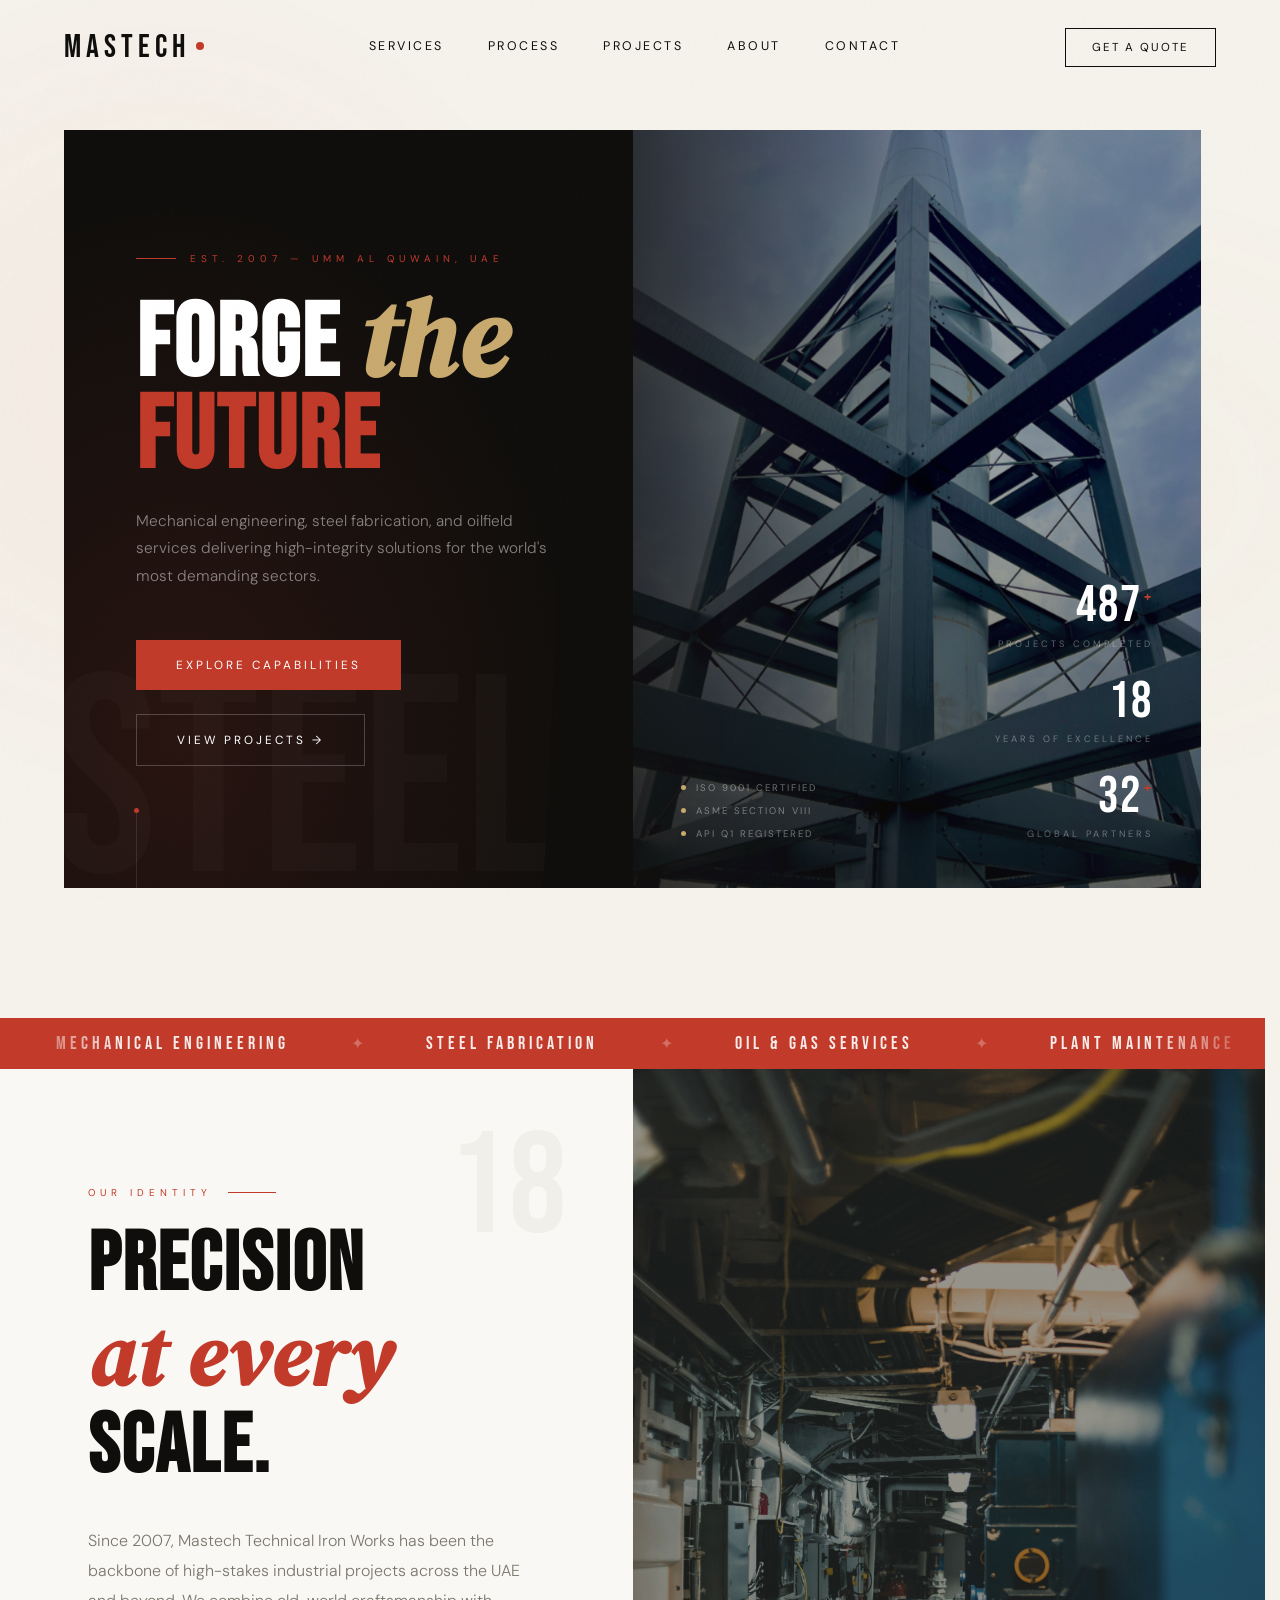
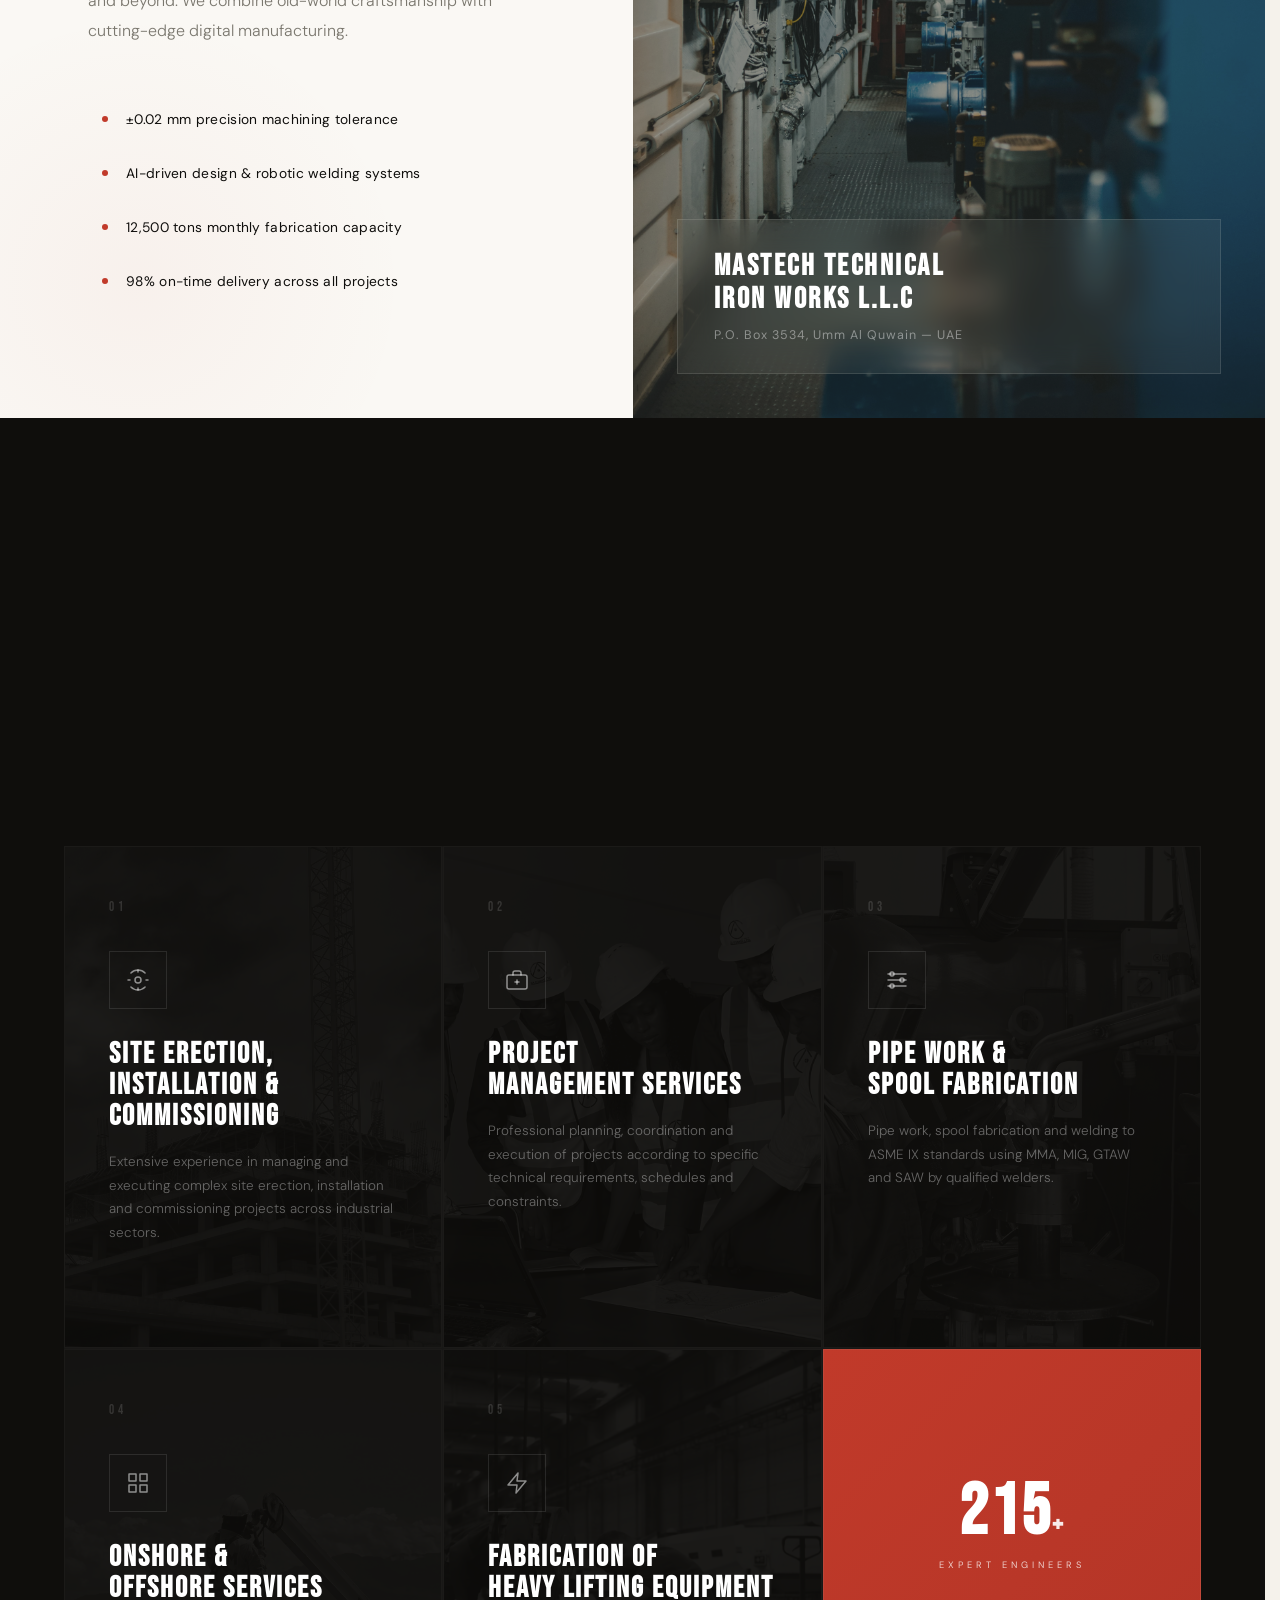
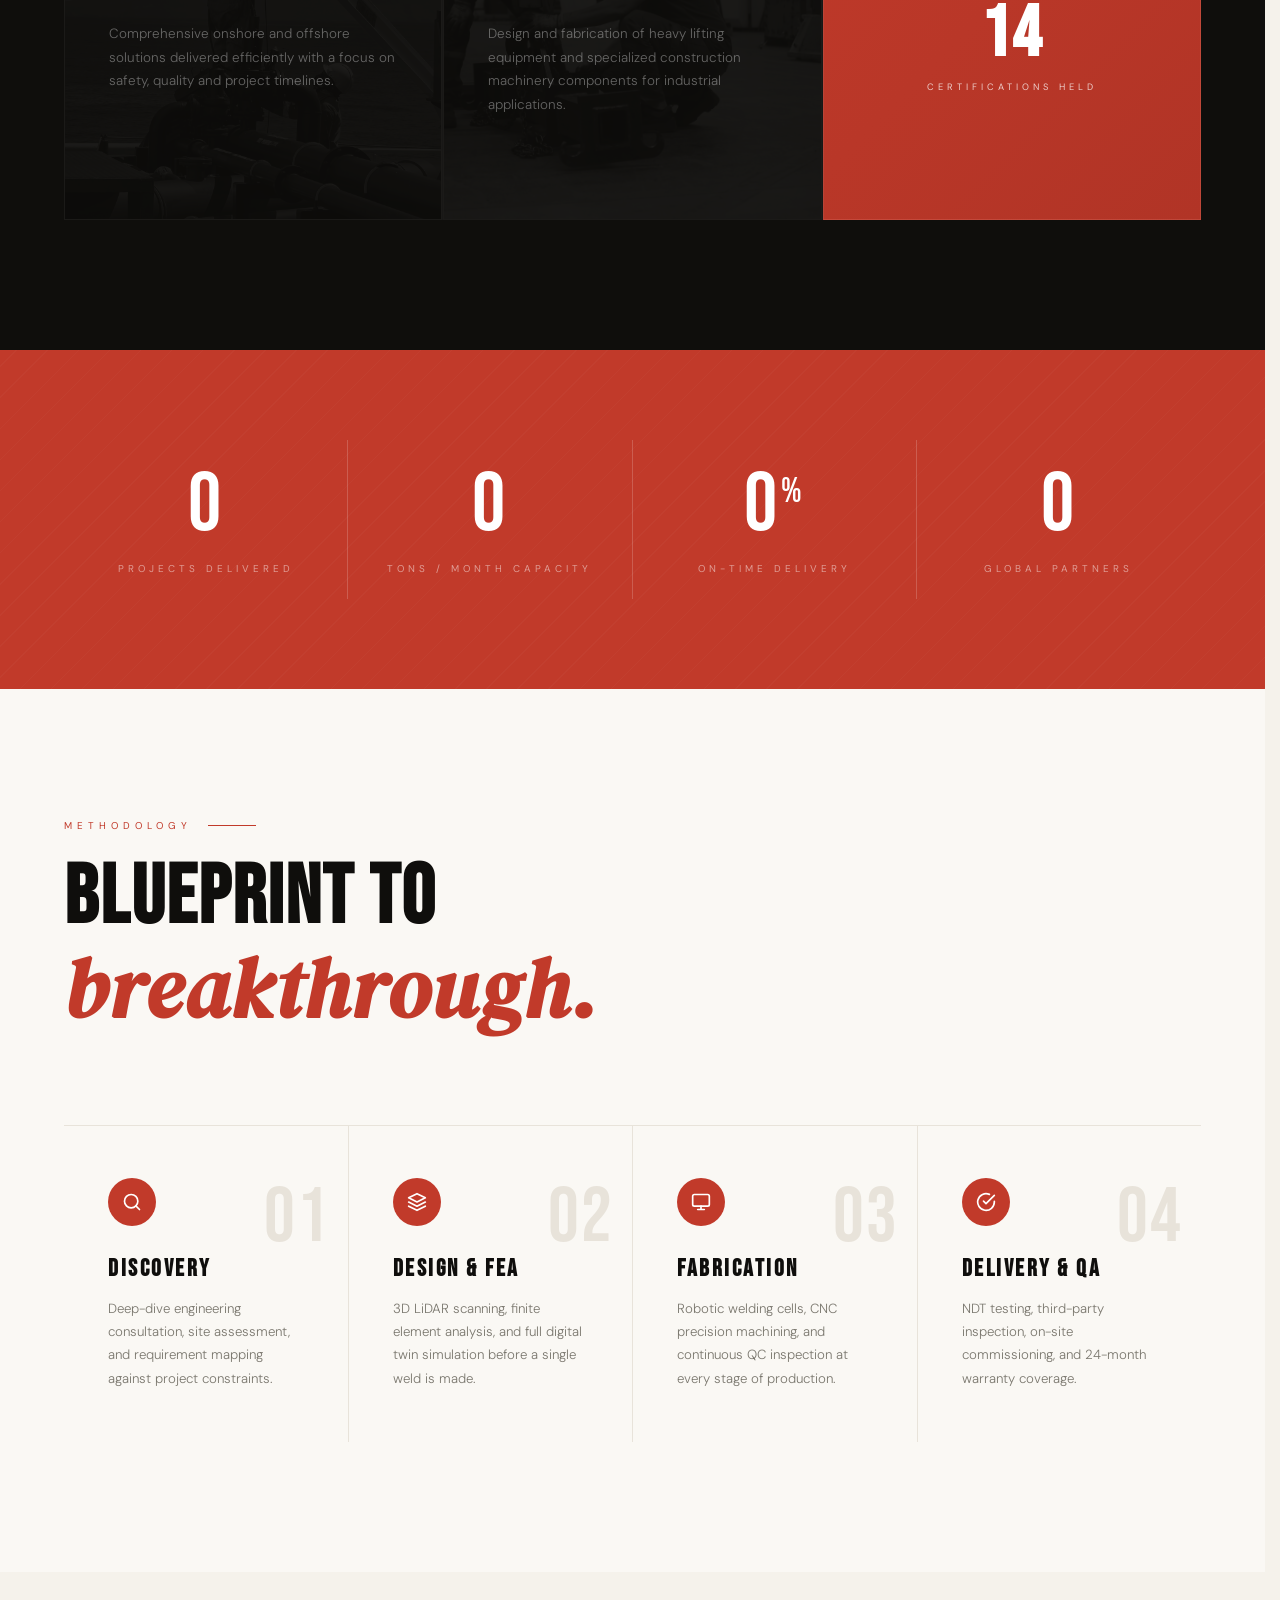
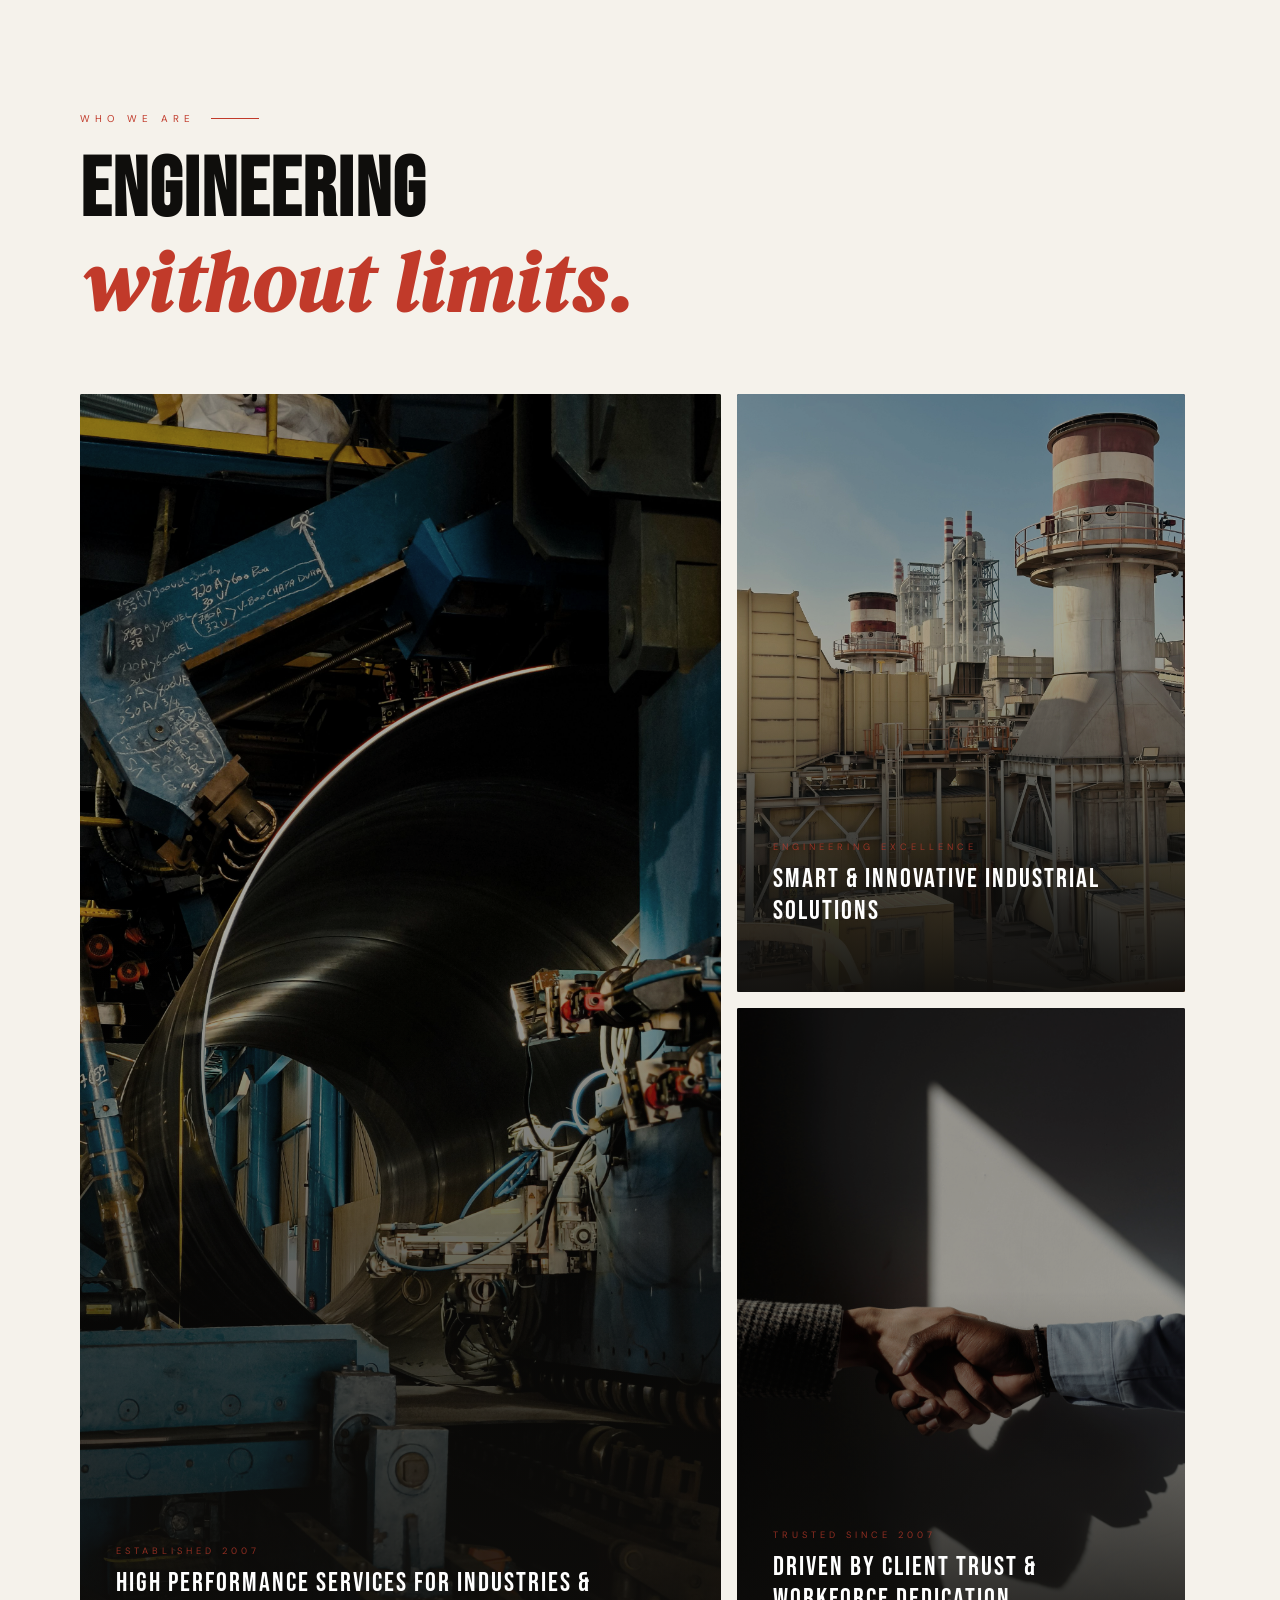
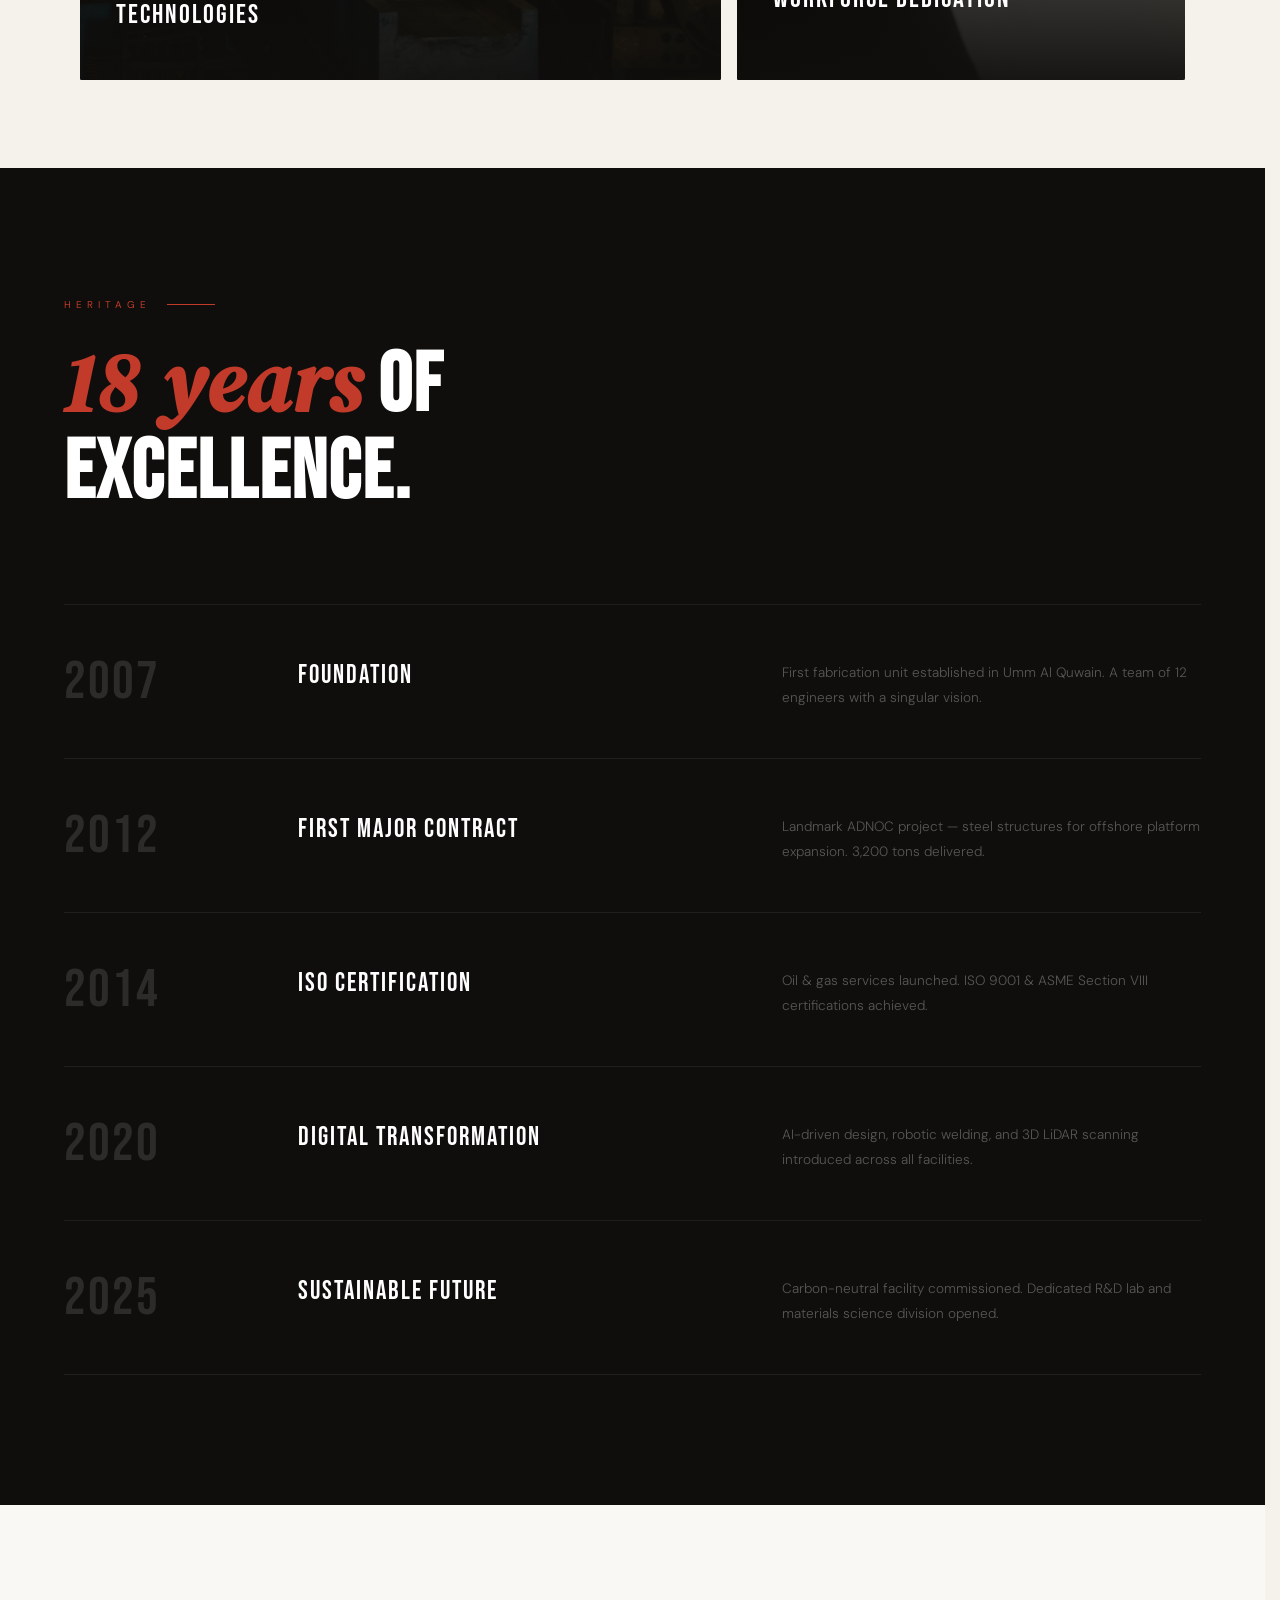
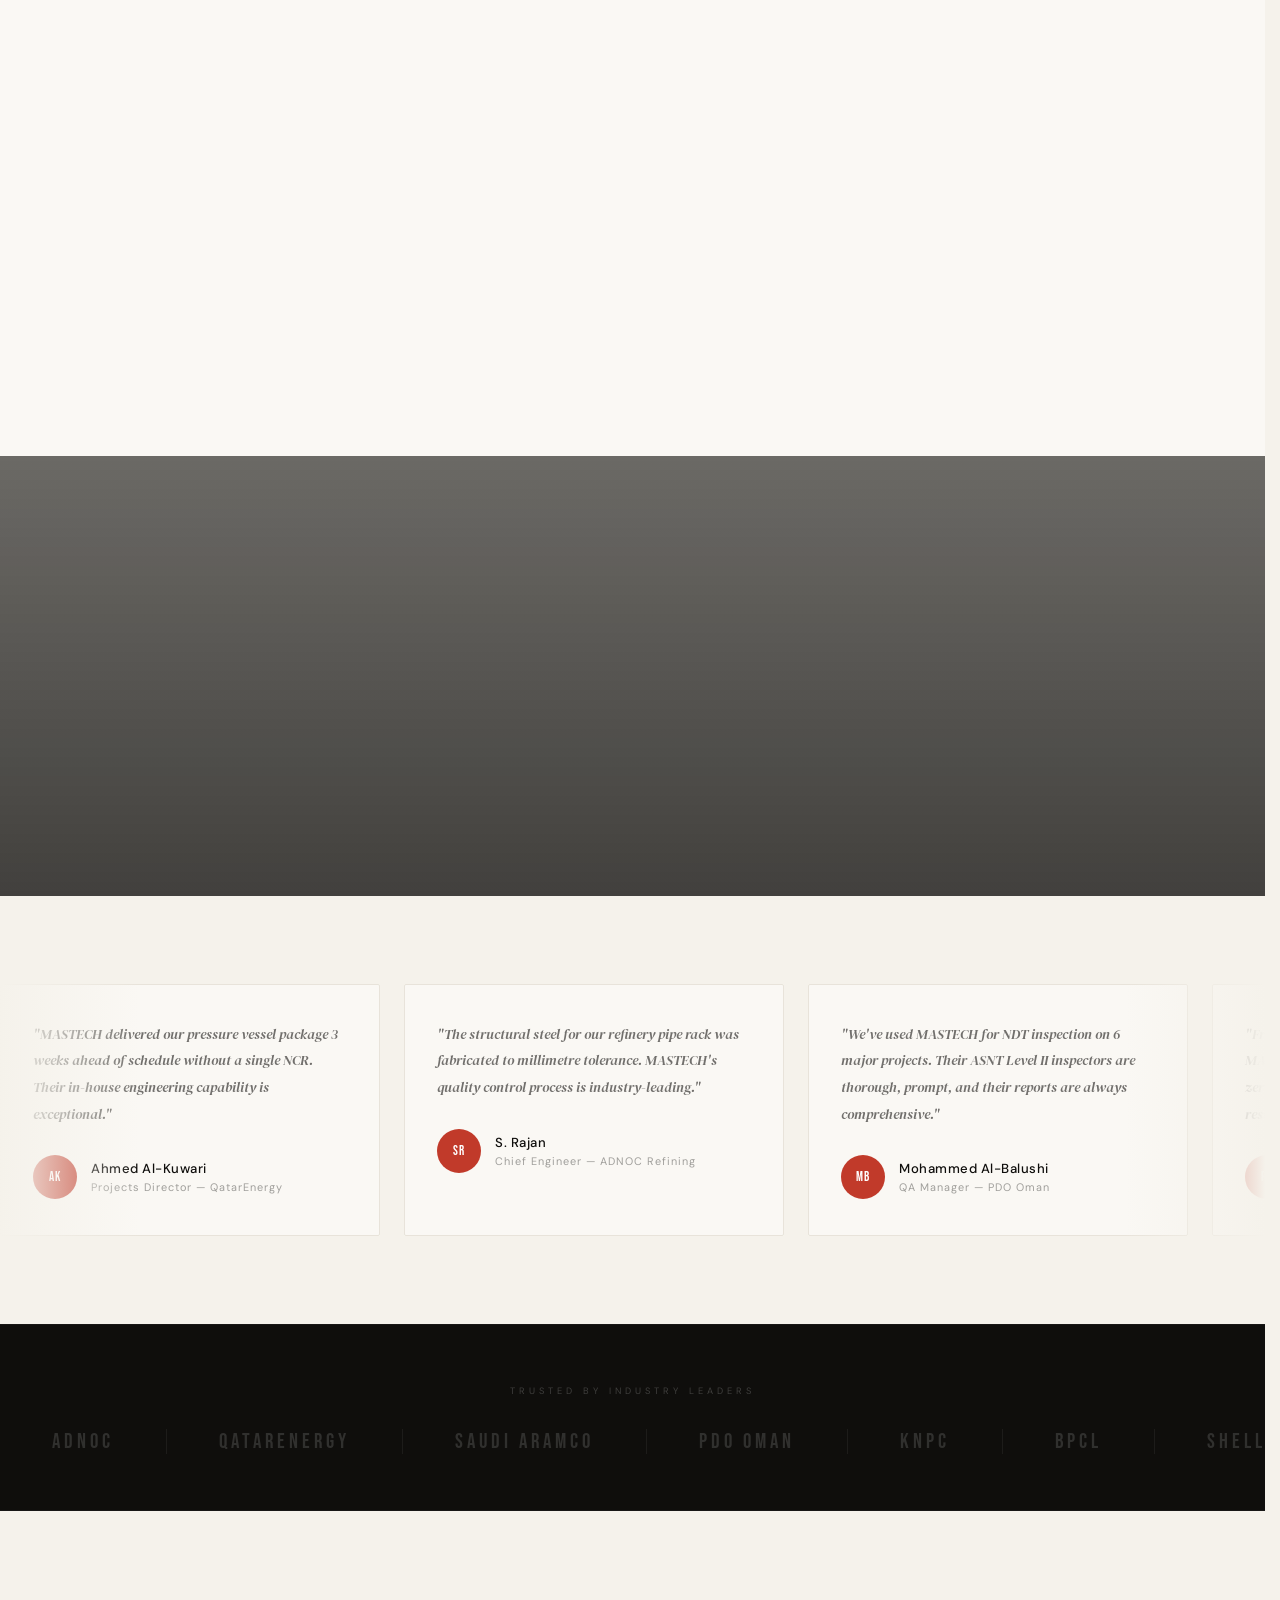
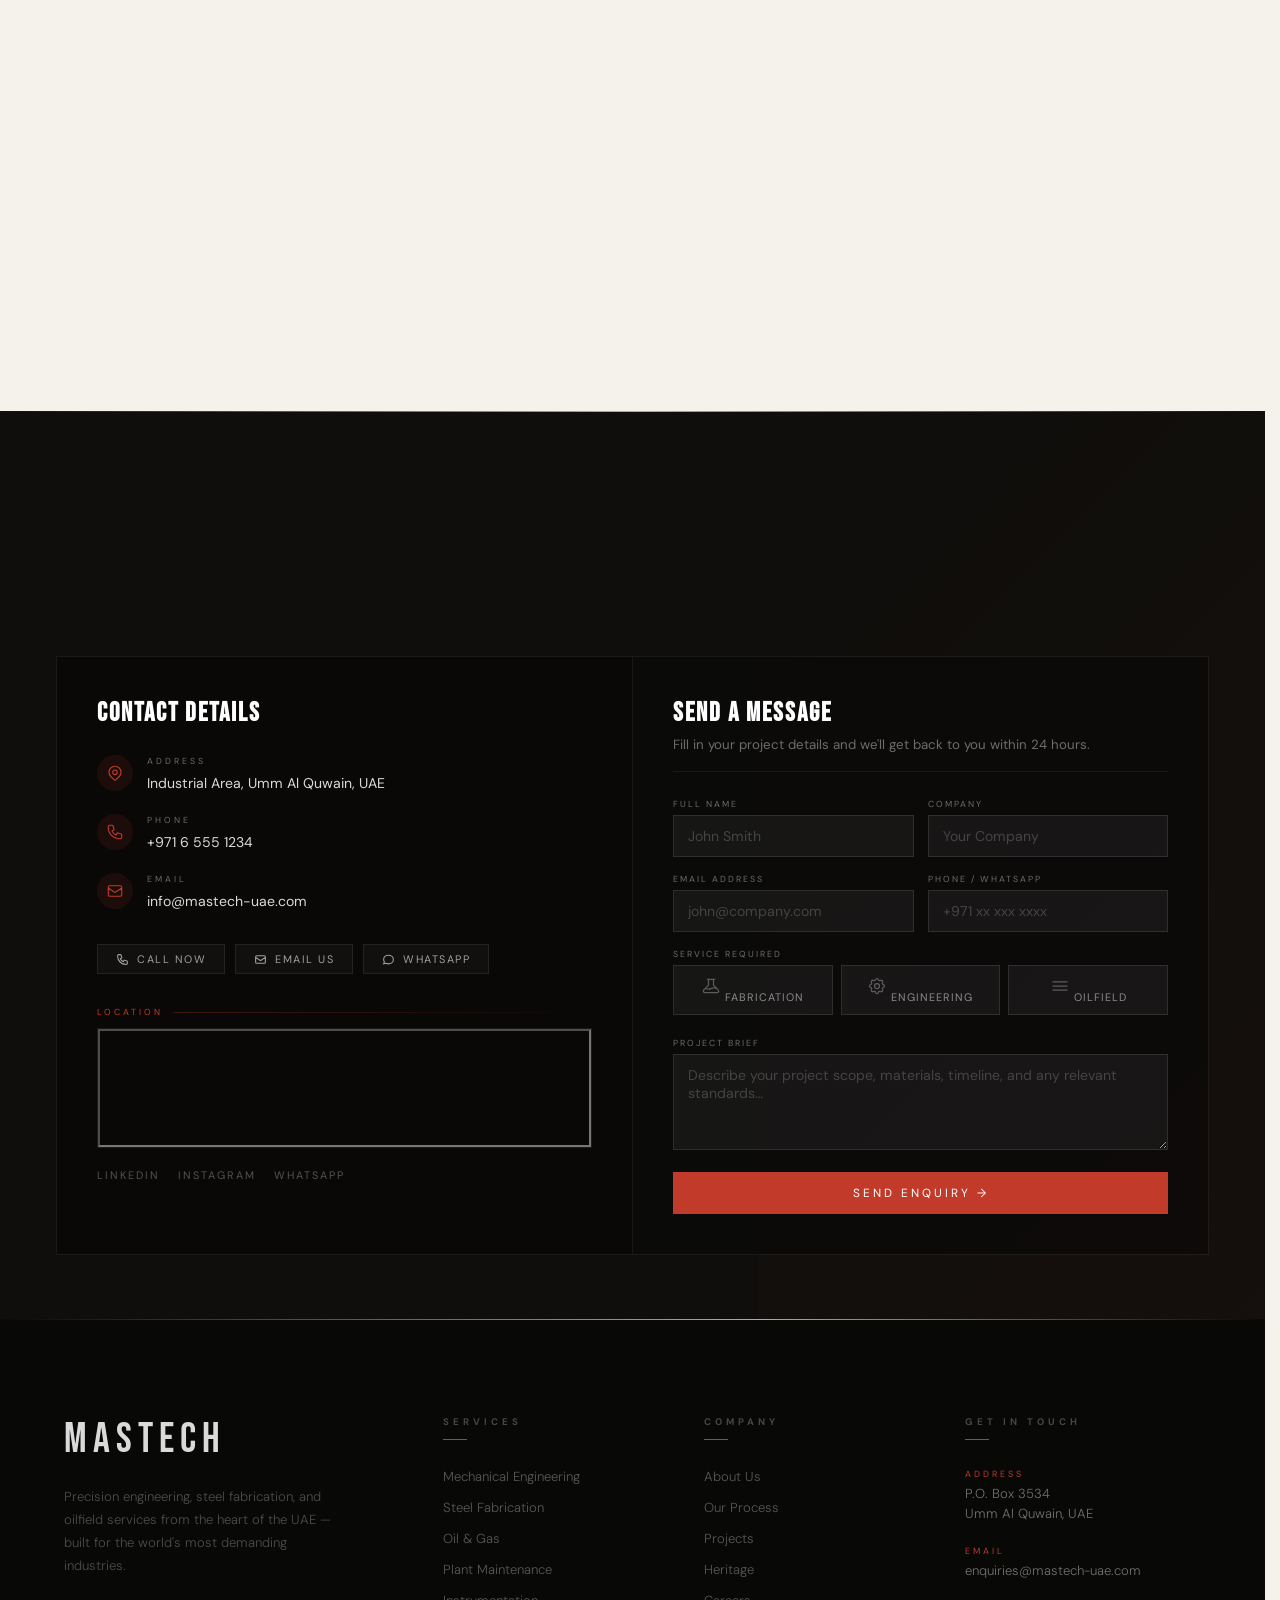
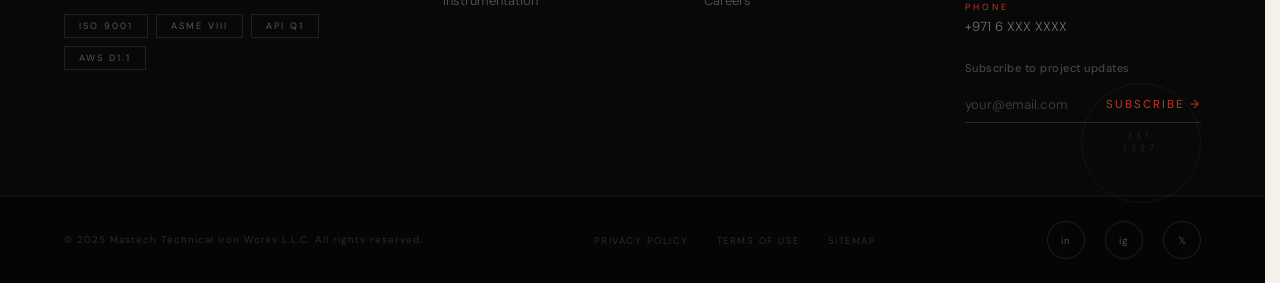
==== index.html @ 558fd42e "Home page redone after conflict" ====
<!DOCTYPE html>
<html lang="en">

<head>
  <meta charset="UTF-8">
  <meta name="viewport" content="width=device-width, initial-scale=1.0">
  <title>MASTECH — Precision Engineering &amp; Steel Fabrication</title>

  <meta name="description"
    content="Mechanical engineering, steel fabrication, and oilfield services delivering high-integrity solutions for the world's most demanding sectors.">

  <link rel="preconnect" href="https://fonts.googleapis.com">

  <link
    href="https://fonts.googleapis.com/css2?family=Bebas+Neue&family=DM+Sans:ital,opsz,wght@0,9..40,300;0,9..40,400;0,9..40,500;1,9..40,300&family=DM+Serif+Display:ital@0;1&display=swap"
    rel="stylesheet">

  <link rel="stylesheet" href="assets/css/main.css">

  <link rel="stylesheet" href="assets/css/home.css">

</head>



<body>



  <!-- Progress bar -->

  <div class="progress-bar" id="progressBar"></div>



  <!-- Ambient shapes -->

  <div class="ambient-shapes">

    <div class="ambient-blob ambient-1"></div>

    <div class="ambient-blob ambient-2"></div>

    <div class="ambient-blob ambient-3"></div>

  </div>



  <!-- Mobile Menu Overlay -->

  <div class="mobile-menu" id="mobileMenu" role="dialog" aria-label="Navigation">

    <a href="#services" onclick="document.getElementById('mobileMenu').classList.remove('open')">Services</a>

    <a href="#process" onclick="document.getElementById('mobileMenu').classList.remove('open')">Process</a>

    <a href="#projects" onclick="document.getElementById('mobileMenu').classList.remove('open')">Projects</a>

    <a href="#timeline" onclick="document.getElementById('mobileMenu').classList.remove('open')">About</a>

    <a href="#contact" onclick="document.getElementById('mobileMenu').classList.remove('open')">Contact</a>

    <button class="mobile-cta"
      onclick="document.getElementById('contact').scrollIntoView({behavior:'smooth'}); document.getElementById('mobileMenu').classList.remove('open');">Get

      a Quote</button>

  </div>



  <!-- ============================================================

     NAV

  ============================================================ -->

  <nav id="mainNav">

    <a href="#" class="logo">MASTECH<div class="logo-dot"></div></a>

    <div class="nav-links">

      <a href="#services">Services</a>

      <a href="#process">Process</a>

      <a href="#projects">Projects</a>

      <a href="#timeline">About</a>

      <a href="#contact">Contact</a>

    </div>

    <button class="nav-cta" onclick="document.getElementById('contact').scrollIntoView({behavior:'smooth'})">Get a

      quote</button>

    <div class="nav-hamburger" id="navHamburger" aria-label="Menu" aria-expanded="false">

      <span></span><span></span><span></span>

    </div>

  </nav>



  <!-- ============================================================

     HERO

  ============================================================ -->

  <section class="hero" id="hero">

    <div class="hero-left">

      <div class="hero-left-glow"></div>

      <div class="hero-grid-lines"></div>

      <div class="hero-bg-text">STEEL</div>



      <div class="hero-badge">

        <span class="hero-badge-line"></span>

        Est. 2007 — Umm Al Quwain, UAE

      </div>



      <h1 class="hero-title ">

        FORGE <span class="italic">the</span> <span class="accent">FUTURE</span>

      </h1>



      <p class="hero-desc split-words">

        Mechanical engineering, steel fabrication, and oilfield services delivering

        high-integrity solutions for the world's most demanding sectors.

      </p>



      <div class="hero-actions">

        <button class="btn-main" onclick="document.getElementById('services').scrollIntoView({behavior:'smooth'})">

          Explore capabilities

        </button>

        <button class="btn-ghost" onclick="document.getElementById('projects').scrollIntoView({behavior:'smooth'})">

          View projects →

        </button>

      </div>



      <div class="hero-scroll-line">

        <div class="scroll-indicator"></div>

      </div>

    </div>



    <div class="hero-right">

      <div class="hero-img-wrapper">

        <img src="assets/img/gallery/home-hero.jpg" class="hero-img" alt="Mastech fabrication facility" loading="eager">

      </div>

      <div class="hero-right-overlay"></div>



      <div class="hero-stats">

        <div class="hero-stat">

          <div class="hero-stat-num">487<sup>+</sup></div>

          <div class="hero-stat-label">Projects completed</div>

        </div>

        <div class="hero-stat">

          <div class="hero-stat-num">18</div>

          <div class="hero-stat-label">Years of excellence</div>

        </div>

        <div class="hero-stat">

          <div class="hero-stat-num">32<sup>+</sup></div>

          <div class="hero-stat-label">Global partners</div>

        </div>

      </div>



      <div class="hero-trust">

        <div class="hero-trust-item">

          <div class="hero-trust-dot"></div>ISO 9001 Certified

        </div>

        <div class="hero-trust-item">

          <div class="hero-trust-dot"></div>ASME Section VIII

        </div>

        <div class="hero-trust-item">

          <div class="hero-trust-dot"></div>API Q1 Registered

        </div>

      </div>

    </div>

  </section>



  <!-- Floating particles -->

  <div class="floating-particles" id="particles"></div>



  <!-- ============================================================

     TICKER

  ============================================================ -->

  <div class="ticker">

    <div class="ticker-inner">

      <span class="ticker-item">Mechanical Engineering</span><span class="ticker-sep">✦</span>

      <span class="ticker-item">Steel Fabrication</span><span class="ticker-sep">✦</span>

      <span class="ticker-item">Oil &amp; Gas Services</span><span class="ticker-sep">✦</span>

      <span class="ticker-item">Plant Maintenance</span><span class="ticker-sep">✦</span>

      <span class="ticker-item">Instrumentation &amp; SCADA</span><span class="ticker-sep">✦</span>

      <span class="ticker-item">ISO 9001 Certified</span><span class="ticker-sep">✦</span>

      <span class="ticker-item">ASME Section VIII</span><span class="ticker-sep">✦</span>

      <span class="ticker-item">API Q1 Registered</span><span class="ticker-sep">✦</span>

      <!-- Duplicate for seamless loop -->

      <span class="ticker-item">Mechanical Engineering</span><span class="ticker-sep">✦</span>

      <span class="ticker-item">Steel Fabrication</span><span class="ticker-sep">✦</span>

      <span class="ticker-item">Oil &amp; Gas Services</span><span class="ticker-sep">✦</span>

      <span class="ticker-item">Plant Maintenance</span><span class="ticker-sep">✦</span>

      <span class="ticker-item">Instrumentation &amp; SCADA</span><span class="ticker-sep">✦</span>

      <span class="ticker-item">ISO 9001 Certified</span><span class="ticker-sep">✦</span>

      <span class="ticker-item">ASME Section VIII</span><span class="ticker-sep">✦</span>

      <span class="ticker-item">API Q1 Registered</span><span class="ticker-sep">✦</span>

    </div>

  </div>



  <!-- ============================================================

     ABOUT

  ============================================================ -->

  <div class="about-grid" id="about">

    <div class="about-text">

      <div class="about-accent-num">18</div>

      <div class="section-label reveal">Our Identity</div>

      <h2 class="section-title reveal stagger-1 split-words">Precision<br><em>at every</em><br>scale.</h2>

      <p class="about-body reveal stagger-2 split-words">

        Since 2007, Mastech Technical Iron Works has been the backbone of

        high-stakes industrial projects across the UAE and beyond. We combine

        old-world craftsmanship with cutting-edge digital manufacturing.

      </p>

      <div class="about-checks reveal stagger-3">

        <div class="check-item">

          <div class="check-dot"></div><span>±0.02 mm precision machining tolerance</span>

        </div>

        <div class="check-item">

          <div class="check-dot"></div><span>AI-driven design &amp; robotic welding systems</span>

        </div>

        <div class="check-item">

          <div class="check-dot"></div><span>12,500 tons monthly fabrication capacity</span>

        </div>

        <div class="check-item">

          <div class="check-dot"></div><span>98% on-time delivery across all projects</span>

        </div>

      </div>

    </div>

    <div class="about-visual reveal-scale">

      <div class="about-visual-img-wrapper">

        <img src="assets/img/gallery/about.jpg" alt="Engineering facility" loading="lazy">

      </div>

      <div class="about-visual-card">

        <h4>MASTECH TECHNICAL<br>IRON WORKS L.L.C</h4>

        <p>P.O. Box 3534, Umm Al Quwain — UAE</p>

      </div>

    </div>

  </div>



  <!-- ============================================================

     SERVICES

  ============================================================ -->

  <section class="services-section" id="services">

    <div class="section-label reveal">Core Expertise</div>

    <h2 class="section-title reveal stagger-1 split-words">Engineering<br><em>that scales.</em></h2>



    <div class="services-grid">



      <!-- 01 -->

      <div class="service-tile">

        <div class="service-bg"><img src="assets/img/gallery/site_erection.jpg" alt=""></div>



        <div class="service-num">01</div>

        <div class="service-icon-wrap">

          <svg viewBox="0 0 24 24" fill="none" stroke-width="1.5" stroke-linecap="round" stroke-linejoin="round">

            <circle cx="12" cy="12" r="3" />

            <path d="M19.07 4.93a10 10 0 0 0-14.14 0M4.93 19.07a10 10 0 0 0 14.14 0" />

            <path d="M12 2v2m0 16v2M2 12h2m16 0h2" />

          </svg>

        </div>

        <h3 class="service-title split-words">Site Erection,<br>Installation & Commissioning</h3>

        <p class="service-body split-words">

          Extensive experience in managing and executing complex site erection, installation and commissioning projects

          across industrial sectors.

        </p>

        <div class="service-arrow">Read More <span class="service-arrow-icon"></span></div>

      </div>



      <!-- 02 -->

      <div class="service-tile">

        <div class="service-bg"><img src="assets/img/gallery/project-management.jpg" alt=""></div>



        <div class="service-num">02</div>

        <div class="service-icon-wrap">

          <svg viewBox="0 0 24 24" fill="none" stroke-width="1.5" stroke-linecap="round" stroke-linejoin="round">

            <rect x="2" y="7" width="20" height="14" rx="2" />

            <path d="M16 7V5a2 2 0 0 0-2-2h-4a2 2 0 0 0-2 2v2" />

            <line x1="12" y1="12" x2="12" y2="16" />

            <line x1="10" y1="14" x2="14" y2="14" />

          </svg>

        </div>

        <h3 class="service-title split-words">Project<br>Management Services</h3>

        <p class="service-body split-words">

          Professional planning, coordination and execution of projects according to specific technical requirements,

          schedules and constraints.

        </p>

        <div class="service-arrow">Read More <span class="service-arrow-icon"></span></div>

      </div>



      <!-- 03 -->

      <div class="service-tile">

        <div class="service-bg"><img src="assets/img/gallery/Pipe-Fabrication.jpg" alt=""></div>



        <div class="service-num">03</div>

        <div class="service-icon-wrap">

          <svg viewBox="0 0 24 24" fill="none" stroke-width="1.5" stroke-linecap="round" stroke-linejoin="round">

            <path d="M3 6h18M3 12h18M3 18h18" />

            <circle cx="7" cy="6" r="2" />

            <circle cx="17" cy="12" r="2" />

            <circle cx="7" cy="18" r="2" />

          </svg>

        </div>

        <h3 class="service-title split-words">Pipe Work &<br>Spool Fabrication</h3>

        <p class="service-body split-words">

          Pipe work, spool fabrication and welding to ASME IX standards using MMA, MIG, GTAW and SAW by qualified

          welders.

        </p>

        <div class="service-arrow">Read More <span class="service-arrow-icon"></span></div>

      </div>



      <!-- 04 -->

      <div class="service-tile">

        <div class="service-bg"><img src="assets/img/gallery/offshore.jpg" alt=""></div>



        <div class="service-num">04</div>

        <div class="service-icon-wrap">

          <svg viewBox="0 0 24 24" fill="none" stroke-width="1.5" stroke-linecap="round" stroke-linejoin="round">

            <rect x="3" y="3" width="7" height="7" />

            <rect x="14" y="3" width="7" height="7" />

            <rect x="14" y="14" width="7" height="7" />

            <rect x="3" y="14" width="7" height="7" />

          </svg>

        </div>

        <h3 class="service-title split-words">Onshore &<br>Offshore Services</h3>

        <p class="service-body split-words">

          Comprehensive onshore and offshore solutions delivered efficiently with a focus on safety, quality and project

          timelines.

        </p>

        <div class="service-arrow">Read More <span class="service-arrow-icon"></span></div>

      </div>



      <!-- 05 -->

      <div class="service-tile">

        <div class="service-bg"><img src="assets/img/gallery/heavy-lifting.jpg" alt=""></div>



        <div class="service-num">05</div>

        <div class="service-icon-wrap">

          <svg viewBox="0 0 24 24" fill="none" stroke-width="1.5" stroke-linecap="round" stroke-linejoin="round">

            <polygon points="13 2 3 14 12 14 11 22 21 10 12 10 13 2" />

          </svg>

        </div>

        <h3 class="service-title split-words">Fabrication of<br>Heavy Lifting Equipment</h3>

        <p class="service-body split-words">

          Design and fabrication of heavy lifting equipment and specialized construction machinery components for

          industrial applications.

        </p>

        <div class="service-arrow">Read More <span class="service-arrow-icon"></span></div>

      </div>



      <!-- 06 -->

      <div class="service-tile service-stats-tile">

        <div class="stats-compact">

          <div class="stats-number">215<span>+</span></div>

          <div class="stats-label">Expert engineers</div>

          <div class="stats-number" style="margin-top:28px">14</div>

          <div class="stats-label">Certifications held</div>

        </div>

      </div>







    </div>

  </section>



  <!-- ============================================================

     METRICS RAIL

  ============================================================ -->

  <div class="metrics-section">

    <div class="metrics-inner">

      <div class="metric-block reveal">

        <div class="metric-num" id="m1">0</div>

        <div class="metric-label">Projects delivered</div>

      </div>

      <div class="metric-block reveal stagger-2">

        <div class="metric-num" id="m2">0</div>

        <div class="metric-label">Tons / month capacity</div>

      </div>

      <div class="metric-block reveal stagger-3">

        <div class="metric-num" id="m3">0<span class="metric-unit">%</span></div>

        <div class="metric-label">On-time delivery</div>

      </div>

      <div class="metric-block reveal stagger-4">

        <div class="metric-num" id="m4">0</div>

        <div class="metric-label">Global partners</div>

      </div>

    </div>

  </div>





  <!-- ============================================================

     PROCESS

  ============================================================ -->

  <section class="process-section" id="process">

    <div class="section-label reveal">Methodology</div>

    <h2 class="section-title reveal stagger-1 split-words">Blueprint to<br><em>breakthrough.</em></h2>



    <div class="process-row">

      <div class="process-step reveal">

        <div class="process-step-num">01</div>

        <div class="process-step-icon">

          <svg viewBox="0 0 24 24" fill="none" stroke-width="2" stroke-linecap="round" stroke-linejoin="round">

            <circle cx="11" cy="11" r="8" />

            <path d="m21 21-4.35-4.35" />

          </svg>

        </div>

        <h4 class="split-words">Discovery</h4>

        <p class="split-words">Deep-dive engineering consultation, site assessment, and requirement mapping against

          project constraints.</p>

        <div class="process-connector"></div>

      </div>

      <div class="process-step reveal stagger-2">

        <div class="process-step-num">02</div>

        <div class="process-step-icon">

          <svg viewBox="0 0 24 24" fill="none" stroke-width="2" stroke-linecap="round" stroke-linejoin="round">

            <path d="M12 2L2 7l10 5 10-5-10-5zM2 17l10 5 10-5M2 12l10 5 10-5" />

          </svg>

        </div>

        <h4 class="split-words">Design &amp; FEA</h4>

        <p class="split-words">3D LiDAR scanning, finite element analysis, and full digital twin simulation before a

          single weld is made.</p>

        <div class="process-connector"></div>

      </div>

      <div class="process-step reveal stagger-3">

        <div class="process-step-num">03</div>

        <div class="process-step-icon">

          <svg viewBox="0 0 24 24" fill="none" stroke-width="2" stroke-linecap="round" stroke-linejoin="round">

            <rect x="2" y="3" width="20" height="14" rx="2" />

            <path d="M8 21h8m-4-4v4" />

          </svg>

        </div>

        <h4 class="split-words">Fabrication</h4>

        <p class="split-words">Robotic welding cells, CNC precision machining, and continuous QC inspection at every

          stage of production.</p>

        <div class="process-connector"></div>

      </div>

      <div class="process-step reveal stagger-4">

        <div class="process-step-num">04</div>

        <div class="process-step-icon">

          <svg viewBox="0 0 24 24" fill="none" stroke-width="2" stroke-linecap="round" stroke-linejoin="round">

            <path d="M22 11.08V12a10 10 0 1 1-5.93-9.14" />

            <polyline points="22 4 12 14.01 9 11.01" />

          </svg>

        </div>

        <h4 class="split-words">Delivery &amp; QA</h4>

        <p class="split-words">NDT testing, third-party inspection, on-site commissioning, and 24-month warranty

          coverage.</p>

      </div>

    </div>

  </section>



  <!-- ============================================================

     PROJECTS

  ============================================================ -->

  <section class="projects-section" id="projects">

    <div class="projects-header">

      <div>

        <div class="section-label reveal">Who We Are</div>

        <h2 class="section-title reveal stagger-1 split-words">

          Engineering<br><em>without limits.</em>

        </h2>

      </div>

    </div>



    <div class="projects-masonry">



      <!-- Main Feature -->

      <div class="project-item large reveal-scale">

        <div class="project-img-wrapper">

          <img src="assets/img/gallery/Performance.jpg" alt="Mastech Technical Iron Works" loading="lazy">

        </div>



        <div class="project-overlay">

          <div class="project-cat">Established 2007</div>

          <div class="project-name">High Performance Services For Industries & Technologies</div>

          <div class="project-loc">Umm Al Quwain, United Arab Emirates</div>

        </div>



        <div class="project-expand">↗</div>

      </div>



      <!-- Card 2 -->

      <div class="project-item reveal stagger-2">

        <div class="project-img-wrapper">

          <img src="assets/img/gallery/Smart.jpg" alt="Engineering Services" loading="lazy">

        </div>



        <div class="project-overlay">

          <div class="project-cat">Engineering Excellence</div>

          <div class="project-name">Smart & Innovative Industrial Solutions</div>

          <div class="project-loc">

            Mechanical Engineering, Steel Fabrication, Construction &

            Manufacturing Services

          </div>

        </div>



        <div class="project-expand">↗</div>

      </div>



      <!-- Card 3 -->

      <div class="project-item reveal stagger-3">

        <div class="project-img-wrapper">

          <img src="assets/img/gallery/Dedication.jpg" alt="Industrial Growth" loading="lazy">

        </div>



        <div class="project-overlay">

          <div class="project-cat">Trusted Since 2007</div>

          <div class="project-name">Driven By Client Trust & Workforce Dedication</div>

          <div class="project-loc">

            Delivering fabrication, maintenance, oilfield services,

            refurbishment and equipment manufacturing across industries.

          </div>

        </div>



        <div class="project-expand">↗</div>

      </div>



    </div>

  </section>

  <!-- ============================================================

     TIMELINE

  ============================================================ -->

  <section class="timeline-section" id="timeline">

    <div class="section-label reveal" style="color:var(--rust)">Heritage</div>

    <h2 class="section-title reveal stagger-1 split-words"><em>18 years</em> of<br>excellence.</h2>



    <div class="timeline-list">

      <div class="timeline-entry">

        <div class="tl-year">2007</div>

        <div class="tl-event split-words">Foundation</div>

        <div class="tl-desc split-words">First fabrication unit established in Umm Al Quwain. A team of 12 engineers

          with a singular vision.</div>

      </div>

      <div class="timeline-entry">

        <div class="tl-year">2012</div>

        <div class="tl-event split-words">First Major Contract</div>

        <div class="tl-desc split-words">Landmark ADNOC project — steel structures for offshore platform expansion.

          3,200 tons delivered.</div>

      </div>

      <div class="timeline-entry">

        <div class="tl-year">2014</div>

        <div class="tl-event split-words">ISO Certification</div>

        <div class="tl-desc split-words">Oil &amp; gas services launched. ISO 9001 &amp; ASME Section VIII

          certifications achieved.</div>

      </div>

      <div class="timeline-entry">

        <div class="tl-year">2020</div>

        <div class="tl-event split-words">Digital Transformation</div>

        <div class="tl-desc split-words">AI-driven design, robotic welding, and 3D LiDAR scanning introduced across all

          facilities.</div>

      </div>

      <div class="timeline-entry">

        <div class="tl-year">2025</div>

        <div class="tl-event split-words">Sustainable Future</div>

        <div class="tl-desc split-words">Carbon-neutral facility commissioned. Dedicated R&amp;D lab and materials

          science division opened.</div>

      </div>

    </div>

  </section>



  <!-- ============================================================

     CERTIFICATIONS

  ============================================================ -->

  <section class="certs-section">

    <div class="section-label reveal">Quality Assurance</div>

    <h2 class="section-title reveal stagger-1 split-words">Certified<br><em>excellence.</em></h2>

    <div class="certs-row">

      <div class="cert-pill reveal"><span>ISO 9001:2024</span></div>

      <div class="cert-pill reveal stagger-1"><span>ASME Section VIII</span></div>

      <div class="cert-pill reveal stagger-2"><span>API Q1</span></div>

      <div class="cert-pill reveal stagger-3"><span>OHSAS 45001</span></div>

      <div class="cert-pill reveal stagger-4"><span>AWS D1.1 Structural</span></div>

      <div class="cert-pill reveal stagger-5"><span>CE Marking</span></div>

    </div>

  </section>



  <!-- ============================================================

     CTA BANNER

  ============================================================ -->

  <div class="cta-banner">

    <div class="cta-banner-bg"></div>

    <div class="cta-banner-overlay"></div>

    <div class="cta-banner-content">

      <div class="section-label reveal" style="justify-content:center;color:rgba(255,255,255,.5)">

        Partner With Us

      </div>

      <h2 class="cta-banner-title split-words reveal stagger-1">

        We Are Always Ready To<br>Deliver <em>Precision</em> Work.

      </h2>

      <button class="cta-banner-btn reveal stagger-2"
        onclick="document.getElementById('contact').scrollIntoView({behavior:'smooth'})">

        Get Started

      </button>

    </div>

  </div>











  <!-- ═══════════════════════════════════════

       10. TESTIMONIALS

  ═══════════════════════════════════════ -->

  <div class="testimonial-strip">

    <div class="testimonial-track-wrap">

      <div class="testimonial-track">

        <div class="testem-card">

          <p class="testem-quote">"MASTECH delivered our pressure vessel package 3 weeks ahead of schedule without a

            single NCR. Their in-house engineering capability is exceptional."</p>

          <div class="testem-author">

            <div class="testem-avatar">AK</div>

            <div>

              <div class="testem-name">Ahmed Al-Kuwari</div>

              <div class="testem-role">Projects Director — QatarEnergy</div>

            </div>

          </div>

        </div>

        <div class="testem-card">

          <p class="testem-quote">"The structural steel for our refinery pipe rack was fabricated to millimetre

            tolerance. MASTECH's quality control process is industry-leading."</p>

          <div class="testem-author">

            <div class="testem-avatar">SR</div>

            <div>

              <div class="testem-name">S. Rajan</div>

              <div class="testem-role">Chief Engineer — ADNOC Refining</div>

            </div>

          </div>

        </div>

        <div class="testem-card">

          <p class="testem-quote">"We've used MASTECH for NDT inspection on 6 major projects. Their ASNT Level II

            inspectors are thorough, prompt, and their reports are always comprehensive."</p>

          <div class="testem-author">

            <div class="testem-avatar">MB</div>

            <div>

              <div class="testem-name">Mohammed Al-Balushi</div>

              <div class="testem-role">QA Manager — PDO Oman</div>

            </div>

          </div>

        </div>

        <div class="testem-card">

          <p class="testem-quote">"From concept engineering to final hydro-test, MASTECH handled our heat exchanger

            bundle with zero deviations. Exceptional team, exceptional result."</p>

          <div class="testem-author">

            <div class="testem-avatar">PV</div>

            <div>

              <div class="testem-name">Priya Varghese</div>

              <div class="testem-role">Procurement Head — BPCL</div>

            </div>

          </div>

        </div>

        <!-- duplicate for seamless loop -->

        <div class="testem-card">

          <p class="testem-quote">"MASTECH delivered our pressure vessel package 3 weeks ahead of schedule without a

            single NCR. Their in-house engineering capability is exceptional."</p>

          <div class="testem-author">

            <div class="testem-avatar">AK</div>

            <div>

              <div class="testem-name">Ahmed Al-Kuwari</div>

              <div class="testem-role">Projects Director — QatarEnergy</div>

            </div>

          </div>

        </div>

        <div class="testem-card">

          <p class="testem-quote">"The structural steel for our refinery pipe rack was fabricated to millimetre

            tolerance. MASTECH's quality control process is industry-leading."</p>

          <div class="testem-author">

            <div class="testem-avatar">SR</div>

            <div>

              <div class="testem-name">S. Rajan</div>

              <div class="testem-role">Chief Engineer — ADNOC Refining</div>

            </div>

          </div>

        </div>

        <div class="testem-card">

          <p class="testem-quote">"We've used MASTECH for NDT inspection on 6 major projects. Their ASNT Level II

            inspectors are thorough, prompt, and their reports are always comprehensive."</p>

          <div class="testem-author">

            <div class="testem-avatar">MB</div>

            <div>

              <div class="testem-name">Mohammed Al-Balushi</div>

              <div class="testem-role">QA Manager — PDO Oman</div>

            </div>

          </div>

        </div>

        <div class="testem-card">

          <p class="testem-quote">"From concept engineering to final hydro-test, MASTECH handled our heat exchanger

            bundle with zero deviations. Exceptional team, exceptional result."</p>

          <div class="testem-author">

            <div class="testem-avatar">PV</div>

            <div>

              <div class="testem-name">Priya Varghese</div>

              <div class="testem-role">Procurement Head — BPCL</div>

            </div>

          </div>

        </div>

      </div>

    </div>

  </div>





  <!-- ═══════════════════════════════════════

       11. PARTNER LOGOS

  ═══════════════════════════════════════ -->

  <div class="partners-strip">

    <div class="partners-label">Trusted by Industry Leaders</div>

    <div class="partners-track-wrap">

      <div class="partners-track">

        <div class="partner-item">ADNOC</div>

        <div class="partner-item">QatarEnergy</div>

        <div class="partner-item">Saudi Aramco</div>

        <div class="partner-item">PDO Oman</div>

        <div class="partner-item">KNPC</div>

        <div class="partner-item">BPCL</div>

        <div class="partner-item">Shell</div>

        <div class="partner-item">Petrofac</div>

        <div class="partner-item">ADNOC</div>

        <div class="partner-item">QatarEnergy</div>

        <div class="partner-item">Saudi Aramco</div>

        <div class="partner-item">PDO Oman</div>

        <div class="partner-item">KNPC</div>

        <div class="partner-item">BPCL</div>

        <div class="partner-item">Shell</div>

        <div class="partner-item">Petrofac</div>

      </div>

    </div>

  </div>





  <!-- ═══════════════════════════════════════

       13. CTA SPLIT

  ═══════════════════════════════════════ -->

  <div class="cta-split">

    <div class="cta-left reveal-left">

      <div class="cta-left-title">

        Start Your<br>

        <em>Project Today</em>

      </div>

      <p>Tell us what you need. Our engineering team will respond within 24 hours with a preliminary scope and timeline.

      </p>

      <a href="#contact" class="cta-left-btn"
        onclick="document.getElementById('contact').scrollIntoView({behavior:'smooth'}); return false;">

        Request a Quote

        <svg width="14" height="14" viewBox="0 0 24 24" fill="none" stroke="currentColor" stroke-width="2">

          <path d="M5 12h14M12 5l7 7-7 7" />

        </svg>

      </a>

    </div>

    <div class="cta-right reveal-right">

      <div class="cta-right-title">Reach <span>Us</span><br>Directly</div>

      <p>Prefer to talk? Our project engineers are available during UAE business hours for technical discussions.</p>

      <div class="cta-contact-row">

        <a href="tel:+97165551234" class="cta-contact-item">

          <svg viewBox="0 0 24 24" fill="none" stroke-width="2">

            <path
              d="M3 5a2 2 0 012-2h3.28a1 1 0 01.948.684l1.498 4.493a1 1 0 01-.502 1.21l-2.257 1.13a11.042 11.042 0 005.516 5.516l1.13-2.257a1 1 0 011.21-.502l4.493 1.498a1 1 0 01.684.949V19a2 2 0 01-2 2h-1C9.716 21 3 14.284 3 6V5z" />

          </svg>

          +971 6 555 1234

        </a>

        <a href="mailto:info@mastech-uae.com" class="cta-contact-item">

          <svg viewBox="0 0 24 24" fill="none" stroke-width="2">

            <path
              d="M3 8l7.89 5.26a2 2 0 002.22 0L21 8M5 19h14a2 2 0 002-2V7a2 2 0 00-2-2H5a2 2 0 00-2 2v10a2 2 0 002 2z" />

          </svg>

          info@mastech-uae.com

        </a>

        <a href="https://maps.google.com" class="cta-contact-item">

          <svg viewBox="0 0 24 24" fill="none" stroke-width="2">

            <path d="M17.657 16.657L13.414 20.9a1.998 1.998 0 01-2.827 0l-4.244-4.243a8 8 0 1111.314 0z" />

            <path d="M15 11a3 3 0 11-6 0 3 3 0 016 0z" />

          </svg>

          Umm Al Quwain, UAE

        </a>

      </div>

    </div>

  </div>





  <!-- ═══════════════════════════════════════

       14. CONTACT

  ═══════════════════════════════════════ -->

  <section class="contact-section" id="contact">

    <div class="contact-accent"></div>

    <div class="contact-container">

      <div class="contact-header">

        <div class="section-label reveal">Get in Touch</div>

        <h2 class="section-title reveal">Request a <em>Quote</em></h2>

      </div>

      <div class="contact-content-split">

        <div class="contact-info-column">

          <h3>Contact Details</h3>

          <div class="contact-details-list">

            <div class="contact-detail">

              <div class="contact-detail-icon">

                <svg viewBox="0 0 24 24" stroke-width="1.5">

                  <path d="M17.657 16.657L13.414 20.9a1.998 1.998 0 01-2.827 0l-4.244-4.243a8 8 0 1111.314 0z" />

                  <path d="M15 11a3 3 0 11-6 0 3 3 0 016 0z" />

                </svg>

              </div>

              <div class="contact-detail-content">

                <div class="contact-detail-label">Address</div>

                <div class="contact-detail-value">Industrial Area, Umm Al Quwain, UAE</div>

              </div>

            </div>

            <div class="contact-detail">

              <div class="contact-detail-icon">

                <svg viewBox="0 0 24 24" stroke-width="1.5">

                  <path
                    d="M3 5a2 2 0 012-2h3.28a1 1 0 01.948.684l1.498 4.493a1 1 0 01-.502 1.21l-2.257 1.13a11.042 11.042 0 005.516 5.516l1.13-2.257a1 1 0 011.21-.502l4.493 1.498a1 1 0 01.684.949V19a2 2 0 01-2 2h-1C9.716 21 3 14.284 3 6V5z" />

                </svg>

              </div>

              <div class="contact-detail-content">

                <div class="contact-detail-label">Phone</div>

                <a href="tel:+97165551234" class="contact-detail-value">+971 6 555 1234</a>

              </div>

            </div>

            <div class="contact-detail">

              <div class="contact-detail-icon">

                <svg viewBox="0 0 24 24" stroke-width="1.5">

                  <path
                    d="M3 8l7.89 5.26a2 2 0 002.22 0L21 8M5 19h14a2 2 0 002-2V7a2 2 0 00-2-2H5a2 2 0 00-2 2v10a2 2 0 002 2z" />

                </svg>

              </div>

              <div class="contact-detail-content">

                <div class="contact-detail-label">Email</div>

                <a href="mailto:info@mastech-uae.com" class="contact-detail-value">info@mastech-uae.com</a>

              </div>

            </div>

          </div>

          <div class="quick-actions">

            <a href="tel:+97165551234" class="quick-action-pill">

              <svg viewBox="0 0 24 24" fill="none" stroke-width="2">

                <path
                  d="M3 5a2 2 0 012-2h3.28a1 1 0 01.948.684l1.498 4.493a1 1 0 01-.502 1.21l-2.257 1.13a11.042 11.042 0 005.516 5.516l1.13-2.257a1 1 0 011.21-.502l4.493 1.498a1 1 0 01.684.949V19a2 2 0 01-2 2h-1C9.716 21 3 14.284 3 6V5z" />

              </svg>

              Call Now

            </a>

            <a href="mailto:info@mastech-uae.com" class="quick-action-pill">

              <svg viewBox="0 0 24 24" fill="none" stroke-width="2">

                <path
                  d="M3 8l7.89 5.26a2 2 0 002.22 0L21 8M5 19h14a2 2 0 002-2V7a2 2 0 00-2-2H5a2 2 0 00-2 2v10a2 2 0 002 2z" />

              </svg>

              Email Us

            </a>

            <a href="https://wa.me/97165551234" class="quick-action-pill">

              <svg viewBox="0 0 24 24" fill="none" stroke-width="2">

                <path
                  d="M8 12h.01M12 12h.01M16 12h.01M21 12c0 4.418-4.03 8-9 8a9.863 9.863 0 01-4.255-.949L3 20l1.395-3.72C3.512 15.042 3 13.574 3 12c0-4.418 4.03-8 9-8s9 3.582 9 8z" />

              </svg>

              WhatsApp

            </a>

          </div>

          <div class="mini-map">

            <div class="mini-map-title">Location</div>

            <div class="map-preview">

              <iframe
                src="https://www.google.com/maps/embed?pb=!1m18!1m12!1m3!1d3603.!2d55.755!3d25.565!2m3!1f0!2f0!3f0!3m2!1i1024!2i768!4f13.1!3m3!1m2!1s0x0%3A0x0!2zMjXCsDMzJzU0LjAiTiA1NcKwNDUnMTguMCJF!5e0!3m2!1sen!2sae!4v1"
                loading="lazy"></iframe>

            </div>

          </div>

          <div class="social-links">

            <a href="#" class="social-link">LinkedIn</a>

            <a href="#" class="social-link">Instagram</a>

            <a href="#" class="social-link">WhatsApp</a>

          </div>

        </div>



        <div class="contact-form-column">

          <h3>Send a Message</h3>

          <p class="form-subhead">Fill in your project details and we'll get back to you within 24 hours.</p>

          <form class="contact-form" id="contactForm" onsubmit="handleSubmit(event)">

            <div class="form-row-2">

              <div class="form-group">

                <label>Full Name</label>

                <input type="text" placeholder="John Smith" required>

              </div>

              <div class="form-group">

                <label>Company</label>

                <input type="text" placeholder="Your Company">

              </div>

            </div>

            <div class="form-row-2">

              <div class="form-group">

                <label>Email Address</label>

                <input type="email" placeholder="john@company.com" required>

              </div>

              <div class="form-group">

                <label>Phone / WhatsApp</label>

                <input type="tel" placeholder="+971 xx xxx xxxx">

              </div>

            </div>

            <div class="form-group">

              <label>Service Required</label>

              <div class="service-options">

                <label class="service-opt">

                  <input type="radio" name="service" value="fabrication">

                  <div class="service-opt-inner">

                    <svg viewBox="0 0 24 24" fill="none" stroke-width="1.5">

                      <path
                        d="M19.428 15.428a2 2 0 00-1.022-.547l-2.387-.477a6 6 0 00-3.86.517l-.318.158a6 6 0 01-3.86.517L6.05 15.21a2 2 0 00-1.806.547M8 4h8l-1 1v5.172a2 2 0 00.586 1.414l5 5c1.26 1.26.367 3.414-1.415 3.414H4.828c-1.782 0-2.674-2.154-1.414-3.414l5-5A2 2 0 009 10.172V5L8 4z" />

                    </svg>

                    <span>Fabrication</span>

                  </div>

                </label>

                <label class="service-opt">

                  <input type="radio" name="service" value="engineering">

                  <div class="service-opt-inner">

                    <svg viewBox="0 0 24 24" fill="none" stroke-width="1.5">

                      <path
                        d="M10.325 4.317c.426-1.756 2.924-1.756 3.35 0a1.724 1.724 0 002.573 1.066c1.543-.94 3.31.826 2.37 2.37a1.724 1.724 0 001.065 2.572c1.756.426 1.756 2.924 0 3.35a1.724 1.724 0 00-1.066 2.573c.94 1.543-.826 3.31-2.37 2.37a1.724 1.724 0 00-2.572 1.065c-.426 1.756-2.924 1.756-3.35 0a1.724 1.724 0 00-2.573-1.066c-1.543.94-3.31-.826-2.37-2.37a1.724 1.724 0 00-1.065-2.572c-1.756-.426-1.756-2.924 0-3.35a1.724 1.724 0 001.066-2.573c-.94-1.543.826-3.31 2.37-2.37.996.608 2.296.07 2.572-1.065z" />

                      <circle cx="12" cy="12" r="3" />

                    </svg>

                    <span>Engineering</span>

                  </div>

                </label>

                <label class="service-opt">

                  <input type="radio" name="service" value="oilfield">

                  <div class="service-opt-inner">

                    <svg viewBox="0 0 24 24" fill="none" stroke-width="1.5">

                      <path d="M3 7h18M3 12h18M3 17h18" />

                    </svg>

                    <span>Oilfield</span>

                  </div>

                </label>

              </div>

            </div>

            <div class="form-group">

              <label>Project Brief</label>

              <textarea placeholder="Describe your project scope, materials, timeline, and any relevant standards…"
                rows="4"></textarea>

            </div>

            <button type="submit" class="submit-btn">Send Enquiry →</button>

          </form>

          <div class="form-success-message" id="successMsg">

            <div class="success-check">✓</div>

            <h4>Message Sent</h4>

            <p>We'll respond within 24 hours with a preliminary scope and timeline.</p>

          </div>

        </div>

      </div>

    </div>

  </section>







  <!-- ============================================================

     FOOTER — Full Premium

  ============================================================ -->

  <footer>

    <!-- Decorative ring -->

    <div class="footer-ring-wrap" aria-hidden="true">

      <div class="footer-ring">

        <div class="footer-ring-inner">EST<br>2007</div>

      </div>

    </div>



    <div class="footer-main">



      <!-- Brand column -->

      <div class="footer-brand-col">

        <a href="#" class="footer-logo">MASTECH</a>

        <p class="footer-tagline-text">

          Precision engineering, steel fabrication, and oilfield services

          from the heart of the UAE — built for the world's most demanding industries.

        </p>

        <div class="footer-certs">

          <div class="footer-cert-badge">ISO 9001</div>

          <div class="footer-cert-badge">ASME VIII</div>

          <div class="footer-cert-badge">API Q1</div>

          <div class="footer-cert-badge">AWS D1.1</div>

        </div>

      </div>



      <!-- Services column -->

      <div class="footer-nav-col">

        <h5>Services</h5>

        <ul>

          <li><a href="#services">Mechanical Engineering</a></li>

          <li><a href="#services">Steel Fabrication</a></li>

          <li><a href="#services">Oil &amp; Gas</a></li>

          <li><a href="#services">Plant Maintenance</a></li>

          <li><a href="#services">Instrumentation</a></li>

        </ul>

      </div>



      <!-- Company column -->

      <div class="footer-nav-col">

        <h5>Company</h5>

        <ul>

          <li><a href="#about">About Us</a></li>

          <li><a href="#process">Our Process</a></li>

          <li><a href="#projects">Projects</a></li>

          <li><a href="#timeline">Heritage</a></li>

          <li><a href="#contact">Careers</a></li>

        </ul>

      </div>



      <!-- Contact column -->

      <div class="footer-contact-col">

        <h5>Get In Touch</h5>

        <div class="footer-contact-item">

          <div class="footer-contact-label">Address</div>

          <div class="footer-contact-val">P.O. Box 3534<br>Umm Al Quwain, UAE</div>

        </div>

        <div class="footer-contact-item">

          <div class="footer-contact-label">Email</div>

          <a href="mailto:enquiries@mastech-uae.com" class="footer-contact-val">enquiries@mastech-uae.com</a>

        </div>

        <div class="footer-contact-item">

          <div class="footer-contact-label">Phone</div>

          <a href="tel:+9716XXXXXXX" class="footer-contact-val">+971 6 XXX XXXX</a>

        </div>



        <!-- Newsletter -->

        <div class="footer-newsletter">

          <p>Subscribe to project updates</p>

          <form class="footer-nl-form" onsubmit="return false;">

            <input class="footer-nl-input" type="email" placeholder="your@email.com" aria-label="Email address">

            <button type="submit" class="footer-nl-btn">Subscribe →</button>

          </form>

        </div>

      </div>



    </div><!-- /footer-main -->



    <!-- Bottom bar -->

    <div class="footer-bottom">

      <div class="footer-copy">

        © 2025 Mastech Technical Iron Works L.L.C. All rights reserved.

      </div>

      <div class="footer-bottom-links">

        <a href="#">Privacy Policy</a>

        <a href="#">Terms of Use</a>

        <a href="#">Sitemap</a>

      </div>

      <div class="footer-socials">

        <a href="#" class="footer-social-btn" title="LinkedIn" aria-label="LinkedIn">in</a>

        <a href="#" class="footer-social-btn" title="Instagram" aria-label="Instagram">ig</a>

        <a href="#" class="footer-social-btn" title="Twitter/X" aria-label="Twitter">𝕏</a>

      </div>

    </div>

  </footer>
  <script src="assets/js/main.js"></script>

</body>

</html>
---- assets/css/main.css ----
/* ============================================================
   MASTECH TECHNICAL IRON WORKS L.L.C
   main.css  |  Global Reset · Variables · Nav · Keyframes
               Scroll-Reveal System — Premium v2
============================================================ */

*, *::before, *::after {
  margin: 0; padding: 0;
  box-sizing: border-box;
}

/* ============================================================
   DESIGN TOKENS
============================================================ */
:root {
  --ink:        #0f0e0c;
  --paper:      #f5f2eb;
  --cream:      #faf8f4;
  --steel:      #1c1c1e;
  --rust:       #c13a2a;
  --rust-muted: #8a2820;
  --rust-pale:  #f0e8e6;
  --gold:       #c8a96e;
  --gold-light: #e2c98a;
  --smoke:      #e8e3da;
  --mid:        #7a776e;

  --font-display: 'Bebas Neue', sans-serif;
  --font-serif:   'DM Serif Display', serif;
  --font-body:    'DM Sans', sans-serif;

  --ease-spring: cubic-bezier(0.2, 0.9, 0.4, 1.1);
  --ease-out:    cubic-bezier(0.2, 0.9, 0.4, 1);
  --ease-in-out: cubic-bezier(0.4, 0, 0.2, 1);
  --ease-smooth: cubic-bezier(0.25, 0.1, 0.2, 1);
}

html { scroll-behavior: smooth; }

body {
  background: var(--paper);
  color: var(--ink);
  font-family: var(--font-body);
  overflow-x: hidden;
  cursor: auto;
}

img { max-width: 100%; display: block; }

/* ============================================================
   AMBIENT SHAPES
============================================================ */
.ambient-shapes {
  position: fixed;
  inset: 0;
  pointer-events: none;
  z-index: 0;
  overflow: hidden;
}

.ambient-blob {
  position: absolute;
  border-radius: 50%;
  filter: blur(90px);
  opacity: 0.22;
  pointer-events: none;
  will-change: transform;
}

.ambient-1 {
  width: 680px; height: 680px;
  background: radial-gradient(circle, rgba(193,58,42,0.22), transparent);
  top: 5%; left: -14%;
  animation: ambientFloat1 32s ease-in-out infinite alternate;
}
.ambient-2 {
  width: 500px; height: 500px;
  background: radial-gradient(circle, rgba(200,169,110,0.14), transparent);
  bottom: 18%; right: -10%;
  animation: ambientFloat2 38s ease-in-out infinite alternate;
}
.ambient-3 {
  width: 400px; height: 400px;
  background: radial-gradient(circle, rgba(193,58,42,0.07), transparent);
  top: 52%; left: 52%;
  transform: translate(-50%,-50%);
  animation: ambientFloat3 25s ease-in-out infinite alternate;
}

@keyframes ambientFloat1 {
  0%   { transform: translate(0,0) scale(1); }
  100% { transform: translate(9%,6%) scale(1.22); }
}
@keyframes ambientFloat2 {
  0%   { transform: translate(0,0) scale(1); }
  100% { transform: translate(-6%,-9%) scale(1.18); }
}
@keyframes ambientFloat3 {
  0%   { transform: translate(-50%,-50%) scale(1); opacity:.18; }
  100% { transform: translate(-50%,-50%) scale(1.38); opacity:.32; }
}

/* ============================================================
   FLOATING PARTICLES
============================================================ */
.floating-particles {
  position: fixed;
  inset: 0;
  pointer-events: none;
  z-index: 1;
  overflow: hidden;
}
.particle {
  position: absolute;
  background: rgba(193,58,42,0.4);
  border-radius: 50%;
  pointer-events: none;
  filter: blur(2px);
  animation: particleFloat linear infinite;
}

/* ============================================================
   FILM GRAIN OVERLAY
============================================================ */
body::before {
  content: '';
  position: fixed;
  inset: 0;
  background-image: url("data:image/svg+xml,%3Csvg viewBox='0 0 256 256' xmlns='http://www.w3.org/2000/svg'%3E%3Cfilter id='noise'%3E%3CfeTurbulence type='fractalNoise' baseFrequency='0.9' numOctaves='4' stitchTiles='stitch'/%3E%3C/filter%3E%3Crect width='100%25' height='100%25' filter='url(%23noise)' opacity='.04'/%3E%3C/svg%3E");
  pointer-events: none;
  z-index: 9998;
  opacity: 0.28;
}

/* ============================================================
   SCROLL PROGRESS BAR
============================================================ */
.progress-bar {
  position: fixed;
  top: 0; left: 0;
  height: 2px;
  background: linear-gradient(90deg, var(--rust), var(--gold), var(--rust));
  background-size: 200% 100%;
  z-index: 9999;
  width: 0%;
  transition: width 0.08s linear;
  animation: shimmerProgress 3s linear infinite;
}
@keyframes shimmerProgress {
  0%   { background-position: 0% center; }
  100% { background-position: 200% center; }
}

/* ============================================================
   NAVIGATION
============================================================ */
nav {
  position: fixed;
  top: 0; left: 0; right: 0;
  z-index: 500;
  display: flex;
  align-items: center;
  justify-content: space-between;
  padding: 28px 64px;
  transition: background .45s, padding .35s, backdrop-filter .45s, box-shadow .45s;
  animation: navSlideDown .7s var(--ease-out) both;
}
nav.scrolled {
  background: rgba(245,242,235,0.96);
  backdrop-filter: blur(28px) saturate(1.4);
  -webkit-backdrop-filter: blur(28px) saturate(1.4);
  padding: 14px 64px;
  border-bottom: 1px solid rgba(232,227,218,0.7);
  box-shadow: 0 4px 40px rgba(0,0,0,0.07);
}

/* Logo */
.logo {
  font-family: var(--font-display);
  font-size: 2rem;
  letter-spacing: 5px;
  color: var(--ink);
  text-decoration: none;
  display: flex;
  align-items: center;
  gap: 6px;
  transition: letter-spacing .4s var(--ease-out), opacity .3s;
  position: relative;
  z-index: 2;
}
.logo:hover { letter-spacing: 9px; opacity: .75; }

.logo-dot {
  width: 8px; height: 8px;
  background: var(--rust);
  border-radius: 50%;
  margin-bottom: 4px;
  animation: pulse 2s ease-in-out infinite;
}

/* Nav Links */
.nav-links {
  display: flex;
  gap: 44px;
  align-items: center;
}
.nav-links a {
  font-size: 0.78rem;
  letter-spacing: 2.5px;
  text-transform: uppercase;
  color: var(--ink);
  text-decoration: none;
  font-weight: 400;
  position: relative;
  padding-bottom: 3px;
  animation: navLinkFade .5s var(--ease-out) both;
}
.nav-links a:nth-child(1) { animation-delay: .1s; }
.nav-links a:nth-child(2) { animation-delay: .18s; }
.nav-links a:nth-child(3) { animation-delay: .26s; }
.nav-links a:nth-child(4) { animation-delay: .34s; }
.nav-links a:nth-child(5) { animation-delay: .42s; }

.nav-links a::after {
  content: '';
  position: absolute;
  bottom: 0; left: 0;
  width: 0; height: 1px;
  background: var(--rust);
  transition: width .35s var(--ease-out);
}
.nav-links a:hover::after { width: 100%; }

/* Nav CTA */
.nav-cta {
  font-size: 0.72rem;
  letter-spacing: 2px;
  text-transform: uppercase;
  border: 1.5px solid var(--ink);
  padding: 11px 26px;
  background: transparent;
  color: var(--ink);
  cursor: pointer;
  font-family: var(--font-body);
  transition: background .3s, border-color .3s, color .3s, transform .25s var(--ease-spring), box-shadow .3s;
  animation: navLinkFade .5s .5s var(--ease-out) both;
}
.nav-cta:hover {
  background: var(--rust);
  border-color: var(--rust);
  color: #fff;
  transform: translateY(-2px);
  box-shadow: 0 8px 24px rgba(193,58,42,0.28);
}

/* Hamburger */
.nav-hamburger {
  display: none;
  flex-direction: column;
  gap: 5px;
  cursor: pointer;
  padding: 4px;
  z-index: 600;
}
.nav-hamburger span {
  display: block;
  width: 26px; height: 2px;
  background: var(--ink);
  transition: all .3s var(--ease-out);
  transform-origin: center;
}
.nav-hamburger.open span:nth-child(1) { transform: translateY(7px) rotate(45deg); }
.nav-hamburger.open span:nth-child(2) { opacity: 0; transform: scaleX(0); }
.nav-hamburger.open span:nth-child(3) { transform: translateY(-7px) rotate(-45deg); }

/* Mobile Menu Overlay */
.mobile-menu {
  display: none;
  position: fixed;
  inset: 0;
  background: var(--ink);
  z-index: 450;
  flex-direction: column;
  align-items: center;
  justify-content: center;
  gap: 36px;
  opacity: 0;
  pointer-events: none;
  transition: opacity .4s var(--ease-out);
}
.mobile-menu.open {
  opacity: 1;
  pointer-events: all;
}
@media (max-width: 900px) {
  .mobile-menu { display: flex; }
}
.mobile-menu a {
  font-family: var(--font-display);
  font-size: clamp(2.5rem, 8vw, 5rem);
  letter-spacing: 4px;
  color: rgba(255,255,255,0.85);
  text-decoration: none;
  transition: color .3s, letter-spacing .4s var(--ease-out);
}
.mobile-menu a:hover { color: var(--rust); letter-spacing: 8px; }
.mobile-menu .mobile-cta {
  margin-top: 20px;
  background: var(--rust);
  color: #fff;
  border: none;
  padding: 16px 48px;
  font-size: .8rem;
  letter-spacing: 3px;
  text-transform: uppercase;
  font-family: var(--font-body);
  cursor: pointer;
}

/* ============================================================
   SHARED SECTION BASE
============================================================ */
section { padding: 130px 64px; }

.section-label {
  font-size: 0.62rem;
  letter-spacing: 5px;
  text-transform: uppercase;
  color: var(--rust);
  display: flex;
  align-items: center;
  gap: 16px;
  margin-bottom: 24px;
  overflow: visible;
}
.section-label::after {
  content: '';
  flex: none;
  width: 48px;
  height: 1px;
  background: var(--rust);
  transform: scaleX(0);
  transform-origin: left;
  transition: transform .65s .3s var(--ease-out);
}
.section-label.visible::after { transform: scaleX(1); }

.section-title {
  font-family: var(--font-display);
  font-size: clamp(52px, 6.5vw, 96px);
  letter-spacing: 2px;
  line-height: 1.03;
  color: var(--ink);
}
.section-title em {
  font-family: var(--font-serif);
  font-style: italic;
  color: var(--rust);
  line-height: 1.15;
  display: inline-block;
}

/* ============================================================
   KEYFRAMES
============================================================ */
@keyframes fadeUp {
  from { opacity: 0; transform: translateY(36px); }
  to   { opacity: 1; transform: translateY(0); }
}
@keyframes navSlideDown {
  from { opacity: 0; transform: translateY(-24px); }
  to   { opacity: 1; transform: translateY(0); }
}
@keyframes navLinkFade {
  from { opacity: 0; transform: translateY(-8px); }
  to   { opacity: 1; transform: translateY(0); }
}
@keyframes pulse {
  0%,100% { transform: scale(1); opacity: 1; }
  50%      { transform: scale(1.6); opacity: .6; }
}
@keyframes ticker {
  from { transform: translateX(0); }
  to   { transform: translateX(-50%); }
}
@keyframes lineGrow {
  to { height: 80px; }
}
@keyframes lineGrowH {
  from { transform: scaleX(0); }
  to   { transform: scaleX(1); }
}
@keyframes dotTravel {
  0%  { top: 0; opacity: 1; }
  80% { top: 80px; opacity: 1; }
  100%{ top: 80px; opacity: 0; }
}
@keyframes heroGlow {
  0%   { opacity: .35; transform: scale(1); }
  100% { opacity: 1; transform: scale(1.22) translate(5%,-5%); }
}
@keyframes goldShimmer {
  from { text-shadow: none; }
  to   { text-shadow: 0 0 90px rgba(200,169,110,.28); }
}
@keyframes particleFloat {
  0%   { transform: translateY(100vh) scale(0); opacity: 0; }
  10%  { opacity: 1; }
  90%  { opacity: .5; }
  100% { transform: translateY(-20vh) scale(1.2); opacity: 0; }
}
@keyframes fadeInScale {
  from { opacity: 0; transform: scale(.92); }
  to   { opacity: 1; transform: scale(1); }
}
@keyframes gridDrift {
  0%   { transform: translate(0,0); }
  100% { transform: translate(60px,60px); }
}
@keyframes rotateLoop {
  from { transform: rotate(0deg); }
  to   { transform: rotate(360deg); }
}
@keyframes scanLine {
  0%   { top: -4px; }
  100% { top: 100%; }
}
@keyframes borderPulse {
  0%,100% { box-shadow: 0 0 0 0 rgba(193,58,42,0); }
  50%      { box-shadow: 0 0 0 6px rgba(193,58,42,0.18); }
}
@keyframes metricShimmer {
  0%   { left: -100%; }
  100% { left: 110%; }
}

/* ============================================================
   SCROLL REVEAL — Enhanced
============================================================ */
.reveal {
  opacity: 0;
  transform: translateY(48px);
  transition: opacity .9s var(--ease-out), transform .9s var(--ease-out);
}
.reveal.visible { opacity: 1; transform: translateY(0); }

.reveal-left {
  opacity: 0;
  transform: translateX(-48px);
  transition: opacity .9s var(--ease-out), transform .9s var(--ease-out);
}
.reveal-left.visible { opacity: 1; transform: translateX(0); }

.reveal-right {
  opacity: 0;
  transform: translateX(48px);
  transition: opacity .9s var(--ease-out), transform .9s var(--ease-out);
}
.reveal-right.visible { opacity: 1; transform: translateX(0); }

.reveal-scale {
  opacity: 0;
  transform: scale(.94);
  transition: opacity .9s var(--ease-out), transform .9s var(--ease-out);
}
.reveal-scale.visible { opacity: 1; transform: scale(1); }

.reveal-clip {
  clip-path: inset(0 100% 0 0);
  transition: clip-path 1.1s var(--ease-out);
}
.reveal-clip.visible { clip-path: inset(0 0 0 0); }

.reveal-blur {
  opacity: 0;
  filter: blur(12px);
  transition: opacity 1s var(--ease-out), filter 1s var(--ease-out);
}
.reveal-blur.visible { opacity: 1; filter: blur(0); }

/* Stagger delays */
.stagger-1 { transition-delay: .10s; }
.stagger-2 { transition-delay: .20s; }
.stagger-3 { transition-delay: .30s; }
.stagger-4 { transition-delay: .40s; }
.stagger-5 { transition-delay: .50s; }

/* ============================================================
   LETTER / WORD SPLIT ANIMATIONS
============================================================ */
.split-letters { overflow: visible; }
.split-letters .char {
  display: inline-block;
  opacity: 0;
  transform: translateY(65%) rotateX(-45deg);
  transform-origin: bottom center;
  transition: opacity .55s var(--ease-spring), transform .55s var(--ease-spring);
  transition-delay: calc(var(--i,0) * 0.04s);
}
.split-letters.visible .char { opacity: 1; transform: translateY(0) rotateX(0deg); }

.split-words .word {
  display: inline-block;
  overflow: hidden;
  vertical-align: bottom;
}
.split-words .word span {
  display: inline-block;
  transform: translateY(110%);
  opacity: 0;
  transition: transform .78s var(--ease-spring), opacity .62s var(--ease-out);
}
.split-words.visible .word:nth-child(1) span { transition-delay: 0.00s; }
.split-words.visible .word:nth-child(2) span { transition-delay: 0.08s; }
.split-words.visible .word:nth-child(3) span { transition-delay: 0.16s; }
.split-words.visible .word:nth-child(4) span { transition-delay: 0.24s; }
.split-words.visible .word:nth-child(5) span { transition-delay: 0.32s; }
.split-words.visible .word:nth-child(6) span { transition-delay: 0.40s; }
.split-words.visible .word:nth-child(7) span { transition-delay: 0.48s; }
.split-words.visible .word:nth-child(8) span { transition-delay: 0.56s; }
.split-words.visible .word span { transform: translateY(0); opacity: 1; }

/* ============================================================
   FOOTER  — Full Premium
============================================================ */
footer {
  background: #080807;
  position: relative;
  overflow: hidden;
  z-index: 10;
}

/* Top accent line */
footer::before {
  content: '';
  position: absolute;
  top: 0; left: 0; right: 0;
  height: 1px;
  background: linear-gradient(90deg, transparent, var(--rust) 30%, var(--gold) 60%, transparent);
}

/* Animated scan line */
footer::after {
  content: '';
  position: absolute;
  left: 0; right: 0;
  height: 2px;
  background: linear-gradient(90deg, transparent, rgba(193,58,42,.15), transparent);
  animation: scanLine 8s linear infinite;
  pointer-events: none;
}

.footer-main {
  display: grid;
  grid-template-columns: 1.6fr 1fr 1fr 1.2fr;
  gap: 64px;
  padding: 96px 64px 72px;
  border-bottom: 1px solid rgba(255,255,255,.04);
}

/* Brand column */
.footer-brand-col {}

.footer-logo {
  font-family: var(--font-display);
  font-size: 2.6rem;
  letter-spacing: 6px;
  color: rgba(255,255,255,0.85);
  text-decoration: none;
  display: inline-block;
  margin-bottom: 22px;
  transition: color .4s, letter-spacing .4s var(--ease-out);
  position: relative;
}
.footer-logo::after {
  content: '';
  position: absolute;
  bottom: -4px; left: 0;
  width: 0; height: 1px;
  background: var(--rust);
  transition: width .5s var(--ease-out);
}
.footer-logo:hover { color: #fff; letter-spacing: 9px; }
.footer-logo:hover::after { width: 100%; }

.footer-tagline-text {
  font-size: .82rem;
  color: rgba(255,255,255,.28);
  line-height: 1.75;
  font-weight: 300;
  max-width: 280px;
  margin-bottom: 36px;
}

.footer-certs {
  display: flex;
  flex-wrap: wrap;
  gap: 8px;
}
.footer-cert-badge {
  padding: 5px 14px;
  border: 1px solid rgba(255,255,255,.1);
  font-size: .58rem;
  letter-spacing: 2px;
  text-transform: uppercase;
  color: rgba(255,255,255,.32);
  transition: border-color .3s, color .3s;
}
.footer-cert-badge:hover { border-color: var(--rust); color: rgba(255,255,255,.65); }

/* Nav columns */
.footer-nav-col h5 {
  font-size: .6rem;
  letter-spacing: 4px;
  text-transform: uppercase;
  color: rgba(255,255,255,.25);
  margin-bottom: 28px;
  position: relative;
  padding-bottom: 12px;
}
.footer-nav-col h5::after {
  content: '';
  position: absolute;
  bottom: 0; left: 0;
  width: 24px; height: 1px;
  background: var(--rust);
}

.footer-nav-col ul { list-style: none; display: flex; flex-direction: column; gap: 14px; }
.footer-nav-col ul li a {
  font-size: .82rem;
  color: rgba(255,255,255,.32);
  text-decoration: none;
  font-weight: 300;
  transition: color .3s, padding-left .3s var(--ease-spring);
  display: block;
}
.footer-nav-col ul li a:hover { color: rgba(255,255,255,.78); padding-left: 8px; }

/* Contact column */
.footer-contact-col h5 {
  font-size: .6rem;
  letter-spacing: 4px;
  text-transform: uppercase;
  color: rgba(255,255,255,.25);
  margin-bottom: 28px;
  position: relative;
  padding-bottom: 12px;
}
.footer-contact-col h5::after {
  content: '';
  position: absolute;
  bottom: 0; left: 0;
  width: 24px; height: 1px;
  background: var(--rust);
}

.footer-contact-item {
  display: flex;
  flex-direction: column;
  gap: 4px;
  margin-bottom: 20px;
}
.footer-contact-label {
  font-size: .56rem;
  letter-spacing: 3px;
  text-transform: uppercase;
  color: var(--rust);
}
.footer-contact-val {
  font-size: .82rem;
  color: rgba(255,255,255,.42);
  font-weight: 300;
  line-height: 1.55;
  text-decoration: none;
  transition: color .3s;
}
a.footer-contact-val:hover { color: rgba(255,255,255,.8); }

/* Newsletter strip */
.footer-newsletter {
  margin-top: 24px;
}
.footer-newsletter p {
  font-size: .7rem;
  color: rgba(255,255,255,.28);
  margin-bottom: 12px;
  letter-spacing: .5px;
}
.footer-nl-form {
  display: flex;
  border-bottom: 1px solid rgba(255,255,255,.14);
}
.footer-nl-input {
  background: transparent;
  border: none;
  outline: none;
  color: rgba(255,255,255,.65);
  font-family: var(--font-body);
  font-size: .82rem;
  padding: 9px 0;
  flex: 1;
  width: 100%;
}
.footer-nl-input::placeholder { color: rgba(255,255,255,.2); }
.footer-nl-btn {
  background: transparent;
  border: none;
  color: var(--rust);
  font-size: .72rem;
  letter-spacing: 2px;
  text-transform: uppercase;
  font-family: var(--font-body);
  cursor: pointer;
  padding: 9px 0;
  transition: color .3s, transform .25s var(--ease-spring);
}
.footer-nl-btn:hover { color: var(--gold); transform: translateX(4px); }

/* Bottom bar */
.footer-bottom {
  display: flex;
  align-items: center;
  justify-content: space-between;
  padding: 24px 64px;
  border-top: 1px solid rgba(255,255,255,.03);
  background: #050504;
}

.footer-copy {
  font-size: .62rem;
  color: rgba(255,255,255,.15);
  letter-spacing: 1px;
  line-height: 1.7;
}

.footer-bottom-links {
  display: flex;
  gap: 28px;
}
.footer-bottom-links a {
  font-size: .6rem;
  letter-spacing: 1.5px;
  text-transform: uppercase;
  color: rgba(255,255,255,.15);
  text-decoration: none;
  transition: color .3s;
}
.footer-bottom-links a:hover { color: rgba(255,255,255,.5); }

.footer-socials {
  display: flex;
  gap: 20px;
  align-items: center;
}
.footer-social-btn {
  width: 38px; height: 38px;
  border: 1px solid rgba(255,255,255,.1);
  border-radius: 50%;
  display: flex;
  align-items: center;
  justify-content: center;
  color: rgba(255,255,255,.28);
  text-decoration: none;
  font-size: .62rem;
  letter-spacing: 1px;
  transition: all .35s var(--ease-spring);
}
.footer-social-btn:hover {
  border-color: var(--rust);
  color: #fff;
  background: rgba(193,58,42,.18);
  transform: translateY(-4px);
}

/* Rotating tagline ring */
.footer-ring-wrap {
  position: absolute;
  bottom: 80px; right: 64px;
  width: 120px; height: 120px;
  opacity: .08;
  pointer-events: none;
}
.footer-ring {
  width: 100%; height: 100%;
  border: 1px solid rgba(255,255,255,.6);
  border-radius: 50%;
  animation: rotateLoop 30s linear infinite;
  display: flex;
  align-items: center;
  justify-content: center;
}
.footer-ring-inner {
  font-family: var(--font-display);
  font-size: .55rem;
  letter-spacing: 5px;
  text-transform: uppercase;
  color: rgba(255,255,255,.8);
  text-align: center;
  line-height: 1.4;
}

/* ============================================================
   RESPONSIVE — MOBILE ≤ 900px
============================================================ */
@media (max-width: 900px) {
  nav { padding: 20px 24px; }
  nav.scrolled { padding: 14px 24px; }
  .nav-links, .nav-cta { display: none; }
  .nav-hamburger { display: flex; }

  section { padding: 80px 24px; }

  .footer-main {
    grid-template-columns: 1fr;
    gap: 48px;
    padding: 64px 24px 48px;
  }
  .footer-bottom {
    flex-direction: column;
    gap: 16px;
    text-align: center;
    padding: 20px 24px;
  }
  .footer-ring-wrap { display: none; }
  .footer-socials { justify-content: center; }
  .ambient-blob { opacity: .1; }
}
---- assets/css/home.css ----
/* ============================================================
   MASTECH TECHNICAL IRON WORKS L.L.C
   home.css  |  Premium Homepage — Full Rework v2
============================================================ */
/* ============================================================
   GLOBAL RESET - NO SIDE SPACING
============================================================ */
html {
  overflow-y: scroll;
  scrollbar-gutter: stable;
}

* {
  margin: 0;
  padding: 0;
  box-sizing: border-box;
}

body {
  margin: 0;
  padding: 0;
  width: 100%;
  overflow-x: hidden;
}
/* ============================================================
   HERO
============================================================ */
.hero {
  min-height: 100vh;
  display: grid;
  grid-template-columns: 1fr 1fr;
  position: relative;
  overflow: hidden;
}
.hero-content {
  max-width: 620px;
  width: 100%;
  position: relative;
  z-index: 4;
}
/* ── Hero Left ── */
.hero-left {
  display: flex;
  flex-direction: column;
  justify-content: center;        /* ← was flex-end, centers vertically */
  padding: 100px 72px;            /* ← equal top/bottom padding */
  background: var(--ink);
  position: relative;
  overflow: hidden;
  z-index: 2;
  align-items: flex-start;        /* ← ensures children left-align */
}

/* Diagonal split edge */
.hero-left::after {
  content: '';
  position: absolute;
  top: 0; right: -60px; bottom: 0;
  width: 130px;
  background: var(--ink);
  transform: skewX(-3deg);
  z-index: 3;
}

.hero-left-glow {
  position: absolute;
  inset: 0;
  background: radial-gradient(ellipse at 20% 80%, rgba(193,58,42,.14) 0%, transparent 65%);
  pointer-events: none;
  animation: heroGlow 11s ease-in-out infinite alternate;
}

/* Grid lines texture
.hero-grid-lines {
  position: absolute;
  inset: 0;
  pointer-events: none;
  overflow: hidden;
  opacity: .045;
}
.hero-grid-lines::before {
  content: '';
  position: absolute;
  inset: -50%;
  background-image:
    linear-gradient(rgba(255,255,255,.6) 1px, transparent 1px),
    linear-gradient(90deg, rgba(255,255,255,.6) 1px, transparent 1px);
  background-size: 60px 60px;
  animation: gridDrift 44s linear infinite;
} */

.hero-bg-text {
  position: absolute;
  bottom: -40px;
  left: -12px;
  font-family: var(--font-display);
  font-size: clamp(180px, 22vw, 320px);
  color: rgba(255,255,255,.022);
  line-height: 1;
  user-select: none;
  pointer-events: none;
  white-space: nowrap;
  will-change: transform;
  z-index: 1;
}

/* Badge */
.hero-badge {
  font-size: .62rem;
  letter-spacing: 5px;
  text-transform: uppercase;
  color: var(--rust);
  margin-bottom: 24px;
  display: flex;
  align-items: center;
  gap: 14px;
  opacity: 0;
  transform: translateY(20px);
  animation: fadeUp .8s .25s var(--ease-out) forwards;
  position: relative;
  z-index: 4;
}
.hero-badge-line {
  width: 40px; height: 1px;
  background: var(--rust);
  animation: lineGrowH .65s .55s var(--ease-out) both;
  transform-origin: left;
}

/* Title */
.hero-title {
  font-family: var(--font-display);
  font-size: clamp(64px, 8vw, 120px);   /* ← slightly reduced from 155px max */
  line-height: .9;
  letter-spacing: 2px;
  color: #fff;
  opacity: 0;
  transform: translateY(44px);
  animation: fadeUp 1s .4s var(--ease-spring) forwards;
  position: relative;
  z-index: 4;
}
.hero-title .accent { color: var(--rust); }
.hero-title .italic {
  font-family: var(--font-serif);
  font-style: italic;
  font-size: clamp(66px, 8.5vw, 128px);
  color: var(--gold);
  animation: goldShimmer 5s 2s ease-in-out infinite alternate;
}

/* Desc */
.hero-desc {
  margin-top: 24px;
  max-width: 430px;
  font-size: .96rem;
  line-height: 1.78;
  color: rgba(255,255,255,.48);
  font-weight: 300;
  opacity: 0;
  transform: translateY(20px);
  animation: fadeUp .85s .78s var(--ease-out) forwards;
  position: relative;
  z-index: 4;
}

/* Actions */
.hero-actions {
  display: flex;
  align-items: center;
  gap: 24px;
  margin-top: 50px;
  opacity: 0;
  transform: translateY(20px);
  animation: fadeUp .8s .98s var(--ease-out) forwards;
  position: relative;
  z-index: 4;
  flex-wrap: wrap;
}

/* Scroll line */
.hero-scroll-line {
  position: absolute;
  bottom: 0; left: 72px;
  width: 1px; height: 0;
  background: rgba(255,255,255,.1);
  animation: lineGrow 1.3s 1.6s ease-out forwards;
  z-index: 4;
}
.scroll-indicator {
  position: absolute;
  top: 0; left: -2px;
  width: 5px; height: 5px;
  background: var(--rust);
  border-radius: 50%;
  animation: dotTravel 2.4s 2.9s ease-in-out infinite;
}

/* ── Buttons ── */
.btn-main, .btn-ghost, .btn-submit {
  font-size: .74rem;
  letter-spacing: 3px;
  text-transform: uppercase;
  padding: 17px 40px;
  cursor: pointer;
  font-family: var(--font-body);
  transition: all .35s var(--ease-spring);
  position: relative;
  overflow: hidden;
  border: none;
  display: inline-flex;
  align-items: center;
  gap: 10px;
  white-space: nowrap;
}
.btn-main {
  background: var(--rust);
  color: #fff;
}
.btn-main::before {
  content: '';
  position: absolute;
  inset: 0;
  background: linear-gradient(135deg, rgba(255,255,255,.2) 0%, transparent 60%);
  transform: translateX(-110%) skewX(-15deg);
  transition: transform .55s var(--ease-out);
}
.btn-main:hover::before { transform: translateX(110%) skewX(-15deg); }
.btn-main:hover {
  transform: translateY(-3px);
  box-shadow: 0 14px 36px rgba(193,58,42,.42);
}
.btn-ghost {
  background: transparent;
  color: #fff;
  border: 1.5px solid rgba(255,255,255,.22);
}
.btn-ghost:hover {
  border-color: rgba(255,255,255,.7);
  background: rgba(255,255,255,.06);
  transform: translateY(-3px);
}
.btn-submit {
  background: var(--rust);
  color: #fff;
  padding: 18px 52px;
}
.btn-submit::before {
  content: '';
  position: absolute;
  inset: 0;
  background: linear-gradient(135deg, rgba(255,255,255,.2) 0%, transparent 60%);
  transform: translateX(-110%) skewX(-15deg);
  transition: transform .55s var(--ease-out);
}
.btn-submit:hover::before { transform: translateX(110%) skewX(-15deg); }
.btn-submit:hover {
  transform: translateY(-3px);
  box-shadow: 0 14px 36px rgba(193,58,42,.42);
}

/* ── Hero Right ── */
.hero-right {
  position: relative;
  overflow: hidden;
  background: #14120f;
  z-index: 1;
  height: 100%;
}
.hero-img-wrapper { width: 100%; height: 100%; overflow: hidden; }
.hero-img {
  width: 100%; height: 100%;
  object-fit: cover;
  filter: sepia(.2) brightness(.65);
  transform: scale(1.08);
  animation: heroImgIn 1.8s .3s cubic-bezier(.2,.8,.4,1) forwards;
  opacity: 0;
  will-change: transform;
}
@keyframes heroImgIn {
  from { transform: scale(1.15); opacity: 0; }
  to   { transform: scale(1.08); opacity: 1; }
}
.hero-right-overlay {
  position: absolute;
  inset: 0;
  background:
    linear-gradient(to right, rgba(20,18,15,.7) 0%, transparent 55%),
    linear-gradient(to top, rgba(20,18,15,.45) 0%, transparent 55%);
  pointer-events: none;
}

/* Stats */
.hero-stats {
  position: absolute;
  bottom: 48px; right: 48px;
  display: flex;
  flex-direction: column;
  gap: 26px;
  opacity: 0;
  animation: fadeUp .9s 1.2s var(--ease-out) forwards;
  z-index: 5;
}
.hero-stat { text-align: right; }
.hero-stat-num {
  font-family: var(--font-display);
  font-size: 3.2rem;
  letter-spacing: 2px;
  color: #fff;
  line-height: 1;
  transition: color .3s;
}
.hero-stat:hover .hero-stat-num { color: var(--gold); }
.hero-stat-num sup { font-size: 1.1rem; color: var(--rust); margin-left: 2px; }
.hero-stat-label {
  font-size: .58rem;
  letter-spacing: 3px;
  text-transform: uppercase;
  color: rgba(255,255,255,.36);
  margin-top: 6px;
}

/* Trust */
.hero-trust {
  position: absolute;
  bottom: 48px; left: 48px;
  display: flex;
  flex-direction: column;
  gap: 10px;
  opacity: 0;
  animation: fadeUp .9s 1.3s var(--ease-out) forwards;
  z-index: 5;
}
.hero-trust-item {
  display: flex;
  align-items: center;
  gap: 10px;
  font-size: .6rem;
  letter-spacing: 2px;
  text-transform: uppercase;
  color: rgba(255,255,255,.4);
}
.hero-trust-dot {
  width: 5px; height: 5px;
  background: var(--gold);
  border-radius: 50%;
  flex-shrink: 0;
  animation: pulse 3s ease-in-out infinite;
}

/* ============================================================
   TICKER
============================================================ */
.ticker {
  background: var(--rust);
  overflow: hidden;
  white-space: nowrap;
  padding: 15px 0;
  position: relative;
}
.ticker::before, .ticker::after {
  content: '';
  position: absolute;
  top: 0;
  width: 120px;
  height: 100%;
  z-index: 2;
  pointer-events: none;
}
.ticker::before { left: 0; background: linear-gradient(to right, var(--rust), transparent); }
.ticker::after  { right: 0; background: linear-gradient(to left, var(--rust), transparent); }

.ticker-inner {
  display: inline-flex;
  animation: ticker 26s linear infinite;
}
.ticker:hover .ticker-inner { animation-play-state: paused; }

.ticker-item {
  font-family: var(--font-display);
  font-size: 1.1rem;
  letter-spacing: 4px;
  color: rgba(255,255,255,.9);
  padding: 0 56px;
}
.ticker-sep { color: rgba(255,255,255,.28); padding: 0 6px; }

/* ============================================================
   MARQUEE REVERSE (second ticker — optional reverse loop)
============================================================ */
.ticker-reverse .ticker-inner {
  animation-direction: reverse;
  animation-duration: 32s;
}

/* ============================================================
   ABOUT SECTION
============================================================ */
.about-grid {
  display: grid;
  grid-template-columns: 1fr 1fr;
  min-height: 680px;
  position: relative;
}
.about-text {
  background: var(--cream);
  padding: 108px 88px;
  display: flex;
  flex-direction: column;
  justify-content: center;
  position: relative;
  overflow: hidden;
}
.about-text::before {
  content: '';
  position: absolute;
  top: 0; left: 0;
  width: 3px;
  height: 0;
  background: linear-gradient(to bottom, var(--rust), transparent);
  transition: height .9s .2s var(--ease-out);
}
.about-text:hover::before { height: 100%; }
.about-text::after {
  content: '';
  position: absolute;
  width: 550px; height: 550px;
  border-radius: 50%;
  background: radial-gradient(circle, rgba(193,58,42,.04) 0%, transparent 70%);
  bottom: -140px; left: -140px;
  pointer-events: none;
  transition: transform .9s var(--ease-out);
}
.about-text:hover::after { transform: scale(1.38) translate(14px,-14px); }

.about-body {
  margin-top: 36px;
  font-size: 1rem;
  line-height: 1.88;
  color: var(--mid);
  font-weight: 300;
  max-width: 500px;
  position: relative;
  z-index: 1;
}
.about-checks {
  margin-top: 52px;
  display: flex;
  flex-direction: column;
  gap: 14px;
  position: relative;
  z-index: 1;
}
.check-item {
  display: flex;
  align-items: center;
  gap: 18px;
  font-size: .86rem;
  letter-spacing: .3px;
  padding: 11px 14px;
  border-radius: 2px;
  transition: background .3s, transform .35s var(--ease-spring);
  cursor: default;
}
.check-item:hover { background: var(--smoke); transform: translateX(12px); }
.check-dot {
  width: 6px; height: 6px;
  background: var(--rust);
  border-radius: 50%;
  flex-shrink: 0;
  transition: transform .35s var(--ease-spring);
}
.check-item:hover .check-dot {
  transform: scale(1.9);
  box-shadow: 0 0 0 4px rgba(193,58,42,.16);
}

.about-visual {
  position: relative;
  overflow: hidden;
  background: var(--steel);
}
.about-visual-img-wrapper { width: 100%; height: 100%; overflow: hidden; }
.about-visual img {
  width: 100%; height: 100%;
  object-fit: cover;
  opacity: .55;
  filter: sepia(.28);
  transition: transform .9s var(--ease-out), filter .5s, opacity .5s;
}
.about-visual:hover img { transform: scale(1.06); filter: sepia(.1); opacity: .72; }

.about-visual-card {
  position: absolute;
  bottom: 44px; left: 44px; right: 44px;
  background: rgba(245,242,235,.06);
  backdrop-filter: blur(16px);
  -webkit-backdrop-filter: blur(16px);
  border: 1px solid rgba(245,242,235,.12);
  padding: 30px 36px;
  transition: transform .45s var(--ease-out);
}
.about-visual:hover .about-visual-card { transform: translateY(-6px); }
.about-visual-card h4 {
  font-family: var(--font-display);
  font-size: 1.9rem;
  letter-spacing: 2.5px;
  color: #fff;
  line-height: 1.1;
}
.about-visual-card p {
  font-size: .78rem;
  color: rgba(255,255,255,.42);
  margin-top: 10px;
  letter-spacing: 1px;
}

.about-accent-num {
  position: absolute;
  top: 48px; right: 64px;
  font-family: var(--font-display);
  font-size: 9rem;
  color: rgba(15,14,12,.04);
  line-height: 1;
  user-select: none;
  pointer-events: none;
  letter-spacing: 2px;
}

/* ============================================================
   SERVICES SECTION
============================================================ */
.services-section { background: var(--ink); }
.services-section .section-label { color: var(--rust); }
.services-section .section-title { color: #fff; }

.services-grid {
  display: grid;
  grid-template-columns: repeat(3, 1fr);
  gap: 1px;
  margin-top: 80px;
  background: rgba(255,255,255,.04);
}

.service-tile {
  background: var(--ink);
  padding: 52px 44px;
  border: 1px solid rgba(255,255,255,.05);
  transition: all .4s var(--ease-spring);
  position: relative;
  overflow: hidden;
  cursor: default;
}

/* ===============================
   CARD BACKGROUND IMAGE
================================ */
.service-bg {
  position: absolute;
  inset: 0;
  z-index: 0;
  pointer-events: none;
}

.service-bg img {
  width: 100%;
  height: 100%;
  object-fit: cover;
  display: block;
  opacity: .18;
  filter: grayscale(100%) brightness(.35);
  transition: transform .8s ease, opacity .4s ease, filter .4s ease;
}

.service-tile:hover .service-bg img {
  transform: scale(1.08);
  opacity: 1;
  filter: grayscale(0%) brightness(1);
}


.service-tile:hover .service-bg img {
  transform: scale(1.08);
  opacity: .28;
}

/* keep content above image */
.service-tile > *:not(.service-bg) {
  position: relative;
  z-index: 2;
}

.service-tile::before {
  content: '';
  position: absolute;
  top: 0; left: 0; right: 0;
  height: 2px;
  background: linear-gradient(90deg, var(--rust), var(--gold));
  transform: scaleX(0);
  transform-origin: left;
  transition: transform .48s var(--ease-spring);
  z-index: 3;
}

.service-tile:hover::before { transform: scaleX(1); }

.service-tile::after {
  content: '';
  position: absolute;
  bottom: 0; right: 0;
  width: 140px; height: 140px;
  background: radial-gradient(circle at 100% 100%, rgba(193,58,42,.12), transparent);
  opacity: 0;
  transition: opacity .4s;
  z-index: 1;
}

.service-tile:hover::after { opacity: 1; }

.service-tile:hover {
  background: rgba(193,58,42,.055);
  border-color: rgba(193,58,42,.22);
  transform: translateY(-10px);
  box-shadow: 0 28px 56px rgba(0,0,0,.35);
}

.service-num {
  font-family: var(--font-display);
  font-size: .82rem;
  letter-spacing: 4px;
  color: rgba(255,255,255,.14);
  margin-bottom: 36px;
  transition: color .3s;
}

.service-tile:hover .service-num {
  color: rgba(193,58,42,.5);
}

.service-icon-wrap {
  width: 58px;
  height: 58px;
  border: 1px solid rgba(255,255,255,.1);
  display: flex;
  align-items: center;
  justify-content: center;
  margin-bottom: 30px;
  transition: all .4s var(--ease-spring);
}

.service-tile:hover .service-icon-wrap {
  border-color: var(--rust);
  background: rgba(193,58,42,.14);
  transform: rotate(-6deg) scale(1.08);
}

.service-icon-wrap svg {
  width: 24px;
  height: 24px;
  stroke: rgba(255,255,255,.52);
  transition: stroke .3s;
}

.service-tile:hover .service-icon-wrap svg {
  stroke: var(--rust);
}

.service-title {
  font-family: var(--font-display);
  font-size: 1.85rem;
  letter-spacing: 2px;
  color: #fff;
  margin-bottom: 18px;
  line-height: 1.05;
}

.service-body {
  font-size: .84rem;
  line-height: 1.75;
  color: rgba(255,255,255,.36);
  font-weight: 300;
  transition: color .3s;
}

.service-tile:hover .service-body {
  color: rgba(255,255,255,.62);
}

.service-arrow {
  margin-top: 36px;
  color: var(--rust);
  font-size: .72rem;
  letter-spacing: 2px;
  text-transform: uppercase;
  display: flex;
  align-items: center;
  gap: 10px;
  opacity: 0;
  transform: translateX(-16px);
  transition: opacity .35s, transform .35s var(--ease-spring);
}

.service-tile:hover .service-arrow {
  opacity: 1;
  transform: translateX(0);
}

.service-arrow-icon {
  width: 28px;
  height: 1px;
  background: var(--rust);
  position: relative;
  transition: width .4s var(--ease-spring);
}

.service-arrow-icon::after {
  content: '';
  position: absolute;
  right: 0;
  top: -3px;
  border: solid var(--rust);
  border-width: 0 1px 1px 0;
  display: inline-block;
  padding: 3px;
  transform: rotate(-45deg);
}

.service-tile:hover .service-arrow-icon {
  width: 42px;
}

.service-stats-tile {
  display: flex;
  flex-direction: column;
  justify-content: center;
  align-items: center;

  background: linear-gradient(
    135deg,
    #c13a2a 0%,
    #b13426 100%
  );

  border-color: rgba(255,255,255,.08);
}

.stats-compact {
  text-align: center;
}

.stats-number {
  font-family: var(--font-display);
  font-size: 4.5rem;
  letter-spacing: 2px;
  color: #fff; /* changed */
  line-height: 1;
  font-weight: 700;
}

.stats-number span {
  font-size: 1.7rem;
  color: rgba(255,255,255,.9);
}

.stats-label {
  font-size: .58rem;
  letter-spacing: 4px;
  text-transform: uppercase;
  color: rgba(255,255,255,.75); /* changed */
  margin-top: 10px;
}

.service-stats-tile .stats-number:last-of-type {
  margin-top: 42px !important;
}

/* ============================================================
   METRICS / STATS RAIL
============================================================ */
.metrics-section {
  background: var(--rust);
  padding: 90px 64px;
  position: relative;
  overflow: hidden;
}
.metrics-section::before {
  content: '';
  position: absolute;
  inset: 0;
  background-image: repeating-linear-gradient(-45deg, rgba(255,255,255,.025) 0px, rgba(255,255,255,.025) 1px, transparent 1px, transparent 22px);
  pointer-events: none;
}
.metrics-section::after {
  content: '';
  position: absolute;
  top: 50%; left: -100%;
  width: 100px; height: 200%;
  background: linear-gradient(90deg, transparent, rgba(255,255,255,.07), transparent);
  transform: translateY(-50%) skewX(-20deg);
  animation: metricShimmer 9s 2s ease-in-out infinite;
}
.metrics-inner {
  max-width: 1200px;
  margin: 0 auto;
  display: grid;
  grid-template-columns: repeat(4, 1fr);
  text-align: center;
  position: relative;
  z-index: 1;
}
.metric-block {
  padding: 24px 32px;
  border-right: 1px solid rgba(255,255,255,.18);
  transition: transform .4s var(--ease-spring), background .3s;
}
.metric-block:last-child { border-right: none; }
.metric-block:hover { transform: translateY(-12px); background: rgba(255,255,255,.05); }
.metric-num {
  font-family: var(--font-display);
  font-size: clamp(58px, 6.5vw, 96px);
  letter-spacing: 2px;
  color: #fff;
  line-height: 1;
}
.metric-unit { font-size: 2.2rem; vertical-align: super; margin-left: 2px; }
.metric-label {
  font-size: .62rem;
  letter-spacing: 4px;
  text-transform: uppercase;
  color: rgba(255,255,255,.5);
  margin-top: 14px;
  transition: color .3s;
}
.metric-block:hover .metric-label { color: rgba(255,255,255,.88); }


/* ============================================================
   PROCESS SECTION
============================================================ */
.process-section { background: var(--cream); }

.process-row {
  display: flex;
  gap: 0;
  margin-top: 88px;
  border-top: 1px solid var(--smoke);
}
.process-step {
  flex: 1;
  padding: 52px 44px 52px 44px;
  border-right: 1px solid var(--smoke);
  position: relative;
  transition: all .4s var(--ease-out);
  overflow: hidden;
}
.process-step:last-child { border-right: none; }
.process-step:hover { background: rgba(193,58,42,.025); padding-left: 20px; }
.process-step::before {
  content: '';
  position: absolute;
  left: 0; top: 0;
  width: 2px; height: 0;
  background: linear-gradient(to bottom, var(--rust), transparent);
  transition: height .55s var(--ease-out);
}
.process-step:hover::before { height: 100%; }

.process-step-num {
  font-family: var(--font-display);
  font-size: 4.8rem;
  color: var(--smoke);
  letter-spacing: 2px;
  position: absolute;
  top: 46px; right: 18px;
  transition: all .45s var(--ease-spring);
  user-select: none;
}
.process-step:hover .process-step-num {
  color: rgba(193,58,42,.1);
  transform: scale(1.18) translateY(-6px);
}

.process-step-icon {
  width: 48px; height: 48px;
  border-radius: 50%;
  background: var(--rust);
  display: flex;
  align-items: center;
  justify-content: center;
  margin-bottom: 28px;
  transition: transform .48s var(--ease-spring), box-shadow .4s;
}
.process-step:hover .process-step-icon {
  transform: scale(1.14) rotate(-8deg);
  box-shadow: 0 12px 28px rgba(193,58,42,.38);
}
.process-step-icon svg { width: 20px; height: 20px; stroke: #fff; }

.process-step h4 {
  font-family: var(--font-display);
  font-size: 1.5rem;
  letter-spacing: 2.5px;
  color: var(--ink);
  margin-bottom: 14px;
}
.process-step p {
  font-size: .83rem;
  line-height: 1.75;
  color: var(--mid);
  font-weight: 300;
  transition: color .3s;
}
.process-step:hover p { color: var(--ink); }

.process-connector {
  position: absolute;
  bottom: 0; right: -1px;
  width: 8px; height: 8px;
  background: var(--rust);
  border-radius: 50%;
  transform: translateX(50%);
  opacity: 0;
  transition: opacity .4s .2s;
}
.process-step:hover .process-connector { opacity: 1; }

/* ============================================================
   PROJECTS SECTION
============================================================ */
.projects-section {
  padding: 130px 64px;
  background: var(--paper);
}
.projects-header {
  display: flex;
  align-items: flex-end;
  justify-content: space-between;
  margin-bottom: 64px;
}
.view-all-link {
  font-size: .72rem;
  letter-spacing: 2.5px;
  text-transform: uppercase;
  color: var(--rust);
  text-decoration: none;
  display: flex;
  align-items: center;
  gap: 10px;
  transition: gap .3s var(--ease-spring);
  padding-bottom: 4px;
  border-bottom: 1px solid rgba(193,58,42,.3);
}
.view-all-link:hover { gap: 20px; }

.projects-masonry {
  display: grid;
  grid-template-columns: 58% 1fr;
  grid-template-rows: auto auto;
  gap: 16px;
}
.project-item {
  position: relative;
  overflow: hidden;
  background: var(--steel);
  cursor: pointer;
  border-radius: 2px;
}
.project-item.large { grid-row: span 2; }
.project-img-wrapper { width: 100%; height: 100%; overflow: hidden; }
.project-item img {
  width: 100%;
  height: 100%;
  min-height: 300px;
  object-fit: cover;
  filter: sepia(.22) brightness(.65);
  display: block;
  transition: transform .88s var(--ease-out), filter .6s;
}
.project-item:hover img { transform: scale(1.09); filter: sepia(.06) brightness(.5); }

.project-overlay {
  position: absolute;
  inset: 0;
  background: linear-gradient(to top, rgba(15,14,12,.94) 0%, transparent 58%);
  display: flex;
  flex-direction: column;
  justify-content: flex-end;
  padding: 36px;
  transition: background .5s;
}
.project-item:hover .project-overlay {
  background: linear-gradient(to top, rgba(15,14,12,.97) 18%, rgba(15,14,12,.22) 65%);
}

.project-cat {
  font-size: .58rem;
  letter-spacing: 4px;
  text-transform: uppercase;
  color: var(--rust);
  margin-bottom: 8px;
  transform: translateY(8px);
  opacity: .72;
  transition: all .44s var(--ease-out);
}
.project-item:hover .project-cat { opacity: 1; transform: translateY(0); }
.project-name {
  font-family: var(--font-display);
  font-size: 1.7rem;
  letter-spacing: 2px;
  color: #fff;
  transform: translateY(10px);
  transition: transform .44s .05s var(--ease-out);
}
.project-item:hover .project-name { transform: translateY(0); }
.project-loc {
  font-size: .74rem;
  color: rgba(255,255,255,.4);
  margin-top: 7px;
  font-weight: 300;
  transform: translateY(10px);
  opacity: 0;
  transition: all .44s .1s var(--ease-out);
}
.project-item:hover .project-loc { opacity: 1; transform: translateY(0); }

.project-expand {
  position: absolute;
  top: 26px; right: 26px;
  width: 46px; height: 46px;
  border: 1px solid rgba(255,255,255,.2);
  display: flex;
  align-items: center;
  justify-content: center;
  opacity: 0;
  transform: translateY(-12px) rotate(-45deg);
  transition: all .4s var(--ease-spring);
  color: #fff;
  font-size: 1.1rem;
  border-radius: 50%;
  background: rgba(255,255,255,.07);
  backdrop-filter: blur(4px);
}
.project-item:hover .project-expand { opacity: 1; transform: translateY(0) rotate(0); }

/* ============================================================
   TIMELINE / HERITAGE
============================================================ */
.timeline-section {
  background: var(--ink);
  padding: 130px 64px;
}
.timeline-section .section-title { color: #fff; }
.timeline-list {
  margin-top: 88px;
  border-top: 1px solid rgba(255,255,255,.07);
}
.timeline-entry {
  display: grid;
  grid-template-columns: 170px 1fr 1fr;
  align-items: start;
  gap: 64px;
  border-bottom: 1px solid rgba(255,255,255,.07);
  padding: 44px 0;
  position: relative;
  transition: all .4s var(--ease-out);
  cursor: default;
}
.timeline-entry:hover { padding-left: 20px; padding-right: 20px; background: rgba(193,58,42,.04); }
.timeline-entry::before {
  content: '';
  position: absolute;
  left: 0; top: 0;
  width: 2px; height: 0;
  background: var(--rust);
  transition: height .5s var(--ease-out);
}
.timeline-entry:hover::before { height: 100%; }
.tl-year {
  font-family: var(--font-display);
  font-size: 3.4rem;
  letter-spacing: 2px;
  color: rgba(255,255,255,.12);
  transition: all .48s var(--ease-spring);
}
.timeline-entry:hover .tl-year { color: var(--rust); transform: scale(1.06); }
.tl-event {
  font-family: var(--font-display);
  font-size: 1.65rem;
  letter-spacing: 2px;
  color: #fff;
  padding-top: 10px;
}
.tl-desc {
  font-size: .85rem;
  color: rgba(255,255,255,.3);
  line-height: 1.78;
  font-weight: 300;
  padding-top: 12px;
  transition: color .3s;
}
.timeline-entry:hover .tl-desc { color: rgba(255,255,255,.62); }

/* ============================================================
   CERTIFICATIONS
============================================================ */
.certs-section {
  background: var(--cream);
  padding: 90px 64px;
}
.certs-row {
  display: flex;
  gap: 14px;
  flex-wrap: wrap;
  margin-top: 52px;
  align-items: center;
}
.cert-pill {
  border: 1.5px solid var(--smoke);
  padding: 13px 30px;
  font-size: .72rem;
  letter-spacing: 3px;
  text-transform: uppercase;
  color: var(--mid);
  background: var(--cream);
  transition: all .38s var(--ease-spring);
  cursor: default;
  position: relative;
  overflow: hidden;
}
.cert-pill::before {
  content: '';
  position: absolute;
  inset: 0;
  background: var(--rust-pale);
  transform: scaleX(0);
  transform-origin: left;
  transition: transform .38s var(--ease-out);
}
.cert-pill:hover::before { transform: scaleX(1); }
.cert-pill span { position: relative; z-index: 1; }
.cert-pill:hover {
  border-color: var(--rust);
  color: var(--rust);
  transform: translateY(-5px);
  box-shadow: 0 10px 26px rgba(193,58,42,.14);
}

/* ============================================================
   CTA BANNER
============================================================ */
.cta-banner {
  position: relative;
  min-height: 440px;
  display: flex;
  align-items: center;
  justify-content: center;
  overflow: hidden;
  text-align: center;
}
.cta-banner-bg {
  position: absolute;
  inset: 0;
  background: url('https://placehold.co/1600x500/111110/222?text=') center/cover no-repeat;
  filter: brightness(.35) sepia(.22);
  transform: scale(1.05);
  transition: transform 10s ease;
}
.cta-banner:hover .cta-banner-bg { transform: scale(1.09); }
.cta-banner-overlay {
  position: absolute;
  inset: 0;
  background: linear-gradient(to bottom, rgba(15,14,12,.6), rgba(15,14,12,.78));
}
.cta-banner-content {
  position: relative;
  z-index: 2;
  padding: 80px 40px;
  max-width: 780px;
}
.cta-banner-title {
  font-family: var(--font-display);
  font-size: clamp(40px, 5.5vw, 80px);
  letter-spacing: 2px;
  color: #fff;
  line-height: 1;
  margin: 16px 0 44px;
}
.cta-banner-title em {
  font-family: var(--font-serif);
  font-style: italic;
  color: var(--gold);
}
.cta-banner-btn {
  background: rgba(255,255,255,.1);
  color: #fff;
  border: 1.5px solid rgba(255,255,255,.55);
  padding: 16px 48px;
  font-size: .76rem;
  letter-spacing: 3px;
  text-transform: uppercase;
  font-family: var(--font-body);
  cursor: pointer;
  backdrop-filter: blur(8px);
  transition: all .4s var(--ease-spring);
}
.cta-banner-btn:hover {
  background: var(--rust);
  border-color: var(--rust);
  transform: translateY(-3px);
  box-shadow: 0 14px 36px rgba(193,58,42,.42);
}

/* ============================================================
   CONTACT SECTION
============================================================ */
.contact-section {
  background: var(--ink);
  padding: 0;
  position: relative;
  overflow: hidden;
}
.contact-bg-word {
  position: absolute;
  bottom: -80px; right: -30px;
  font-family: var(--font-display);
  font-size: clamp(130px, 18vw, 250px);
  color: rgba(255,255,255,.016);
  user-select: none;
  pointer-events: none;
  will-change: transform;
  z-index: 0;
}
.contact-wrapper {
  display: grid;
  grid-template-columns: 42% 58%;
  min-height: 100vh;
  position: relative;
  z-index: 1;
}

/* Left panel */
.contact-left-panel {
  background: #0a0a09;
  padding: 100px 72px;
  display: flex;
  flex-direction: column;
  justify-content: space-between;
  position: relative;
  overflow: hidden;
  border-right: 1px solid rgba(255,255,255,.04);
}
.contact-left-panel::before {
  content: '';
  position: absolute;
  top: 0; right: 0;
  width: 1px; height: 0;
  background: linear-gradient(to bottom, transparent, var(--rust), transparent);
  transition: height 1.3s var(--ease-out);
}
.contact-left-panel:hover::before { height: 100%; }
.contact-left-panel .section-title { color: #fff; }

.contact-info {
  margin-top: 52px;
  display: flex;
  flex-direction: column;
  gap: 0;
}
.contact-info-item {
  display: flex;
  flex-direction: column;
  gap: 7px;
  padding: 28px 0;
  border-bottom: 1px solid rgba(255,255,255,.06);
  transition: padding-left .3s var(--ease-out);
  cursor: default;
}
.contact-info-item:first-child { border-top: 1px solid rgba(255,255,255,.06); }
.contact-info-item:hover { padding-left: 10px; }
.contact-info-label {
  font-size: .58rem;
  letter-spacing: 4px;
  text-transform: uppercase;
  color: var(--rust);
}
.contact-info-val {
  color: rgba(255,255,255,.62);
  font-size: .92rem;
  font-weight: 300;
  line-height: 1.62;
  transition: color .3s;
  text-decoration: none;
}
.contact-info-item:hover .contact-info-val { color: rgba(255,255,255,.88); }

/* Contact icon row */
.contact-icon-row {
  display: flex;
  gap: 10px;
  margin-top: 36px;
  flex-wrap: wrap;
}
.contact-icon-btn {
  display: flex;
  flex-direction: column;
  align-items: center;
  gap: 8px;
  padding: 18px 18px;
  border: 1px solid rgba(255,255,255,.1);
  color: rgba(255,255,255,.45);
  text-decoration: none;
  font-size: .56rem;
  letter-spacing: 2px;
  text-transform: uppercase;
  transition: all .38s var(--ease-spring);
  flex: 1;
  min-width: 64px;
}
.contact-icon-btn svg {
  width: 20px; height: 20px;
  stroke: rgba(255,255,255,.38);
  transition: stroke .3s;
}
.contact-icon-btn:hover {
  border-color: var(--rust);
  color: #fff;
  background: rgba(193,58,42,.1);
  transform: translateY(-5px);
}
.contact-icon-btn:hover svg { stroke: var(--rust); }

/* Map */
.contact-map { margin-top: 40px; }
.contact-map-label {
  font-size: .56rem;
  letter-spacing: 4px;
  text-transform: uppercase;
  color: var(--rust);
  margin-bottom: 14px;
}
.contact-map-frame {
  width: 100%;
  height: 230px;
  overflow: hidden;
  border: 1px solid rgba(255,255,255,.08);
  position: relative;
}
.contact-map-frame iframe {
  width: 100%;
  height: 100%;
  filter: grayscale(1) invert(1) brightness(.72) contrast(.88);
  transition: filter .5s;
}
.contact-map-frame:hover iframe {
  filter: grayscale(.3) invert(1) brightness(.85) contrast(.9);
}

.contact-socials {
  display: flex;
  gap: 22px;
  margin-top: 52px;
}
.contact-social-link {
  font-size: .65rem;
  letter-spacing: 2px;
  text-transform: uppercase;
  color: rgba(255,255,255,.22);
  text-decoration: none;
  transition: color .3s, transform .3s var(--ease-spring);
  padding-bottom: 3px;
  border-bottom: 1px solid rgba(255,255,255,.08);
}
.contact-social-link:hover { color: var(--rust); transform: translateY(-2px); }

/* Right panel — form */
.contact-right-panel {
  padding: 100px 80px;
  display: flex;
  flex-direction: column;
  justify-content: center;
  position: relative;
}

/* Step indicator */
.form-step-indicator {
  display: flex;
  align-items: center;
  gap: 0;
  margin-bottom: 42px;
}
.form-step {
  display: flex;
  align-items: center;
  gap: 10px;
  opacity: .3;
  transition: opacity .45s;
}
.form-step.active { opacity: 1; }
.form-step.done { opacity: .65; }
.step-num {
  font-family: var(--font-display);
  font-size: 1.1rem;
  letter-spacing: 2px;
  color: var(--rust);
  line-height: 1;
}
.step-label {
  font-size: .58rem;
  letter-spacing: 3px;
  text-transform: uppercase;
  color: rgba(255,255,255,.48);
}
.form-step-line {
  flex: 1;
  height: 1px;
  background: rgba(255,255,255,.1);
  margin: 0 16px;
  position: relative;
  overflow: hidden;
}
.form-step-line::after {
  content: '';
  position: absolute;
  inset: 0;
  background: var(--rust);
  transform: scaleX(0);
  transform-origin: left;
  transition: transform .55s var(--ease-out);
}
.form-step-line.done::after { transform: scaleX(1); }

/* Form header */
.form-header { margin-bottom: 52px; }
.form-header h3 {
  font-family: var(--font-display);
  font-size: clamp(34px, 3.5vw, 56px);
  letter-spacing: 2px;
  color: #fff;
  line-height: 1;
}
.form-header p {
  font-size: .88rem;
  color: rgba(255,255,255,.35);
  font-weight: 300;
  margin-top: 14px;
  line-height: 1.62;
}

/* Form pages */
.form-page { animation: fadeInStep .48s var(--ease-out) both; }
.form-page.hidden { display: none; }
@keyframes fadeInStep {
  from { opacity: 0; transform: translateX(28px); }
  to   { opacity: 1; transform: translateX(0); }
}

/* Service selector */
.service-selector-grid {
  display: grid;
  grid-template-columns: repeat(3, 1fr);
  gap: 10px;
  margin-bottom: 36px;
}
.service-card input { display: none; }
.service-card-inner {
  border: 1px solid rgba(255,255,255,.1);
  padding: 22px 16px;
  display: flex;
  flex-direction: column;
  align-items: center;
  gap: 12px;
  cursor: pointer;
  transition: all .32s var(--ease-spring);
  text-align: center;
  position: relative;
}
.service-card-inner svg {
  width: 22px; height: 22px;
  stroke: rgba(255,255,255,.32);
  transition: stroke .3s;
}
.service-card-inner span {
  font-size: .64rem;
  letter-spacing: 1.5px;
  text-transform: uppercase;
  color: rgba(255,255,255,.35);
  transition: color .3s;
  line-height: 1.4;
}
.service-card:hover .service-card-inner {
  border-color: rgba(193,58,42,.45);
  transform: translateY(-3px);
}
.service-card input:checked + .service-card-inner {
  border-color: var(--rust);
  background: rgba(193,58,42,.1);
}
.service-card input:checked + .service-card-inner svg { stroke: var(--rust); }
.service-card input:checked + .service-card-inner span { color: #fff; }
.service-card input:checked + .service-card-inner::after {
  content: '✓';
  position: absolute;
  top: 7px; right: 9px;
  font-size: .6rem;
  color: var(--rust);
}

/* Form fields */
.contact-form { display: flex; flex-direction: column; gap: 0; }
.form-row-double {
  display: grid;
  grid-template-columns: 1fr 1fr;
  gap: 0;
}
.form-row {
  border-bottom: 1px solid rgba(255,255,255,.1);
  padding: 10px 0;
  display: flex;
  flex-direction: column;
  gap: 6px;
  transition: border-color .38s;
  position: relative;
}
.form-row::after {
  content: '';
  position: absolute;
  bottom: -1px; left: 0;
  width: 0; height: 2px;
  background: linear-gradient(90deg, var(--rust), var(--gold));
  transition: width .48s var(--ease-out);
}
.form-row:focus-within::after { width: 100%; }
.form-row:focus-within { border-color: transparent; }

.form-label {
  font-size: .58rem;
  letter-spacing: 3px;
  text-transform: uppercase;
  color: rgba(255,255,255,.26);
  transition: color .3s;
}
.form-row:focus-within .form-label { color: var(--rust); }

.form-input {
  background: transparent;
  border: none;
  outline: none;
  color: #fff;
  font-family: var(--font-body);
  font-size: 1rem;
  font-weight: 300;
  padding: 9px 0;
  width: 100%;
}
.form-input::placeholder { color: rgba(255,255,255,.18); }
textarea.form-input { resize: none; height: 88px; }

.form-select-wrap { position: relative; }
.form-select-wrap::after {
  content: '↓';
  position: absolute;
  right: 0; top: 50%;
  transform: translateY(-50%);
  color: rgba(255,255,255,.28);
  font-size: .8rem;
  pointer-events: none;
}
.form-select {
  background: transparent;
  border: none;
  outline: none;
  color: #fff;
  font-family: var(--font-body);
  font-size: .95rem;
  font-weight: 300;
  padding: 9px 0;
  width: 100%;
  cursor: pointer;
  appearance: none;
  -webkit-appearance: none;
}
.form-select option { background: #1c1c1e; color: #fff; }

/* Nav buttons */
.form-nav {
  display: flex;
  align-items: center;
  justify-content: space-between;
  margin-top: 8px;
}
.form-submit {
  display: flex;
  align-items: center;
  justify-content: space-between;
  margin-top: 8px;
  gap: 16px;
}
.btn-next {
  background: var(--rust);
  color: #fff;
  border: none;
  padding: 14px 38px;
  font-size: .72rem;
  letter-spacing: 2.5px;
  text-transform: uppercase;
  font-family: var(--font-body);
  cursor: pointer;
  display: flex;
  align-items: center;
  gap: 10px;
  transition: all .38s var(--ease-spring);
  position: relative;
  overflow: hidden;
}
.btn-next::before {
  content: '';
  position: absolute;
  inset: 0;
  background: linear-gradient(135deg, rgba(255,255,255,.2) 0%, transparent 60%);
  transform: translateX(-110%) skewX(-15deg);
  transition: transform .5s var(--ease-out);
}
.btn-next:hover::before { transform: translateX(110%) skewX(-15deg); }
.btn-next:hover { transform: translateY(-2px); box-shadow: 0 10px 28px rgba(193,58,42,.38); }
.btn-arrow { transition: transform .3s var(--ease-spring); }
.btn-next:hover .btn-arrow { transform: translateX(4px); }

.btn-back {
  background: transparent;
  border: none;
  color: rgba(255,255,255,.28);
  font-size: .68rem;
  letter-spacing: 2px;
  text-transform: uppercase;
  font-family: var(--font-body);
  cursor: pointer;
  padding: 8px 0;
  transition: color .3s;
}
.btn-back:hover { color: rgba(255,255,255,.68); }

/* Form success */
.form-success {
  display: none;
  flex-direction: column;
  align-items: center;
  text-align: center;
  padding: 60px 0;
  gap: 18px;
}
.form-success.show { display: flex; animation: fadeInScale .6s var(--ease-spring) both; }
.success-icon {
  width: 64px; height: 64px;
  border-radius: 50%;
  background: rgba(193,58,42,.12);
  border: 2px solid var(--rust);
  display: flex;
  align-items: center;
  justify-content: center;
  font-size: 1.8rem;
  color: var(--rust);
  animation: borderPulse 2s ease-in-out infinite;
}
.form-success h4 {
  font-family: var(--font-display);
  font-size: 2.2rem;
  letter-spacing: 3px;
  color: #fff;
}
.form-success p {
  font-size: .88rem;
  color: rgba(255,255,255,.38);
  font-weight: 300;
  max-width: 320px;
  line-height: 1.65;
}

/* ============================================================
   RESPONSIVE ≤ 900px
============================================================ */
@media (max-width: 900px) {
  section { padding: 80px 24px; }

  .hero { grid-template-columns: 1fr; min-height: auto; }
  .hero-left { padding: 130px 28px 68px; }
  .hero-left::after { display: none; }
  .hero-right { height: 56vh; }

  .about-grid { grid-template-columns: 1fr; }
  .about-text { padding: 72px 28px; }

  .services-grid { grid-template-columns: 1fr 1fr; }

  .metrics-section { padding: 64px 24px; }
  .metrics-inner { grid-template-columns: repeat(2, 1fr); }
  .metric-block { border-right: none; border-bottom: 1px solid rgba(255,255,255,.18); }

  .capabilities-strip { padding: 48px 24px; flex-direction: column; align-items: flex-start; gap: 28px; }
  .cap-label { writing-mode: horizontal-tb; transform: none; margin-right: 0; }
  .cap-items { width: 100%; }

  .process-row { flex-direction: column; }
  .process-step { border-right: none; border-bottom: 1px solid var(--smoke); padding-right: 0; }
  
  /* Fix for process step numbers overlapping on mobile */
  .process-step-num {
    position: relative;
    top: auto;
    right: auto;
    margin-bottom: 16px;
    text-align: right;
    font-size: 2.8rem;
  }
  .process-step-icon {
    margin-bottom: 20px;
  }

  .projects-masonry { grid-template-columns: 1fr; }
  .project-item.large { grid-row: auto; }
  .projects-header { flex-direction: column; align-items: flex-start; gap: 20px; }

  .timeline-section { padding: 80px 24px; }
  .timeline-entry { grid-template-columns: 80px 1fr; gap: 24px; }
  .tl-desc { display: none; }

  .contact-wrapper { grid-template-columns: 1fr; }
  .contact-left-panel { padding: 72px 28px; }
  .contact-right-panel { padding: 64px 28px; }
  .form-row-double { grid-template-columns: 1fr; }
  .service-selector-grid { grid-template-columns: repeat(2, 1fr); }
  .form-submit { flex-direction: column; align-items: flex-start; }

  .certs-section { padding: 64px 24px; }
  .hero-trust { display: none; }
  .cta-banner { min-height: 300px; }
}

@media (max-width: 600px) {
  .services-grid { grid-template-columns: 1fr; }
  .hero-stats { bottom: 24px; right: 24px; }
  .hero-scroll-line { left: 24px; }
  .step-label { display: none; }
}



/* ============================================================
/* ============================================================
/* ============================================================
/* ============================================================
   10. TESTIMONIALS STRIP
============================================================ */
.testimonial-strip {
  background: var(--paper);
  padding: 88px 0;
  overflow: hidden;
  position: relative;
}
.testimonial-strip::before,
.testimonial-strip::after {
  content: '';
  position: absolute;
  top: 0; bottom: 0;
  width: 140px;
  z-index: 2;
  pointer-events: none;
}
.testimonial-strip::before {
  left: 0;
  background: linear-gradient(to right, var(--paper), transparent);
}
.testimonial-strip::after {
  right: 0;
  background: linear-gradient(to left, var(--paper), transparent);
}

.testimonial-track-wrap { overflow: hidden; }
.testimonial-track {
  display: flex;
  gap: 24px;
  animation: ticker 36s linear infinite;
  width: max-content;
}
.testimonial-track:hover { animation-play-state: paused; }

.testem-card {
  width: 380px;
  flex-shrink: 0;
  background: var(--cream);
  border: 1px solid var(--smoke);
  padding: 36px 32px;
  border-radius: 2px;
  transition: border-color .35s, box-shadow .35s, transform .35s var(--ease-spring);
}
.testem-card:hover {
  border-color: rgba(193,58,42,.25);
  box-shadow: 0 18px 48px rgba(0,0,0,.1);
  transform: translateY(-4px);
}
.testem-quote {
  font-size: 0.9rem;
  line-height: 1.85;
  color: rgba(13,12,10,.58);
  font-weight: 300;
  font-style: italic;
  margin-bottom: 28px;
  font-family: var(--font-serif);
}
.testem-author { display: flex; align-items: center; gap: 14px; }
.testem-avatar {
  width: 44px; height: 44px;
  background: var(--rust);
  color: #fff;
  border-radius: 50%;
  display: flex;
  align-items: center;
  justify-content: center;
  font-family: var(--font-display);
  font-size: 0.8rem;
  letter-spacing: 1px;
  flex-shrink: 0;
}
.testem-name { font-size: 0.82rem; font-weight: 500; color: var(--ink); letter-spacing: .5px; }
.testem-role { font-size: 0.68rem; color: rgba(13,12,10,.38); margin-top: 3px; letter-spacing: 1px; }


/* ============================================================
   11. PARTNERS STRIP
============================================================ */
.partners-strip {
  background: var(--ink);
  padding: 60px 0 56px;
  overflow: hidden;
  border-top: 1px solid rgba(255,255,255,.04);
  border-bottom: 1px solid rgba(255,255,255,.04);
}
.partners-label {
  text-align: center;
  font-size: 0.58rem;
  letter-spacing: 4px;
  text-transform: uppercase;
  color: rgba(255,255,255,.2);
  margin-bottom: 32px;
}
.partners-track-wrap { overflow: hidden; }
.partners-track {
  display: flex;
  gap: 0;
  animation: ticker 22s linear infinite;
  width: max-content;
}
.partner-item {
  padding: 0 52px;
  font-family: var(--font-display);
  font-size: 1.3rem;
  letter-spacing: 4px;
  color: rgba(255,255,255,.14);
  white-space: nowrap;
  border-right: 1px solid rgba(255,255,255,.06);
  transition: color .35s;
  cursor: default;
}
.partner-item:hover { color: rgba(255,255,255,.45); }


/* ============================================================
   12. PROJECTS SECTION
============================================================ */
.projects-section {
  padding: 140px 80px 88px;
  background: var(--paper);
  overflow: hidden;
}

/* Filter tabs */
.projects-filter-row {
  display: flex;
  align-items: center;
  gap: 8px;
  margin-top: 40px;
  margin-bottom: 48px;
  flex-wrap: wrap;
}
.filter-tab {
  padding: 8px 20px;
  border-radius: 100px;
  border: 1px solid var(--smoke);
  background: transparent;
  font-family: var(--font-body);
  font-size: 0.62rem;
  letter-spacing: 2px;
  text-transform: uppercase;
  color: rgba(13,12,10,.42);
  cursor: pointer;
  transition: all .28s var(--ease-expo);
  white-space: nowrap;
}
.filter-tab:hover { border-color: var(--rust); color: var(--rust); }
.filter-tab.active {
  background: var(--rust);
  border-color: var(--rust);
  color: #fff;
  box-shadow: 0 4px 14px rgba(193,58,42,.24);
}

/* Carousel wrapper */
.proj-carousel-wrap { position: relative; }
.proj-carousel-track {
  display: flex;
  gap: 20px;
  overflow-x: auto;
  scroll-snap-type: x mandatory;
  scrollbar-width: none;
  cursor: grab;
  -webkit-overflow-scrolling: touch;
  padding-bottom: 8px;
}
.proj-carousel-track::-webkit-scrollbar { display: none; }
.proj-carousel-track:active { cursor: grabbing; }

/* Project card */
.proj-card {
  min-width: 360px;
  scroll-snap-align: start;
  flex-shrink: 0;
  background: var(--cream);
  border: 1px solid var(--smoke);
  overflow: hidden;
  opacity: 0;
  transform: translateY(24px);
  transition:
    opacity   .6s var(--ease-out),
    transform .6s var(--ease-out),
    box-shadow .35s,
    border-color .35s;
}
.proj-card.visible { opacity: 1; transform: translateY(0); }
.proj-card:hover {
  border-color: rgba(193,58,42,.2);
  box-shadow: 0 24px 60px rgba(0,0,0,.12);
}

.proj-card-img {
  width: 100%;
  height: 240px;
  overflow: hidden;
  position: relative;
}
.proj-card-img img {
  width: 100%;
  height: 100%;
  object-fit: cover;
  filter: brightness(.88);
  transition: transform .65s var(--ease-out);
  display: block;
}
.proj-card:hover .proj-card-img img { transform: scale(1.06); }

.proj-card-body { padding: 28px 28px 32px; }
.proj-card-cat {
  font-size: 0.58rem;
  letter-spacing: 3px;
  text-transform: uppercase;
  color: var(--rust);
  margin-bottom: 10px;
}
.proj-card-title {
  font-family: var(--font-display);
  font-size: 1.38rem;
  letter-spacing: 1.5px;
  color: var(--ink);
  margin-bottom: 10px;
  line-height: 1.1;
}
.proj-card-desc {
  font-size: 0.78rem;
  line-height: 1.72;
  color: rgba(13,12,10,.44);
  font-weight: 300;
  margin-bottom: 20px;
}
.proj-card-meta { display: flex; gap: 8px; flex-wrap: wrap; }
.proj-card-tag {
  font-size: 0.58rem;
  letter-spacing: 2px;
  text-transform: uppercase;
  color: rgba(13,12,10,.35);
  border: 1px solid var(--smoke);
  padding: 4px 12px;
  border-radius: 100px;
  transition: border-color .25s, color .25s;
}
.proj-card:hover .proj-card-tag { border-color: rgba(193,58,42,.18); color: var(--rust); }

/* Carousel nav bar */
.proj-carousel-nav {
  display: flex;
  align-items: center;
  gap: 12px;
  margin-top: 40px;
  justify-content: flex-end;
}
.carousel-btn {
  width: 44px; height: 44px;
  background: transparent;
  border: 1px solid var(--smoke);
  display: flex;
  align-items: center;
  justify-content: center;
  cursor: pointer;
  transition: all .3s var(--ease-spring);
  border-radius: 50%;
  flex-shrink: 0;
}
.carousel-btn svg { width: 16px; height: 16px; stroke: var(--ink); transition: stroke .3s; }
.carousel-btn:hover { background: var(--rust); border-color: var(--rust); transform: scale(1.1); }
.carousel-btn:hover svg { stroke: #fff; }

.nav-dots { display: flex; gap: 7px; align-items: center; }
.nav-dot {
  width: 6px; height: 6px;
  background: var(--smoke);
  border-radius: 50%;
  cursor: pointer;
  transition: background .3s, transform .3s var(--ease-spring);
  border: none;
  padding: 0;
}
.nav-dot.active { background: var(--rust); transform: scale(1.35); }

@media (max-width: 768px) {
  .projects-section { padding: 88px 24px 64px; }
  .proj-card { min-width: 300px; }
}
@media (max-width: 480px) {
  .proj-card { min-width: 260px; }
  .proj-card-img { height: 180px; }
}


/* ============================================================
   13. CTA SPLIT
============================================================ */
.cta-split {
  display: grid;
  grid-template-columns: 1fr 1fr;
  min-height: 500px;
}

.cta-left {
  background: var(--rust);
  padding: 88px 80px;
  display: flex;
  flex-direction: column;
  justify-content: center;
  position: relative;
  overflow: hidden;
}
.cta-left::before {
  content: '';
  position: absolute;
  inset: 0;
  background: linear-gradient(135deg, rgba(0,0,0,.15) 0%, transparent 60%);
  pointer-events: none;
}
.cta-left-title {
  font-family: var(--font-display);
  font-size: clamp(2.4rem, 4.5vw, 4.4rem);
  letter-spacing: 2px;
  color: #fff;
  line-height: .9;
  margin-bottom: 24px;
  position: relative;
  z-index: 1;
}
.cta-left-title em {
  font-family: var(--font-serif);
  font-style: italic;
  display: block;
  color: rgba(255,255,255,.75);
  font-size: .82em;
}
.cta-left p {
  font-size: 0.9rem;
  line-height: 1.78;
  color: rgba(255,255,255,.65);
  font-weight: 300;
  max-width: 380px;
  margin-bottom: 40px;
  position: relative;
  z-index: 1;
}
.cta-left-btn {
  display: inline-flex;
  align-items: center;
  gap: 10px;
  padding: 14px 32px;
  background: #fff;
  color: var(--rust);
  border: none;
  font-family: var(--font-body);
  font-size: 0.65rem;
  letter-spacing: 2.5px;
  text-transform: uppercase;
  font-weight: 500;
  cursor: pointer;
  border-radius: 3px;
  text-decoration: none;
  align-self: flex-start;
  position: relative;
  z-index: 1;
  transition: transform .3s var(--ease-spring), box-shadow .3s;
}
.cta-left-btn:hover { transform: translateY(-3px); box-shadow: 0 12px 36px rgba(0,0,0,.2); }

.cta-right {
  background: var(--ink);
  padding: 88px 80px;
  display: flex;
  flex-direction: column;
  justify-content: center;
  position: relative;
  overflow: hidden;
}
.cta-right::before {
  content: '';
  position: absolute;
  inset: 0;
  background: radial-gradient(ellipse at 80% 20%, rgba(200,169,110,.06) 0%, transparent 55%);
  pointer-events: none;
}
.cta-right-title {
  font-family: var(--font-display);
  font-size: clamp(2.4rem, 4.5vw, 4.4rem);
  letter-spacing: 2px;
  color: rgba(255,255,255,.75);
  line-height: .9;
  margin-bottom: 24px;
  position: relative;
  z-index: 1;
}
.cta-right-title span { color: var(--gold); }
.cta-right p {
  font-size: 0.9rem;
  line-height: 1.78;
  color: rgba(255,255,255,.35);
  font-weight: 300;
  max-width: 380px;
  margin-bottom: 40px;
  position: relative;
  z-index: 1;
}

.cta-contact-row {
  display: flex;
  flex-direction: column;
  gap: 14px;
  position: relative;
  z-index: 1;
}
.cta-contact-item {
  display: flex;
  align-items: center;
  gap: 14px;
  font-size: 0.86rem;
  color: rgba(255,255,255,.45);
  text-decoration: none;
  transition: color .3s;
  font-weight: 300;
}
.cta-contact-item svg { width: 16px; height: 16px; stroke: var(--rust); flex-shrink: 0; }
.cta-contact-item:hover { color: rgba(255,255,255,.88); }

@media (max-width: 900px) {
  .cta-split { grid-template-columns: 1fr; }
  .cta-left,
  .cta-right { padding: 72px 32px; }
}

/* ============================================================
   CONTACT SECTION
============================================================ */
.contact-section {
  background: var(--ink);
  position: relative;
  overflow: hidden;
}

.contact-section::before {
  content: '';
  position: absolute;
  top: 0;
  left: 0;
  right: 0;
  height: 1px;
  background: linear-gradient(90deg, transparent, var(--rust), var(--gold), var(--rust), transparent);
}

.contact-accent {
  position: absolute;
  top: 0;
  right: 0;
  width: 40%;
  height: 100%;
  background: linear-gradient(135deg, transparent, rgba(193, 58, 42, .03));
  pointer-events: none;
}

.contact-container {
  max-width: 1400px;
  margin: 0 auto;
  padding: 64px 56px;
  position: relative;
  z-index: 2;
}

.contact-header {
  text-align: center;
  margin-bottom: 48px;
}

.contact-header .section-label {
  justify-content: center;
  color: var(--rust);
}

.contact-header .section-title {
  color: #fff;
  max-width: 800px;
  margin: 0 auto;
}

.contact-content-split {
  display: flex;
  background: rgba(10, 10, 9, .4);
  border: 1px solid rgba(255, 255, 255, .06);
  overflow: hidden;
}

.contact-info-column {
  flex: 1;
  padding: 40px;
  background: rgba(0, 0, 0, .3);
  border-right: 1px solid rgba(255, 255, 255, .06);
}

.contact-info-column h3 {
  font-family: var(--font-display);
  font-size: 1.65rem;
  letter-spacing: 2px;
  color: #fff;
  margin-bottom: 26px;
}

.contact-details-list {
  display: flex;
  flex-direction: column;
  gap: 20px;
  margin-bottom: 32px;
}

.contact-detail {
  display: flex;
  align-items: flex-start;
  gap: 14px;
}

.contact-detail-icon {
  width: 36px;
  height: 36px;
  background: rgba(193, 58, 42, .1);
  border-radius: 50%;
  display: flex;
  align-items: center;
  justify-content: center;
  transition: all .3s;
}

.contact-detail:hover .contact-detail-icon {
  background: var(--rust);
  transform: scale(1.05);
}

.contact-detail-icon svg {
  width: 18px;
  height: 18px;
  stroke: var(--rust);
  fill: none;
}

.contact-detail-content {
  flex: 1;
}

.contact-detail-label {
  font-size: 0.55rem;
  letter-spacing: 3px;
  text-transform: uppercase;
  color: rgba(255, 255, 255, .4);
  margin-bottom: 5px;
}

.contact-detail-value {
  color: rgba(255, 255, 255, .85);
  font-size: 0.88rem;
  font-weight: 400;
  line-height: 1.5;
  text-decoration: none;
  display: inline-block;
  transition: color .3s;
}

.contact-detail-value:hover {
  color: var(--rust);
}

.quick-actions {
  display: flex;
  gap: 10px;
  flex-wrap: wrap;
  margin-bottom: 32px;
}

.quick-action-pill {
  display: flex;
  align-items: center;
  gap: 8px;
  padding: 7px 18px;
  background: rgba(255, 255, 255, .03);
  border: 1px solid rgba(255, 255, 255, .08);
  color: rgba(255, 255, 255, .6);
  text-decoration: none;
  font-size: 0.68rem;
  letter-spacing: 1.5px;
  text-transform: uppercase;
  transition: all .3s;
}

.quick-action-pill svg {
  width: 13px;
  height: 13px;
  stroke: currentColor;
}

.quick-action-pill:hover {
  border-color: var(--rust);
  background: rgba(193, 58, 42, .1);
  color: #fff;
  transform: translateY(-2px);
}

.mini-map {
  margin-top: auto;
}

.mini-map-title {
  font-size: 0.55rem;
  letter-spacing: 3px;
  text-transform: uppercase;
  color: var(--rust);
  margin-bottom: 10px;
  display: flex;
  align-items: center;
  gap: 10px;
}

.mini-map-title::after {
  content: '';
  flex: 1;
  height: 1px;
  background: linear-gradient(90deg, rgba(193, 58, 42, .3), transparent);
}

.map-preview {
  width: 100%;
  height: 120px;
  overflow: hidden;
  border: 1px solid rgba(255, 255, 255, .08);
  transition: border-color .3s;
}

.map-preview:hover {
  border-color: rgba(193, 58, 42, .4);
}

.map-preview iframe {
  width: 100%;
  height: 100%;
  filter: grayscale(.8) brightness(.5);
  transition: filter .4s;
}

.map-preview:hover iframe {
  filter: grayscale(.2) brightness(.7);
}

.social-links {
  display: flex;
  gap: 18px;
  margin-top: 20px;
}

.social-link {
  color: rgba(255, 255, 255, .3);
  text-decoration: none;
  font-size: 0.68rem;
  letter-spacing: 2px;
  text-transform: uppercase;
  transition: color .3s;
}

.social-link:hover {
  color: var(--rust);
}

.contact-form-column {
  flex: 1;
  padding: 40px;
  background: rgba(0, 0, 0, .2);
}

.contact-form-column h3 {
  font-family: var(--font-display);
  font-size: 1.65rem;
  letter-spacing: 2px;
  color: #fff;
  margin-bottom: 7px;
}

.form-subhead {
  color: rgba(255, 255, 255, .4);
  font-size: 0.83rem;
  margin-bottom: 26px;
  padding-bottom: 18px;
  border-bottom: 1px solid rgba(255, 255, 255, .06);
}

.contact-form {
  display: flex;
  flex-direction: column;
  gap: 16px;
}

.form-group {
  display: flex;
  flex-direction: column;
  gap: 5px;
}

.form-group label {
  font-size: 0.55rem;
  letter-spacing: 2px;
  text-transform: uppercase;
  color: rgba(255, 255, 255, .4);
}

.form-group input,
.form-group select,
.form-group textarea {
  background: rgba(255, 255, 255, .05);
  border: 1px solid rgba(255, 255, 255, .1);
  padding: 11px 14px;
  color: #fff;
  font-family: var(--font-body);
  font-size: 0.88rem;
  transition: border-color .3s, background .3s;
  width: 100%;
}

.form-group input:focus,
.form-group select:focus,
.form-group textarea:focus {
  outline: none;
  border-color: var(--rust);
  background: rgba(255, 255, 255, .08);
}

.form-group input::placeholder,
.form-group textarea::placeholder {
  color: rgba(255, 255, 255, .2);
}

.form-group textarea {
  resize: vertical;
  min-height: 72px;
}

.form-row-2 {
  display: grid;
  grid-template-columns: 1fr 1fr;
  gap: 14px;
}

.service-options {
  display: grid;
  grid-template-columns: repeat(3, 1fr);
  gap: 8px;
  margin-bottom: 6px;
}

.service-opt {
  cursor: pointer;
}

.service-opt input {
  display: none;
}

.service-opt-inner {
  background: rgba(255, 255, 255, .05);
  border: 1px solid rgba(255, 255, 255, .1);
  padding: 10px 6px;
  text-align: center;
  transition: all .3s;
}

.service-opt-inner span {
  font-size: 0.68rem;
  letter-spacing: 1px;
  text-transform: uppercase;
  color: rgba(255, 255, 255, .5);
}

.service-opt-inner svg {
  width: 20px;
  height: 20px;
  stroke: rgba(255, 255, 255, .3);
  margin-bottom: 5px;
}

.service-opt:hover .service-opt-inner {
  border-color: rgba(193, 58, 42, .4);
  background: rgba(193, 58, 42, .05);
}

.service-opt input:checked+.service-opt-inner {
  border-color: var(--rust);
  background: rgba(193, 58, 42, .12);
}

.service-opt input:checked+.service-opt-inner span {
  color: #fff;
}

.service-opt input:checked+.service-opt-inner svg {
  stroke: var(--rust);
}

.submit-btn {
  background: var(--rust);
  color: #fff;
  border: none;
  padding: 13px 28px;
  font-size: 0.74rem;
  letter-spacing: 3px;
  text-transform: uppercase;
  font-family: var(--font-body);
  cursor: pointer;
  transition: transform .3s, box-shadow .3s;
  margin-top: 6px;
  width: 100%;
}

.submit-btn:hover {
  transform: translateY(-2px);
  box-shadow: 0 6px 20px rgba(193, 58, 42, .4);
}

.form-success-message {
  display: none;
  text-align: center;
  padding: 36px 20px;
}

.form-success-message.show {
  display: block;
  animation: fadeInScale .4s ease;
}

.success-check {
  width: 54px;
  height: 54px;
  background: rgba(193, 58, 42, .1);
  border: 2px solid var(--rust);
  border-radius: 50%;
  display: flex;
  align-items: center;
  justify-content: center;
  margin: 0 auto 16px;
  font-size: 1.6rem;
  color: var(--rust);
}

.form-success-message h4 {
  font-family: var(--font-display);
  font-size: 1.5rem;
  color: #fff;
  margin-bottom: 6px;
}

.form-success-message p {
  color: rgba(255, 255, 255, .4);
  font-size: 0.83rem;
}

@media (max-width: 1000px) {
  .contact-content-split {
    flex-direction: column;
  }
  .contact-info-column {
    border-right: none;
    border-bottom: 1px solid rgba(255, 255, 255, .06);
  }
}

@media (max-width: 768px) {
  .contact-container {
    padding: 40px 20px;
  }
  .contact-info-column,
  .contact-form-column {
    padding: 28px 20px;
  }
  .form-row-2 {
    grid-template-columns: 1fr;
  }
  .service-options {
    grid-template-columns: repeat(2, 1fr);
  }
}

@media (max-width: 480px) {
  .contact-container {
    padding: 32px 14px;
  }
  .service-options {
    grid-template-columns: 1fr;
  }
  .contact-header .section-title {
    font-size: 36px;
  }
}

/* ============================================================
   BACK TO TOP & FLOATING PARTICLES
============================================================ */
.back-top {
  position: fixed;
  bottom: 36px;
  right: 36px;
  width: 46px;
  height: 46px;
  background: var(--rust);
  display: flex;
  align-items: center;
  justify-content: center;
  z-index: 900;
  opacity: 0;
  transform: translateY(16px);
  transition: opacity .4s, transform .4s var(--ease-spring);
  cursor: pointer;
  border: none;
}

.back-top.visible {
  opacity: 1;
  transform: translateY(0);
}

.back-top:hover {
  transform: translateY(-4px);
  box-shadow: 0 12px 28px rgba(193, 58, 42, .4);
}

.back-top svg {
  width: 18px;
  height: 18px;
  stroke: #fff;
}

.floating-particles {
  position: fixed;
  top: 0;
  left: 0;
  width: 100%;
  height: 100%;
  pointer-events: none;
  z-index: 999;
  overflow: hidden;
}

.particle {
  position: absolute;
  background: rgba(193, 58, 42, .4);
  border-radius: 50%;
  filter: blur(2px);
  animation: particleFloat linear infinite;
}
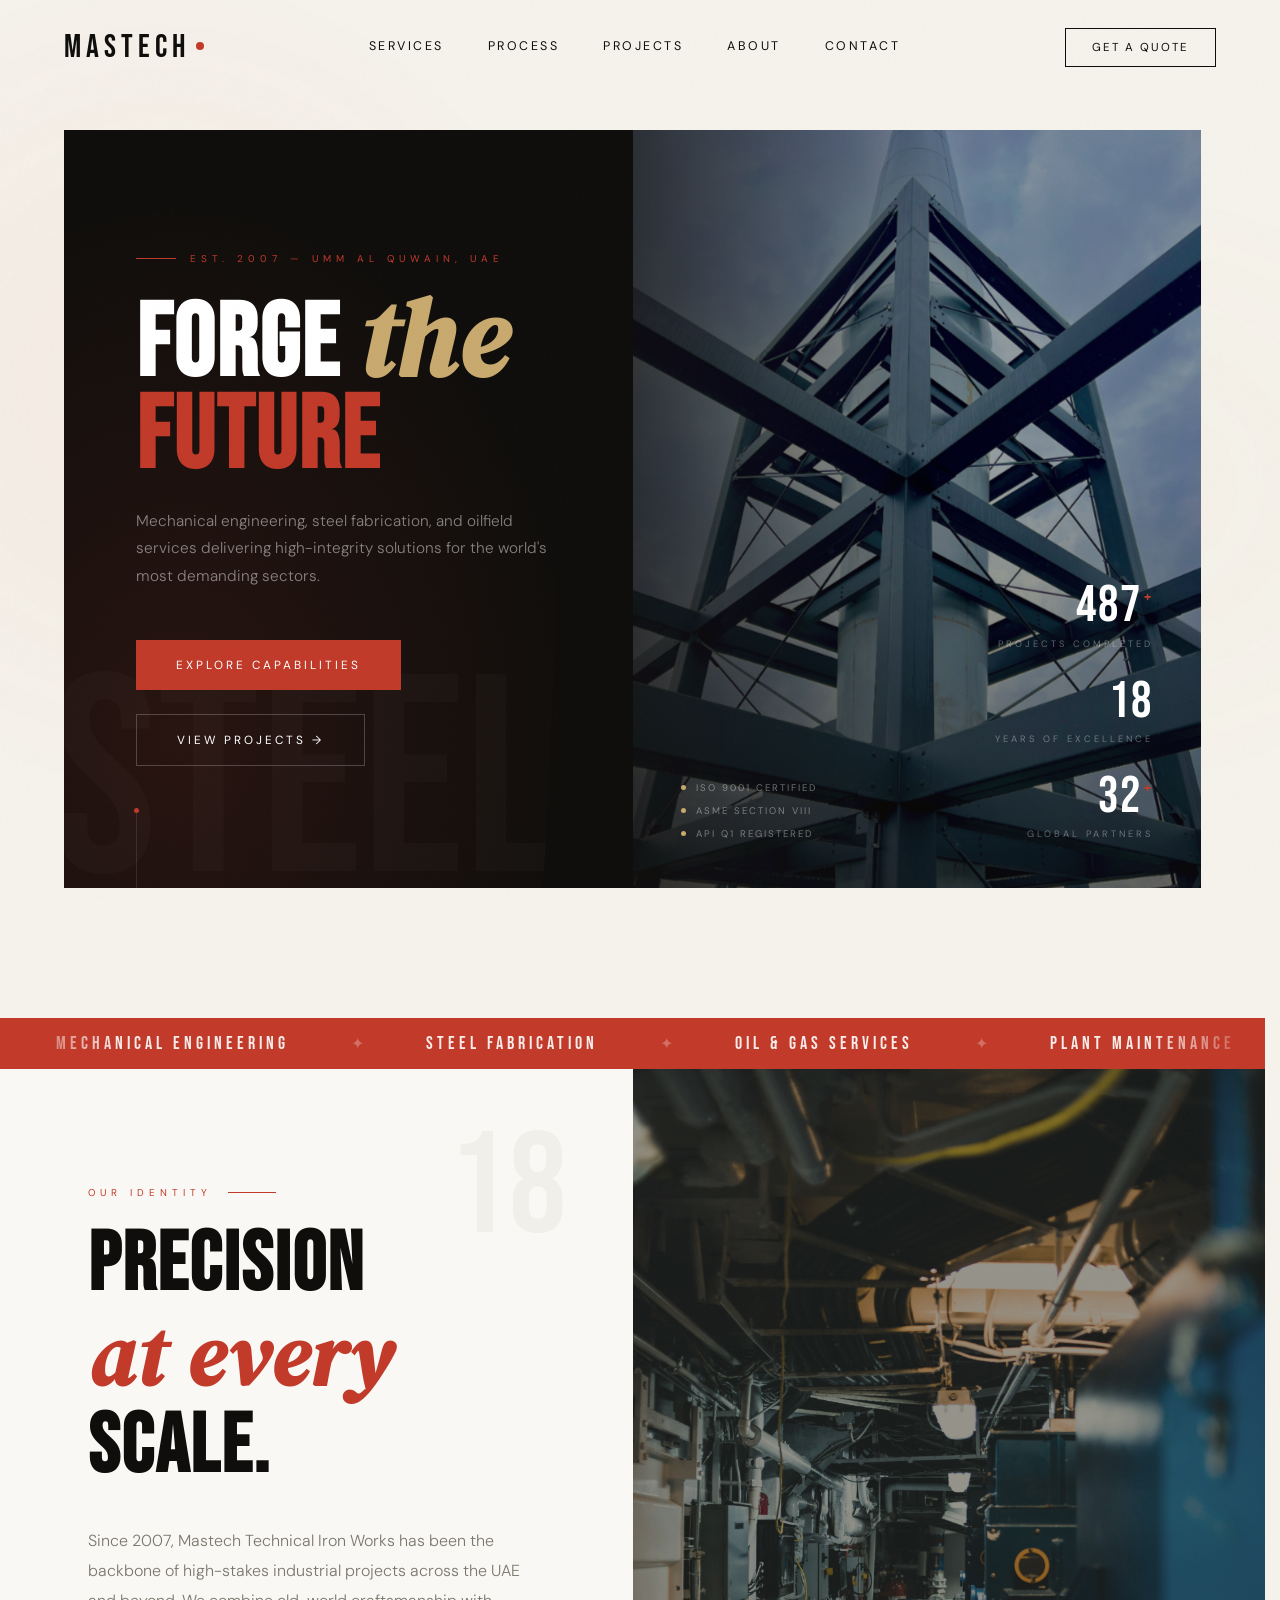
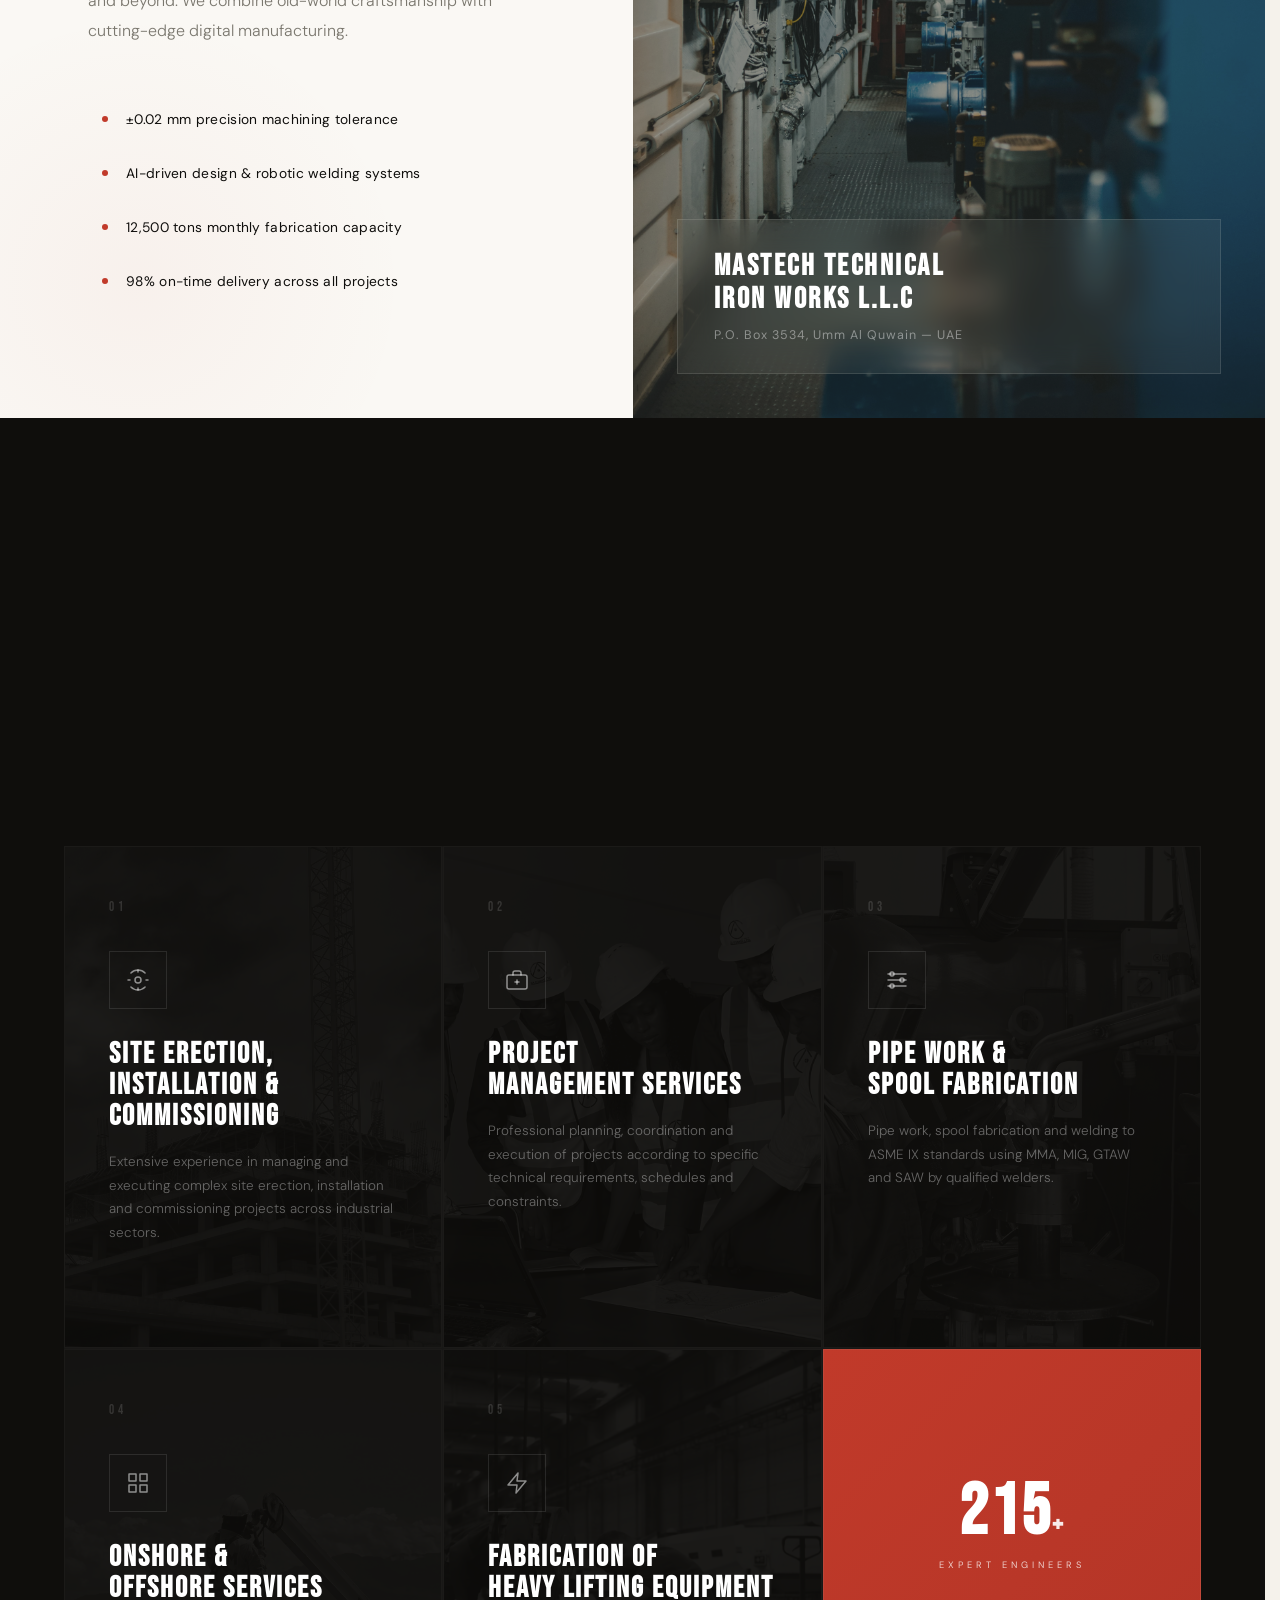
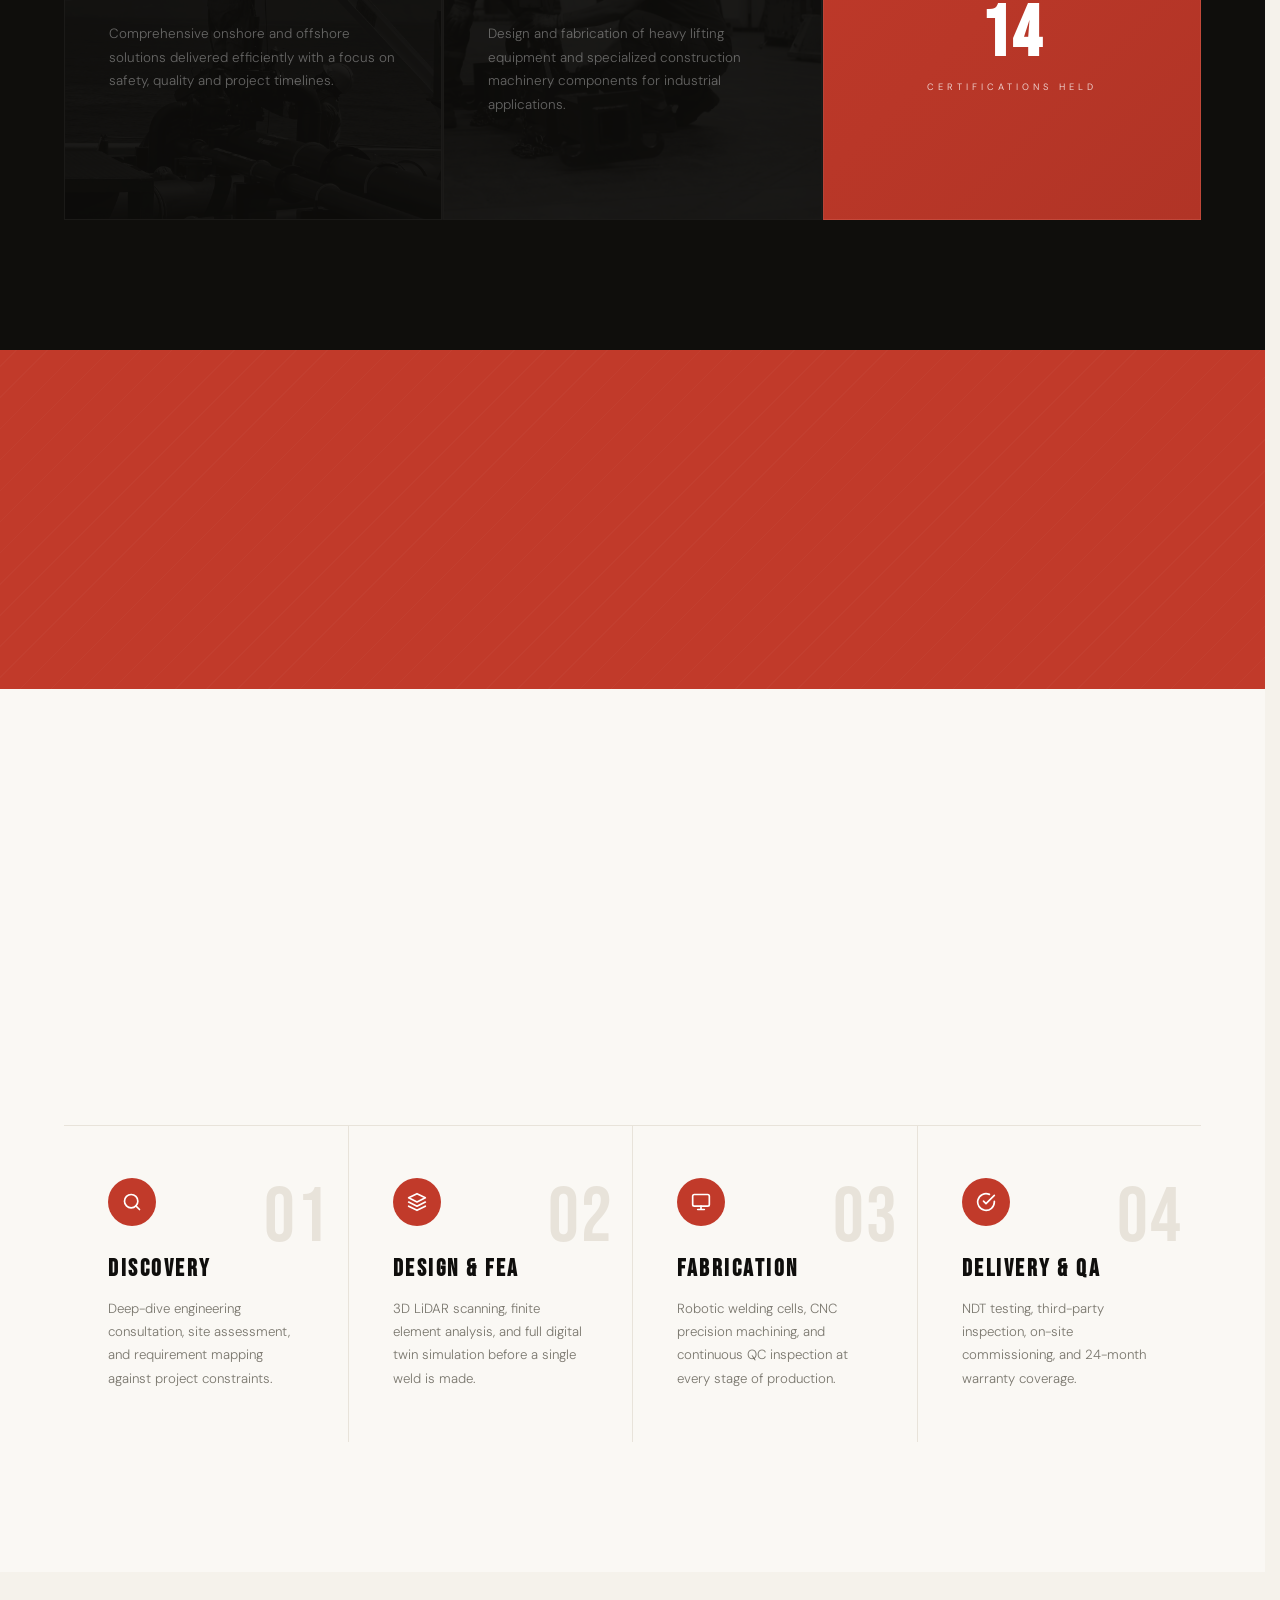
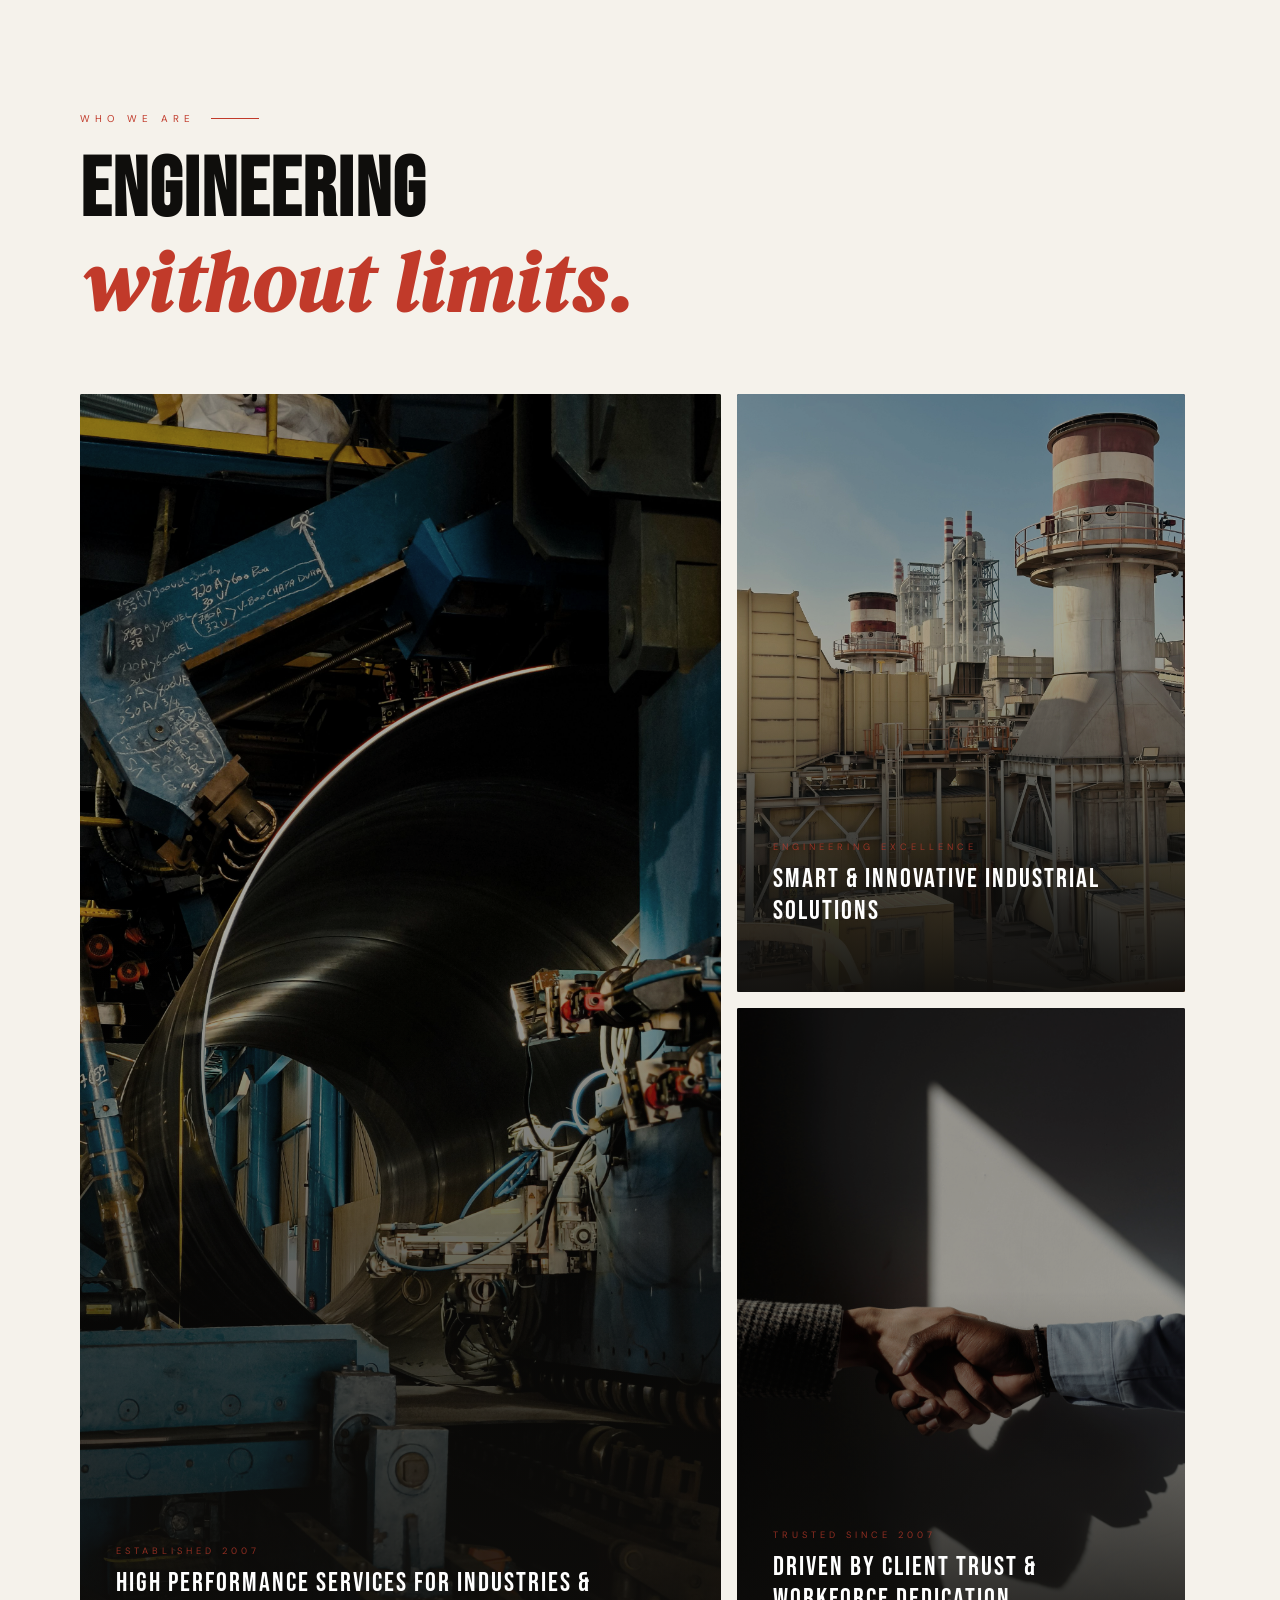
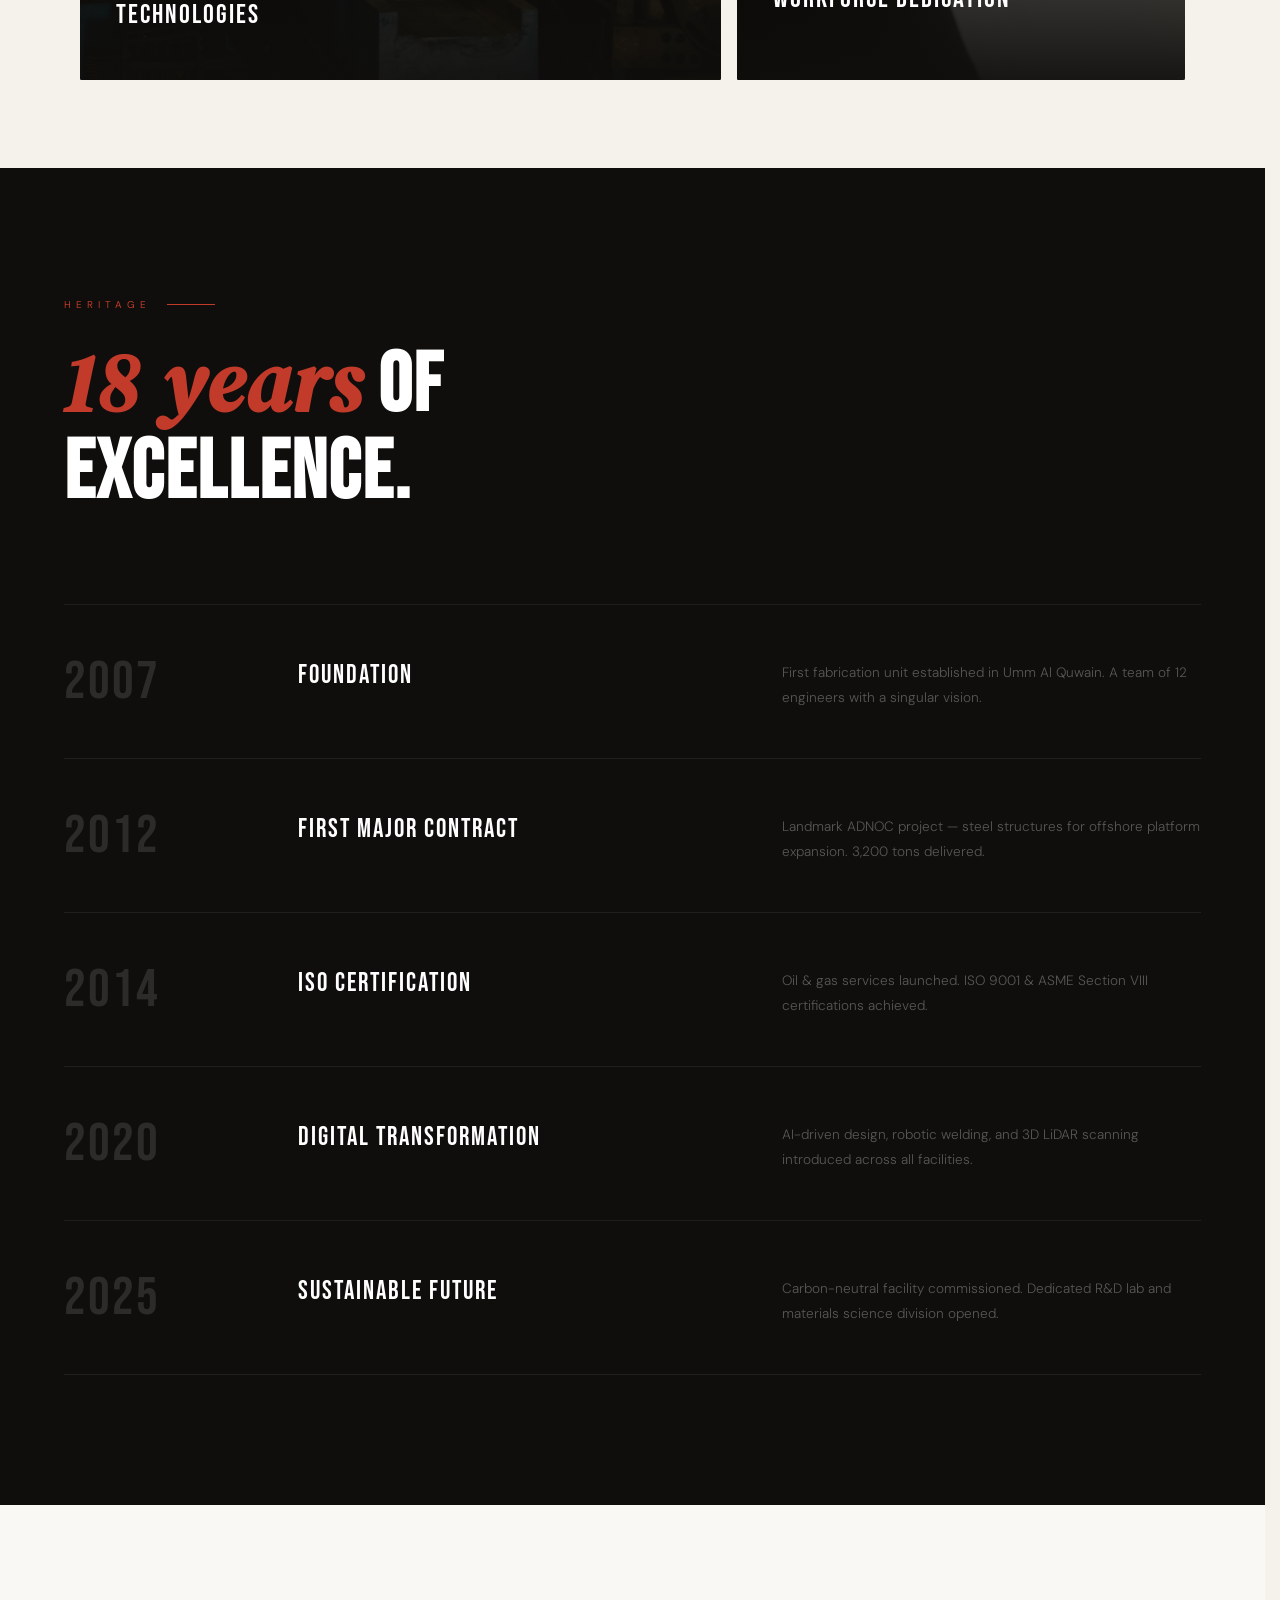
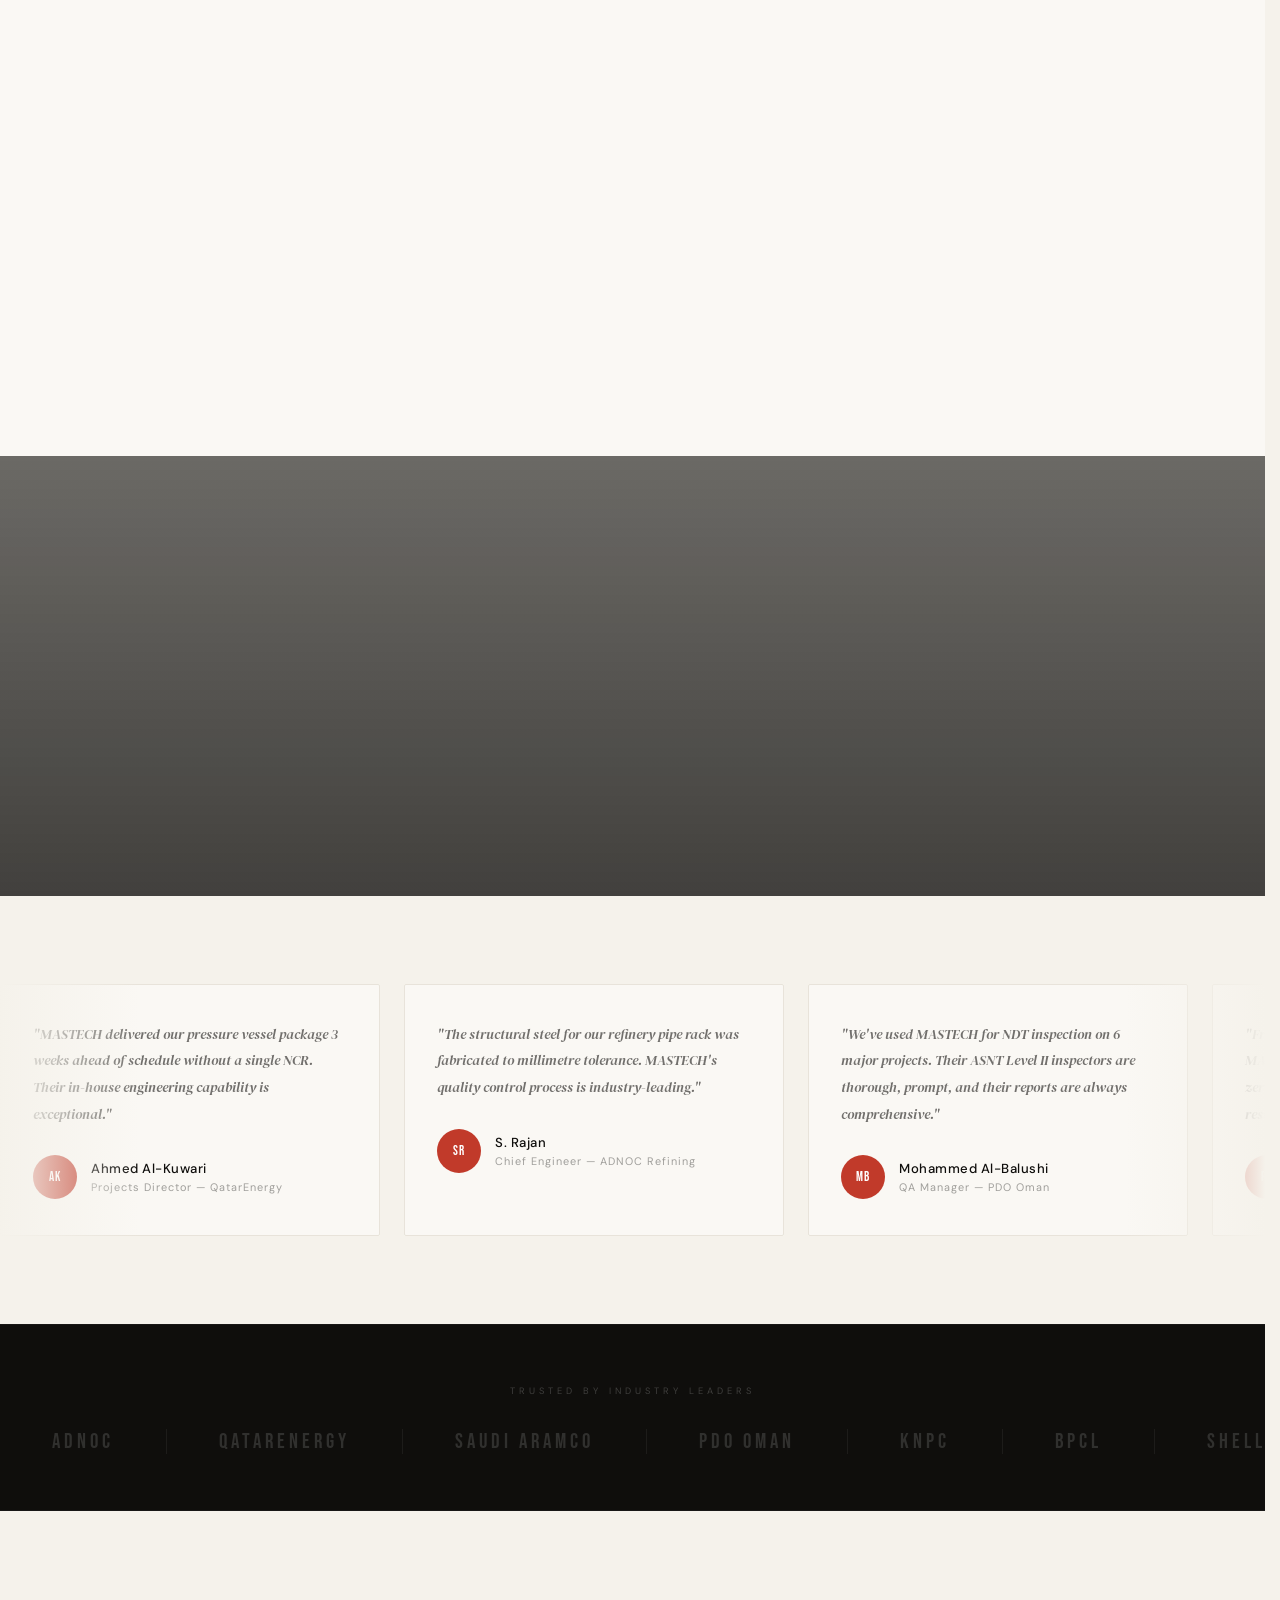
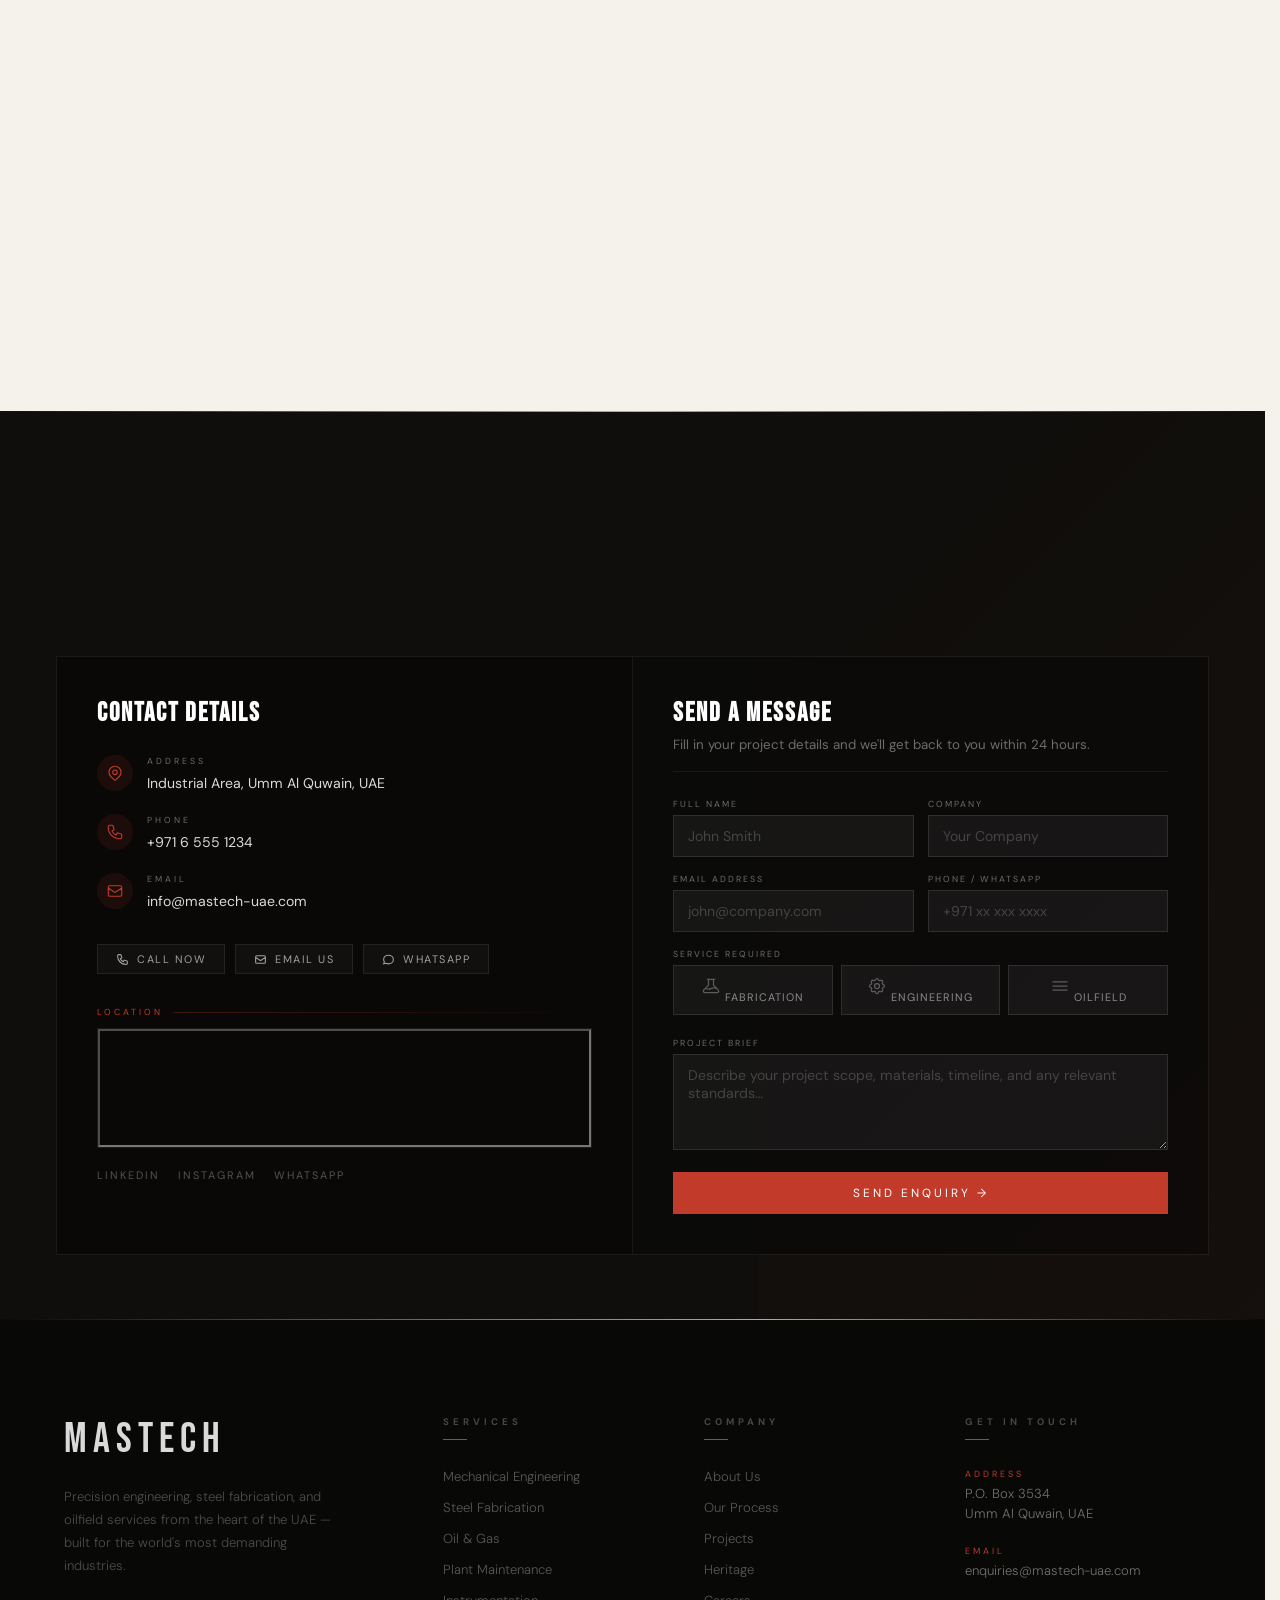
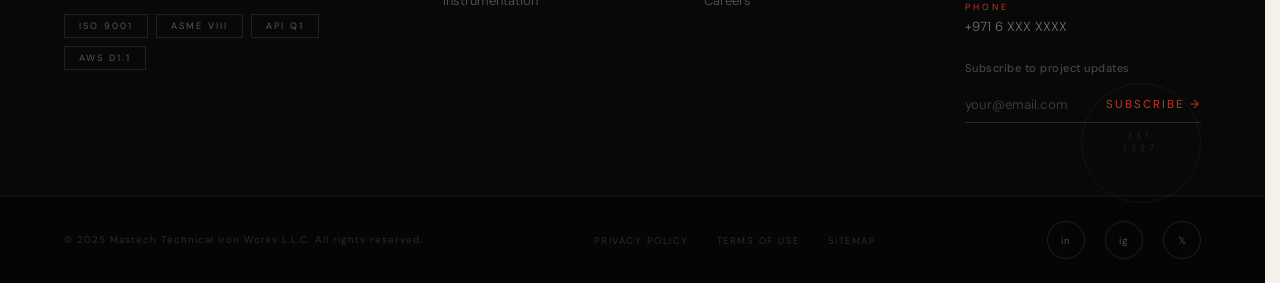
==== commit 2bceb1ca: "Update services page layout and styling" ====
--- a/index.html
+++ b/index.html
@@ -53,7 +53,7 @@
 
   <div class="mobile-menu" id="mobileMenu" role="dialog" aria-label="Navigation">
 
-    <a href="#services" onclick="document.getElementById('mobileMenu').classList.remove('open')">Services</a>
+    <a href="services.html" onclick="document.getElementById('mobileMenu').classList.remove('open')">Services</a>
 
     <a href="#process" onclick="document.getElementById('mobileMenu').classList.remove('open')">Process</a>
 
@@ -84,7 +84,7 @@
 
     <div class="nav-links">
 
-      <a href="#services">Services</a>
+      <a href="services.html">Services</a>
 
       <a href="#process">Process</a>
 
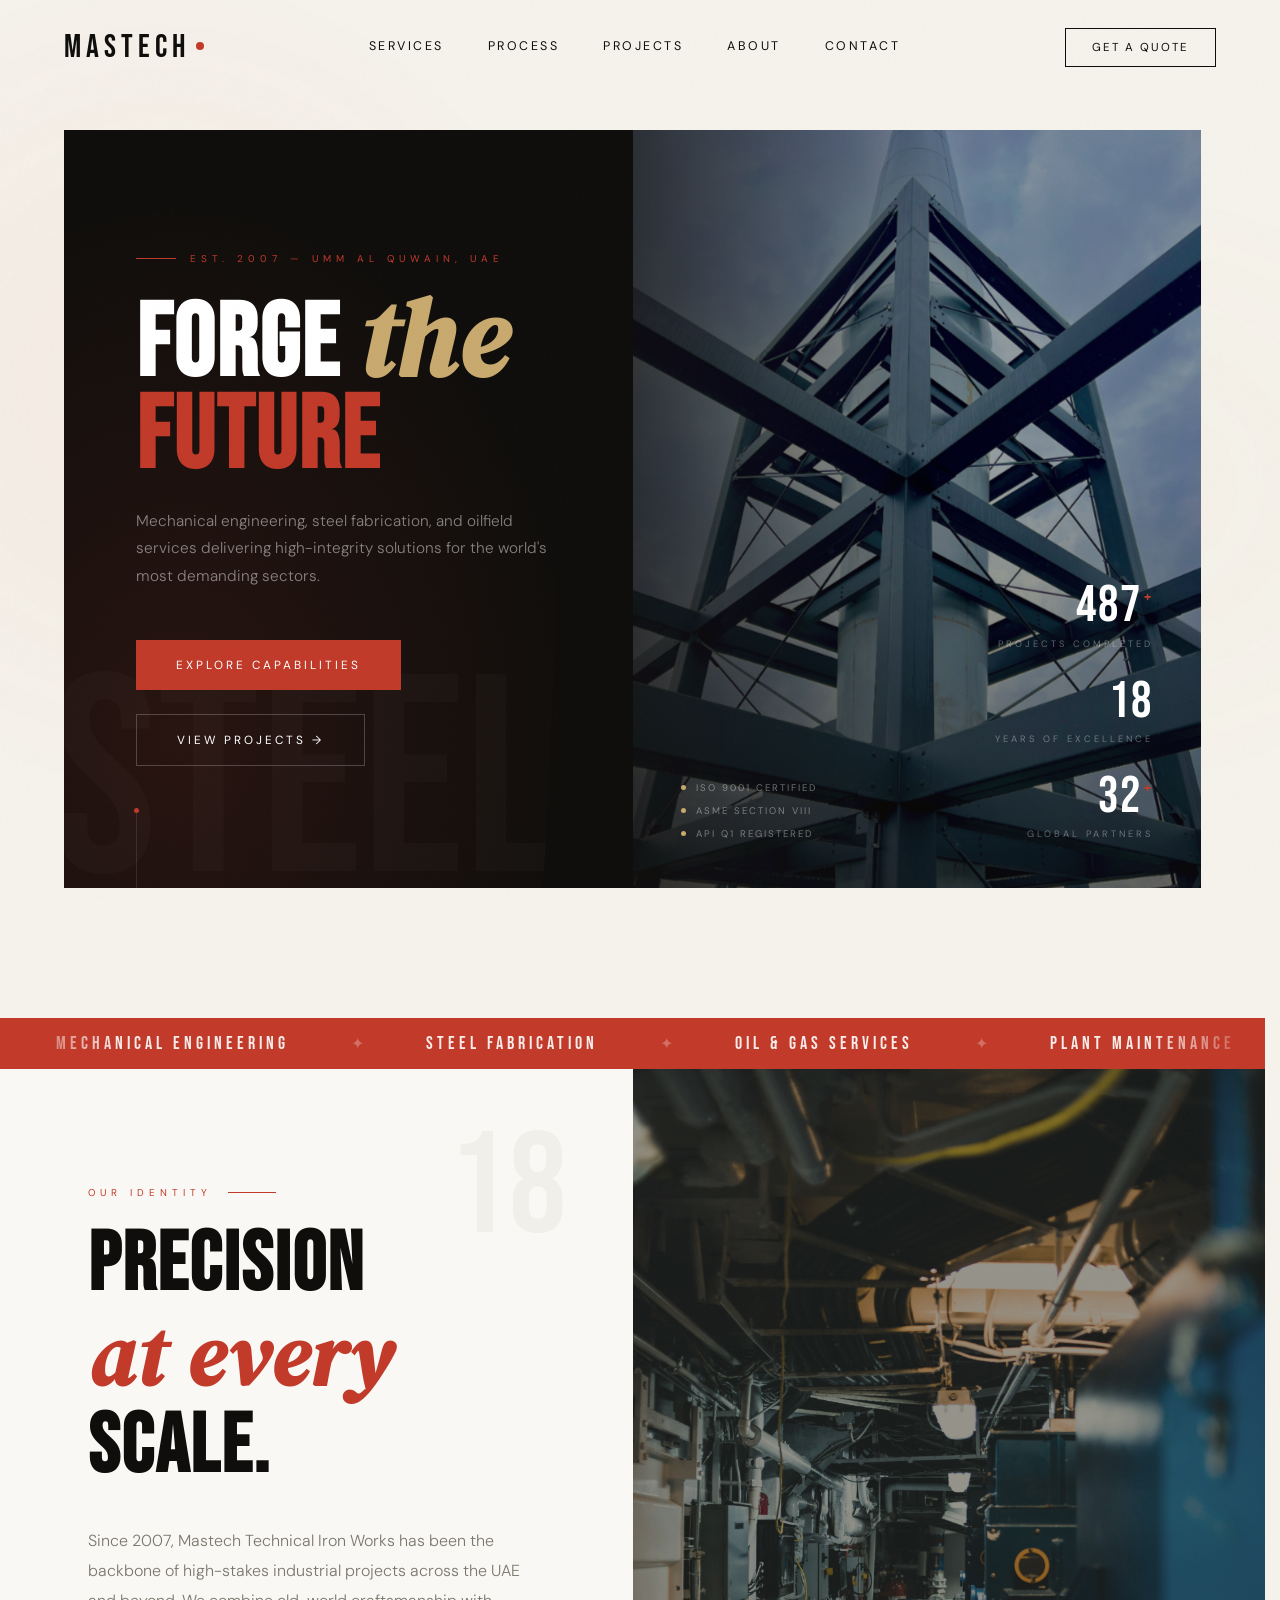
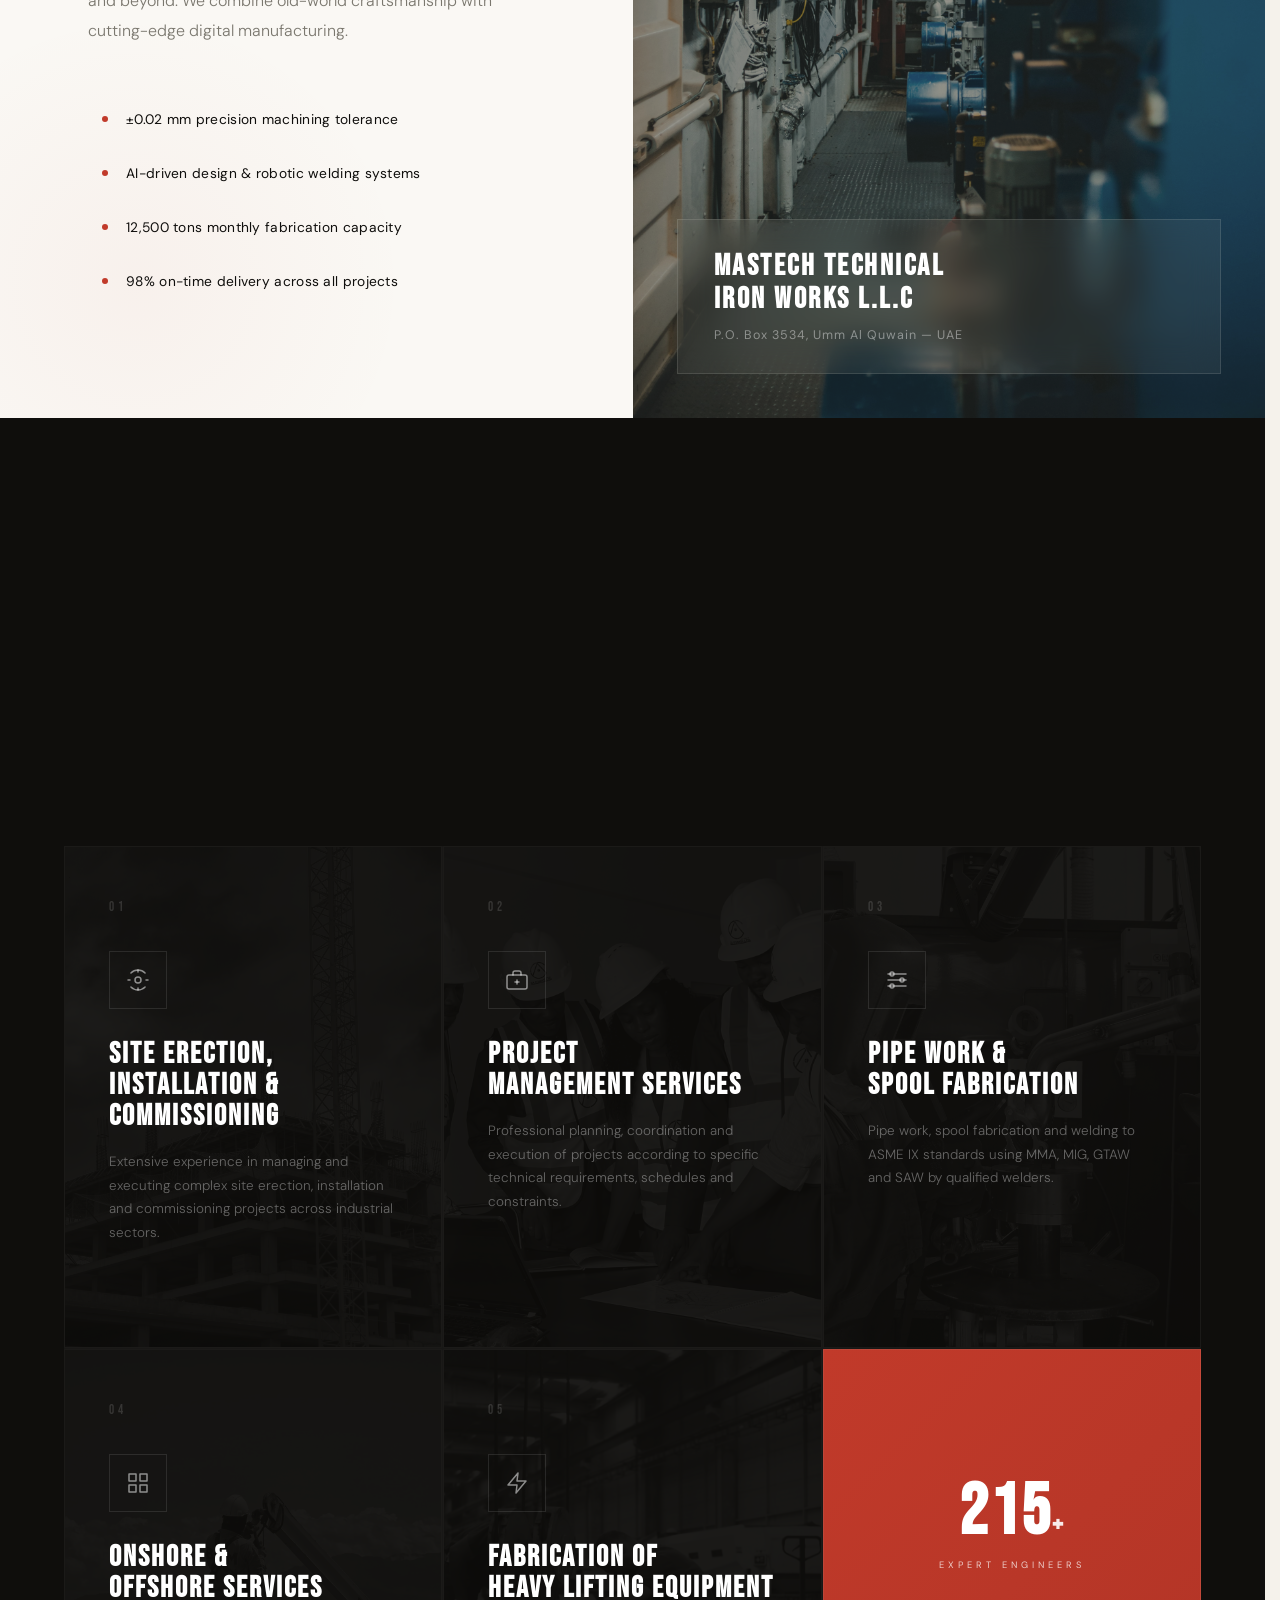
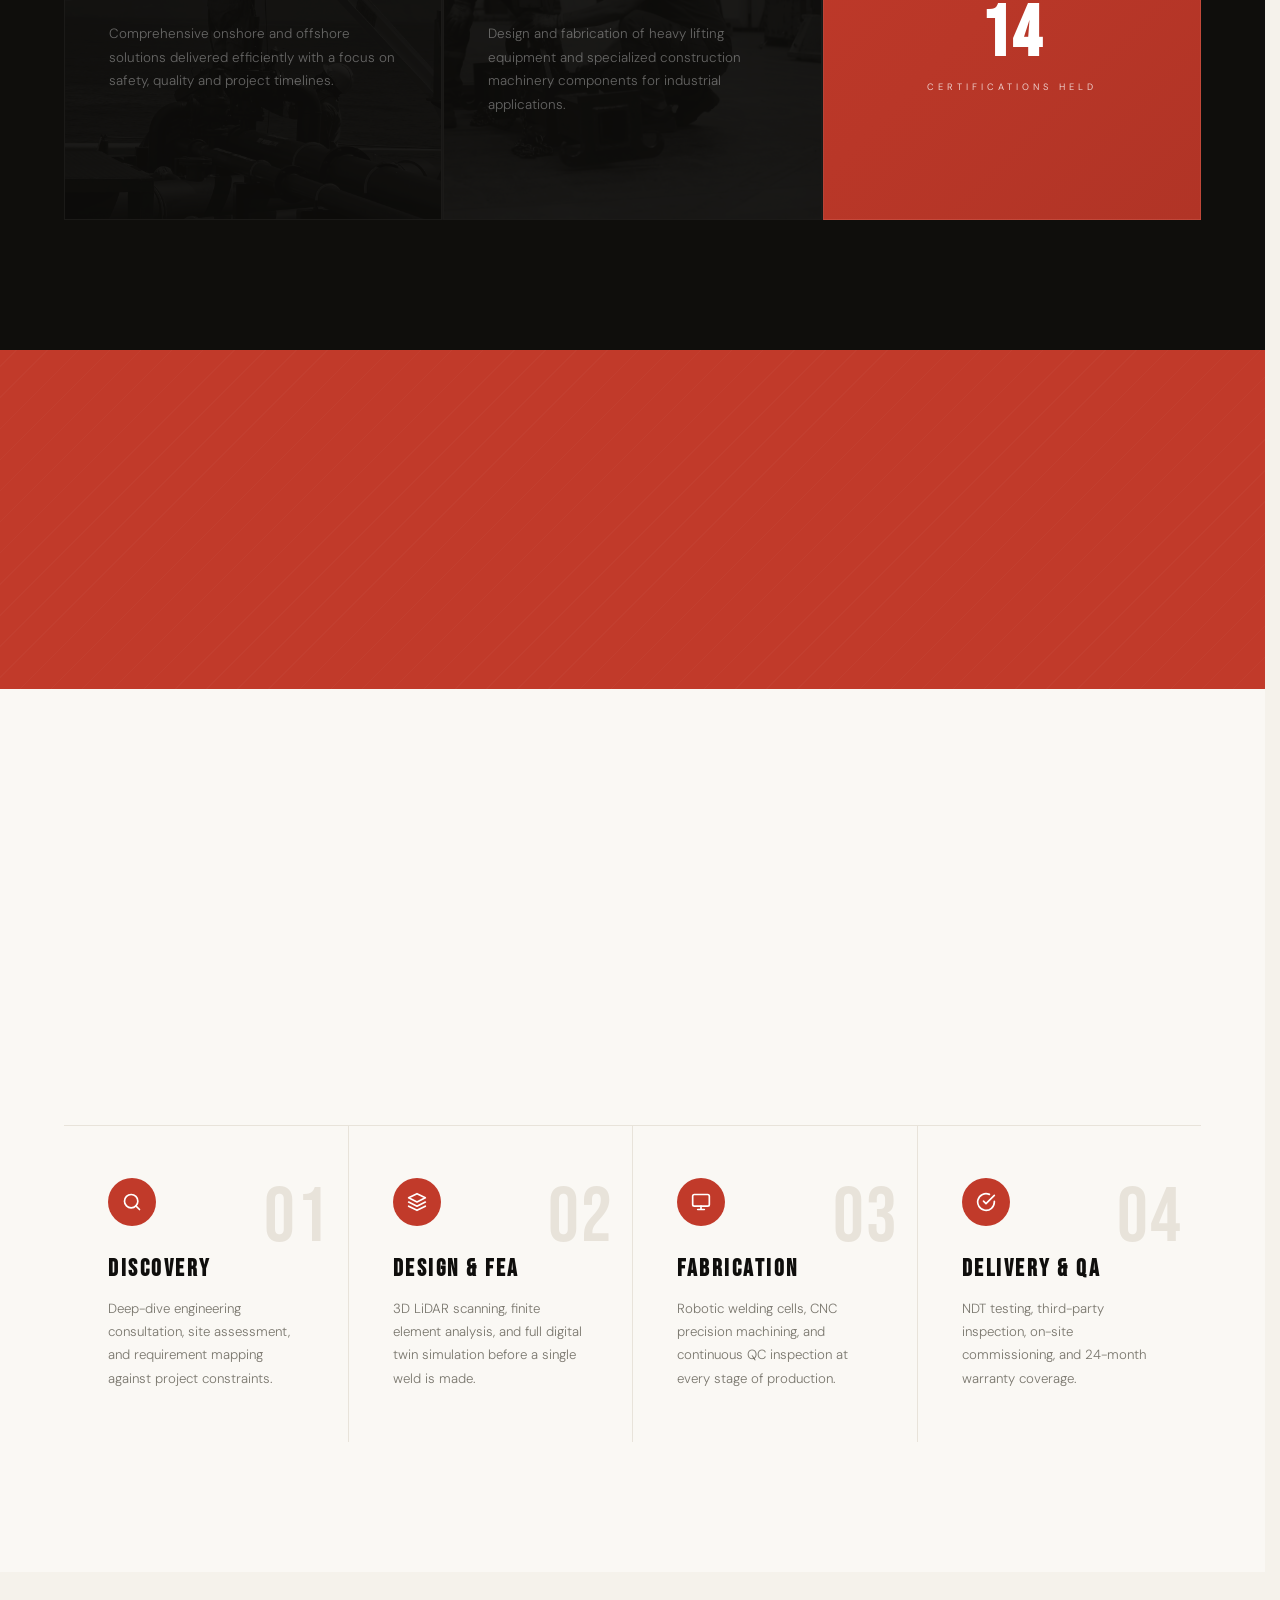
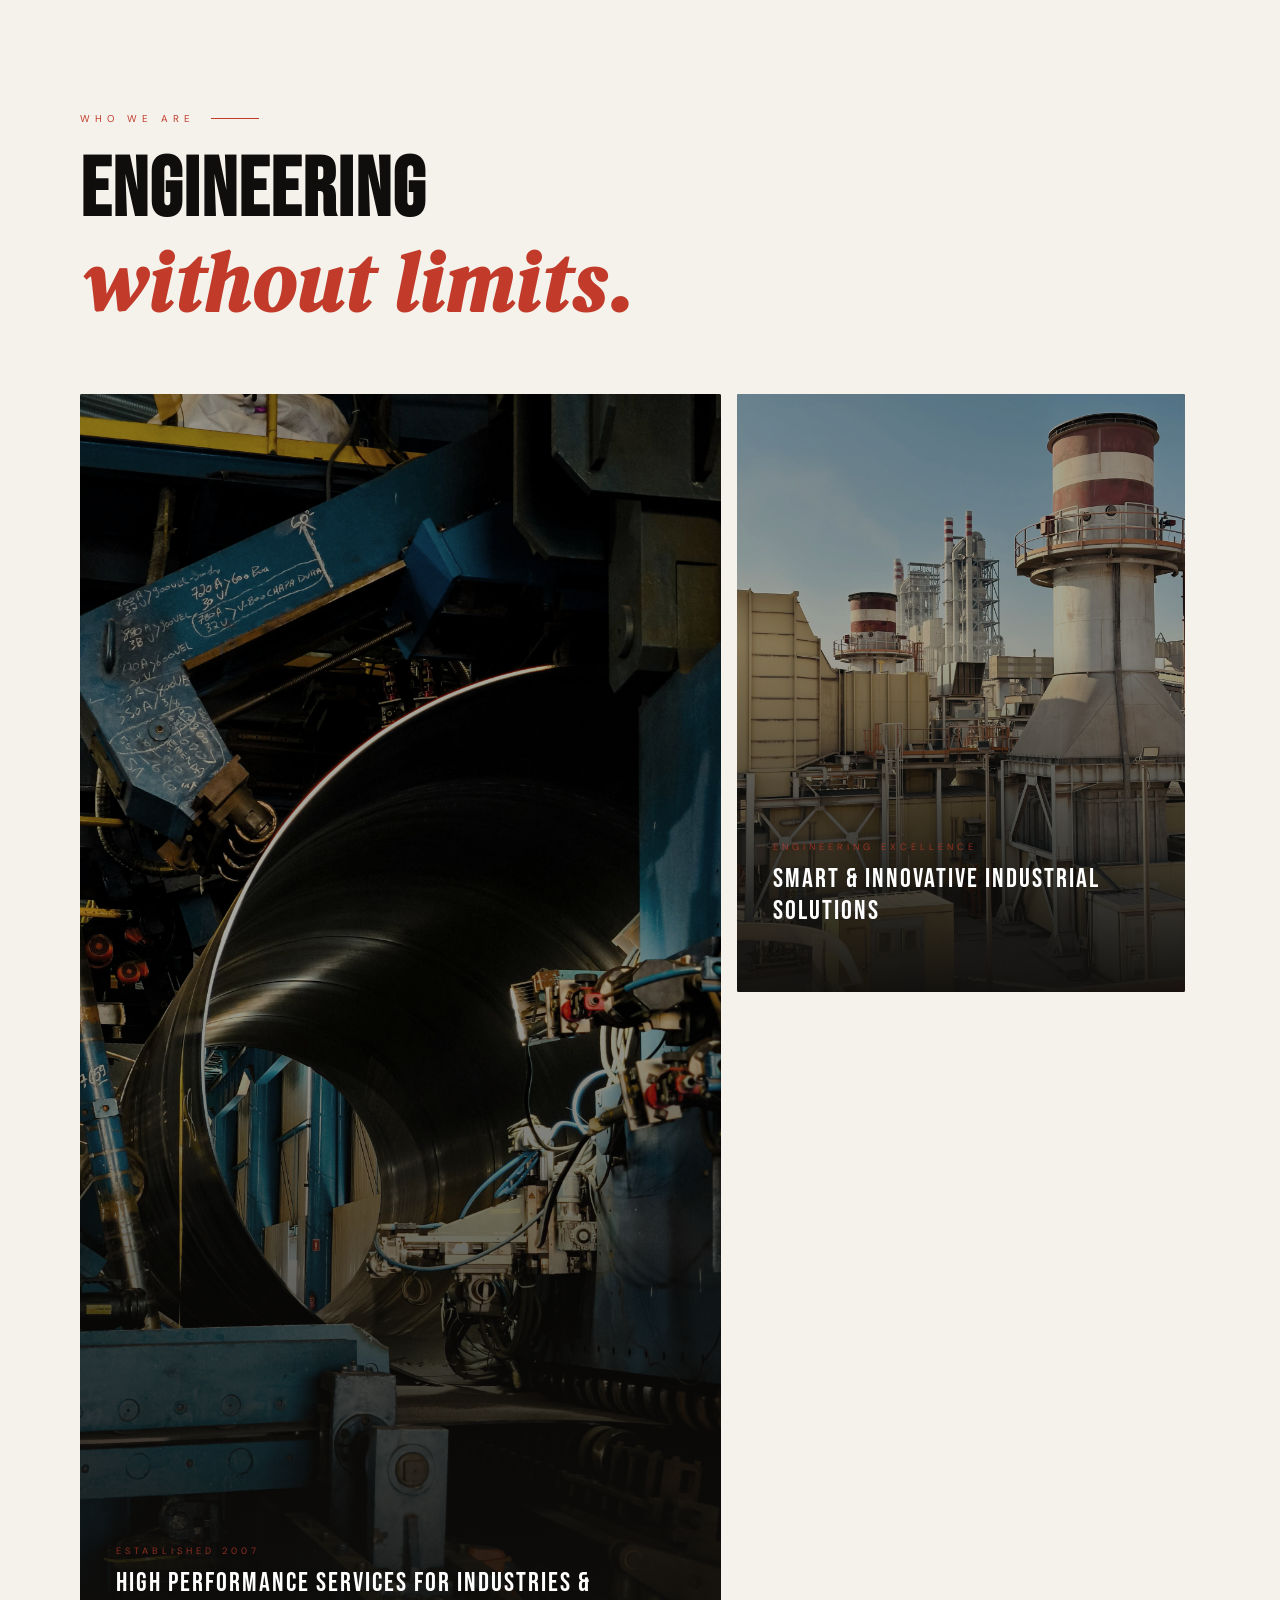
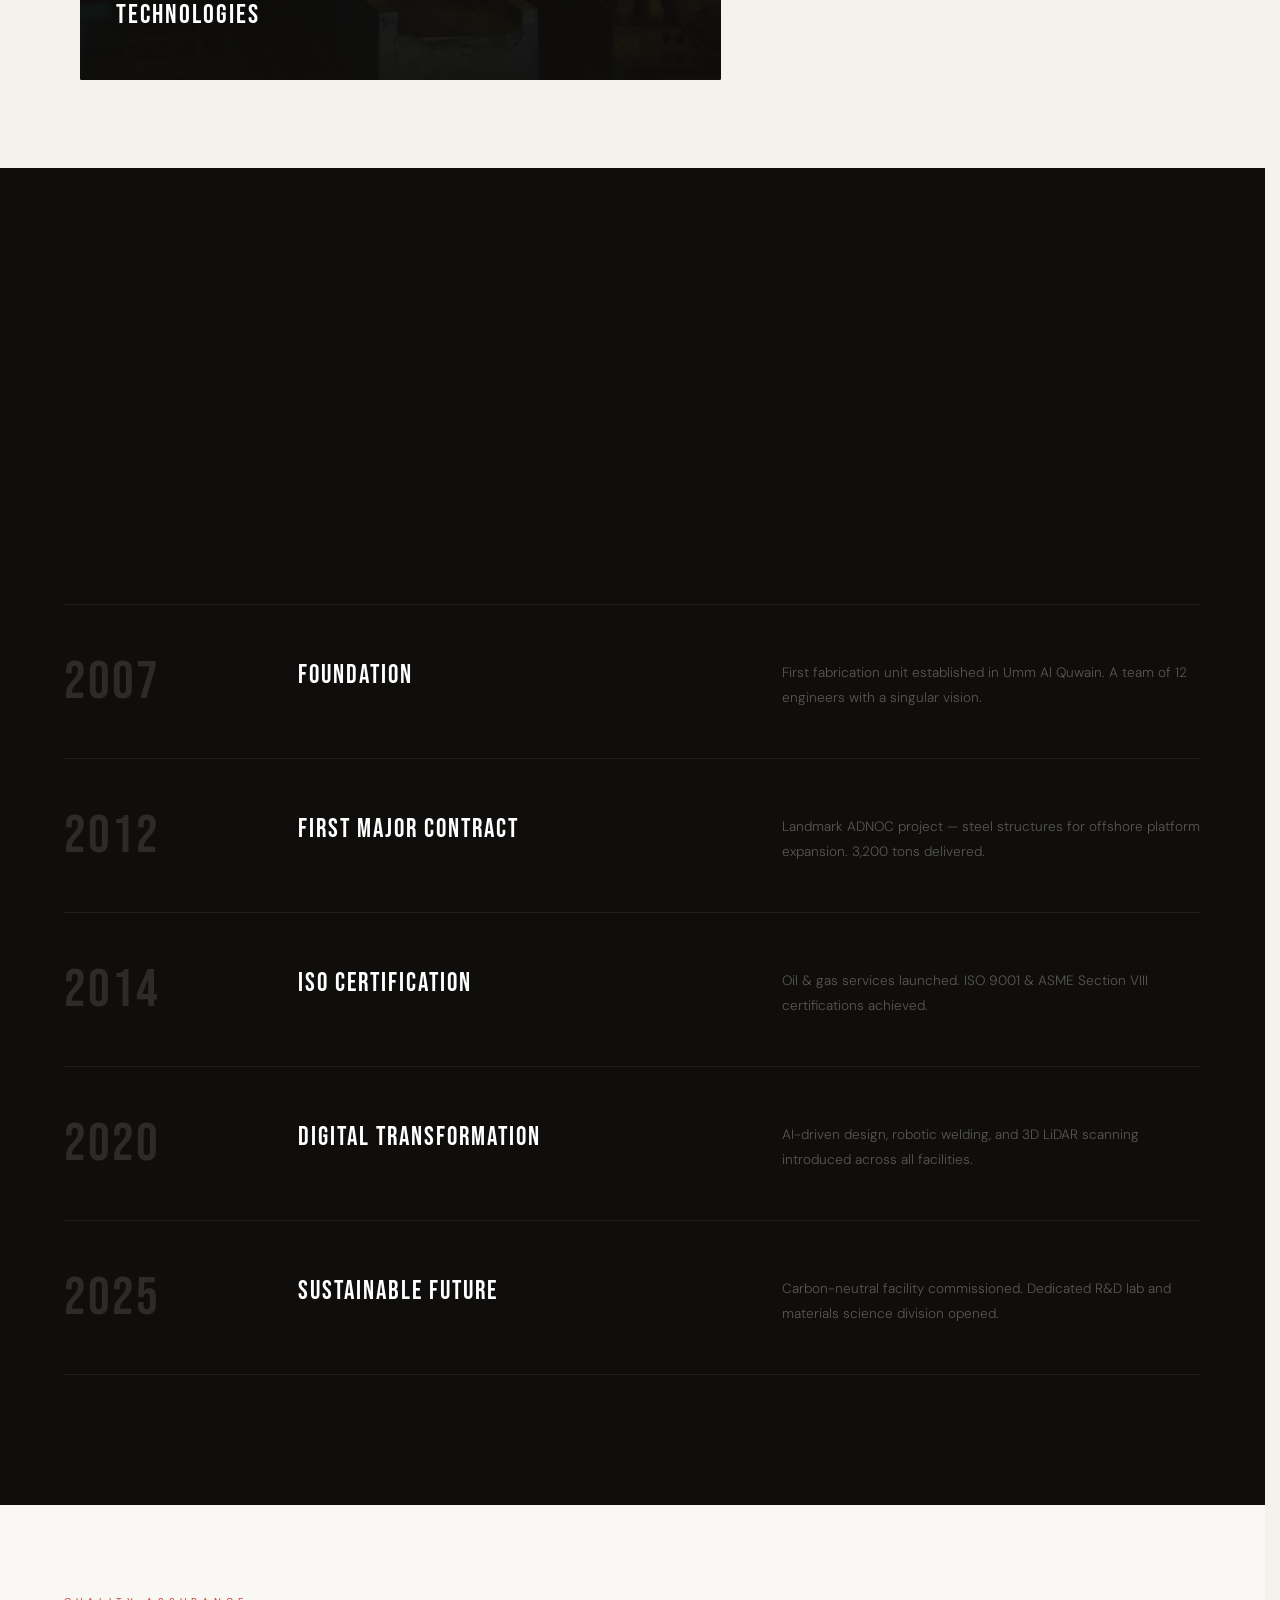
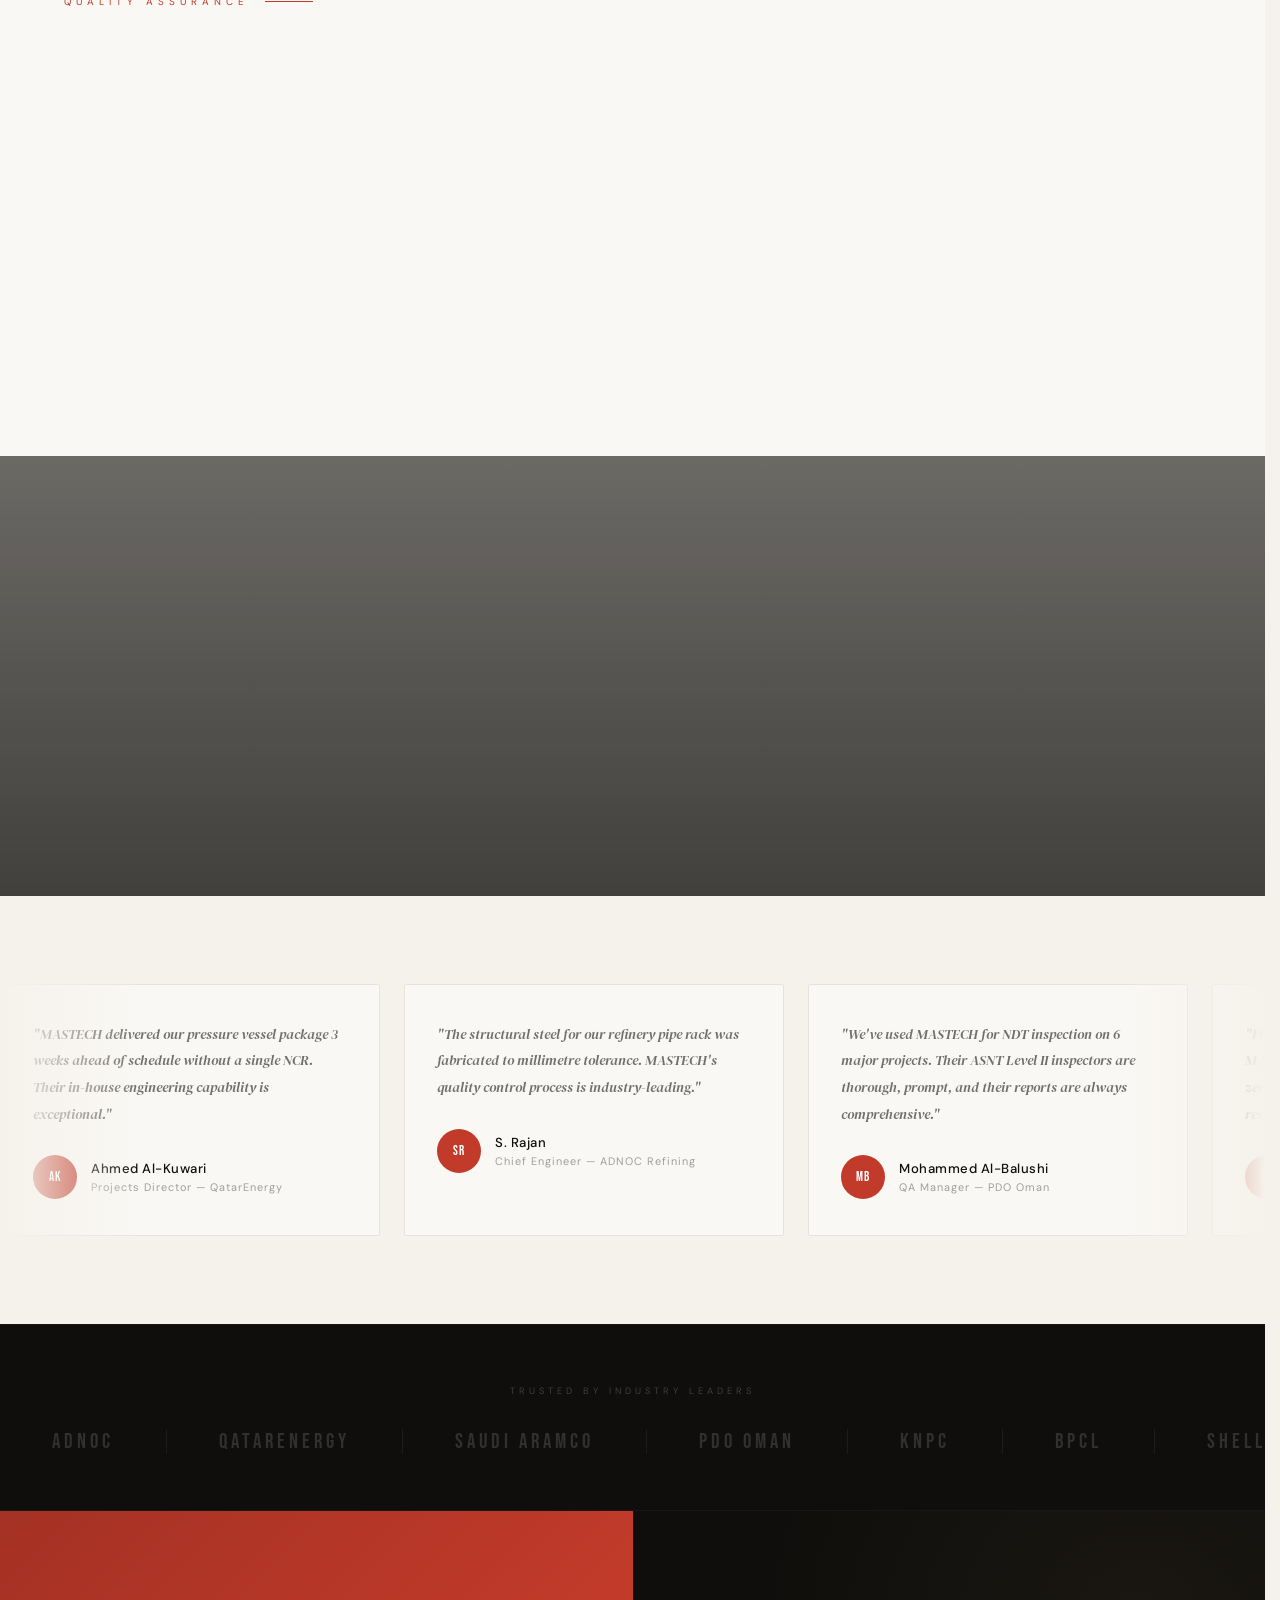
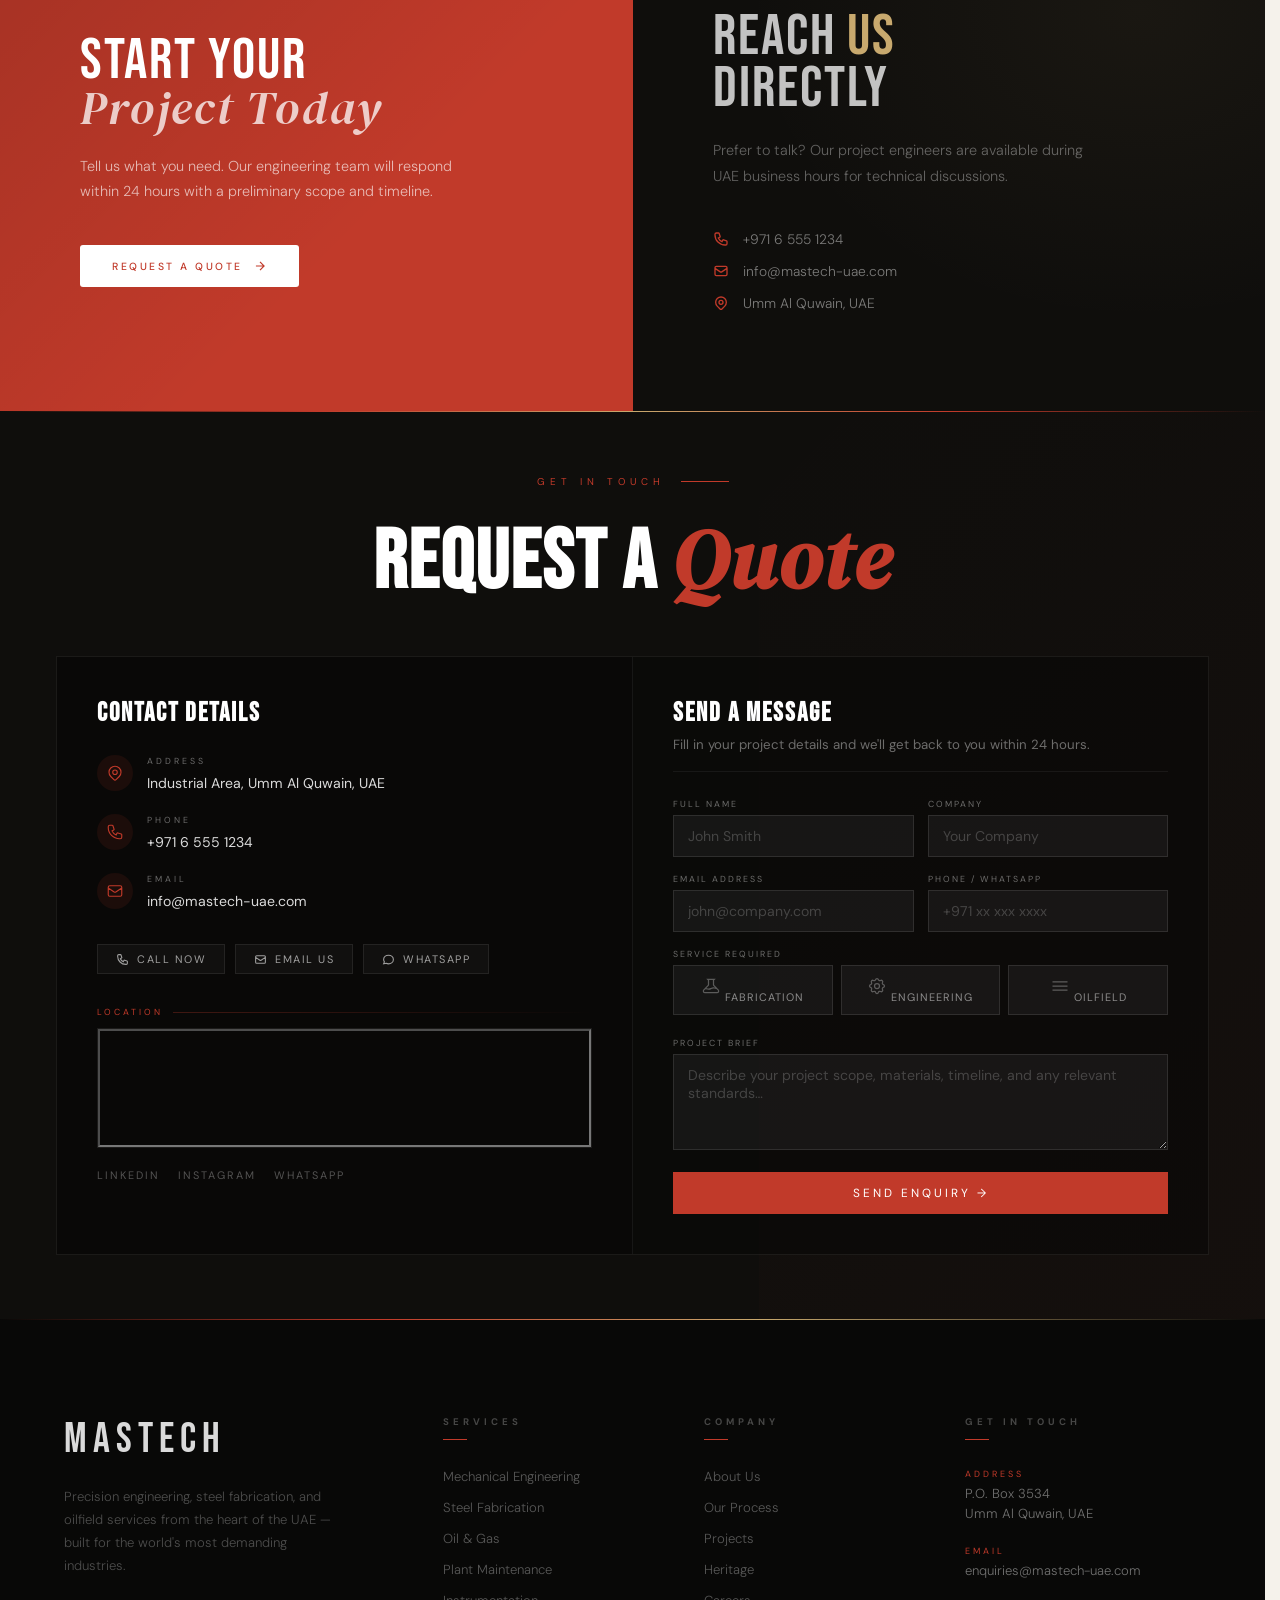
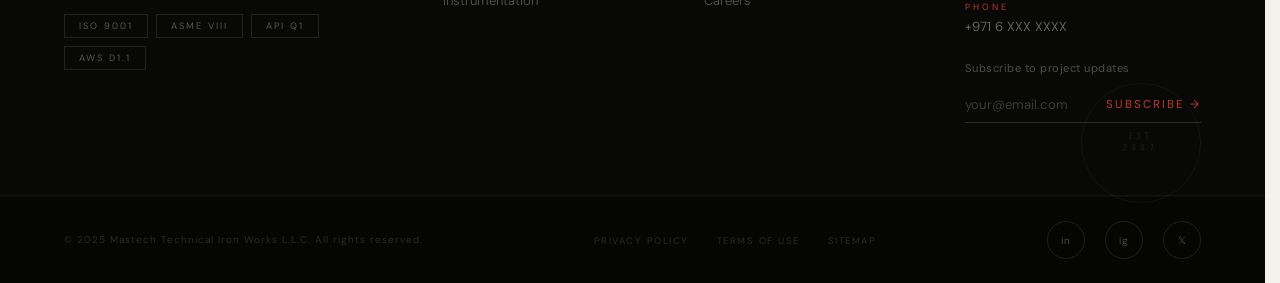
==== commit 2c6df4b7: "Update contact page layout and styling" ====
--- a/index.html
+++ b/index.html
@@ -61,7 +61,7 @@
 
     <a href="#timeline" onclick="document.getElementById('mobileMenu').classList.remove('open')">About</a>
 
-    <a href="#contact" onclick="document.getElementById('mobileMenu').classList.remove('open')">Contact</a>
+    <a href="#contact.html" onclick="document.getElementById('mobileMenu').classList.remove('open')">Contact</a>
 
     <button class="mobile-cta"
       onclick="document.getElementById('contact').scrollIntoView({behavior:'smooth'}); document.getElementById('mobileMenu').classList.remove('open');">Get
@@ -92,7 +92,7 @@
 
       <a href="#timeline">About</a>
 
-      <a href="#contact">Contact</a>
+      <a href="contact.html">Contact</a>
 
     </div>
 
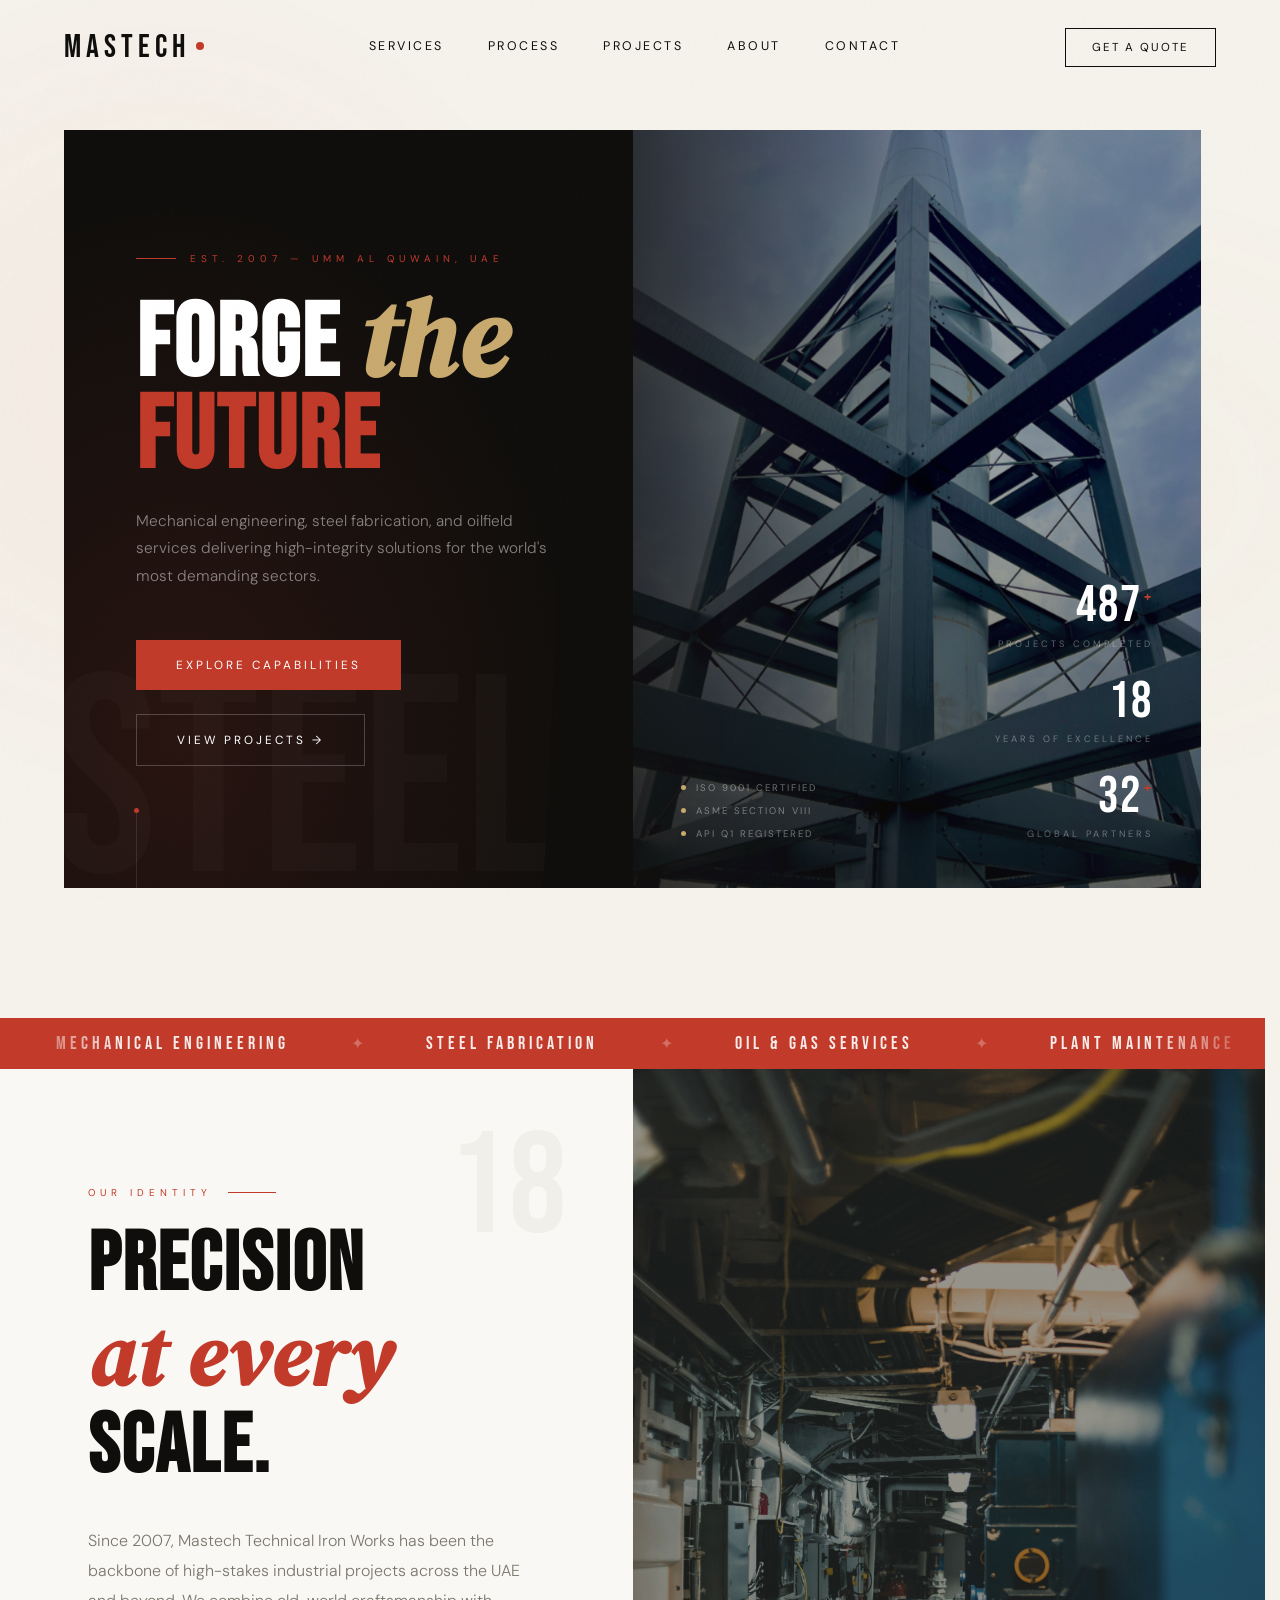
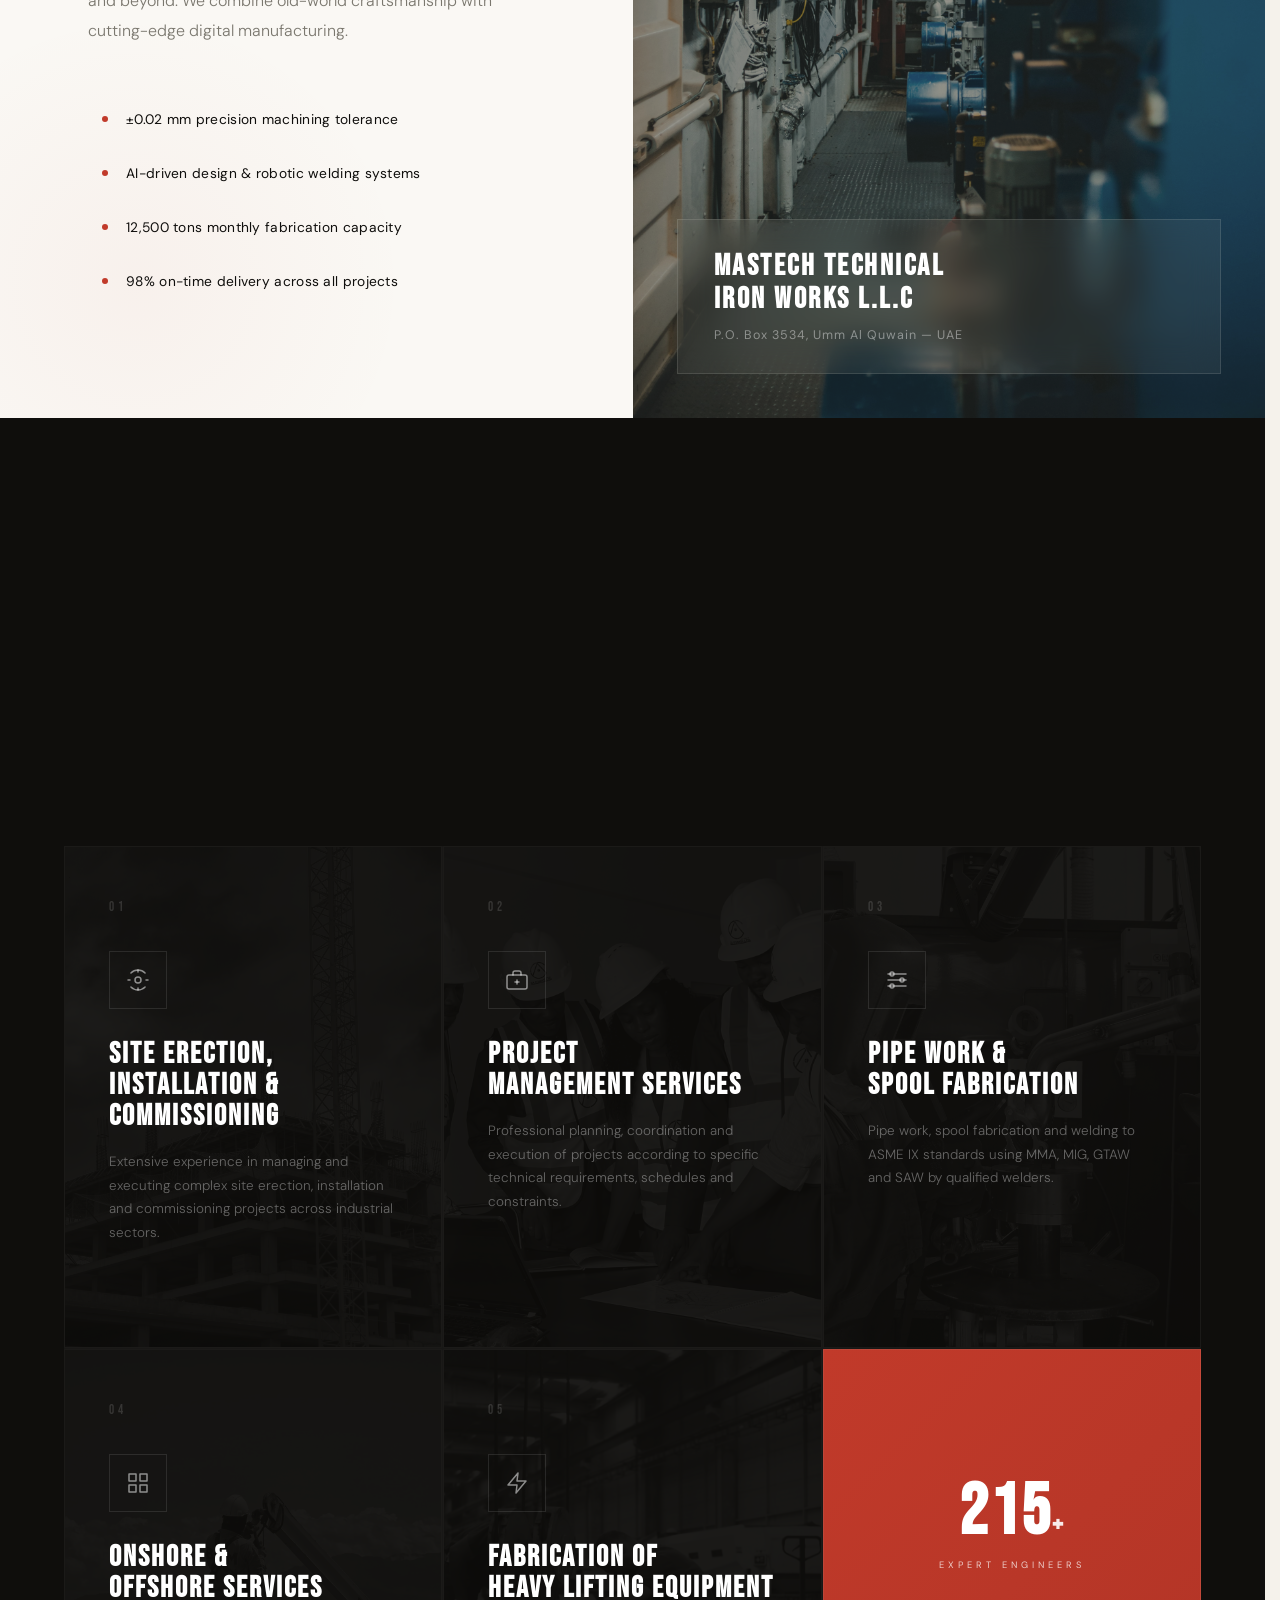
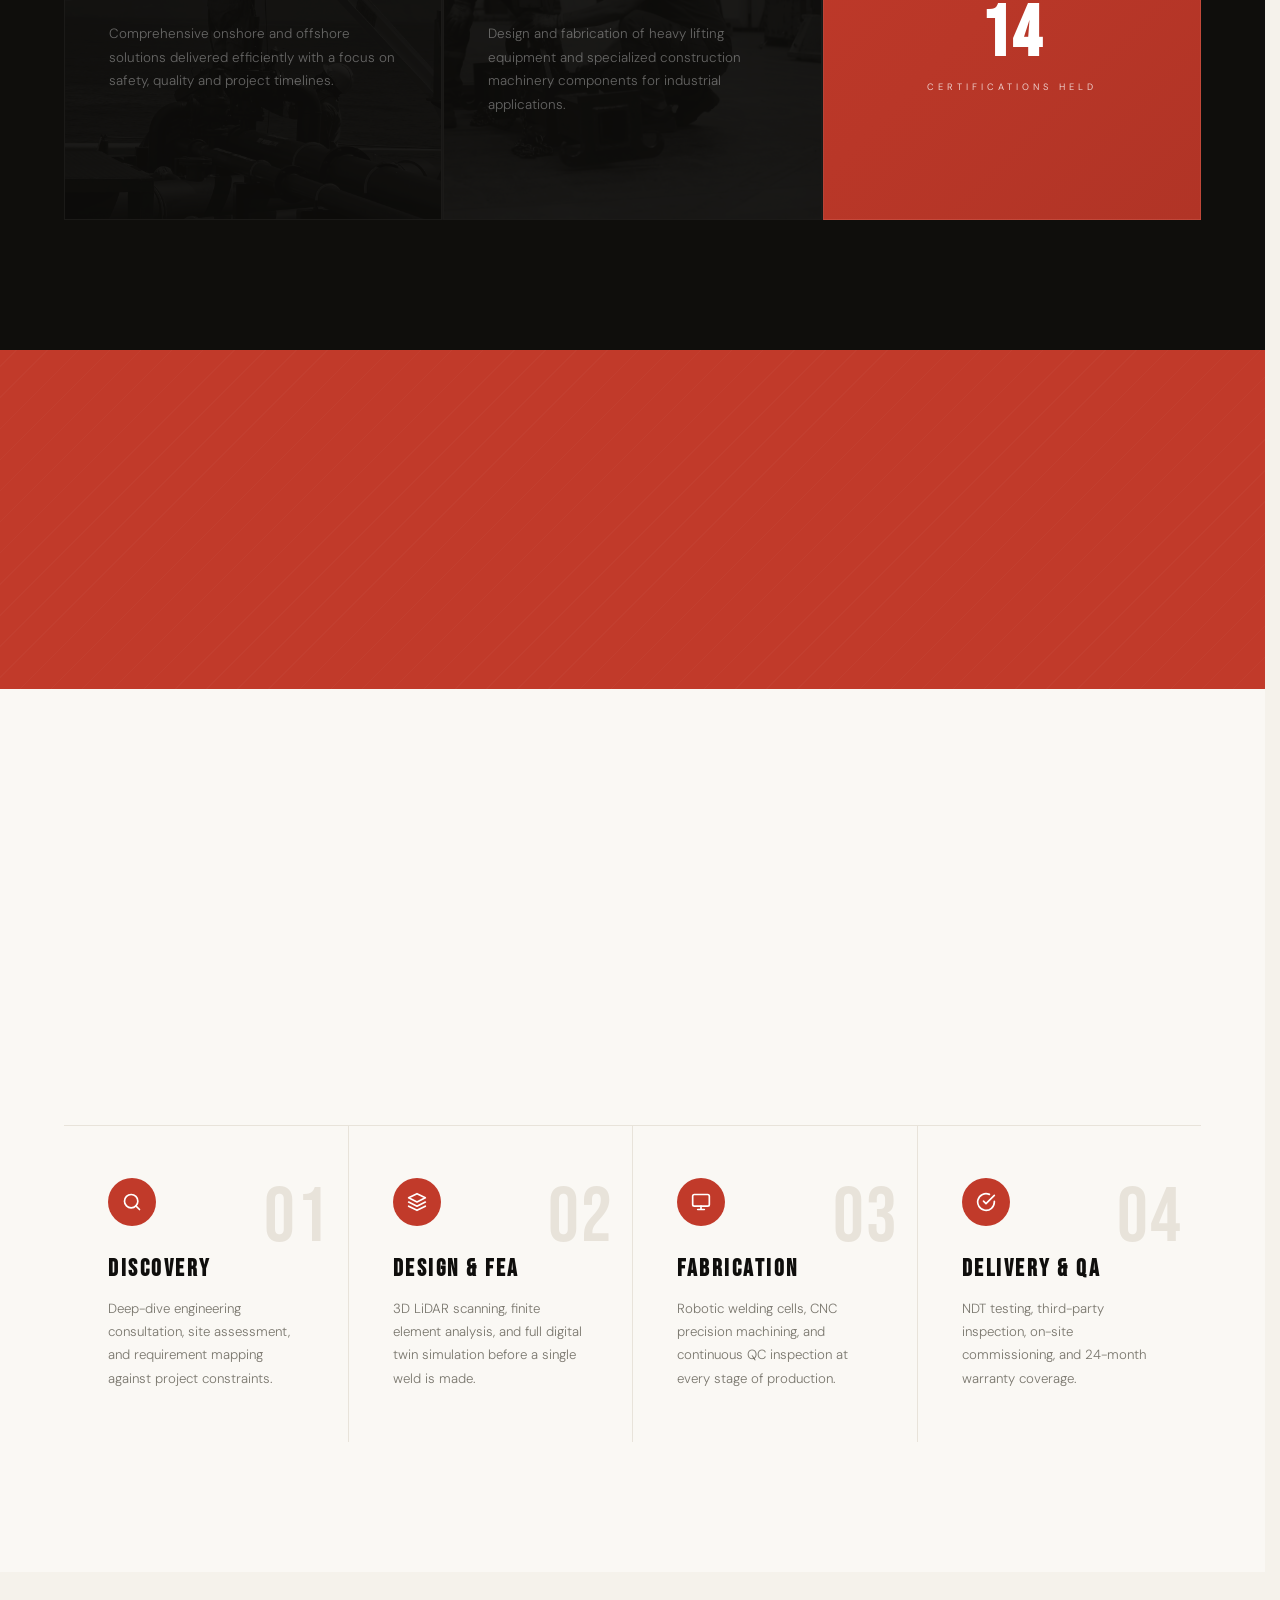
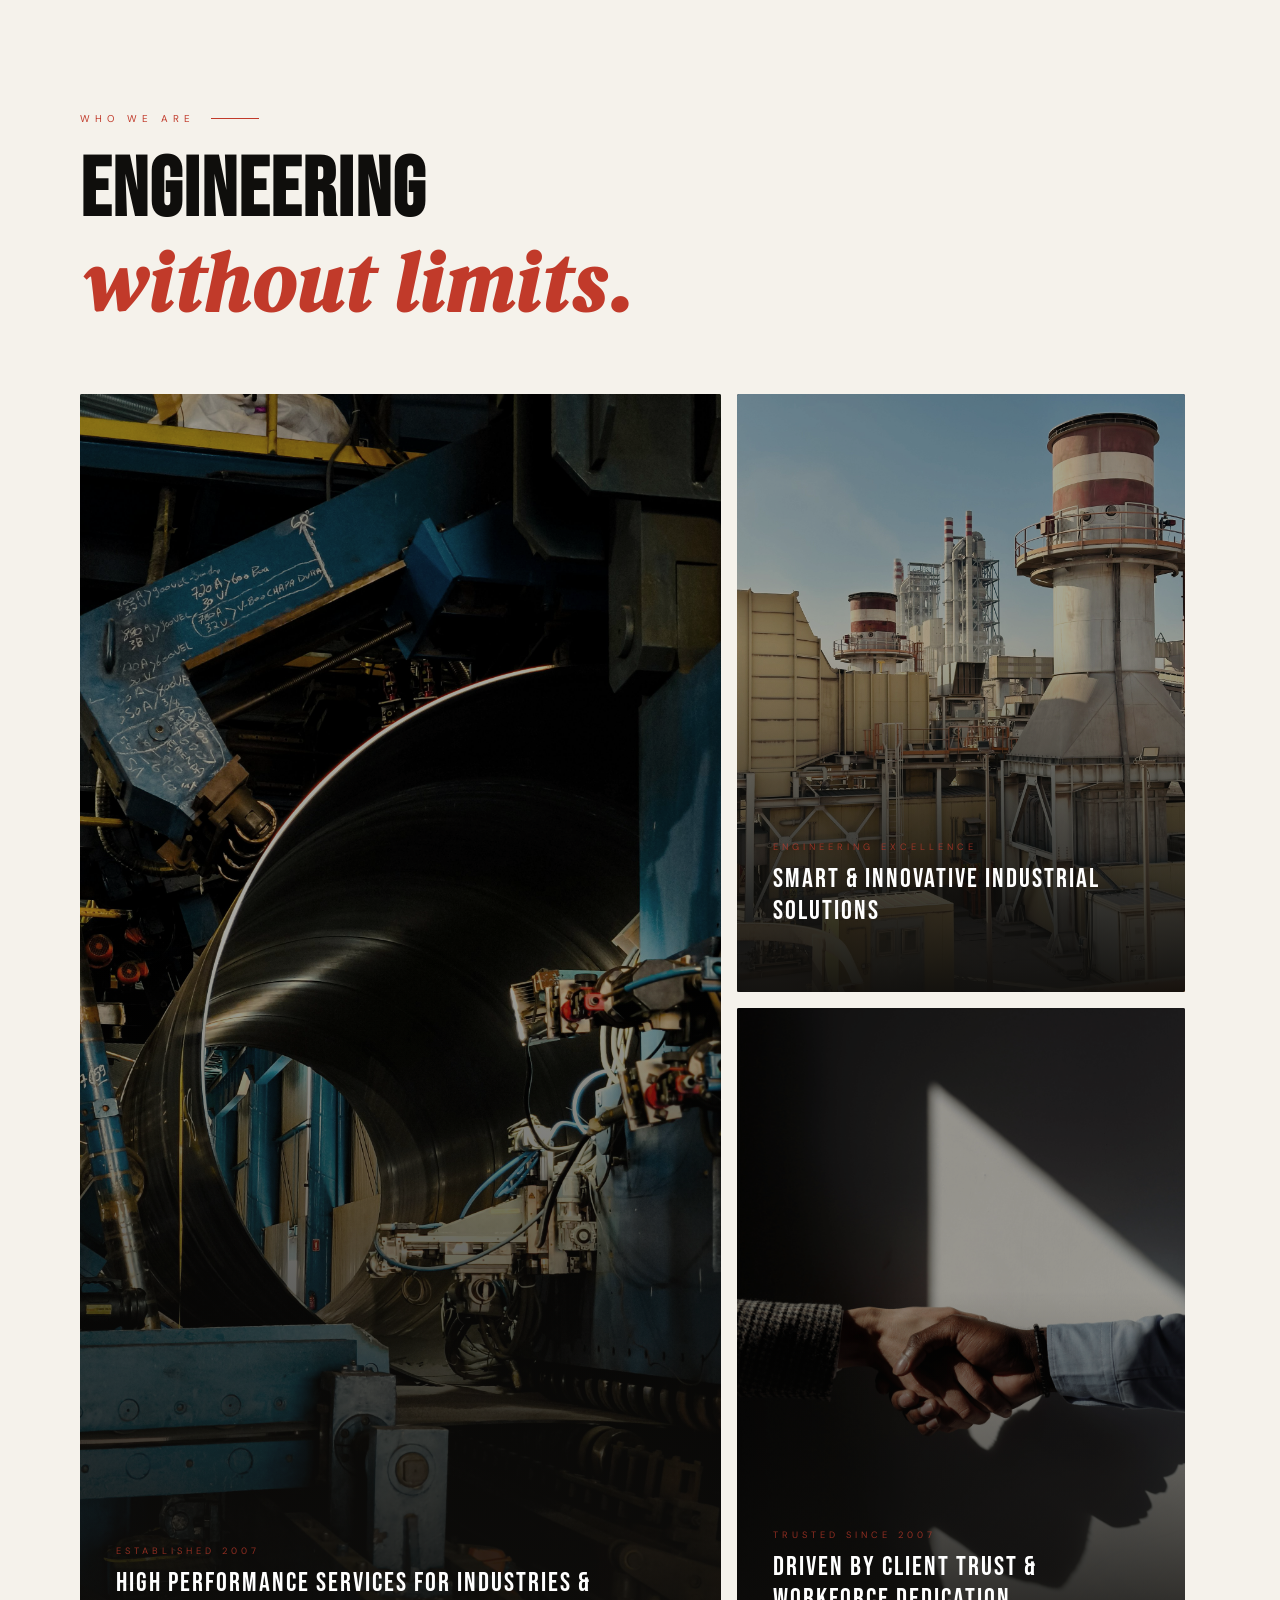
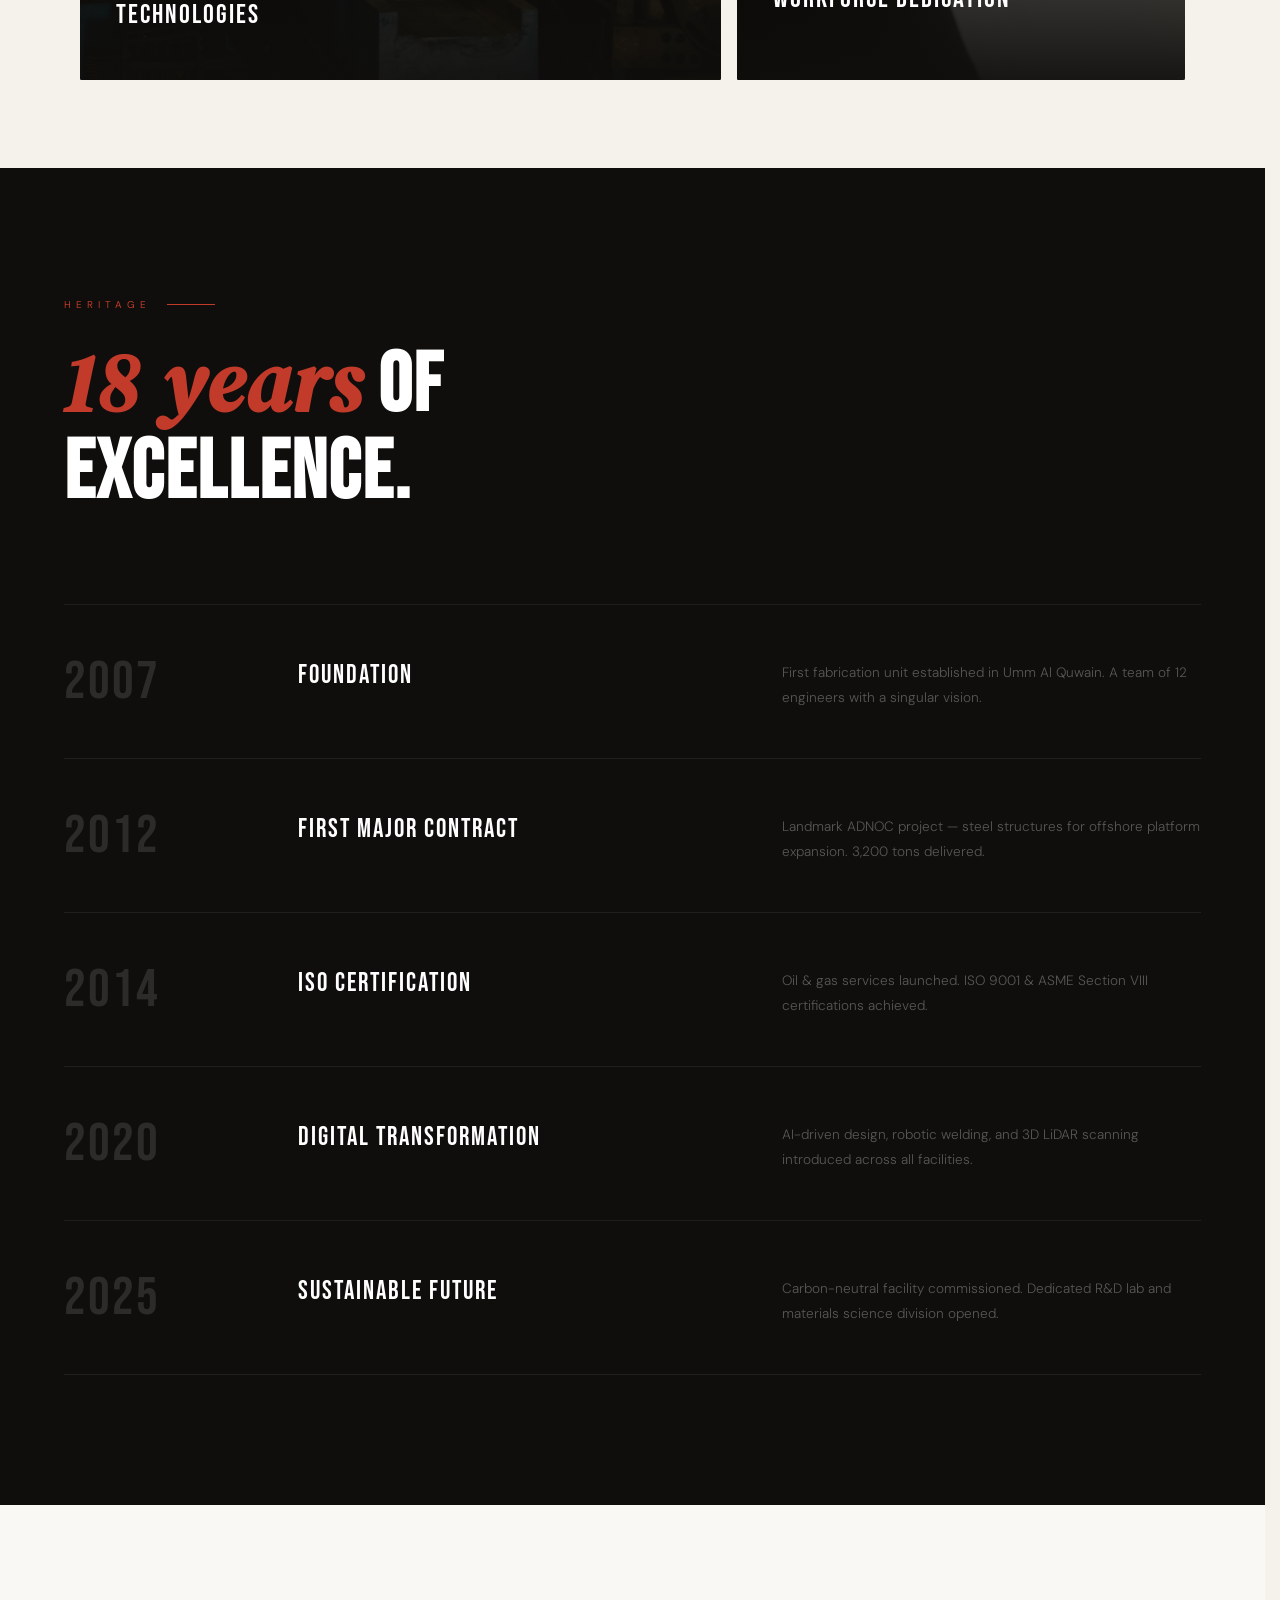
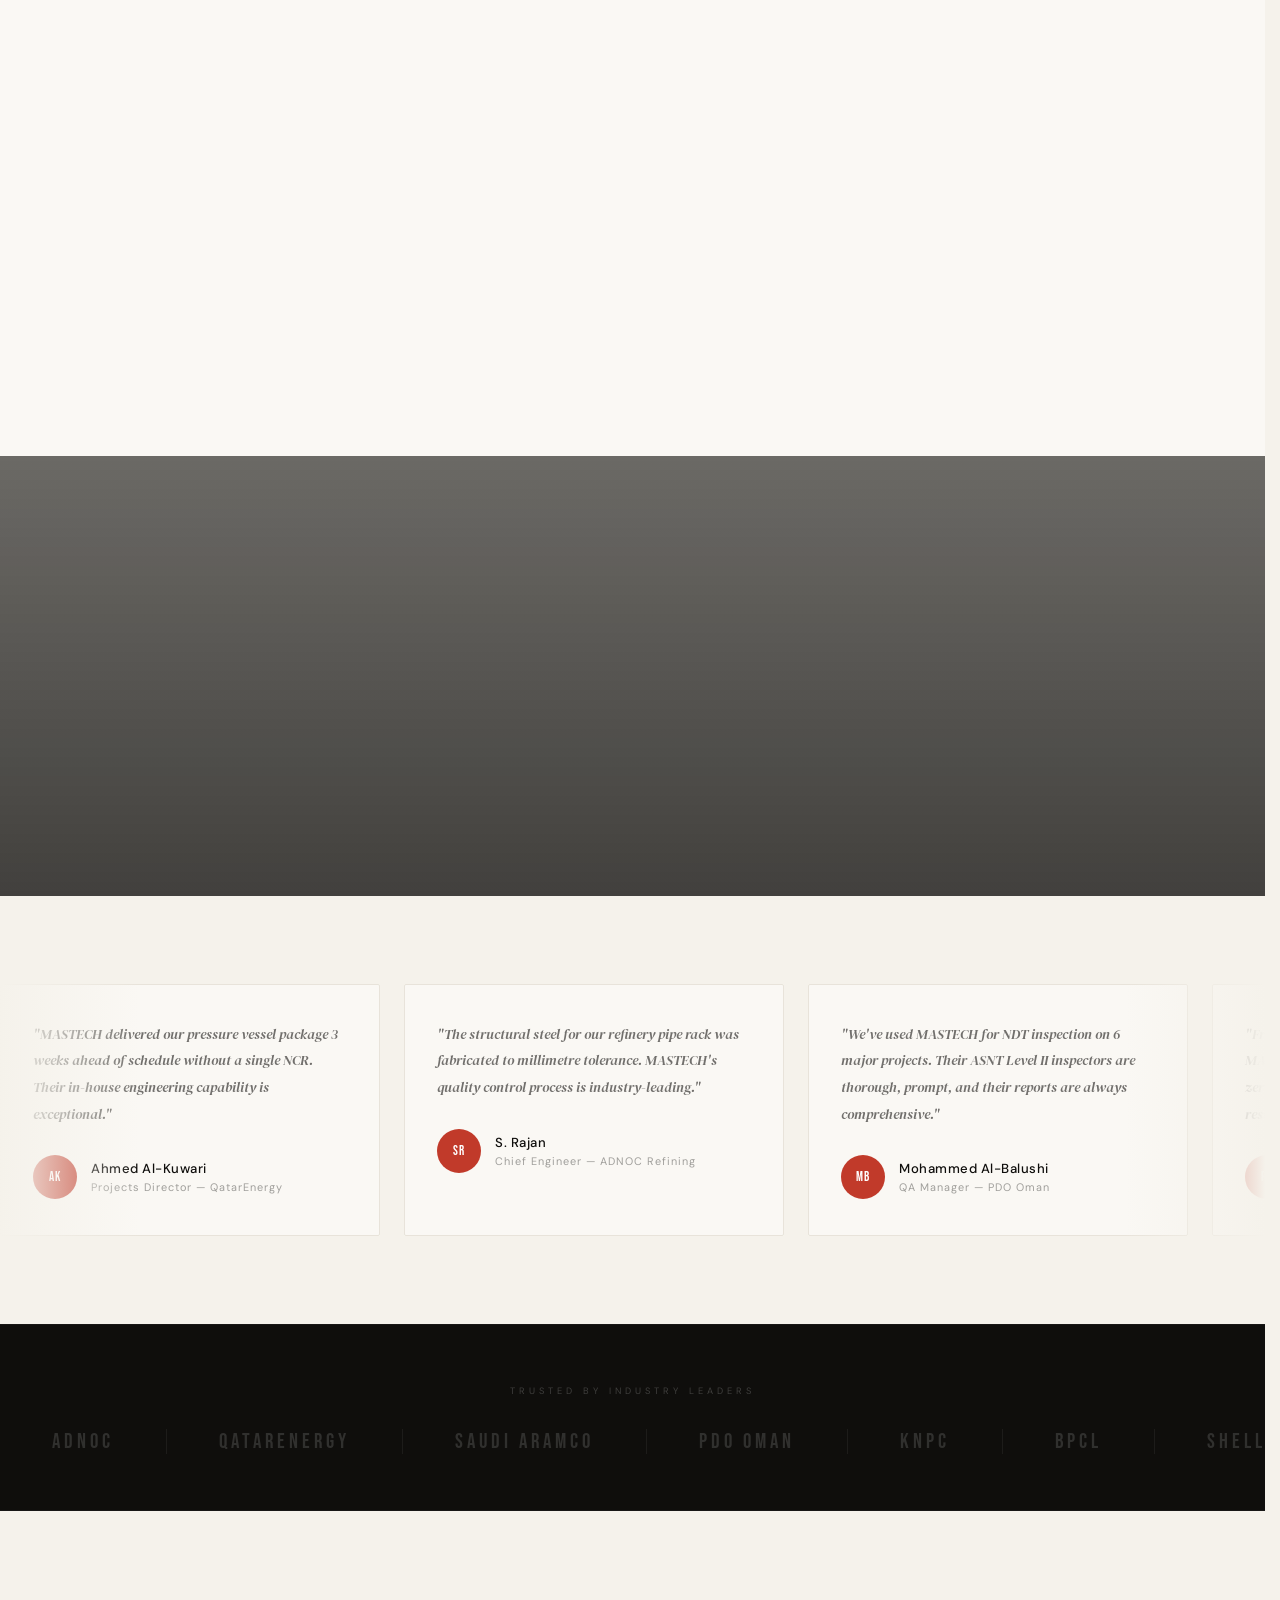
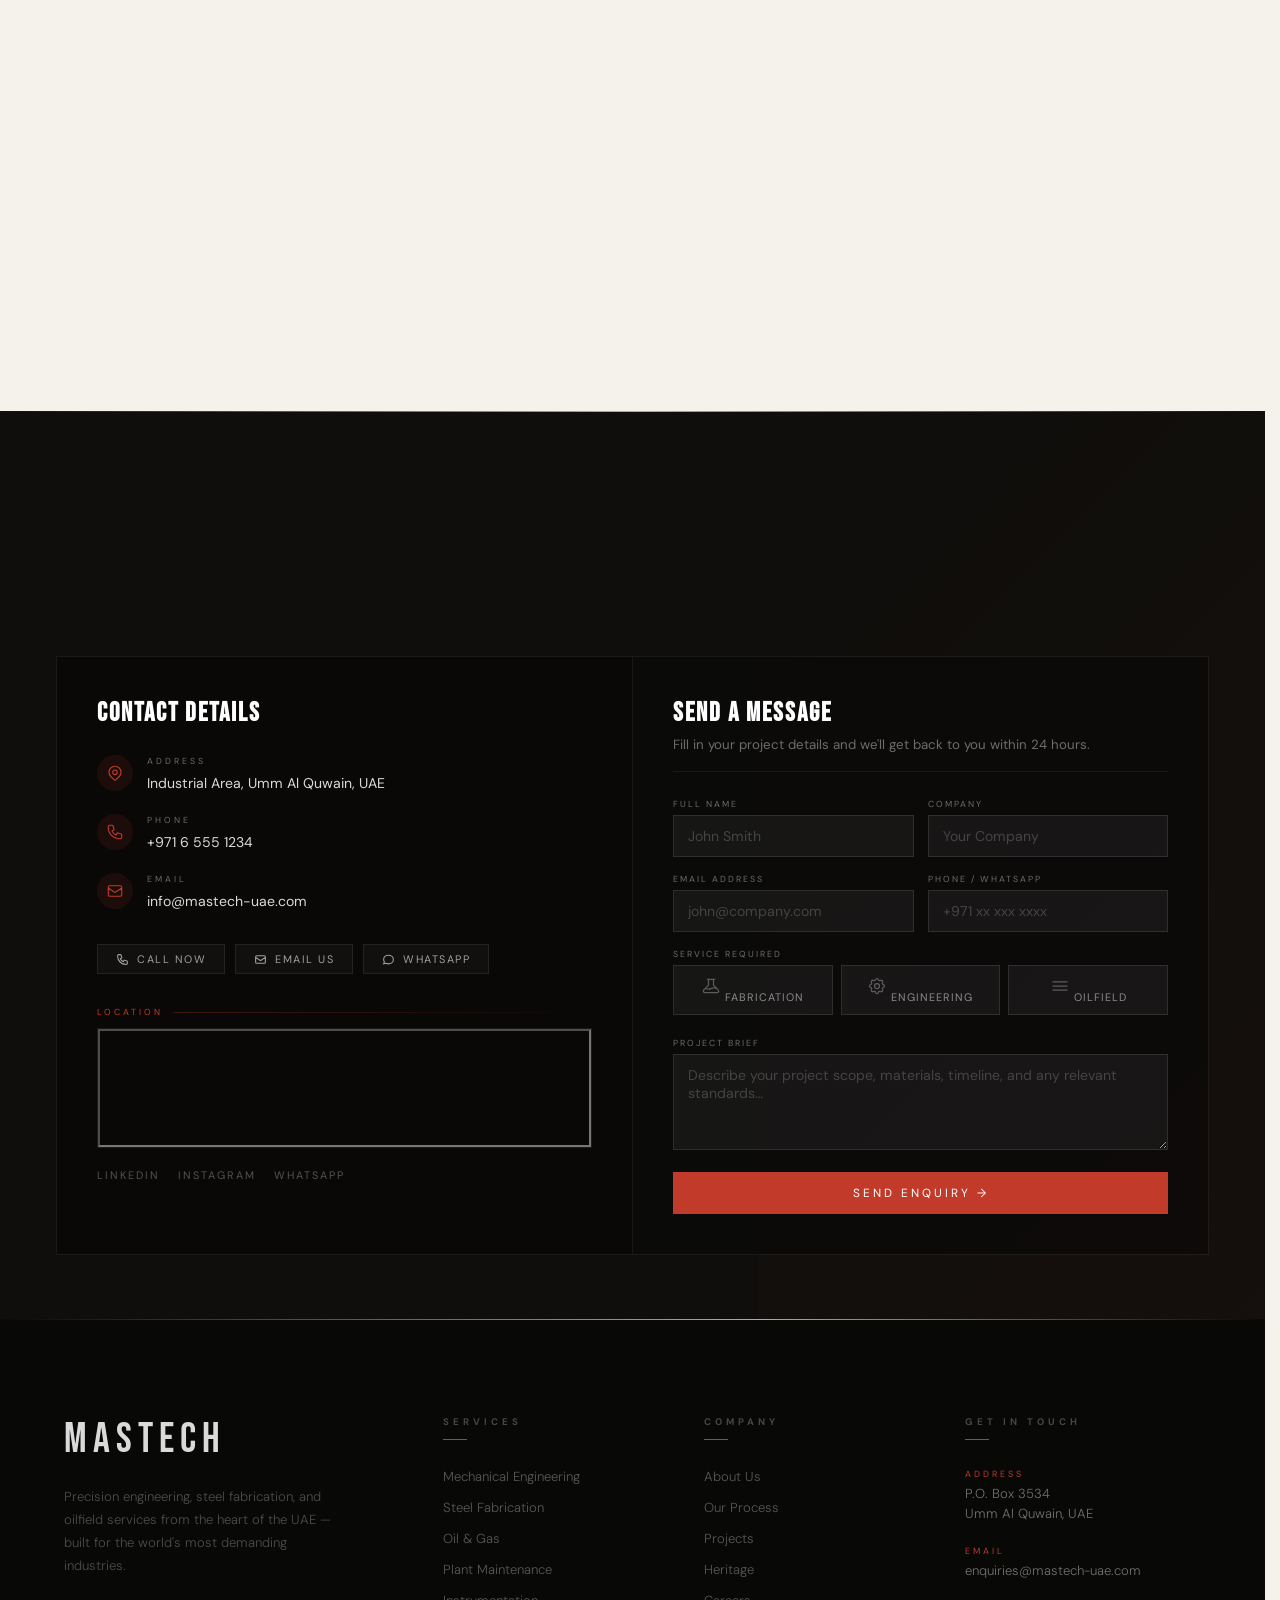
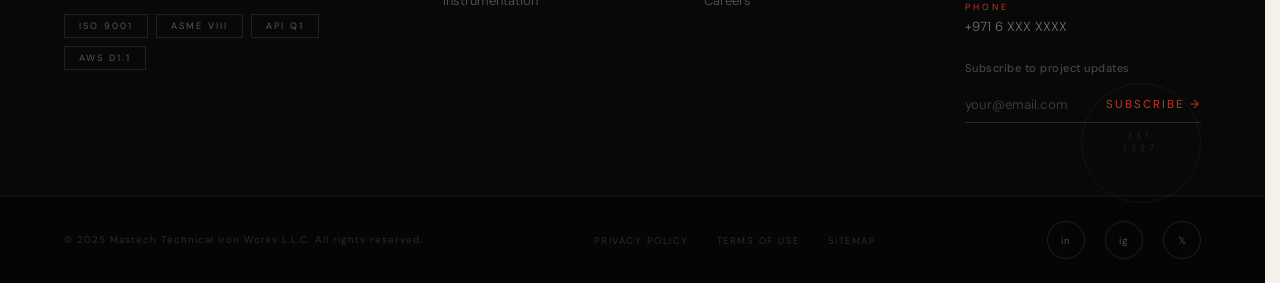
==== commit d0672e30: "projects updates" ====
--- a/index.html
+++ b/index.html
@@ -57,11 +57,11 @@
 
     <a href="#process" onclick="document.getElementById('mobileMenu').classList.remove('open')">Process</a>
 
-    <a href="#projects" onclick="document.getElementById('mobileMenu').classList.remove('open')">Projects</a>
+    <a href="projects.html" onclick="document.getElementById('mobileMenu').classList.remove('open')">Projects</a>
 
     <a href="#timeline" onclick="document.getElementById('mobileMenu').classList.remove('open')">About</a>
 
-    <a href="#contact.html" onclick="document.getElementById('mobileMenu').classList.remove('open')">Contact</a>
+    <a href="contact.html" onclick="document.getElementById('mobileMenu').classList.remove('open')">Contact</a>
 
     <button class="mobile-cta"
       onclick="document.getElementById('contact').scrollIntoView({behavior:'smooth'}); document.getElementById('mobileMenu').classList.remove('open');">Get
@@ -88,7 +88,7 @@
 
       <a href="#process">Process</a>
 
-      <a href="#projects">Projects</a>
+      <a href="projects.html">Projects</a>
 
       <a href="#timeline">About</a>
 
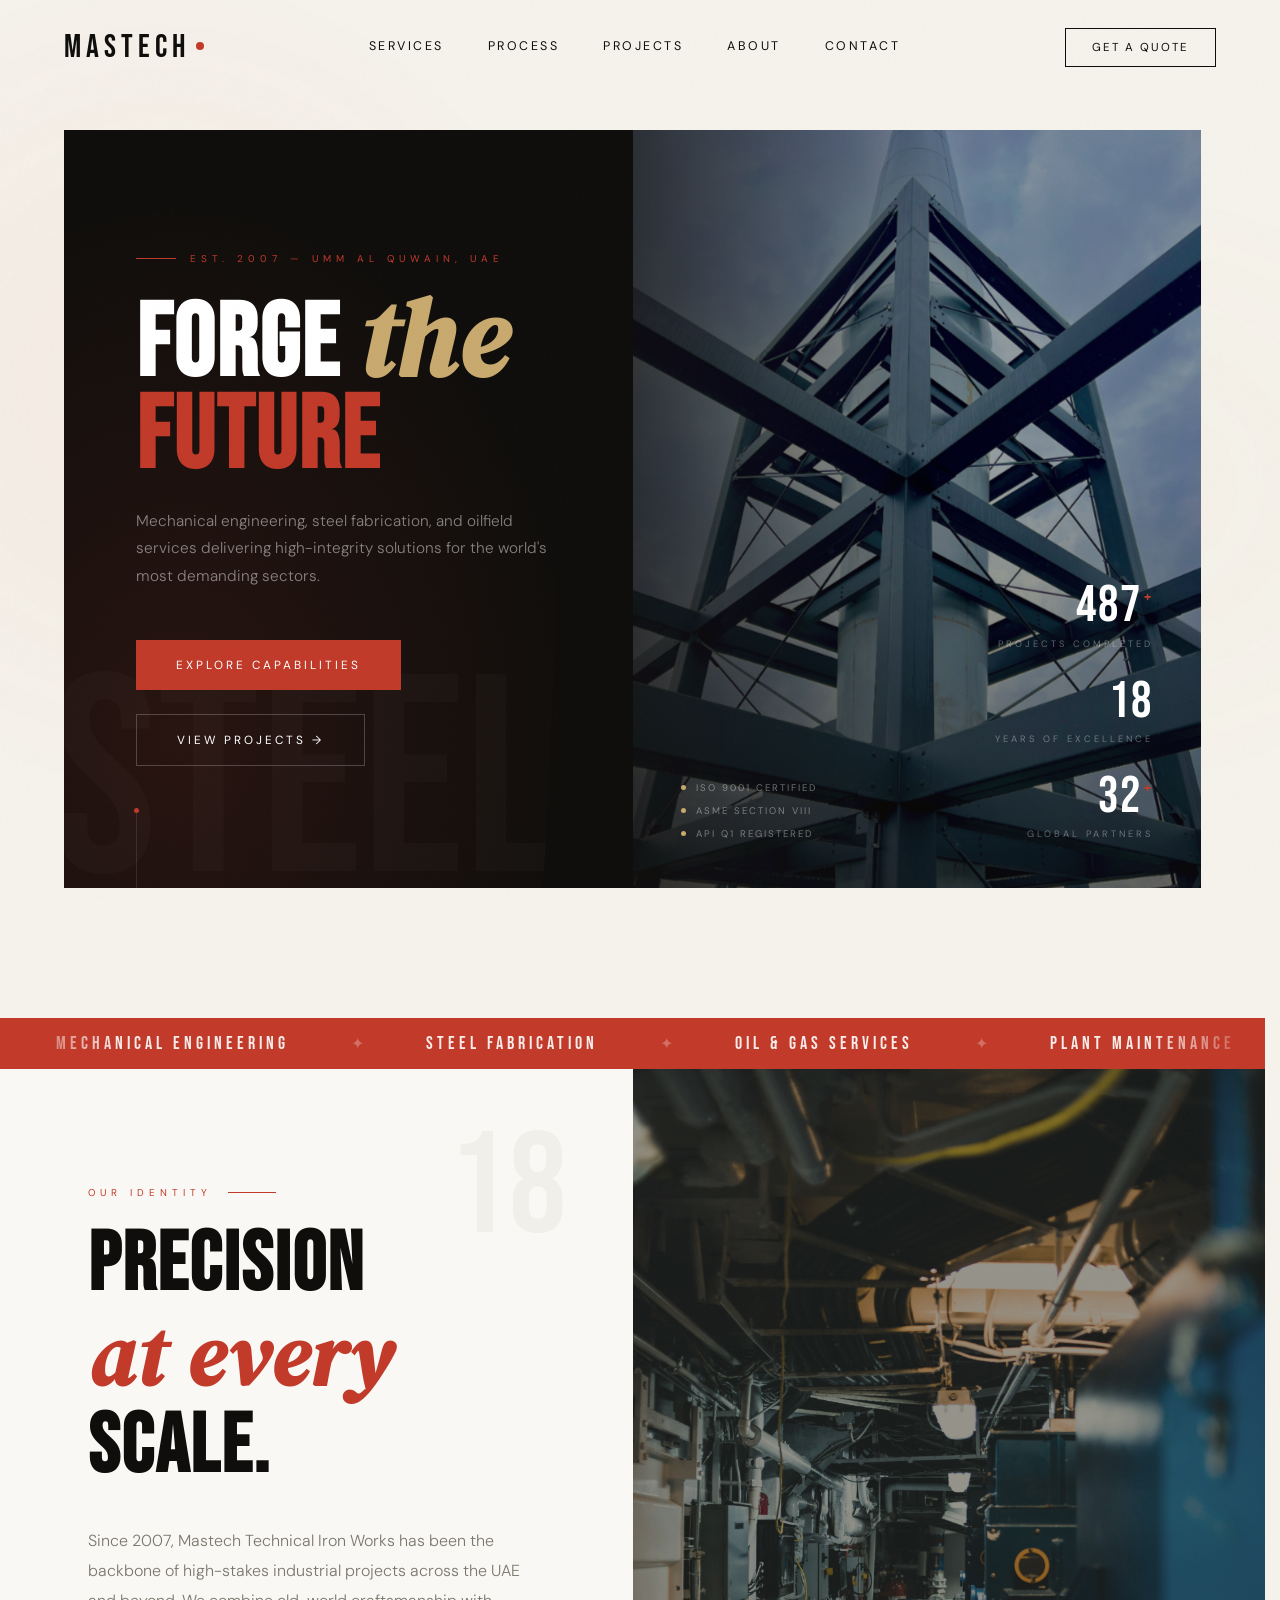
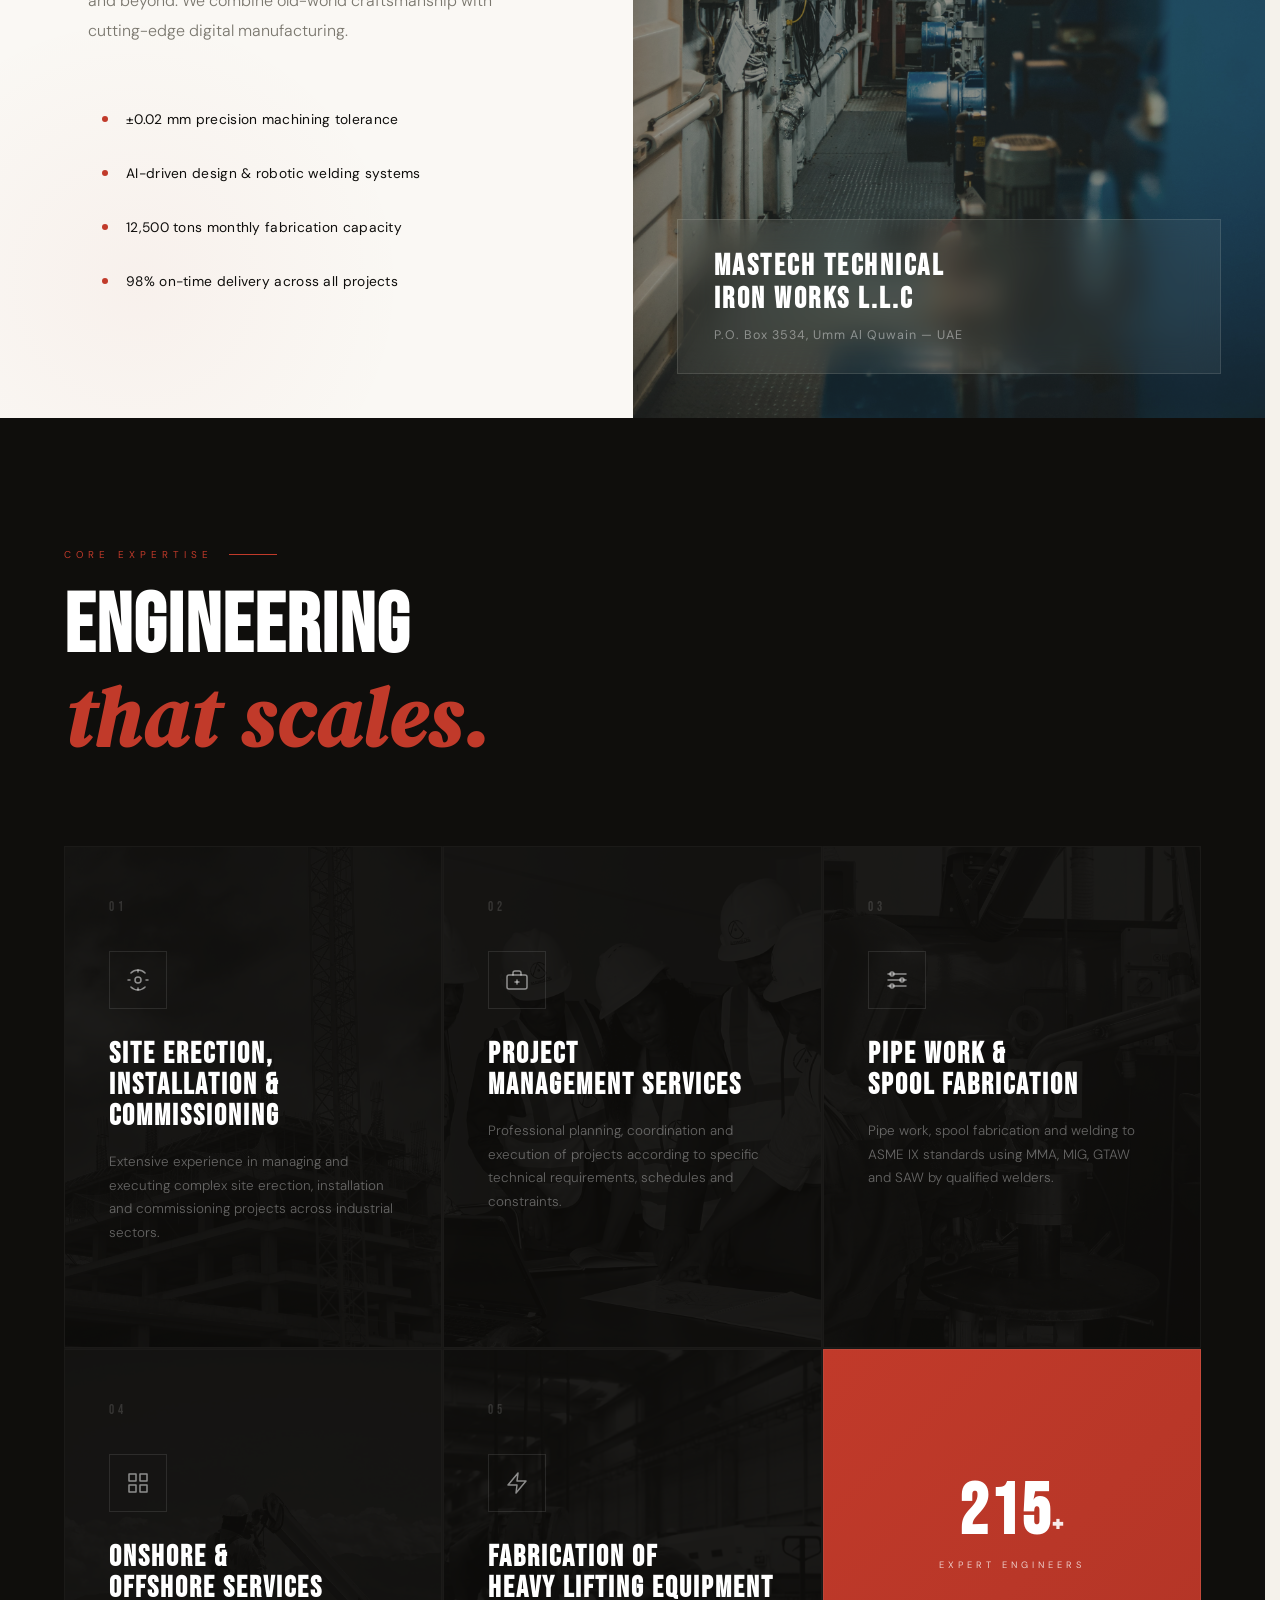
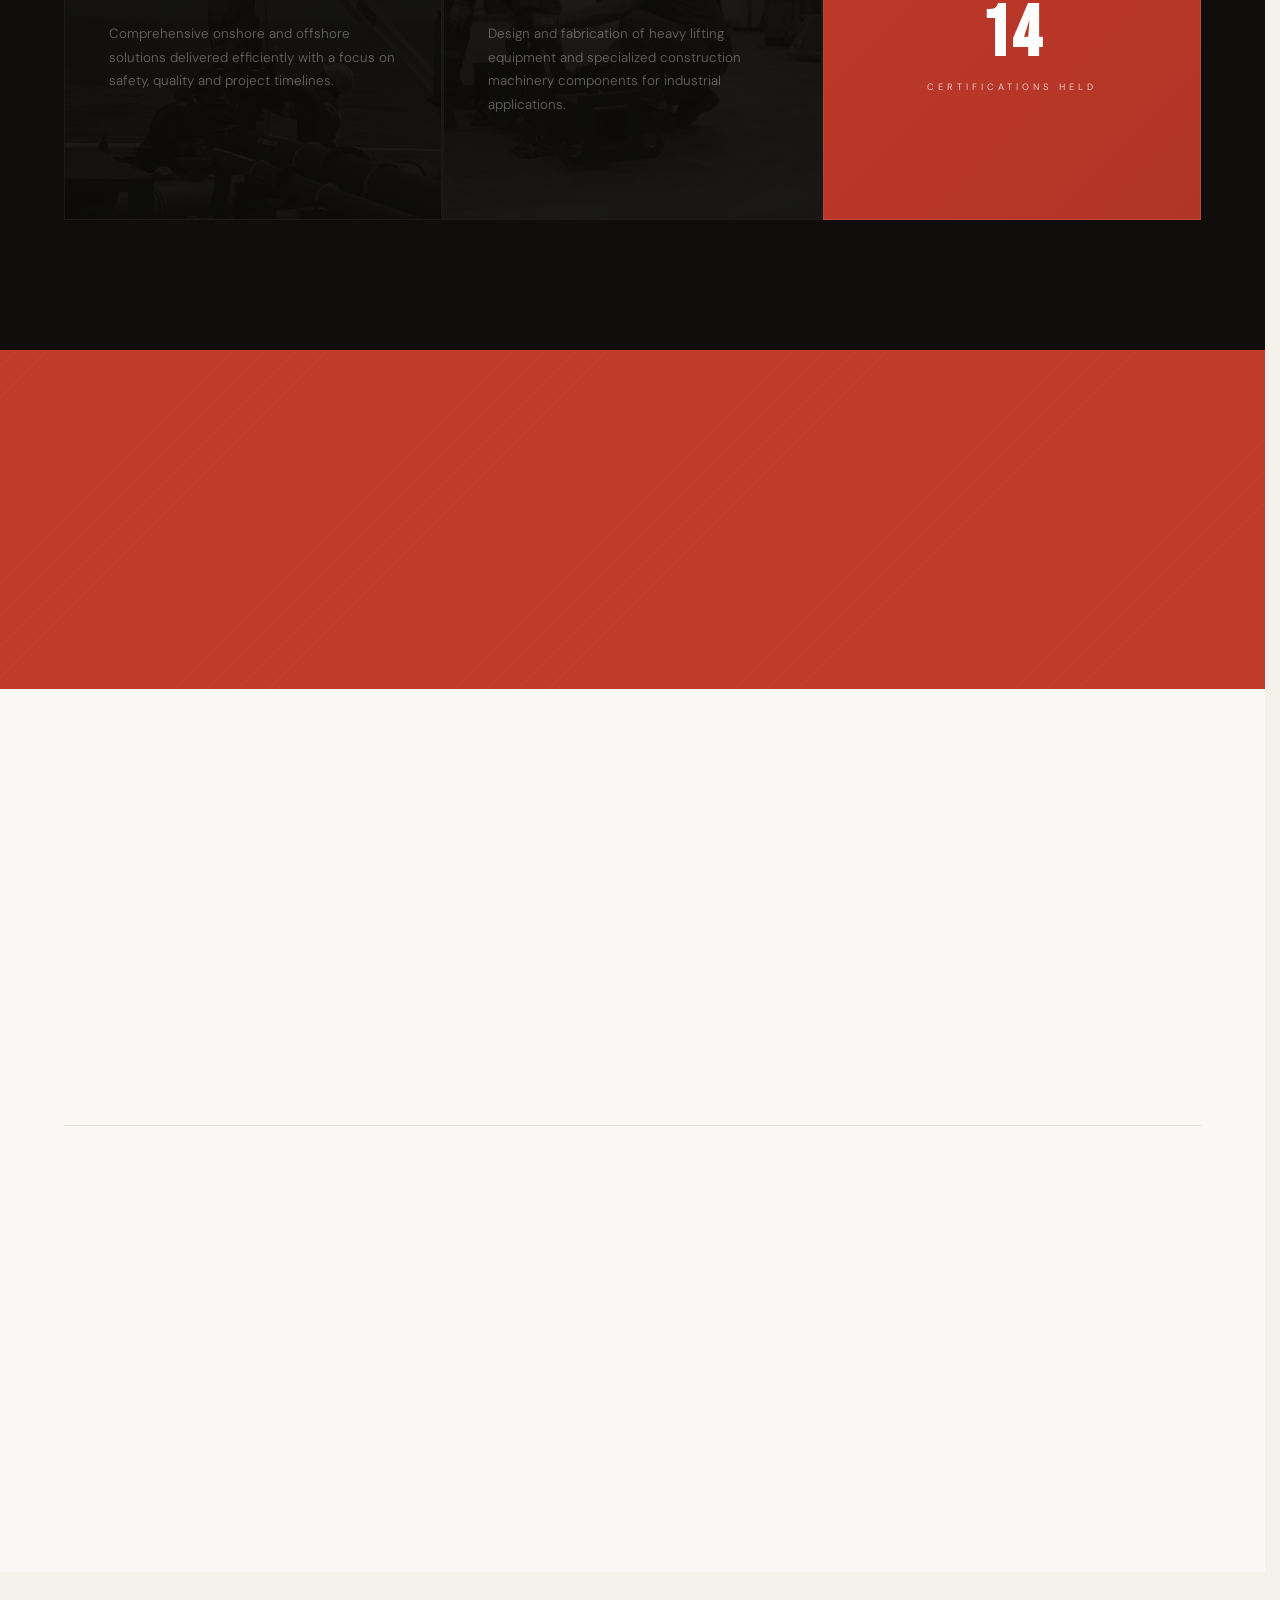
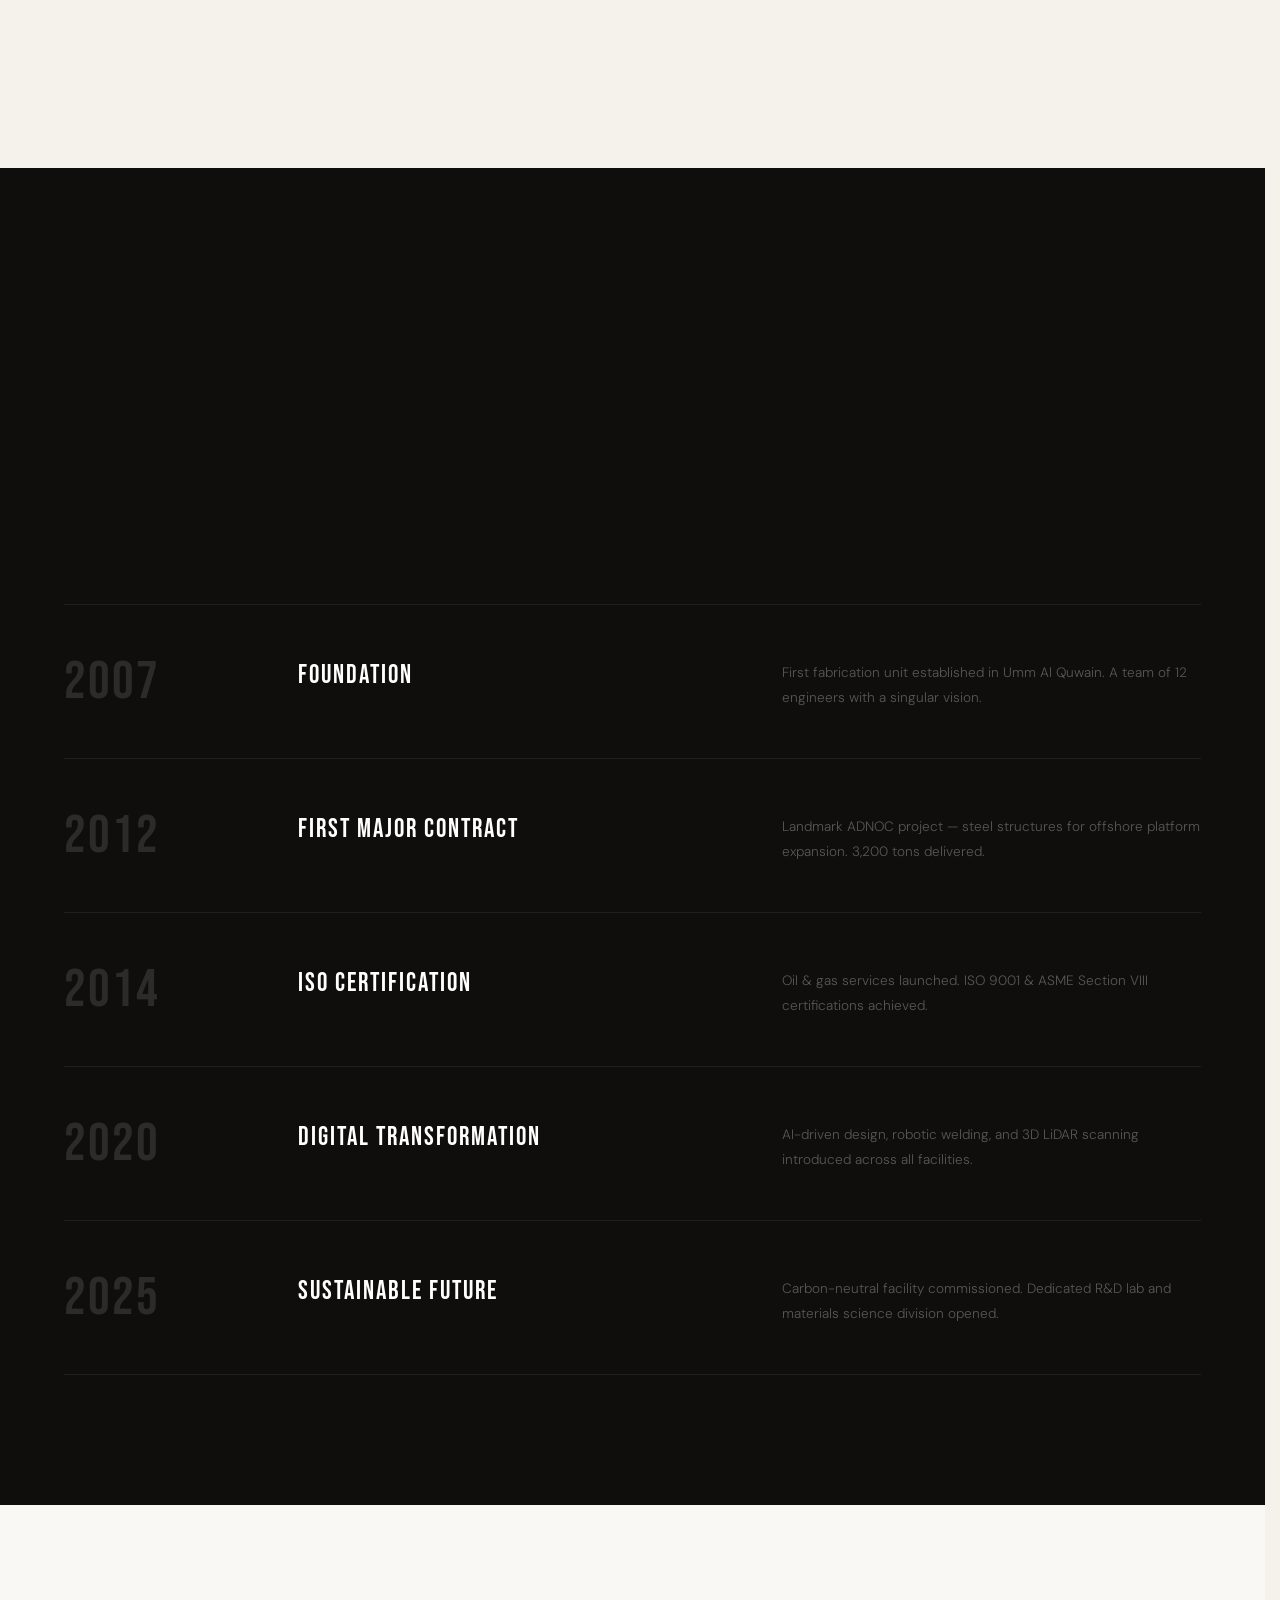
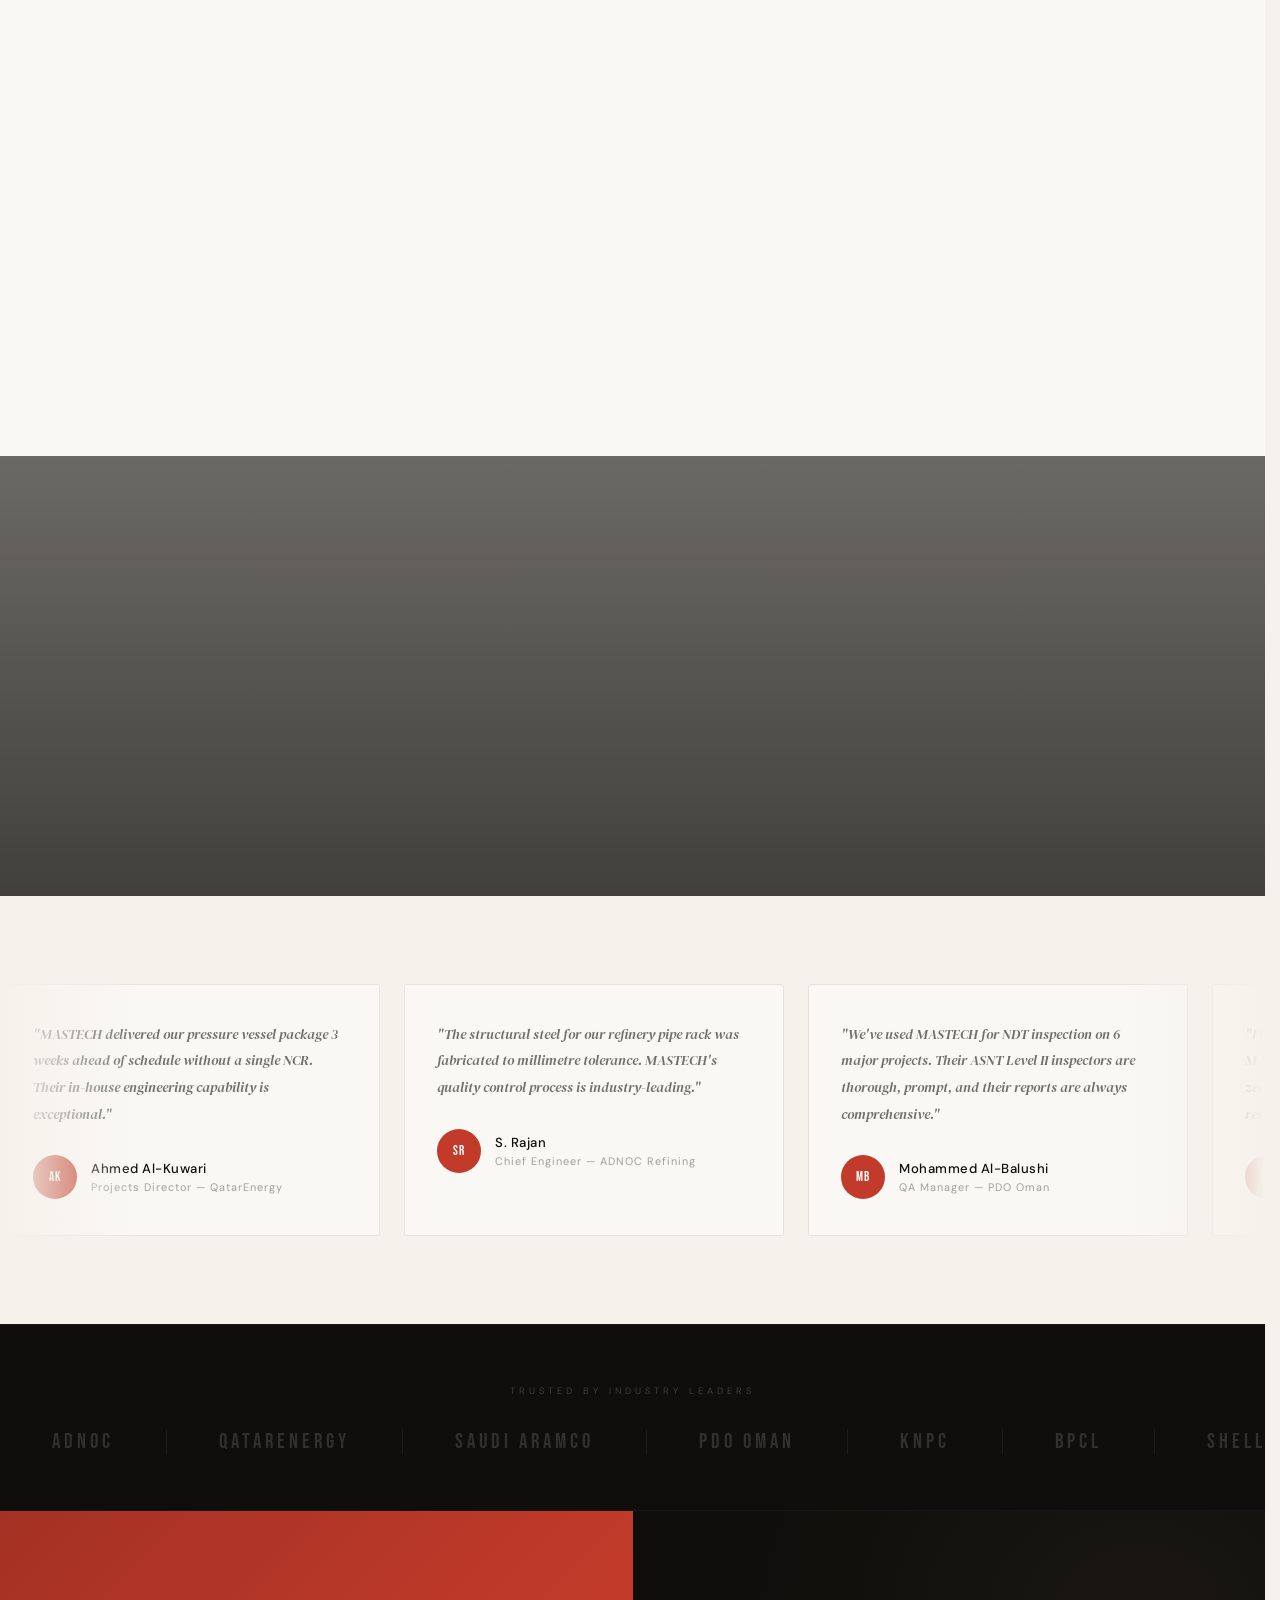
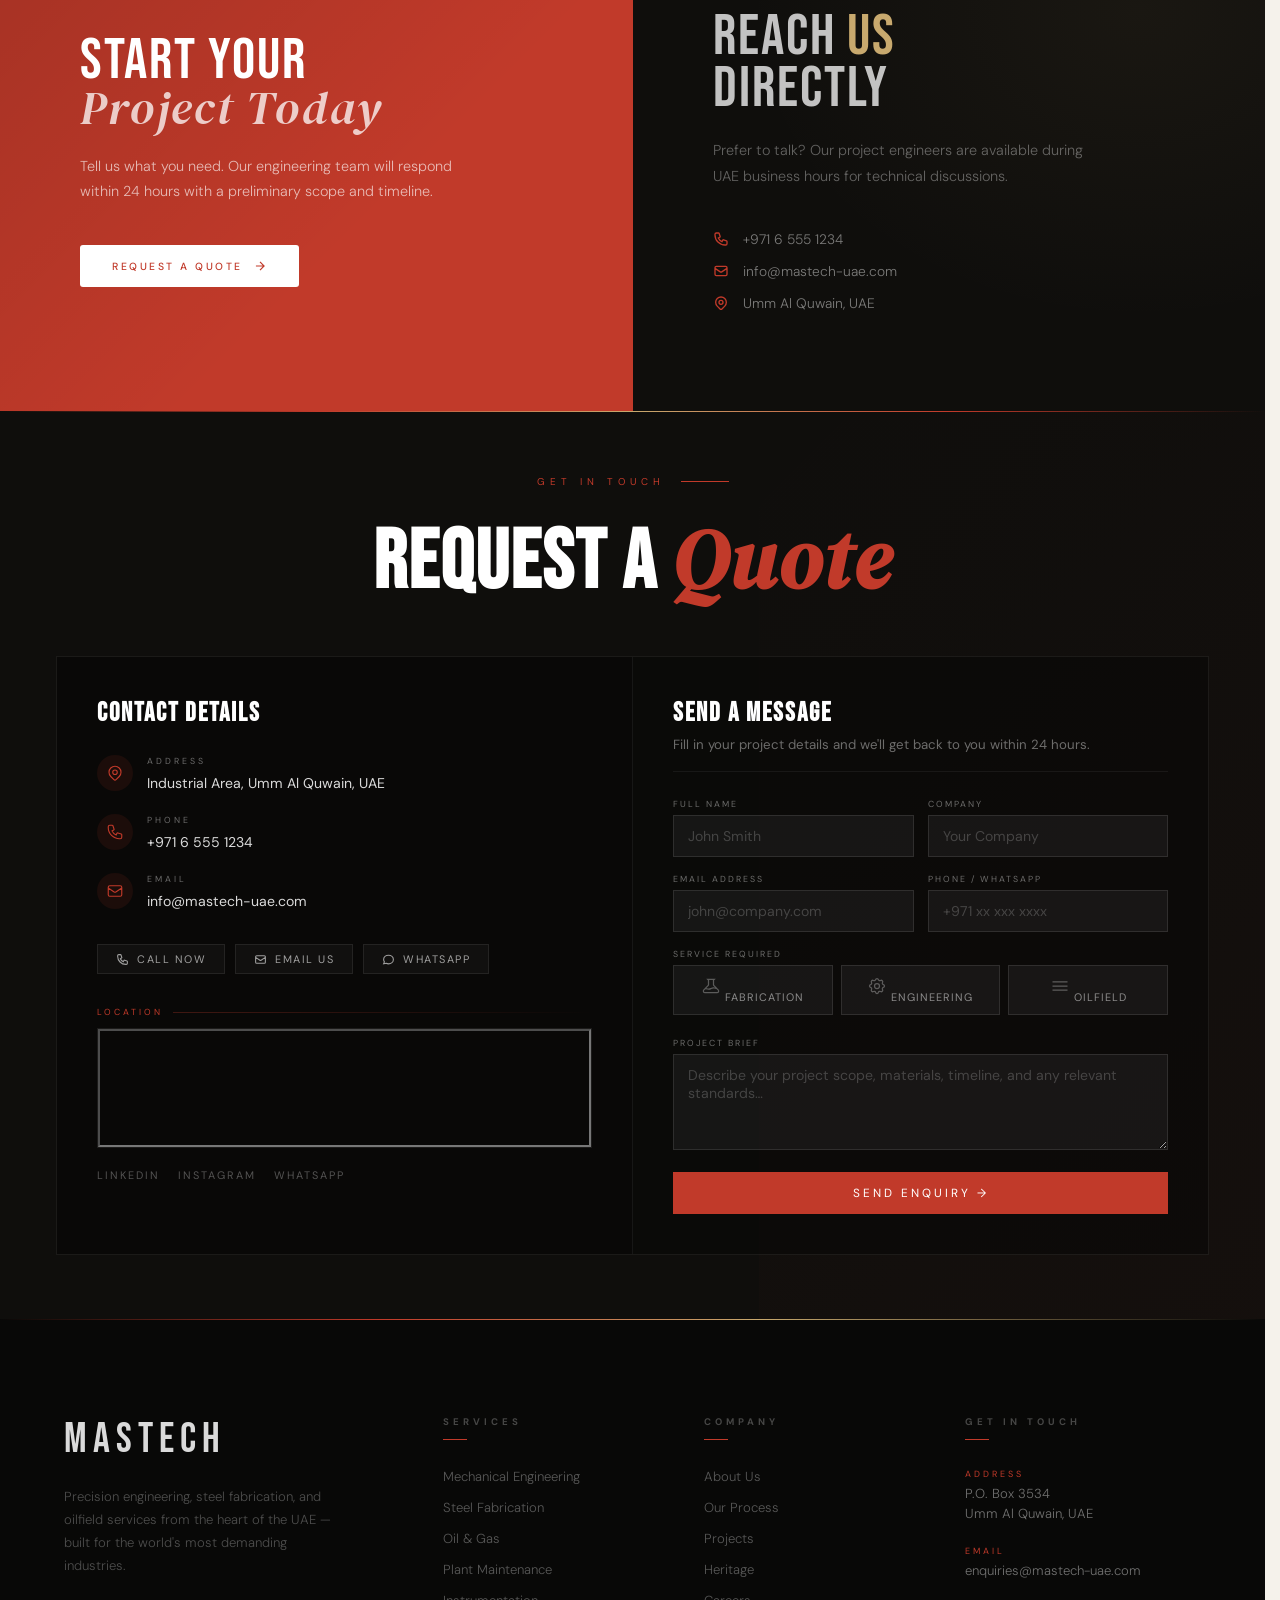
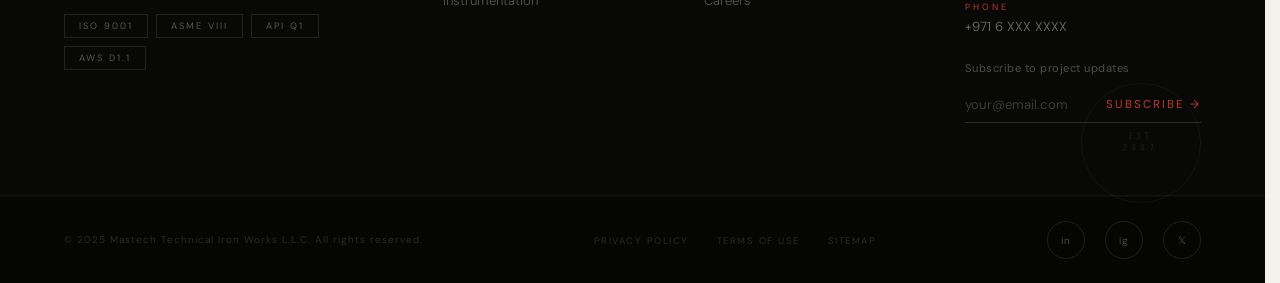
==== commit 053d926e: "about updates" ====
--- a/index.html
+++ b/index.html
@@ -59,7 +59,7 @@
 
     <a href="projects.html" onclick="document.getElementById('mobileMenu').classList.remove('open')">Projects</a>
 
-    <a href="#timeline" onclick="document.getElementById('mobileMenu').classList.remove('open')">About</a>
+    <a href="about.html" onclick="document.getElementById('mobileMenu').classList.remove('open')">About</a>
 
     <a href="contact.html" onclick="document.getElementById('mobileMenu').classList.remove('open')">Contact</a>
 
@@ -90,7 +90,7 @@
 
       <a href="projects.html">Projects</a>
 
-      <a href="#timeline">About</a>
+      <a href="about.html">About</a>
 
       <a href="contact.html">Contact</a>
 
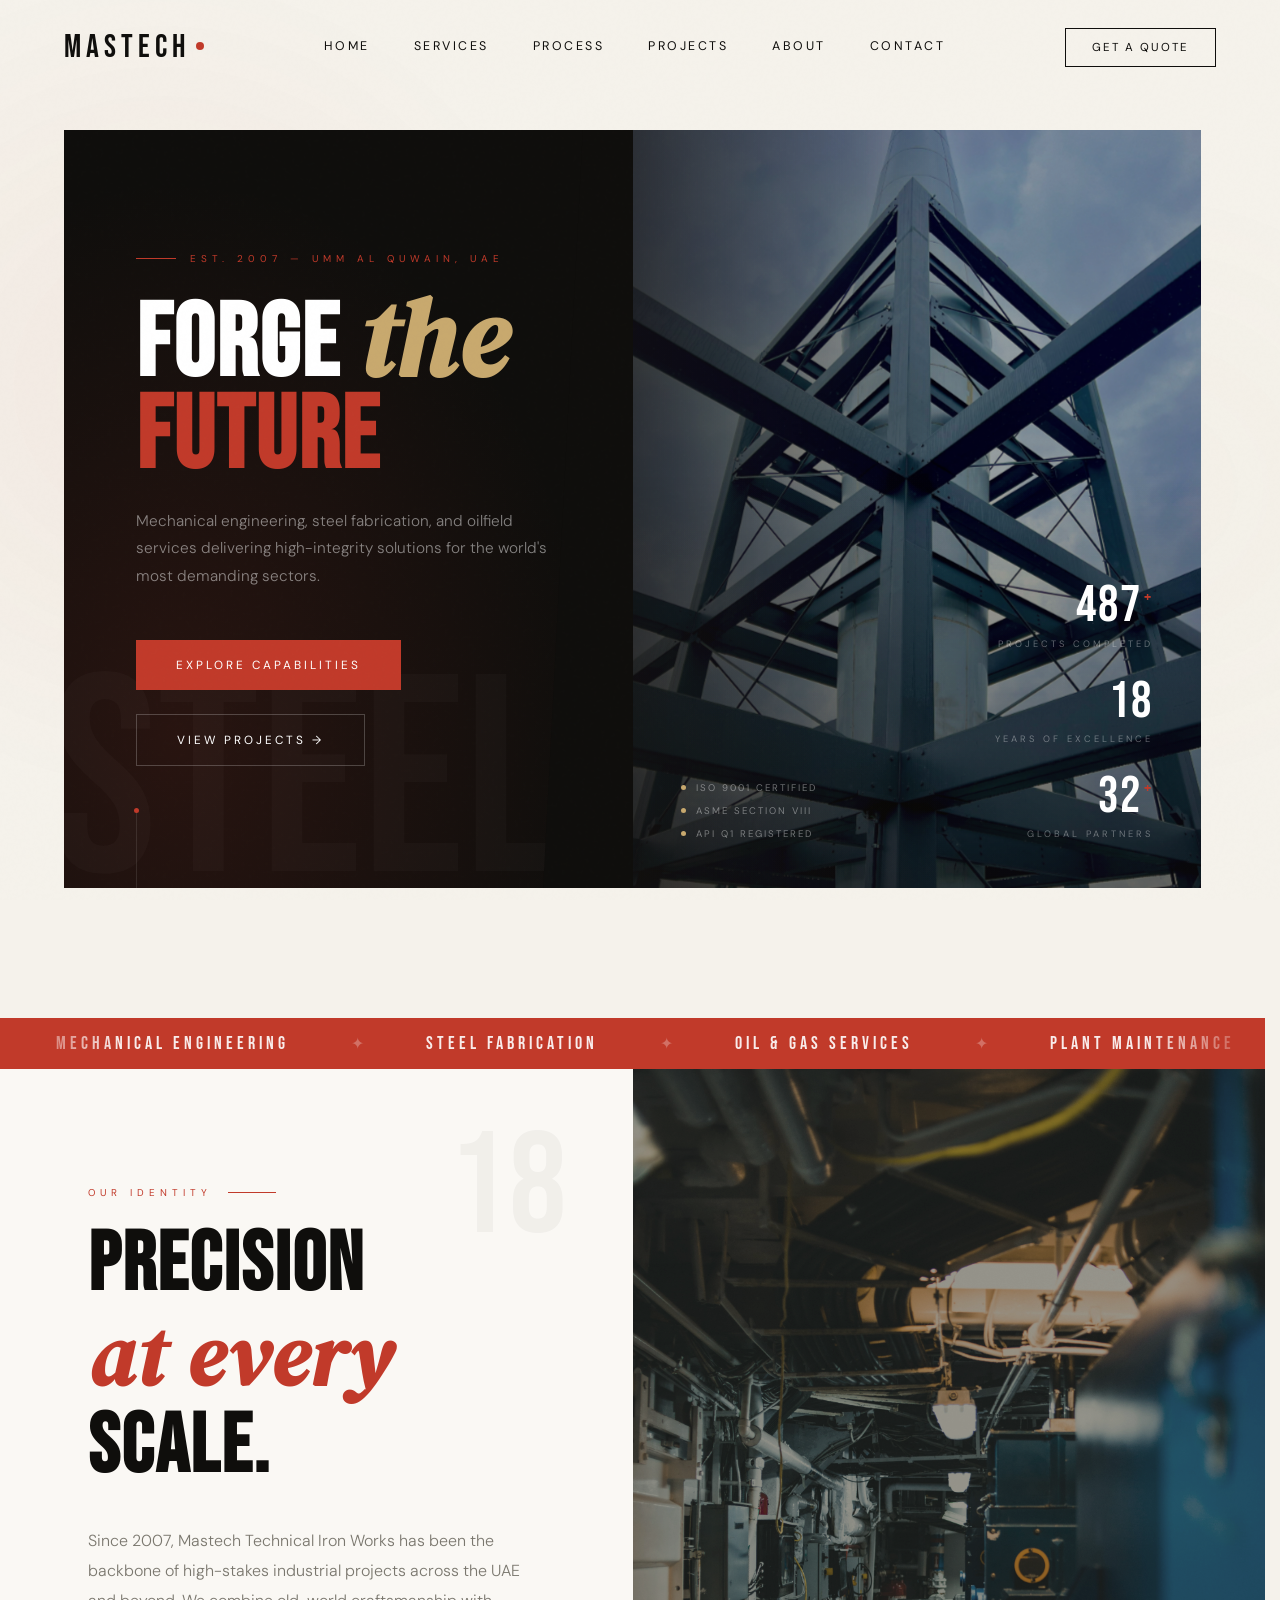
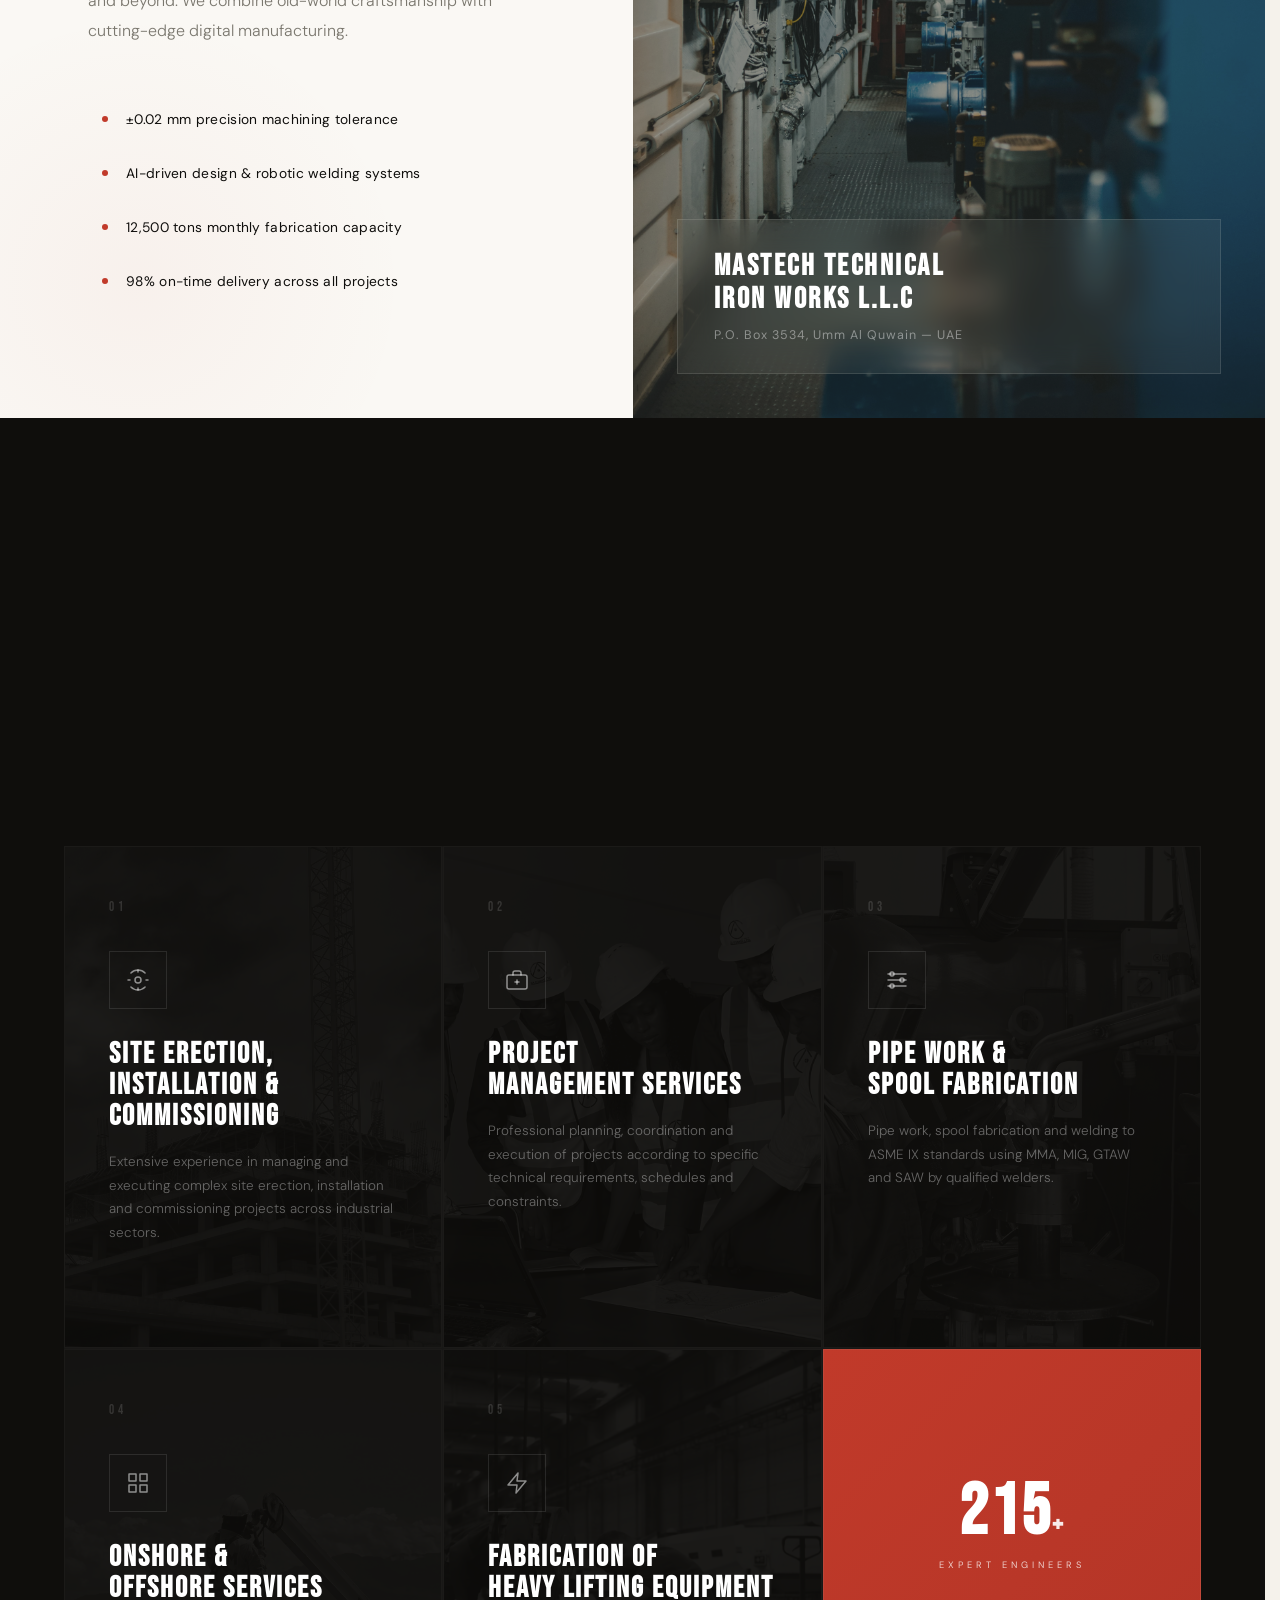
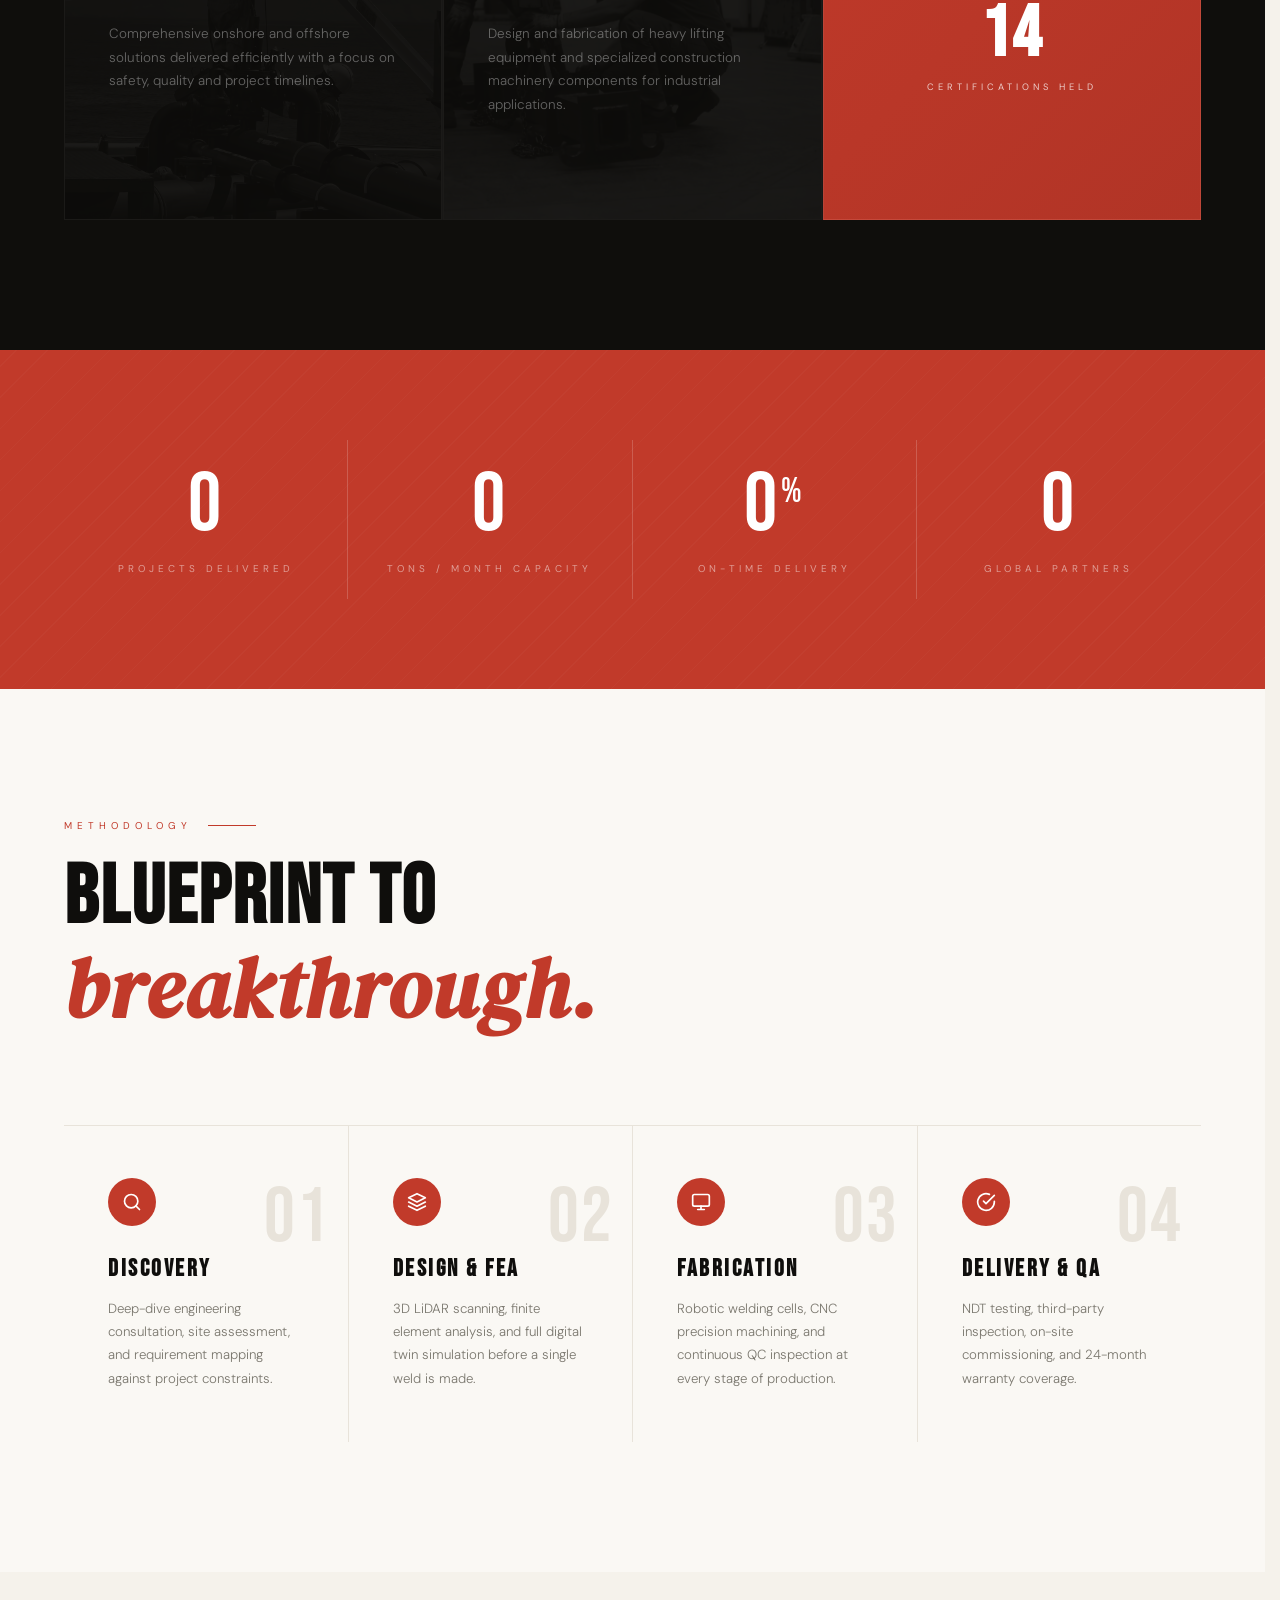
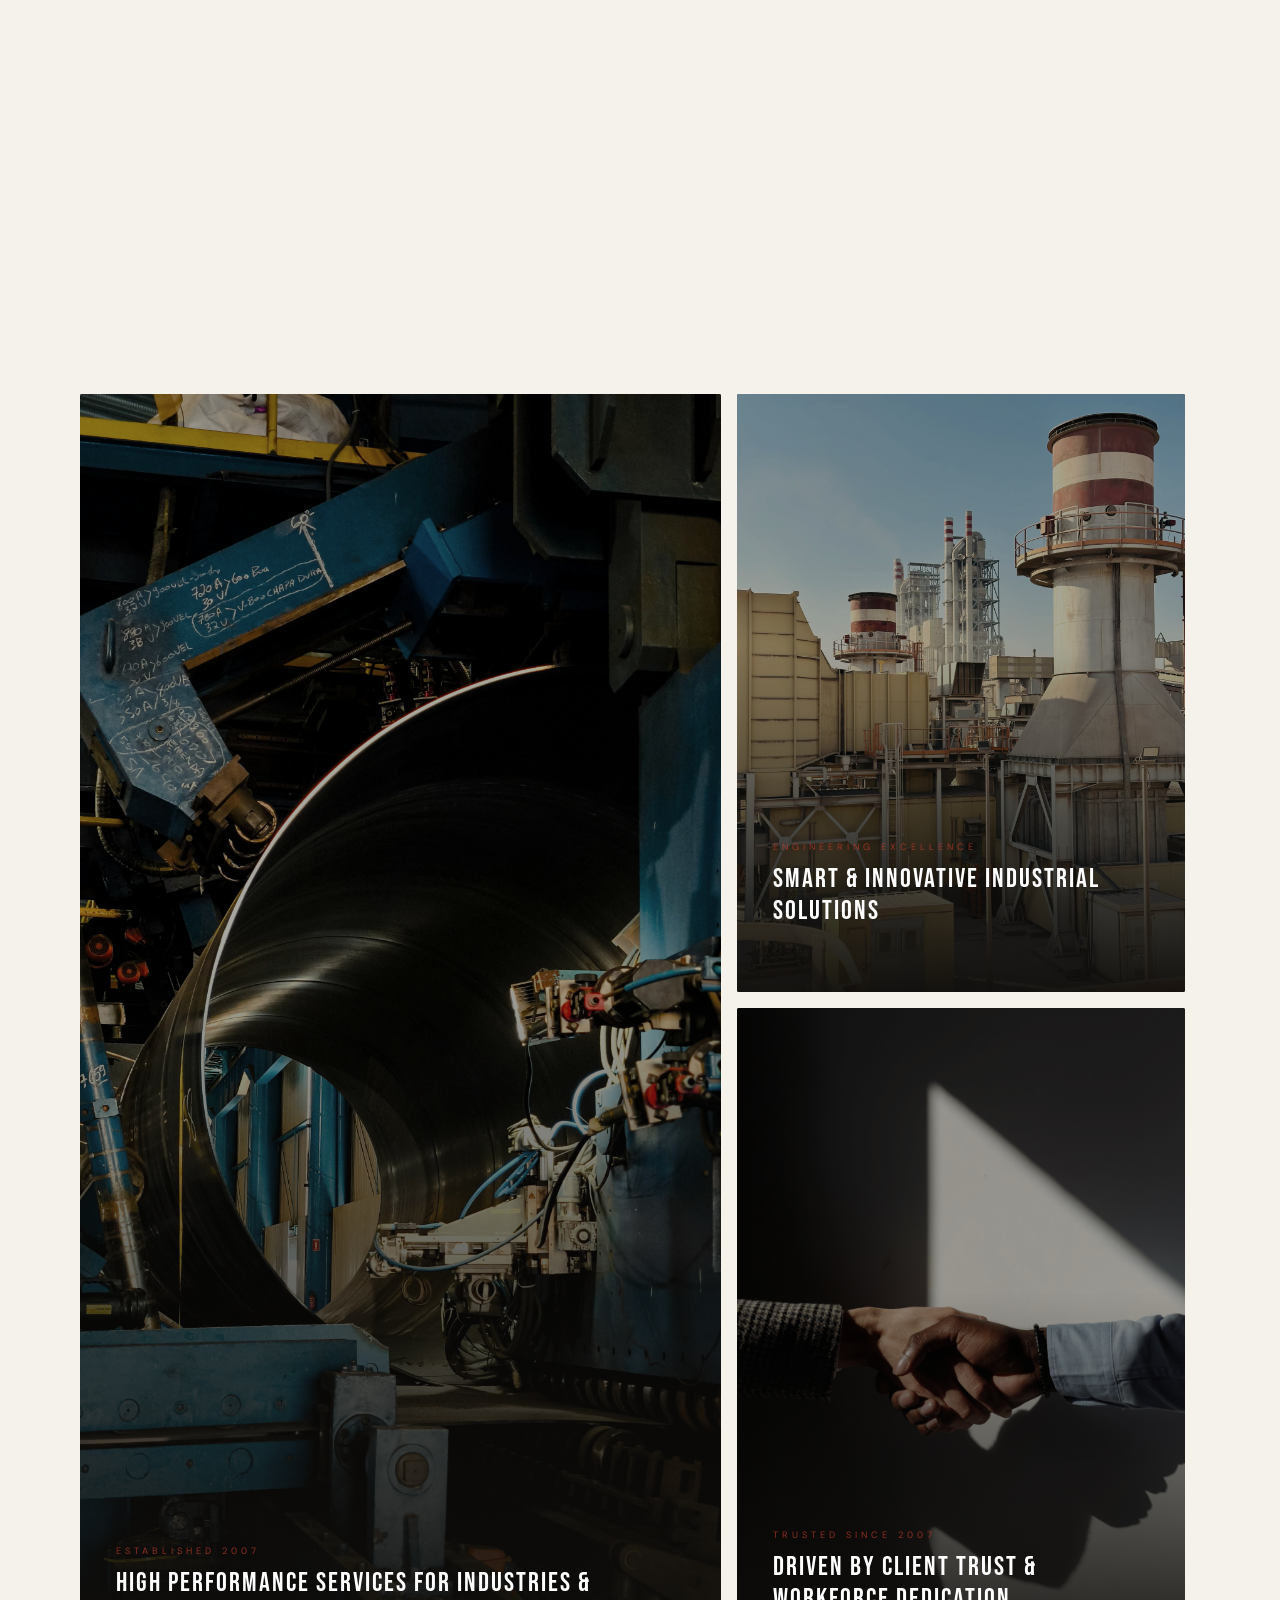
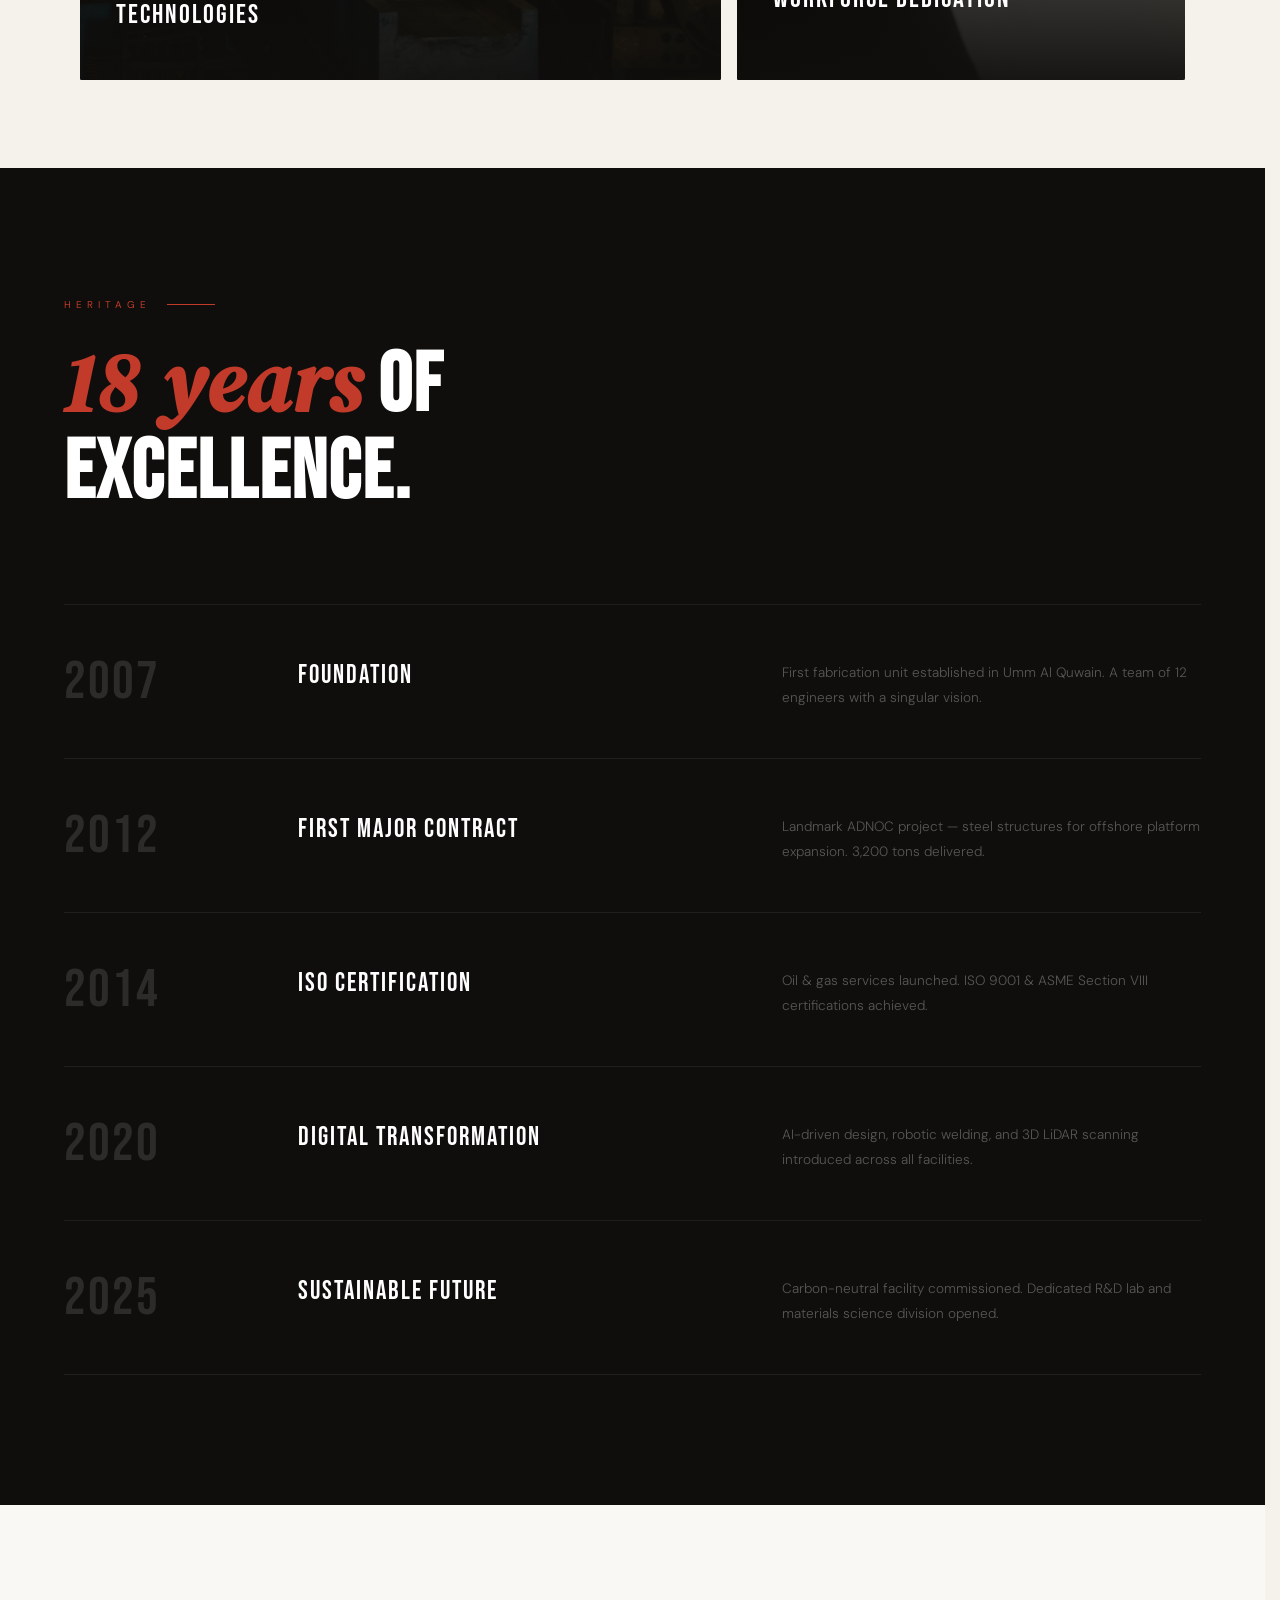
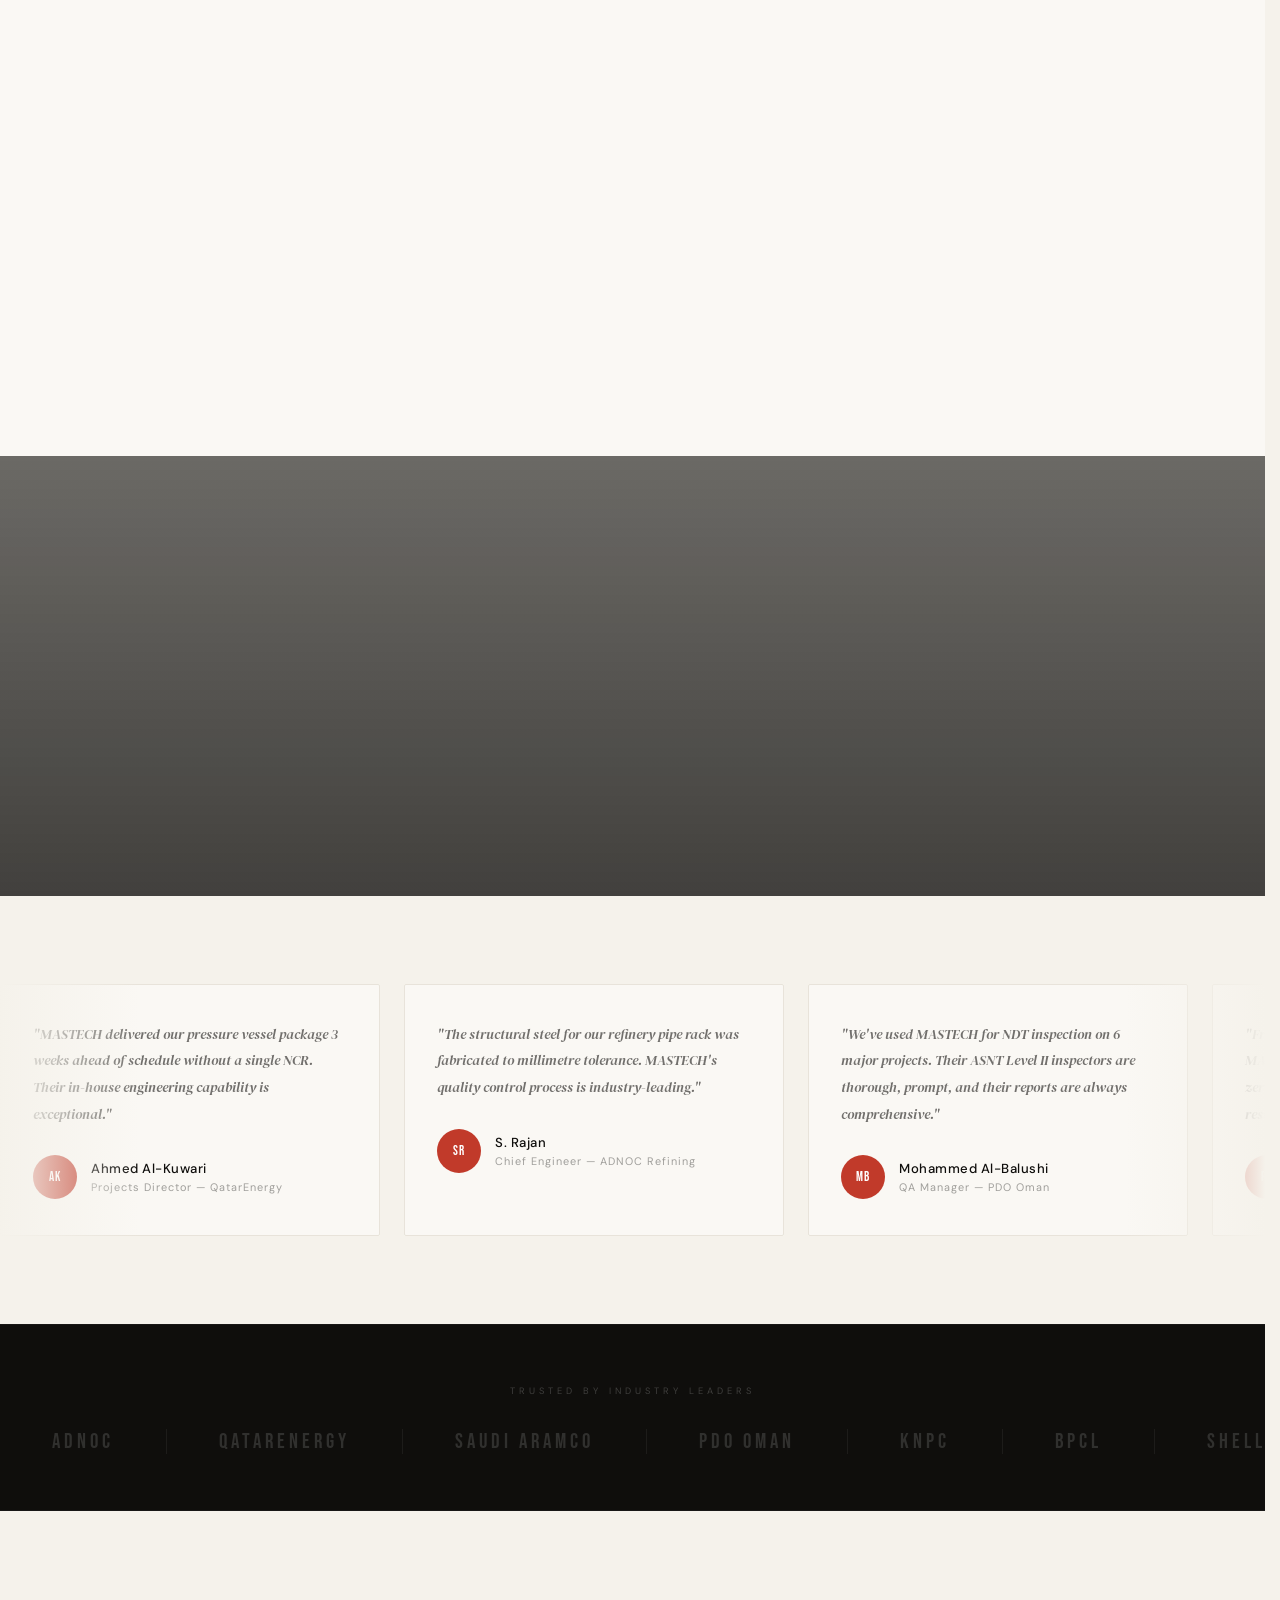
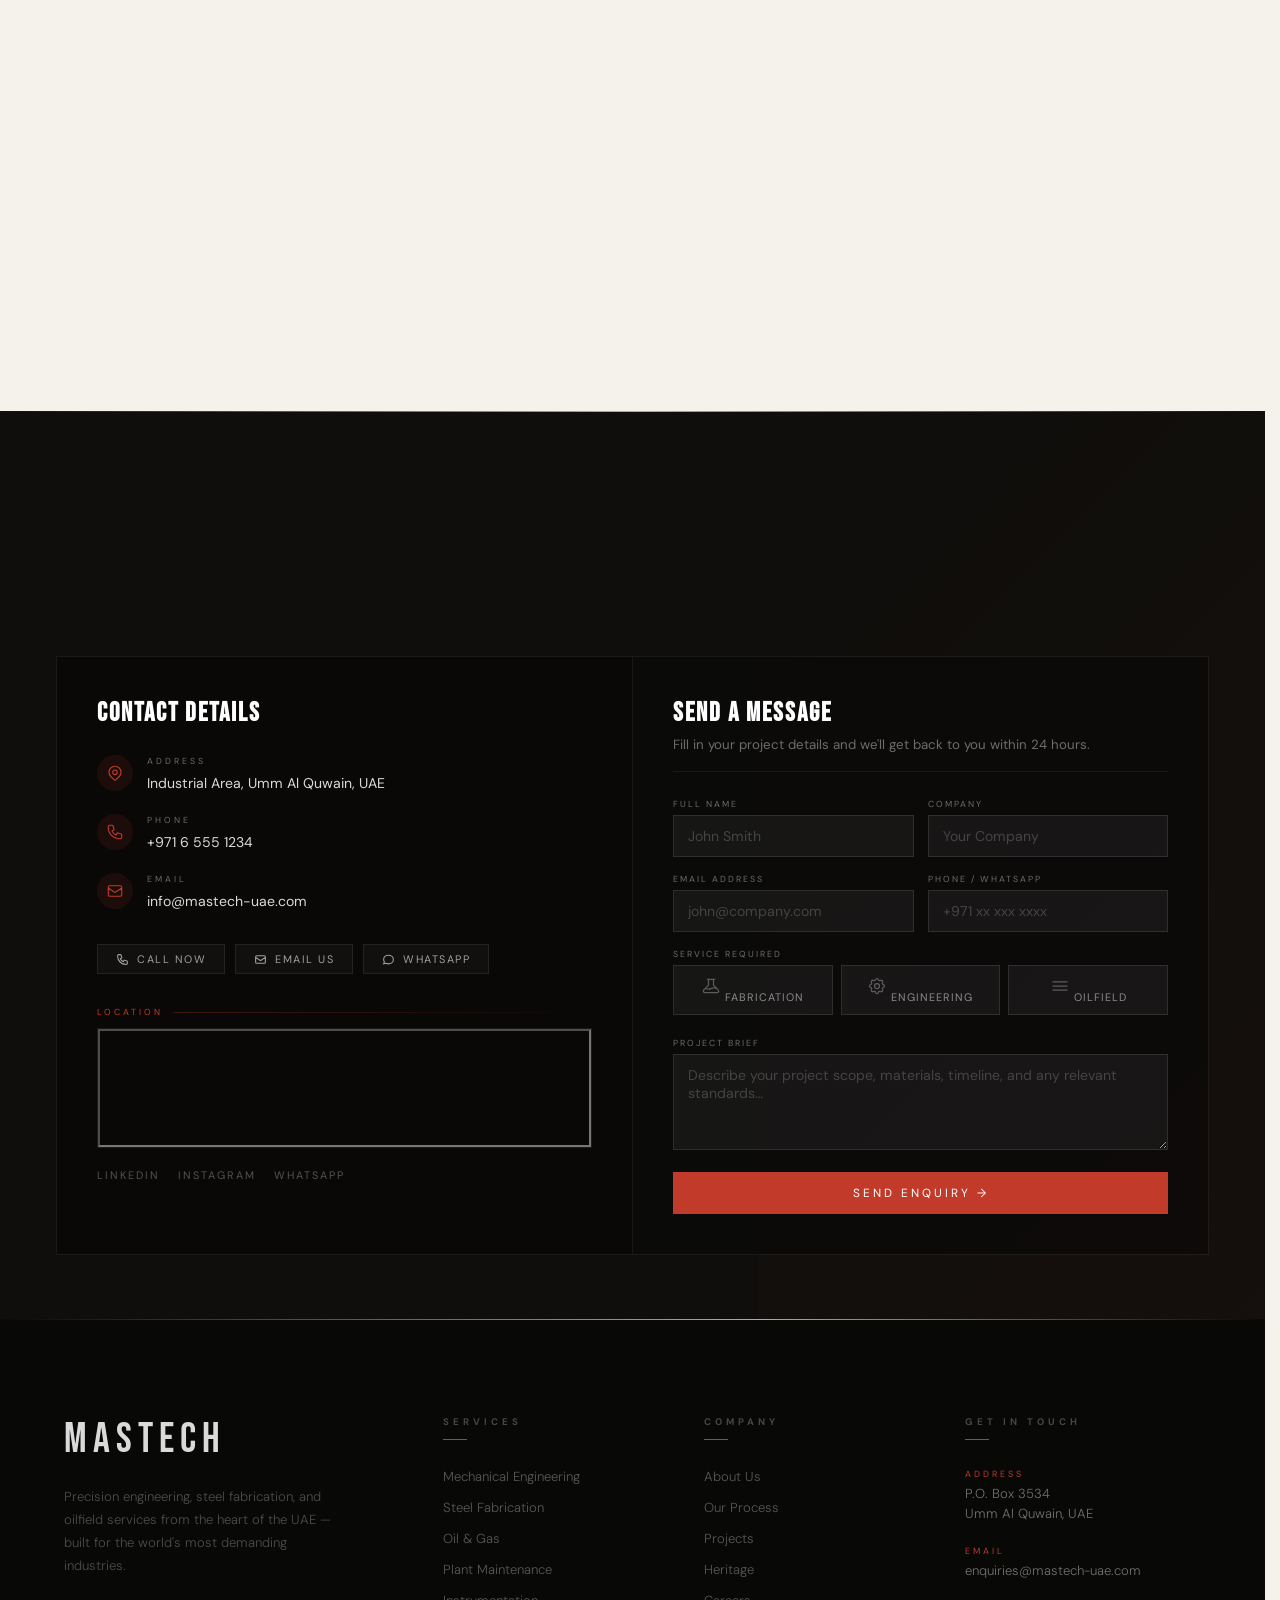
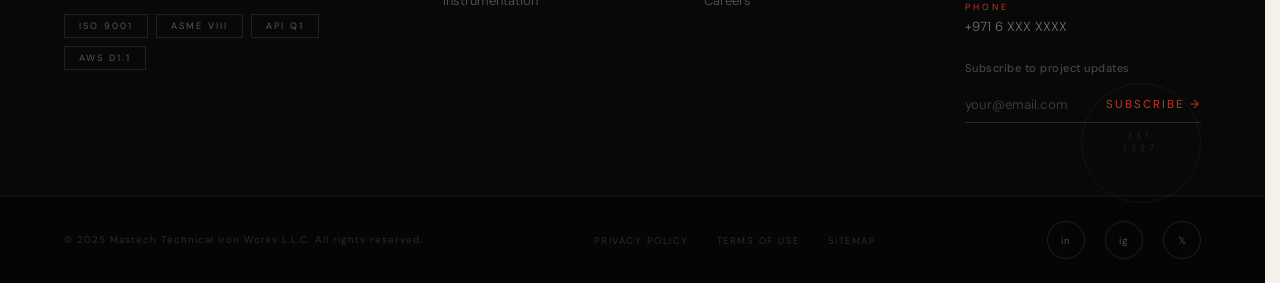
==== commit 2546e9c3: "updates" ====
--- a/index.html
+++ b/index.html
@@ -52,7 +52,8 @@
   <!-- Mobile Menu Overlay -->
 
   <div class="mobile-menu" id="mobileMenu" role="dialog" aria-label="Navigation">
-
+    
+<a href="index.html" onclick="document.getElementById('mobileMenu').classList.remove('open')">Home</a>
     <a href="services.html" onclick="document.getElementById('mobileMenu').classList.remove('open')">Services</a>
 
     <a href="#process" onclick="document.getElementById('mobileMenu').classList.remove('open')">Process</a>
@@ -83,7 +84,7 @@
     <a href="#" class="logo">MASTECH<div class="logo-dot"></div></a>
 
     <div class="nav-links">
-
+      <a href="index.html">Home</a>
       <a href="services.html">Services</a>
 
       <a href="#process">Process</a>
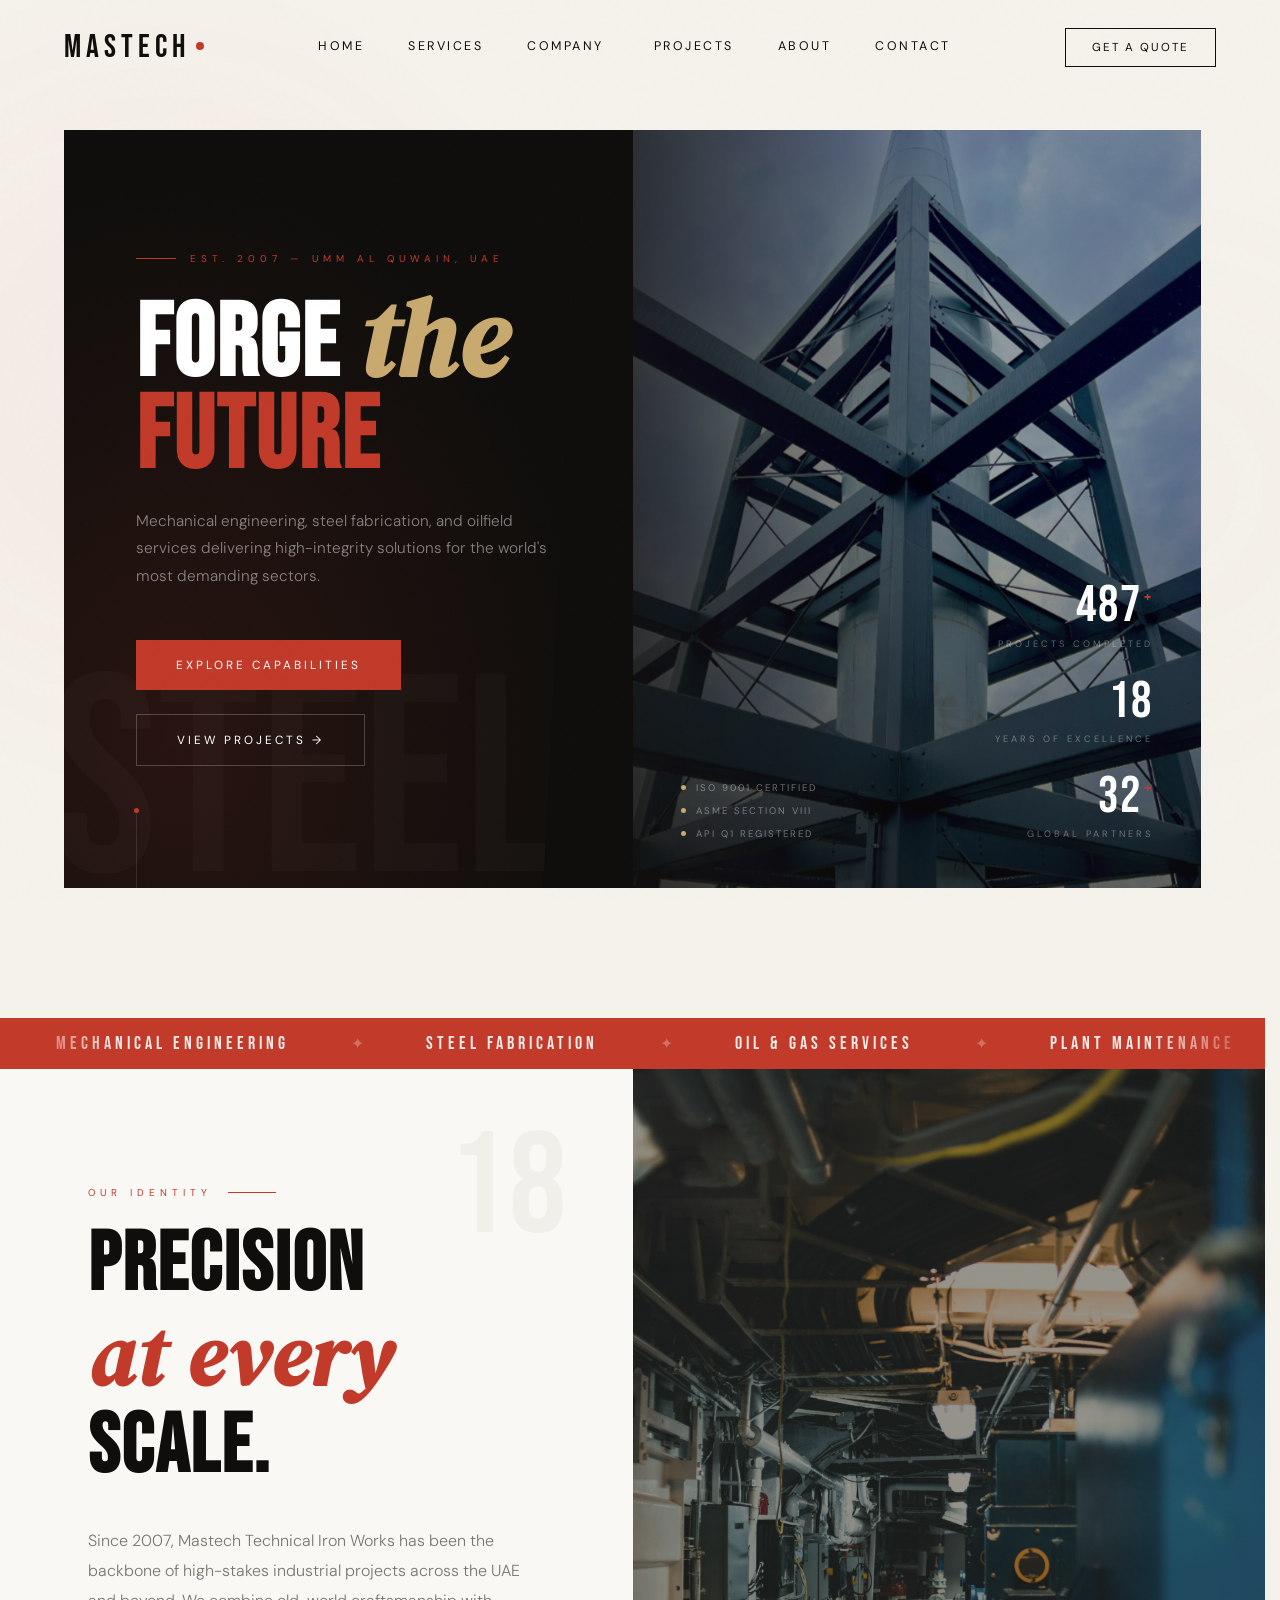
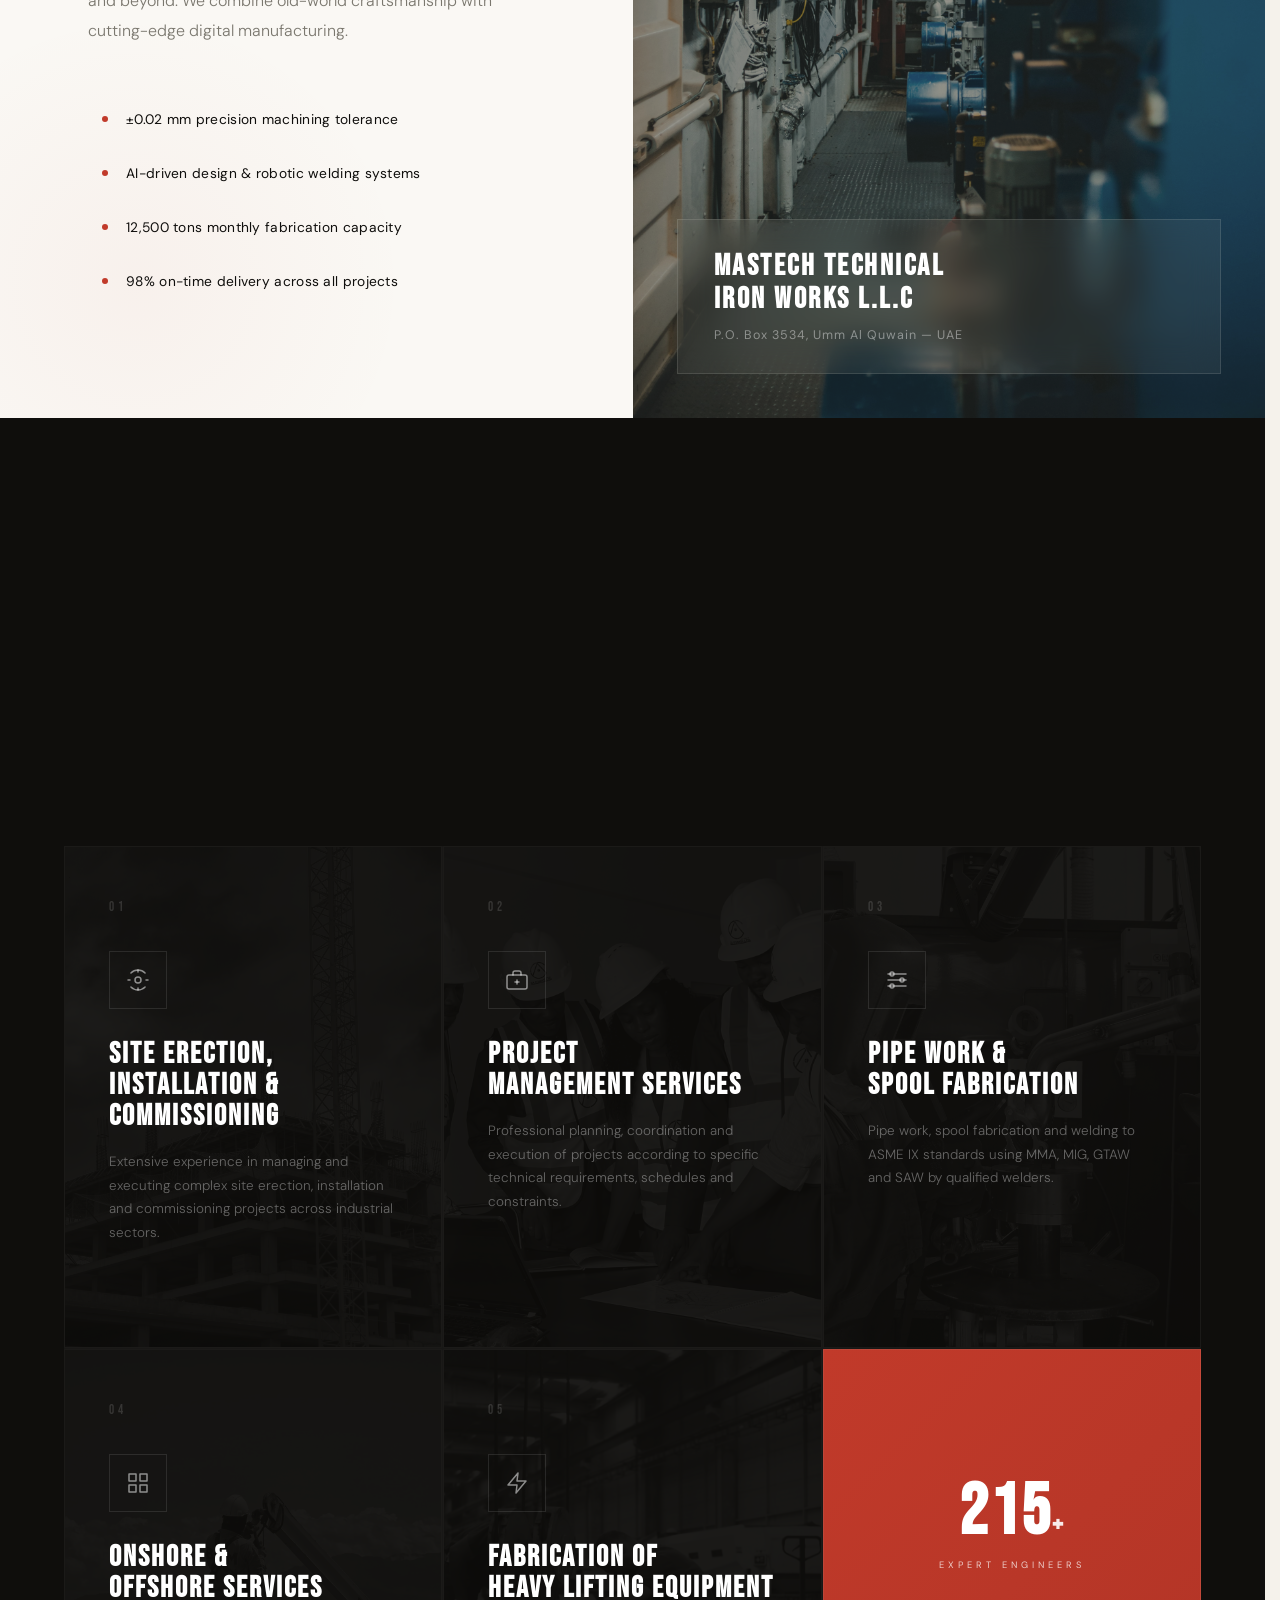
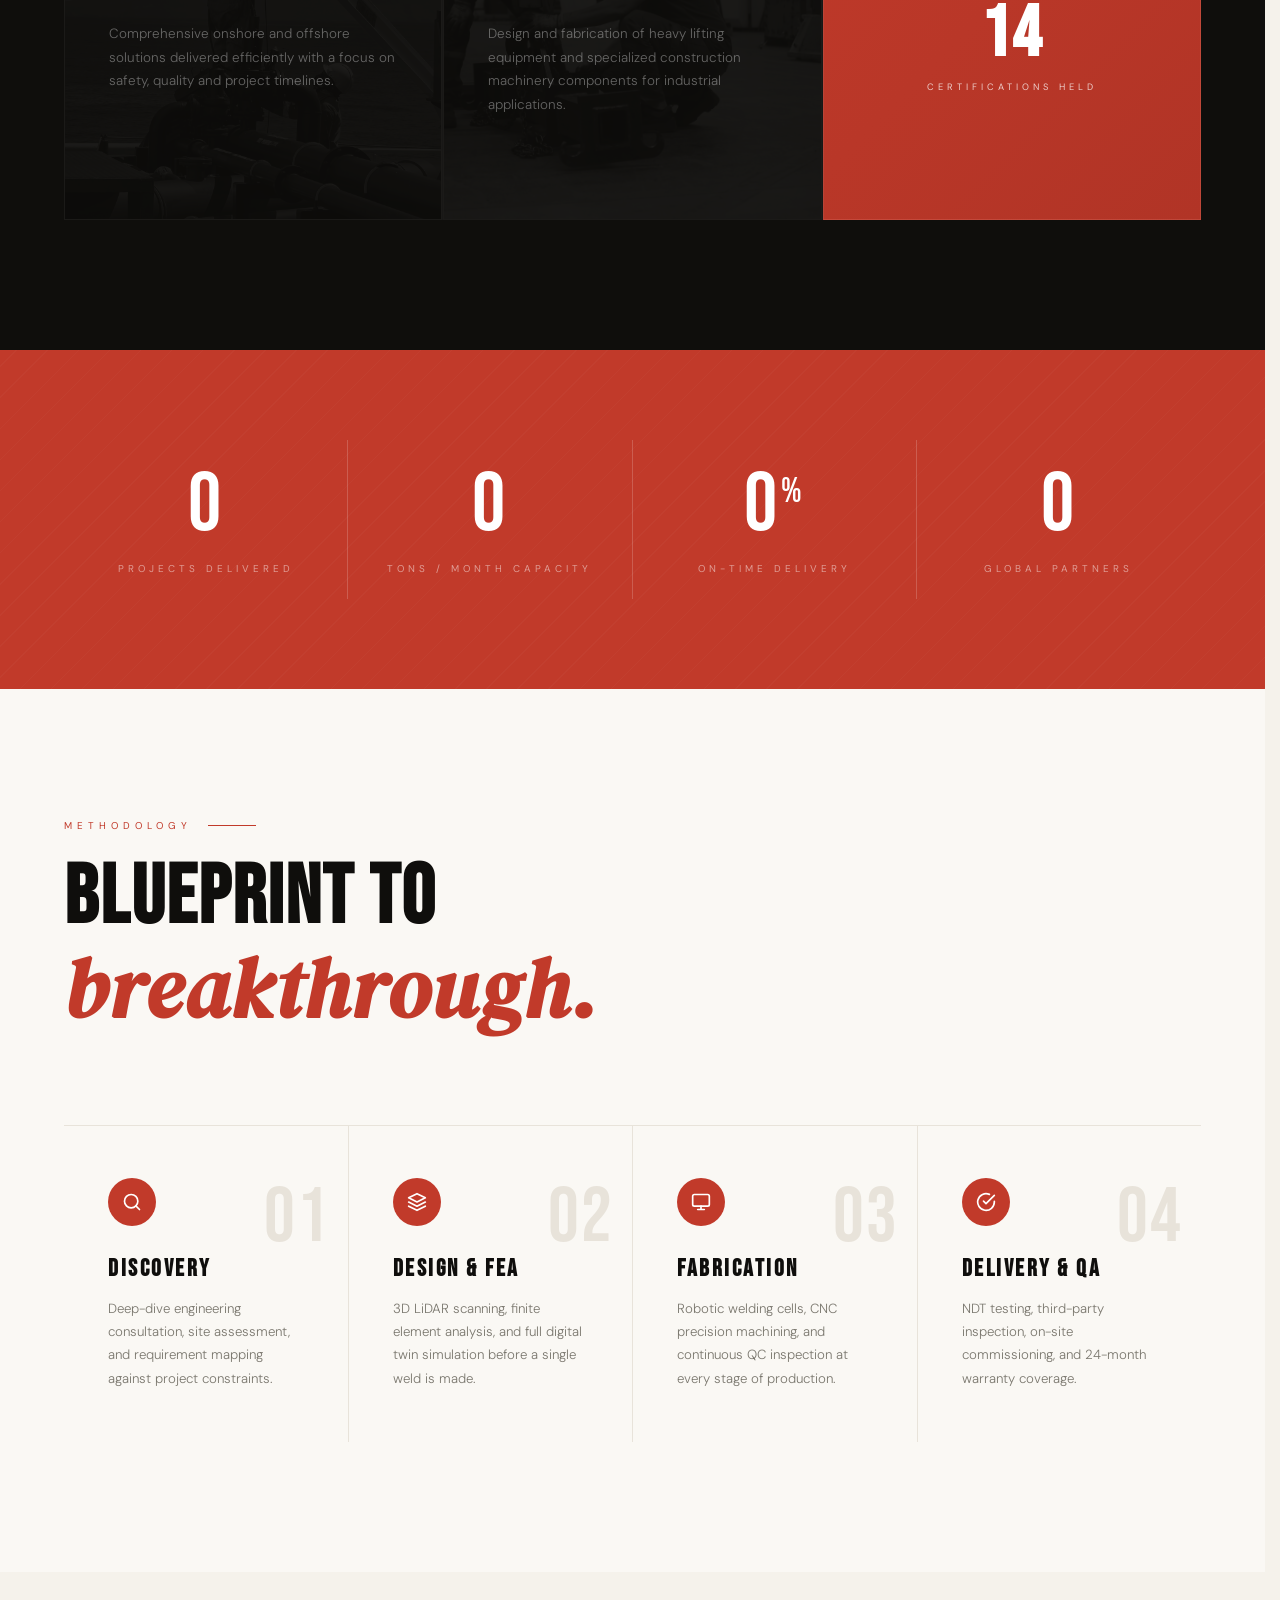
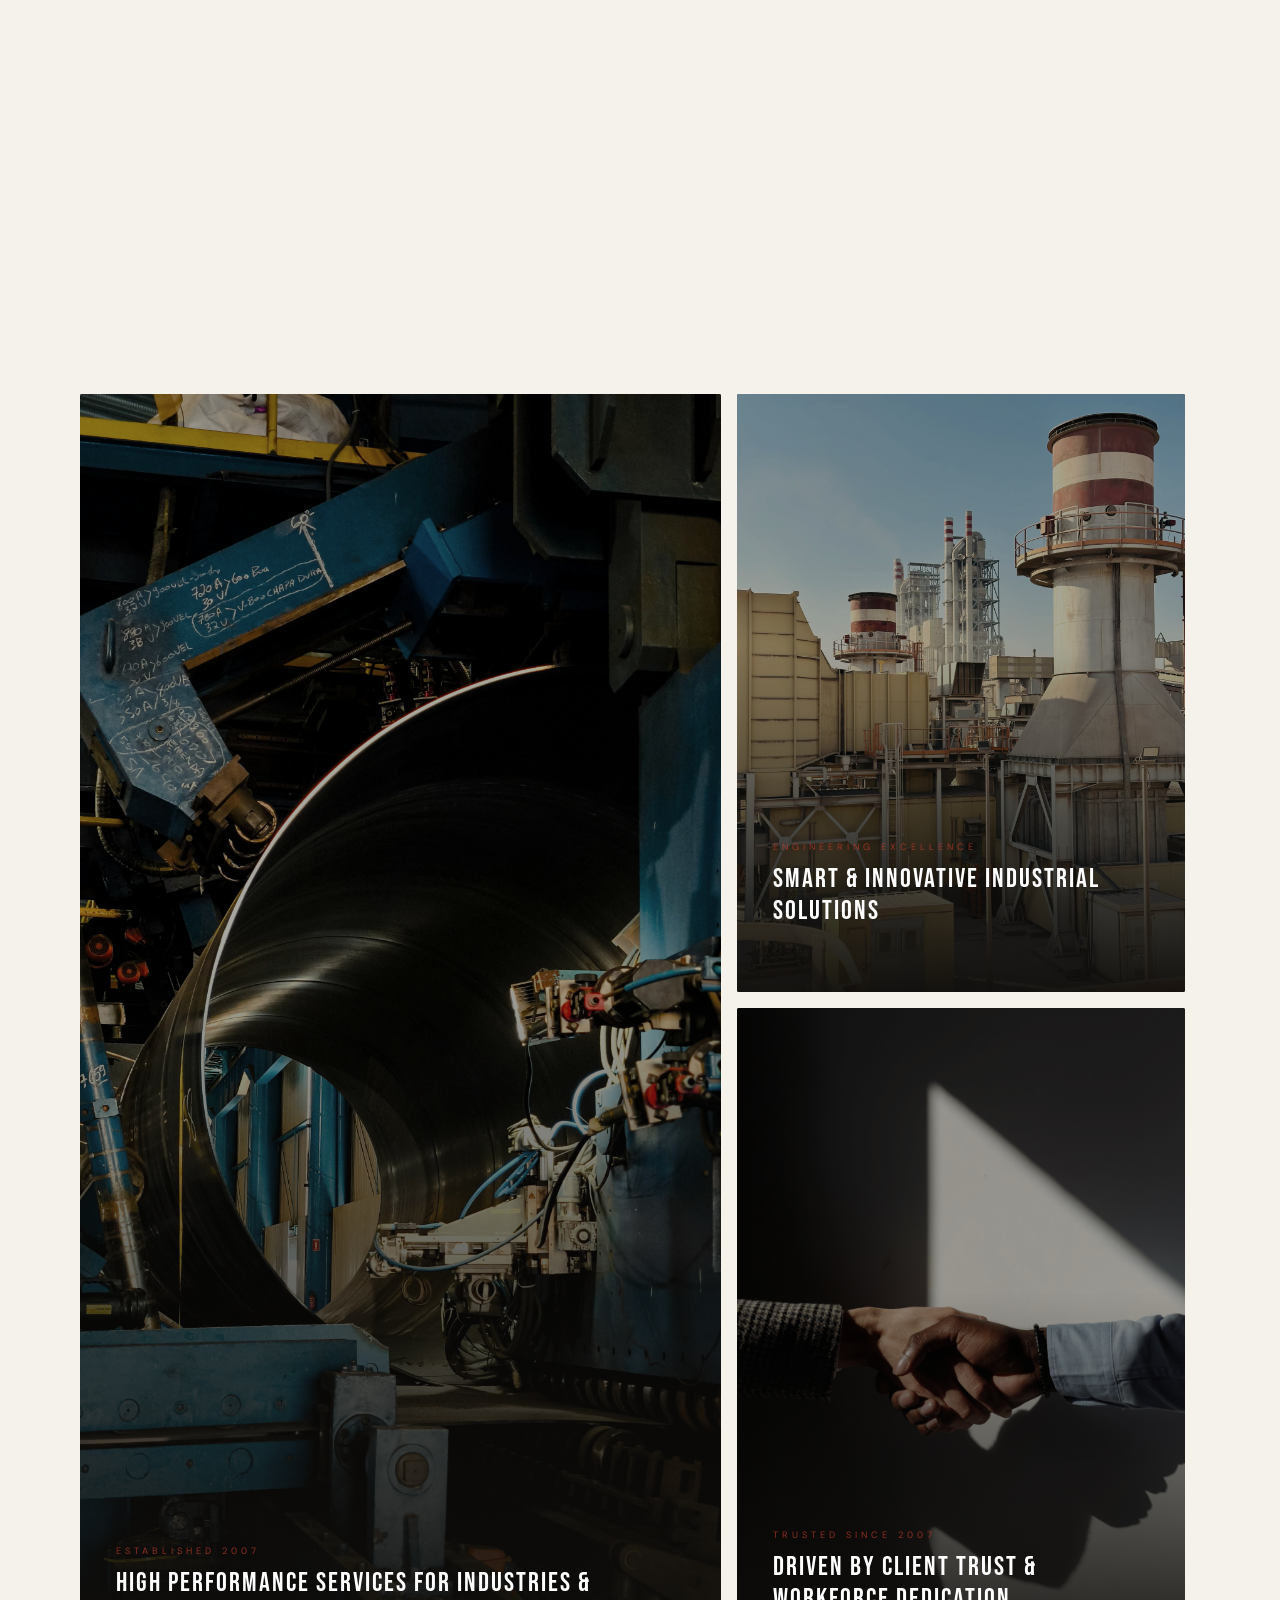
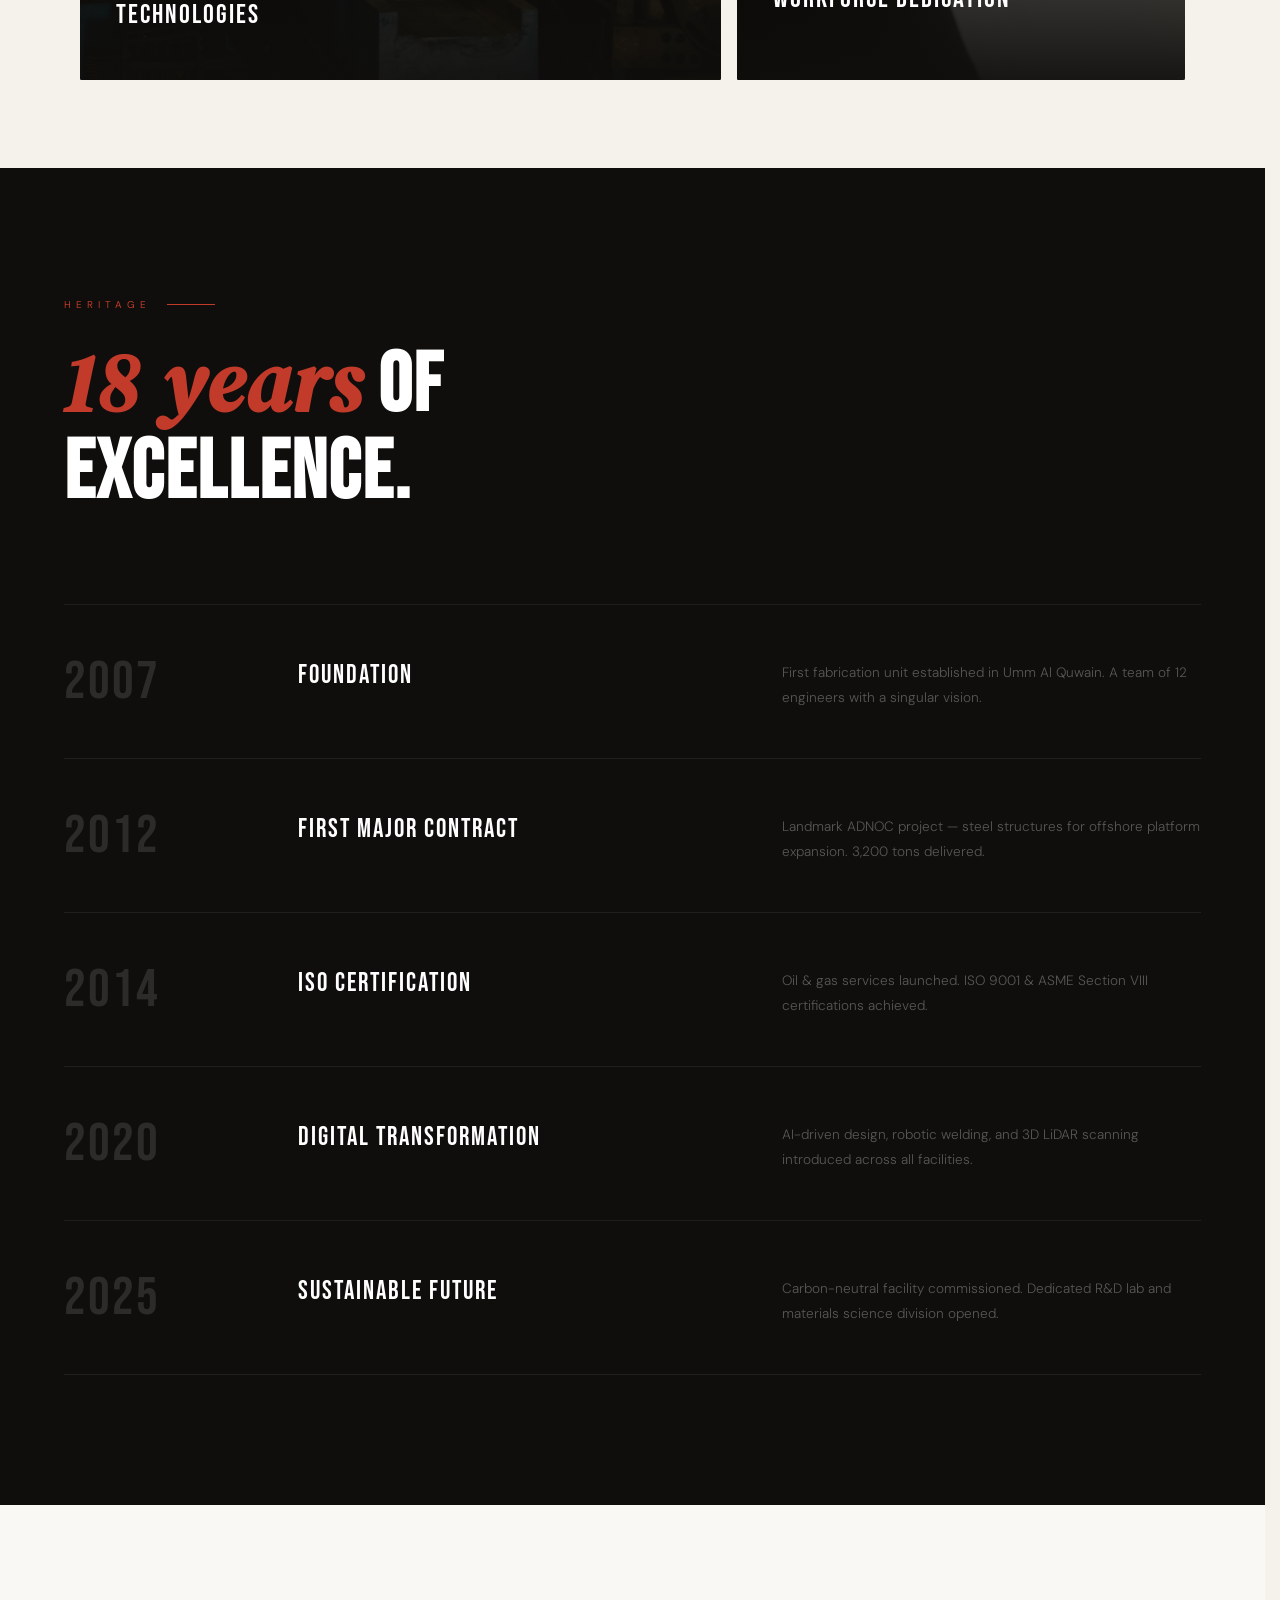
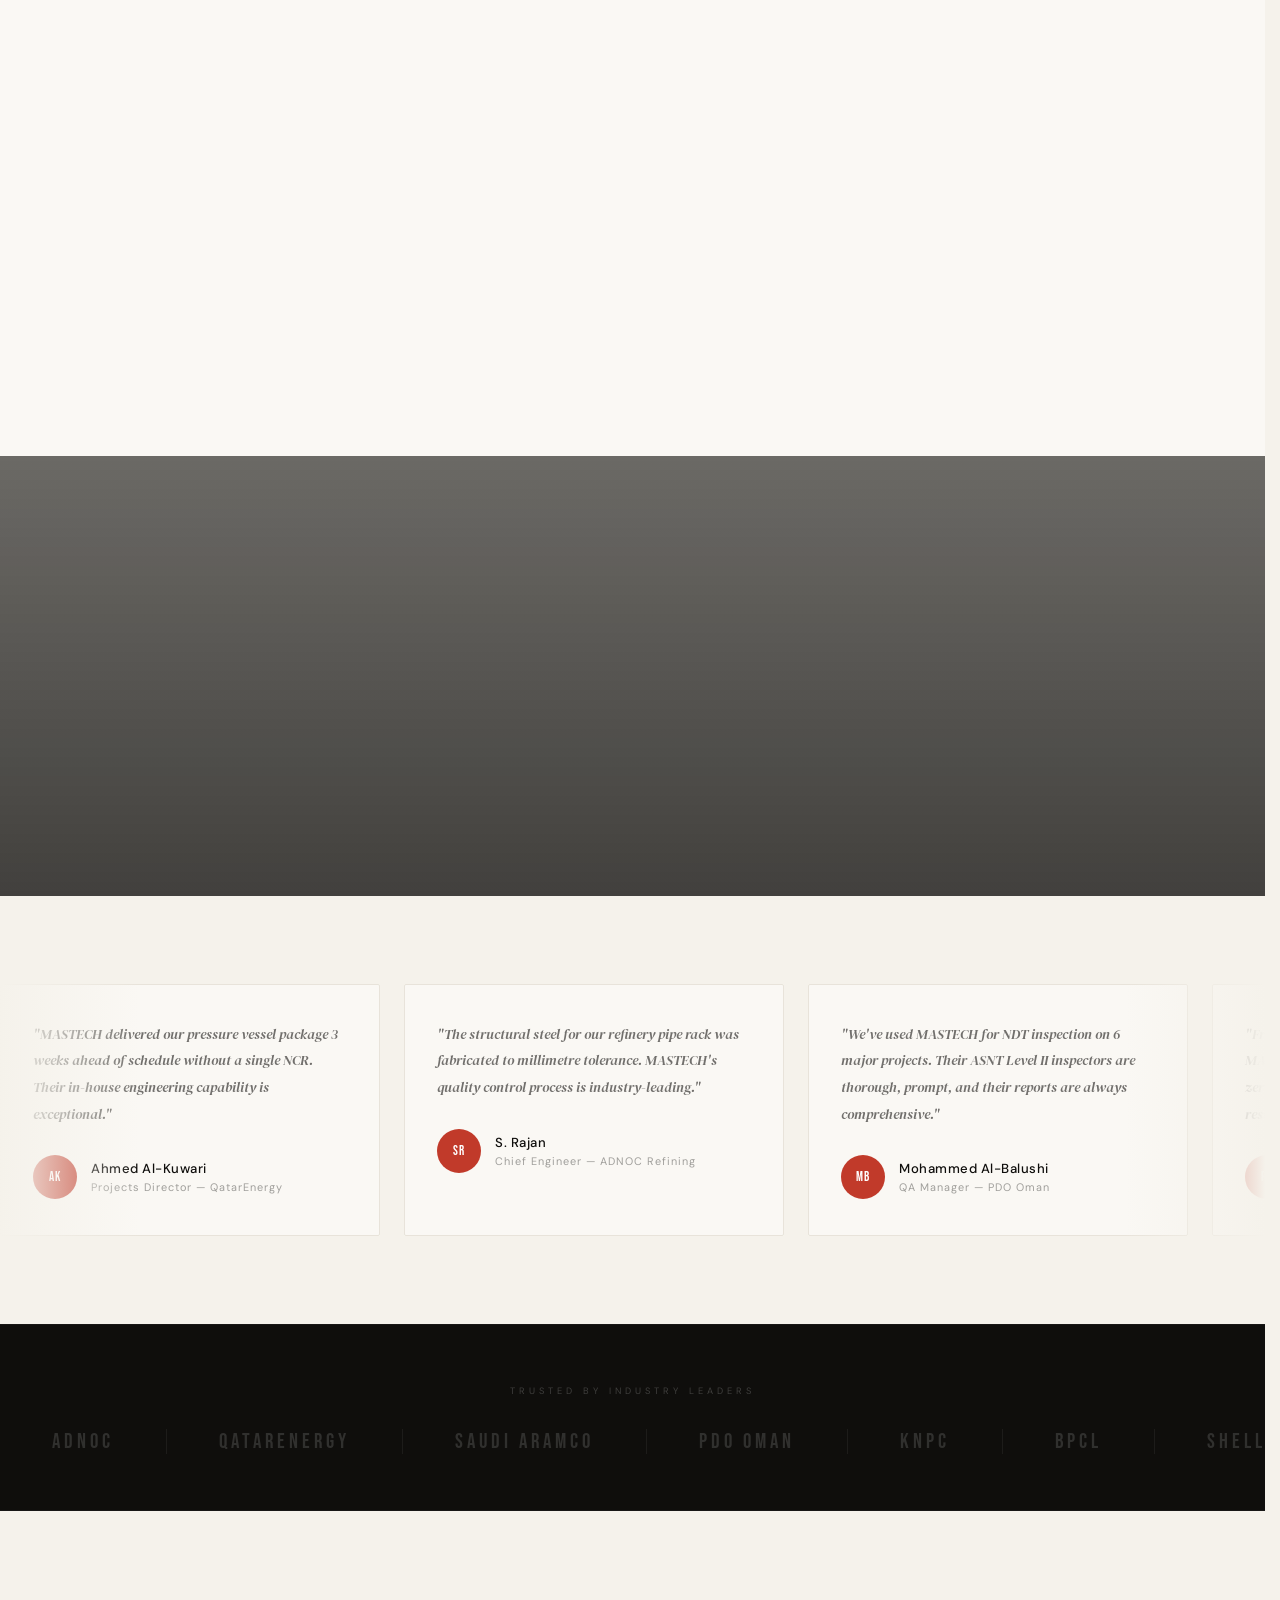
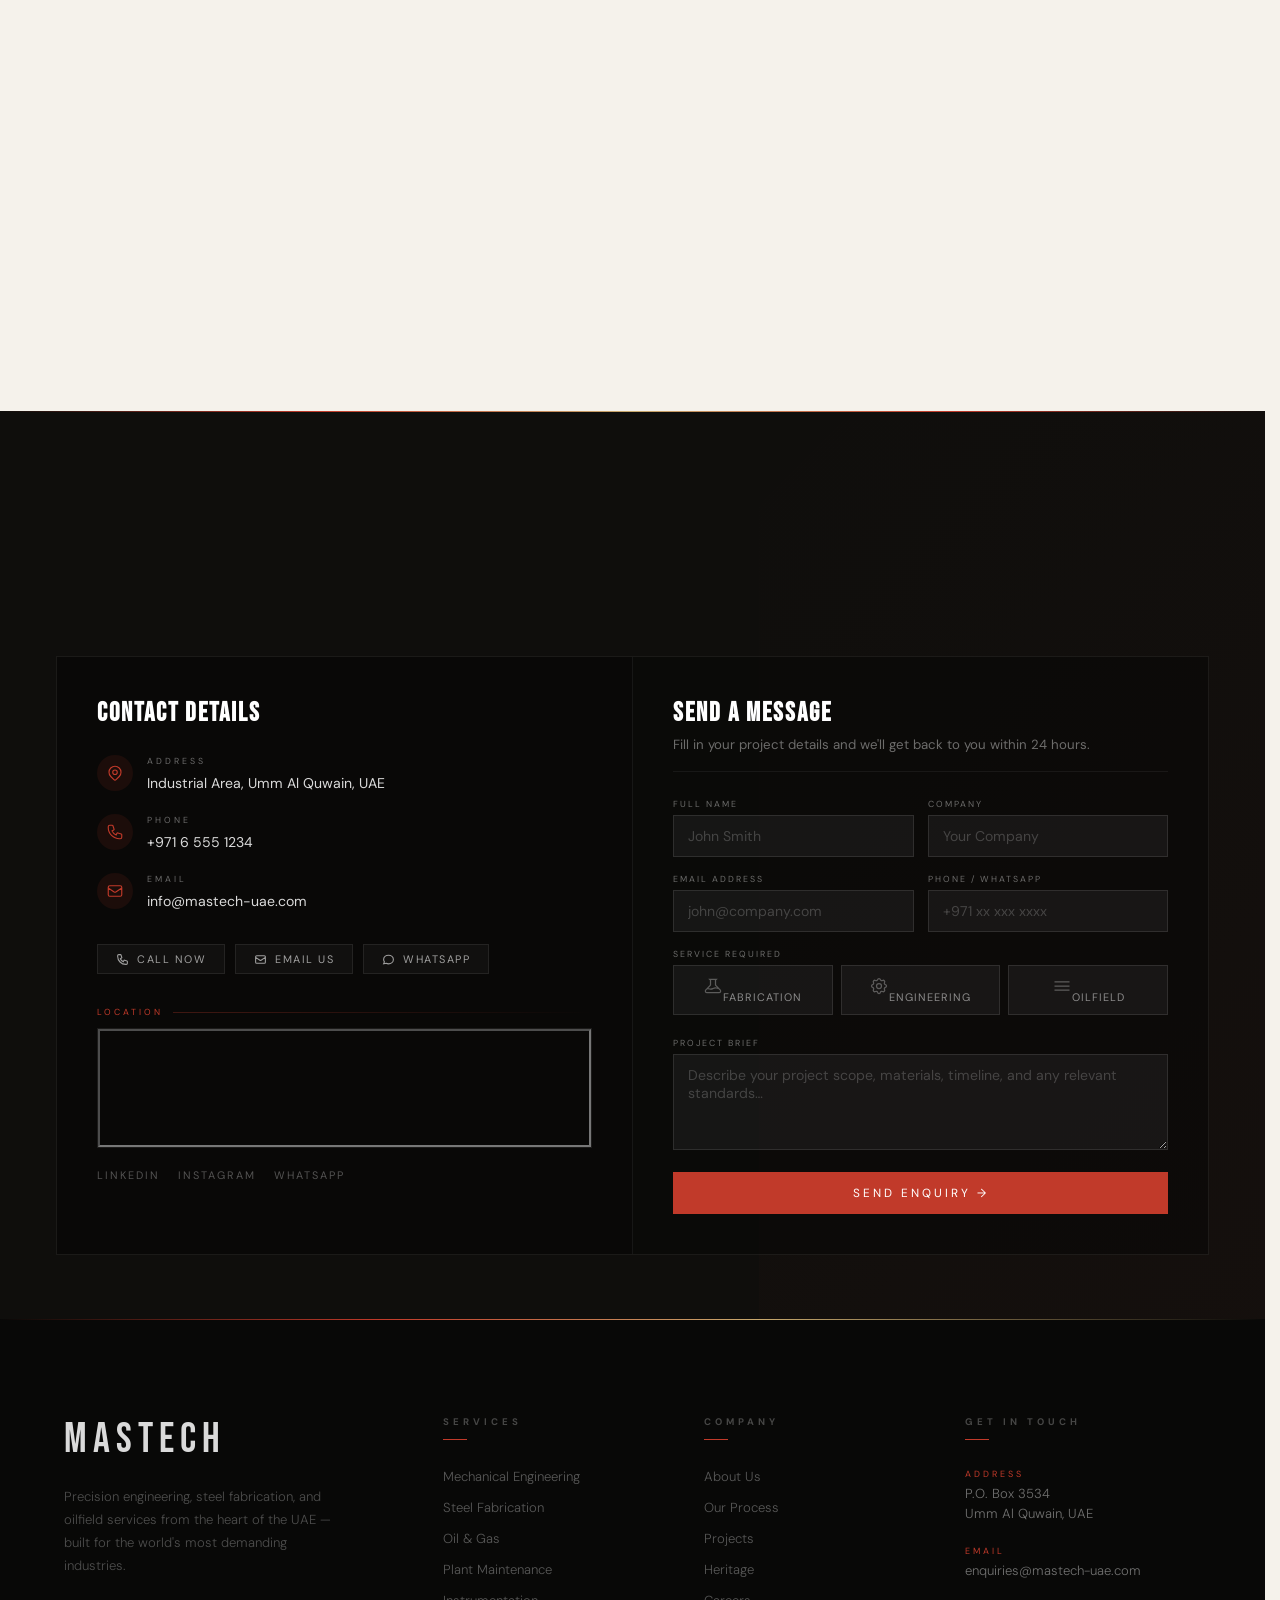
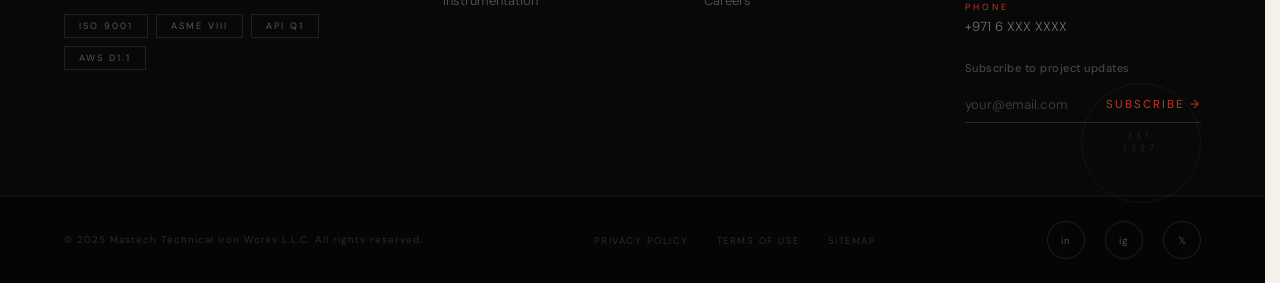
==== commit 207131fb: "updates of company" ====
--- a/index.html
+++ b/index.html
@@ -1,5 +1,3 @@
-
-
 <!DOCTYPE html>
 <html lang="en">
 
@@ -12,73 +10,69 @@
     content="Mechanical engineering, steel fabrication, and oilfield services delivering high-integrity solutions for the world's most demanding sectors.">
 
   <link rel="preconnect" href="https://fonts.googleapis.com">
-
   <link
     href="https://fonts.googleapis.com/css2?family=Bebas+Neue&family=DM+Sans:ital,opsz,wght@0,9..40,300;0,9..40,400;0,9..40,500;1,9..40,300&family=DM+Serif+Display:ital@0;1&display=swap"
     rel="stylesheet">
 
   <link rel="stylesheet" href="assets/css/main.css">
-
   <link rel="stylesheet" href="assets/css/home.css">
-
+  <link rel="stylesheet" href="assets/css/process.css"><!-- ← FIX 1: was missing -->
 </head>
 
-
-
 <body>
 
-
-
   <!-- Progress bar -->
-
   <div class="progress-bar" id="progressBar"></div>
 
-
-
   <!-- Ambient shapes -->
-
   <div class="ambient-shapes">
-
     <div class="ambient-blob ambient-1"></div>
-
     <div class="ambient-blob ambient-2"></div>
-
     <div class="ambient-blob ambient-3"></div>
-
-  </div>
-
-
-
-  <!-- Mobile Menu Overlay -->
-
+  </div>
+
+  <!-- ============================================================
+       MOBILE MENU OVERLAY
+  ============================================================ -->
   <div class="mobile-menu" id="mobileMenu" role="dialog" aria-label="Navigation">
-    
-<a href="index.html" onclick="document.getElementById('mobileMenu').classList.remove('open')">Home</a>
+
+    <a href="index.html" onclick="document.getElementById('mobileMenu').classList.remove('open')">Home</a>
     <a href="services.html" onclick="document.getElementById('mobileMenu').classList.remove('open')">Services</a>
 
-    <a href="#process" onclick="document.getElementById('mobileMenu').classList.remove('open')">Process</a>
+    <!-- Company toggle — stopPropagation in JS prevents closeMobile() firing here -->
+    <div style="display:flex; flex-direction:column; align-items:center; gap:0;">
+      <button
+        class="mobile-company-toggle"
+        id="mobileCompanyToggle"
+        aria-expanded="false"
+        aria-controls="mobileSubLinks"
+      >
+        Company
+        <span class="nav-chevron" aria-hidden="true"></span>
+      </button>
+
+      <ul class="mobile-sub-links" id="mobileSubLinks" aria-label="Company sub-menu">
+        <li><a href="trade-licenses.html">Trade Licenses</a></li>
+        <li><a href="membership-certificate.html">Membership Certificate</a></li>
+        <li><a href="organization-chart.html">Organization Chart</a></li>
+        <li><a href="policies.html">Policies</a></li>
+      </ul>
+    </div>
 
     <a href="projects.html" onclick="document.getElementById('mobileMenu').classList.remove('open')">Projects</a>
-
-    <a href="about.html" onclick="document.getElementById('mobileMenu').classList.remove('open')">About</a>
-
-    <a href="contact.html" onclick="document.getElementById('mobileMenu').classList.remove('open')">Contact</a>
+    <a href="about.html"    onclick="document.getElementById('mobileMenu').classList.remove('open')">About</a>
+    <a href="contact.html"  onclick="document.getElementById('mobileMenu').classList.remove('open')">Contact</a>
 
     <button class="mobile-cta"
-      onclick="document.getElementById('contact').scrollIntoView({behavior:'smooth'}); document.getElementById('mobileMenu').classList.remove('open');">Get
-
-      a Quote</button>
-
-  </div>
-
-
-
-  <!-- ============================================================
-
-     NAV
-
-  ============================================================ -->
-
+      onclick="document.getElementById('contact').scrollIntoView({behavior:'smooth'}); document.getElementById('mobileMenu').classList.remove('open');">
+      Get a Quote
+    </button>
+
+  </div>
+
+  <!-- ============================================================
+       NAV
+  ============================================================ -->
   <nav id="mainNav">
 
     <a href="#" class="logo">MASTECH<div class="logo-dot"></div></a>
@@ -87,1897 +81,704 @@
       <a href="index.html">Home</a>
       <a href="services.html">Services</a>
 
-      <a href="#process">Process</a>
+      <!-- ── COMPANY DROPDOWN ──────────────────────────────── -->
+      <div class="nav-dropdown-wrap" role="listitem">
+
+        <button
+          class="nav-dropdown-trigger"
+          aria-haspopup="true"
+          aria-expanded="false"
+          aria-controls="companyMenu"
+          id="companyTrigger"
+        >
+          Company
+          <!-- FIX 2: no &#8964; character — CSS draws the chevron shape -->
+          <span class="nav-chevron" aria-hidden="true"></span>
+        </button>
+
+        <!-- FIX 3: removed style="display:none;" — CSS controls visibility -->
+        <ul
+          class="nav-dropdown"
+          id="companyMenu"
+          role="menu"
+          aria-labelledby="companyTrigger"
+        >
+          <li role="none">
+            <a href="company/trade-licenses.html" role="menuitem">
+              <span class="nav-dropdown-dot" aria-hidden="true"></span>
+              Trade Licenses
+            </a>
+          </li>
+          <li role="none">
+            <a href="company/membership-certificate.html" role="menuitem">
+              <span class="nav-dropdown-dot" aria-hidden="true"></span>
+              Membership Certificate
+            </a>
+          </li>
+          <li role="none">
+            <a href="organization-chart.html" role="menuitem">
+              <span class="nav-dropdown-dot" aria-hidden="true"></span>
+              Organization Chart
+            </a>
+          </li>
+          <li role="none">
+            <a href="policies.html" role="menuitem">
+              <span class="nav-dropdown-dot" aria-hidden="true"></span>
+              Policies
+            </a>
+          </li>
+        </ul>
+
+      </div>
+      <!-- ── END COMPANY DROPDOWN ─────────────────────────── -->
 
       <a href="projects.html">Projects</a>
-
       <a href="about.html">About</a>
-
       <a href="contact.html">Contact</a>
-
-    </div>
-
-    <button class="nav-cta" onclick="document.getElementById('contact').scrollIntoView({behavior:'smooth'})">Get a
-
-      quote</button>
+    </div>
+
+    <button class="nav-cta" onclick="document.getElementById('contact').scrollIntoView({behavior:'smooth'})">Get a quote</button>
 
     <div class="nav-hamburger" id="navHamburger" aria-label="Menu" aria-expanded="false">
-
       <span></span><span></span><span></span>
-
     </div>
 
   </nav>
 
-
-
-  <!-- ============================================================
-
-     HERO
-
-  ============================================================ -->
-
+  <!-- ============================================================
+       HERO
+  ============================================================ -->
   <section class="hero" id="hero">
 
     <div class="hero-left">
-
       <div class="hero-left-glow"></div>
-
       <div class="hero-grid-lines"></div>
-
       <div class="hero-bg-text">STEEL</div>
 
-
-
       <div class="hero-badge">
-
         <span class="hero-badge-line"></span>
-
         Est. 2007 — Umm Al Quwain, UAE
-
-      </div>
-
-
-
-      <h1 class="hero-title ">
-
+      </div>
+
+      <h1 class="hero-title">
         FORGE <span class="italic">the</span> <span class="accent">FUTURE</span>
-
       </h1>
 
-
-
       <p class="hero-desc split-words">
-
         Mechanical engineering, steel fabrication, and oilfield services delivering
-
         high-integrity solutions for the world's most demanding sectors.
-
       </p>
 
-
-
       <div class="hero-actions">
-
         <button class="btn-main" onclick="document.getElementById('services').scrollIntoView({behavior:'smooth'})">
-
           Explore capabilities
-
         </button>
-
         <button class="btn-ghost" onclick="document.getElementById('projects').scrollIntoView({behavior:'smooth'})">
-
           View projects →
-
         </button>
-
-      </div>
-
-
+      </div>
 
       <div class="hero-scroll-line">
-
         <div class="scroll-indicator"></div>
-
-      </div>
-
-    </div>
-
-
+      </div>
+    </div>
 
     <div class="hero-right">
-
       <div class="hero-img-wrapper">
-
         <img src="assets/img/gallery/home-hero.jpg" class="hero-img" alt="Mastech fabrication facility" loading="eager">
-
-      </div>
-
+      </div>
       <div class="hero-right-overlay"></div>
 
-
-
       <div class="hero-stats">
-
         <div class="hero-stat">
-
           <div class="hero-stat-num">487<sup>+</sup></div>
-
           <div class="hero-stat-label">Projects completed</div>
-
-        </div>
-
+        </div>
         <div class="hero-stat">
-
           <div class="hero-stat-num">18</div>
-
           <div class="hero-stat-label">Years of excellence</div>
-
-        </div>
-
+        </div>
         <div class="hero-stat">
-
           <div class="hero-stat-num">32<sup>+</sup></div>
-
           <div class="hero-stat-label">Global partners</div>
-
-        </div>
-
-      </div>
-
-
+        </div>
+      </div>
 
       <div class="hero-trust">
-
-        <div class="hero-trust-item">
-
-          <div class="hero-trust-dot"></div>ISO 9001 Certified
-
-        </div>
-
-        <div class="hero-trust-item">
-
-          <div class="hero-trust-dot"></div>ASME Section VIII
-
-        </div>
-
-        <div class="hero-trust-item">
-
-          <div class="hero-trust-dot"></div>API Q1 Registered
-
-        </div>
-
-      </div>
-
+        <div class="hero-trust-item"><div class="hero-trust-dot"></div>ISO 9001 Certified</div>
+        <div class="hero-trust-item"><div class="hero-trust-dot"></div>ASME Section VIII</div>
+        <div class="hero-trust-item"><div class="hero-trust-dot"></div>API Q1 Registered</div>
+      </div>
     </div>
 
   </section>
 
-
-
   <!-- Floating particles -->
-
   <div class="floating-particles" id="particles"></div>
 
-
-
-  <!-- ============================================================
-
-     TICKER
-
-  ============================================================ -->
-
+  <!-- ============================================================
+       TICKER
+  ============================================================ -->
   <div class="ticker">
-
     <div class="ticker-inner">
-
       <span class="ticker-item">Mechanical Engineering</span><span class="ticker-sep">✦</span>
-
       <span class="ticker-item">Steel Fabrication</span><span class="ticker-sep">✦</span>
-
       <span class="ticker-item">Oil &amp; Gas Services</span><span class="ticker-sep">✦</span>
-
       <span class="ticker-item">Plant Maintenance</span><span class="ticker-sep">✦</span>
-
       <span class="ticker-item">Instrumentation &amp; SCADA</span><span class="ticker-sep">✦</span>
-
       <span class="ticker-item">ISO 9001 Certified</span><span class="ticker-sep">✦</span>
-
       <span class="ticker-item">ASME Section VIII</span><span class="ticker-sep">✦</span>
-
       <span class="ticker-item">API Q1 Registered</span><span class="ticker-sep">✦</span>
-
-      <!-- Duplicate for seamless loop -->
-
       <span class="ticker-item">Mechanical Engineering</span><span class="ticker-sep">✦</span>
-
       <span class="ticker-item">Steel Fabrication</span><span class="ticker-sep">✦</span>
-
       <span class="ticker-item">Oil &amp; Gas Services</span><span class="ticker-sep">✦</span>
-
       <span class="ticker-item">Plant Maintenance</span><span class="ticker-sep">✦</span>
-
       <span class="ticker-item">Instrumentation &amp; SCADA</span><span class="ticker-sep">✦</span>
-
       <span class="ticker-item">ISO 9001 Certified</span><span class="ticker-sep">✦</span>
-
       <span class="ticker-item">ASME Section VIII</span><span class="ticker-sep">✦</span>
-
       <span class="ticker-item">API Q1 Registered</span><span class="ticker-sep">✦</span>
-
-    </div>
-
-  </div>
-
-
-
-  <!-- ============================================================
-
-     ABOUT
-
-  ============================================================ -->
-
+    </div>
+  </div>
+
+  <!-- ============================================================
+       ABOUT
+  ============================================================ -->
   <div class="about-grid" id="about">
-
     <div class="about-text">
-
       <div class="about-accent-num">18</div>
-
       <div class="section-label reveal">Our Identity</div>
-
       <h2 class="section-title reveal stagger-1 split-words">Precision<br><em>at every</em><br>scale.</h2>
-
       <p class="about-body reveal stagger-2 split-words">
-
         Since 2007, Mastech Technical Iron Works has been the backbone of
-
         high-stakes industrial projects across the UAE and beyond. We combine
-
         old-world craftsmanship with cutting-edge digital manufacturing.
-
       </p>
-
       <div class="about-checks reveal stagger-3">
-
-        <div class="check-item">
-
-          <div class="check-dot"></div><span>±0.02 mm precision machining tolerance</span>
-
-        </div>
-
-        <div class="check-item">
-
-          <div class="check-dot"></div><span>AI-driven design &amp; robotic welding systems</span>
-
-        </div>
-
-        <div class="check-item">
-
-          <div class="check-dot"></div><span>12,500 tons monthly fabrication capacity</span>
-
-        </div>
-
-        <div class="check-item">
-
-          <div class="check-dot"></div><span>98% on-time delivery across all projects</span>
-
-        </div>
-
-      </div>
-
-    </div>
-
+        <div class="check-item"><div class="check-dot"></div><span>±0.02 mm precision machining tolerance</span></div>
+        <div class="check-item"><div class="check-dot"></div><span>AI-driven design &amp; robotic welding systems</span></div>
+        <div class="check-item"><div class="check-dot"></div><span>12,500 tons monthly fabrication capacity</span></div>
+        <div class="check-item"><div class="check-dot"></div><span>98% on-time delivery across all projects</span></div>
+      </div>
+    </div>
     <div class="about-visual reveal-scale">
-
       <div class="about-visual-img-wrapper">
-
         <img src="assets/img/gallery/about.jpg" alt="Engineering facility" loading="lazy">
-
-      </div>
-
+      </div>
       <div class="about-visual-card">
-
         <h4>MASTECH TECHNICAL<br>IRON WORKS L.L.C</h4>
-
         <p>P.O. Box 3534, Umm Al Quwain — UAE</p>
-
-      </div>
-
-    </div>
-
-  </div>
-
-
-
-  <!-- ============================================================
-
-     SERVICES
-
-  ============================================================ -->
-
+      </div>
+    </div>
+  </div>
+
+  <!-- ============================================================
+       SERVICES
+  ============================================================ -->
   <section class="services-section" id="services">
-
     <div class="section-label reveal">Core Expertise</div>
-
     <h2 class="section-title reveal stagger-1 split-words">Engineering<br><em>that scales.</em></h2>
 
-
-
     <div class="services-grid">
 
-
-
-      <!-- 01 -->
-
       <div class="service-tile">
-
         <div class="service-bg"><img src="assets/img/gallery/site_erection.jpg" alt=""></div>
-
-
-
         <div class="service-num">01</div>
-
         <div class="service-icon-wrap">
-
           <svg viewBox="0 0 24 24" fill="none" stroke-width="1.5" stroke-linecap="round" stroke-linejoin="round">
-
             <circle cx="12" cy="12" r="3" />
-
             <path d="M19.07 4.93a10 10 0 0 0-14.14 0M4.93 19.07a10 10 0 0 0 14.14 0" />
-
             <path d="M12 2v2m0 16v2M2 12h2m16 0h2" />
-
-          </svg>
-
-        </div>
-
+          </svg>
+        </div>
         <h3 class="service-title split-words">Site Erection,<br>Installation & Commissioning</h3>
-
-        <p class="service-body split-words">
-
-          Extensive experience in managing and executing complex site erection, installation and commissioning projects
-
-          across industrial sectors.
-
-        </p>
-
+        <p class="service-body split-words">Extensive experience in managing and executing complex site erection, installation and commissioning projects across industrial sectors.</p>
         <div class="service-arrow">Read More <span class="service-arrow-icon"></span></div>
-
-      </div>
-
-
-
-      <!-- 02 -->
+      </div>
 
       <div class="service-tile">
-
         <div class="service-bg"><img src="assets/img/gallery/project-management.jpg" alt=""></div>
-
-
-
         <div class="service-num">02</div>
-
         <div class="service-icon-wrap">
-
           <svg viewBox="0 0 24 24" fill="none" stroke-width="1.5" stroke-linecap="round" stroke-linejoin="round">
-
             <rect x="2" y="7" width="20" height="14" rx="2" />
-
             <path d="M16 7V5a2 2 0 0 0-2-2h-4a2 2 0 0 0-2 2v2" />
-
             <line x1="12" y1="12" x2="12" y2="16" />
-
             <line x1="10" y1="14" x2="14" y2="14" />
-
-          </svg>
-
-        </div>
-
+          </svg>
+        </div>
         <h3 class="service-title split-words">Project<br>Management Services</h3>
-
-        <p class="service-body split-words">
-
-          Professional planning, coordination and execution of projects according to specific technical requirements,
-
-          schedules and constraints.
-
-        </p>
-
+        <p class="service-body split-words">Professional planning, coordination and execution of projects according to specific technical requirements, schedules and constraints.</p>
         <div class="service-arrow">Read More <span class="service-arrow-icon"></span></div>
-
-      </div>
-
-
-
-      <!-- 03 -->
+      </div>
 
       <div class="service-tile">
-
         <div class="service-bg"><img src="assets/img/gallery/Pipe-Fabrication.jpg" alt=""></div>
-
-
-
         <div class="service-num">03</div>
-
         <div class="service-icon-wrap">
-
           <svg viewBox="0 0 24 24" fill="none" stroke-width="1.5" stroke-linecap="round" stroke-linejoin="round">
-
             <path d="M3 6h18M3 12h18M3 18h18" />
-
             <circle cx="7" cy="6" r="2" />
-
             <circle cx="17" cy="12" r="2" />
-
             <circle cx="7" cy="18" r="2" />
-
-          </svg>
-
-        </div>
-
+          </svg>
+        </div>
         <h3 class="service-title split-words">Pipe Work &<br>Spool Fabrication</h3>
-
-        <p class="service-body split-words">
-
-          Pipe work, spool fabrication and welding to ASME IX standards using MMA, MIG, GTAW and SAW by qualified
-
-          welders.
-
-        </p>
-
+        <p class="service-body split-words">Pipe work, spool fabrication and welding to ASME IX standards using MMA, MIG, GTAW and SAW by qualified welders.</p>
         <div class="service-arrow">Read More <span class="service-arrow-icon"></span></div>
-
-      </div>
-
-
-
-      <!-- 04 -->
+      </div>
 
       <div class="service-tile">
-
         <div class="service-bg"><img src="assets/img/gallery/offshore.jpg" alt=""></div>
-
-
-
         <div class="service-num">04</div>
-
         <div class="service-icon-wrap">
-
           <svg viewBox="0 0 24 24" fill="none" stroke-width="1.5" stroke-linecap="round" stroke-linejoin="round">
-
             <rect x="3" y="3" width="7" height="7" />
-
             <rect x="14" y="3" width="7" height="7" />
-
             <rect x="14" y="14" width="7" height="7" />
-
             <rect x="3" y="14" width="7" height="7" />
-
-          </svg>
-
-        </div>
-
+          </svg>
+        </div>
         <h3 class="service-title split-words">Onshore &<br>Offshore Services</h3>
-
-        <p class="service-body split-words">
-
-          Comprehensive onshore and offshore solutions delivered efficiently with a focus on safety, quality and project
-
-          timelines.
-
-        </p>
-
+        <p class="service-body split-words">Comprehensive onshore and offshore solutions delivered efficiently with a focus on safety, quality and project timelines.</p>
         <div class="service-arrow">Read More <span class="service-arrow-icon"></span></div>
-
-      </div>
-
-
-
-      <!-- 05 -->
+      </div>
 
       <div class="service-tile">
-
         <div class="service-bg"><img src="assets/img/gallery/heavy-lifting.jpg" alt=""></div>
-
-
-
         <div class="service-num">05</div>
-
         <div class="service-icon-wrap">
-
           <svg viewBox="0 0 24 24" fill="none" stroke-width="1.5" stroke-linecap="round" stroke-linejoin="round">
-
             <polygon points="13 2 3 14 12 14 11 22 21 10 12 10 13 2" />
-
-          </svg>
-
-        </div>
-
+          </svg>
+        </div>
         <h3 class="service-title split-words">Fabrication of<br>Heavy Lifting Equipment</h3>
-
-        <p class="service-body split-words">
-
-          Design and fabrication of heavy lifting equipment and specialized construction machinery components for
-
-          industrial applications.
-
-        </p>
-
+        <p class="service-body split-words">Design and fabrication of heavy lifting equipment and specialized construction machinery components for industrial applications.</p>
         <div class="service-arrow">Read More <span class="service-arrow-icon"></span></div>
-
-      </div>
-
-
-
-      <!-- 06 -->
+      </div>
 
       <div class="service-tile service-stats-tile">
-
         <div class="stats-compact">
-
           <div class="stats-number">215<span>+</span></div>
-
           <div class="stats-label">Expert engineers</div>
-
           <div class="stats-number" style="margin-top:28px">14</div>
-
           <div class="stats-label">Certifications held</div>
-
-        </div>
-
-      </div>
-
-
-
-
-
-
-
-    </div>
-
+        </div>
+      </div>
+
+    </div>
   </section>
 
-
-
-  <!-- ============================================================
-
-     METRICS RAIL
-
-  ============================================================ -->
-
+  <!-- ============================================================
+       METRICS RAIL
+  ============================================================ -->
   <div class="metrics-section">
-
     <div class="metrics-inner">
-
-      <div class="metric-block reveal">
-
-        <div class="metric-num" id="m1">0</div>
-
-        <div class="metric-label">Projects delivered</div>
-
-      </div>
-
-      <div class="metric-block reveal stagger-2">
-
-        <div class="metric-num" id="m2">0</div>
-
-        <div class="metric-label">Tons / month capacity</div>
-
-      </div>
-
-      <div class="metric-block reveal stagger-3">
-
-        <div class="metric-num" id="m3">0<span class="metric-unit">%</span></div>
-
-        <div class="metric-label">On-time delivery</div>
-
-      </div>
-
-      <div class="metric-block reveal stagger-4">
-
-        <div class="metric-num" id="m4">0</div>
-
-        <div class="metric-label">Global partners</div>
-
-      </div>
-
-    </div>
-
-  </div>
-
-
-
-
-
-  <!-- ============================================================
-
-     PROCESS
-
-  ============================================================ -->
-
+      <div class="metric-block reveal"><div class="metric-num" id="m1">0</div><div class="metric-label">Projects delivered</div></div>
+      <div class="metric-block reveal stagger-2"><div class="metric-num" id="m2">0</div><div class="metric-label">Tons / month capacity</div></div>
+      <div class="metric-block reveal stagger-3"><div class="metric-num" id="m3">0<span class="metric-unit">%</span></div><div class="metric-label">On-time delivery</div></div>
+      <div class="metric-block reveal stagger-4"><div class="metric-num" id="m4">0</div><div class="metric-label">Global partners</div></div>
+    </div>
+  </div>
+
+  <!-- ============================================================
+       PROCESS
+  ============================================================ -->
   <section class="process-section" id="process">
-
     <div class="section-label reveal">Methodology</div>
-
     <h2 class="section-title reveal stagger-1 split-words">Blueprint to<br><em>breakthrough.</em></h2>
 
-
-
     <div class="process-row">
-
       <div class="process-step reveal">
-
         <div class="process-step-num">01</div>
-
         <div class="process-step-icon">
-
           <svg viewBox="0 0 24 24" fill="none" stroke-width="2" stroke-linecap="round" stroke-linejoin="round">
-
-            <circle cx="11" cy="11" r="8" />
-
-            <path d="m21 21-4.35-4.35" />
-
-          </svg>
-
-        </div>
-
+            <circle cx="11" cy="11" r="8" /><path d="m21 21-4.35-4.35" />
+          </svg>
+        </div>
         <h4 class="split-words">Discovery</h4>
-
-        <p class="split-words">Deep-dive engineering consultation, site assessment, and requirement mapping against
-
-          project constraints.</p>
-
+        <p class="split-words">Deep-dive engineering consultation, site assessment, and requirement mapping against project constraints.</p>
         <div class="process-connector"></div>
-
-      </div>
-
+      </div>
       <div class="process-step reveal stagger-2">
-
         <div class="process-step-num">02</div>
-
         <div class="process-step-icon">
-
           <svg viewBox="0 0 24 24" fill="none" stroke-width="2" stroke-linecap="round" stroke-linejoin="round">
-
             <path d="M12 2L2 7l10 5 10-5-10-5zM2 17l10 5 10-5M2 12l10 5 10-5" />
-
-          </svg>
-
-        </div>
-
+          </svg>
+        </div>
         <h4 class="split-words">Design &amp; FEA</h4>
-
-        <p class="split-words">3D LiDAR scanning, finite element analysis, and full digital twin simulation before a
-
-          single weld is made.</p>
-
+        <p class="split-words">3D LiDAR scanning, finite element analysis, and full digital twin simulation before a single weld is made.</p>
         <div class="process-connector"></div>
-
-      </div>
-
+      </div>
       <div class="process-step reveal stagger-3">
-
         <div class="process-step-num">03</div>
-
         <div class="process-step-icon">
-
           <svg viewBox="0 0 24 24" fill="none" stroke-width="2" stroke-linecap="round" stroke-linejoin="round">
-
-            <rect x="2" y="3" width="20" height="14" rx="2" />
-
-            <path d="M8 21h8m-4-4v4" />
-
-          </svg>
-
-        </div>
-
+            <rect x="2" y="3" width="20" height="14" rx="2" /><path d="M8 21h8m-4-4v4" />
+          </svg>
+        </div>
         <h4 class="split-words">Fabrication</h4>
-
-        <p class="split-words">Robotic welding cells, CNC precision machining, and continuous QC inspection at every
-
-          stage of production.</p>
-
+        <p class="split-words">Robotic welding cells, CNC precision machining, and continuous QC inspection at every stage of production.</p>
         <div class="process-connector"></div>
-
-      </div>
-
+      </div>
       <div class="process-step reveal stagger-4">
-
         <div class="process-step-num">04</div>
-
         <div class="process-step-icon">
-
           <svg viewBox="0 0 24 24" fill="none" stroke-width="2" stroke-linecap="round" stroke-linejoin="round">
-
-            <path d="M22 11.08V12a10 10 0 1 1-5.93-9.14" />
-
-            <polyline points="22 4 12 14.01 9 11.01" />
-
-          </svg>
-
-        </div>
-
+            <path d="M22 11.08V12a10 10 0 1 1-5.93-9.14" /><polyline points="22 4 12 14.01 9 11.01" />
+          </svg>
+        </div>
         <h4 class="split-words">Delivery &amp; QA</h4>
-
-        <p class="split-words">NDT testing, third-party inspection, on-site commissioning, and 24-month warranty
-
-          coverage.</p>
-
-      </div>
-
-    </div>
-
+        <p class="split-words">NDT testing, third-party inspection, on-site commissioning, and 24-month warranty coverage.</p>
+      </div>
+    </div>
   </section>
 
-
-
-  <!-- ============================================================
-
-     PROJECTS
-
-  ============================================================ -->
-
+  <!-- ============================================================
+       PROJECTS
+  ============================================================ -->
   <section class="projects-section" id="projects">
-
     <div class="projects-header">
-
       <div>
-
         <div class="section-label reveal">Who We Are</div>
-
-        <h2 class="section-title reveal stagger-1 split-words">
-
-          Engineering<br><em>without limits.</em>
-
-        </h2>
-
-      </div>
-
-    </div>
-
-
-
+        <h2 class="section-title reveal stagger-1 split-words">Engineering<br><em>without limits.</em></h2>
+      </div>
+    </div>
     <div class="projects-masonry">
-
-
-
-      <!-- Main Feature -->
-
       <div class="project-item large reveal-scale">
-
-        <div class="project-img-wrapper">
-
-          <img src="assets/img/gallery/Performance.jpg" alt="Mastech Technical Iron Works" loading="lazy">
-
-        </div>
-
-
-
+        <div class="project-img-wrapper"><img src="assets/img/gallery/Performance.jpg" alt="Mastech Technical Iron Works" loading="lazy"></div>
         <div class="project-overlay">
-
           <div class="project-cat">Established 2007</div>
-
-          <div class="project-name">High Performance Services For Industries & Technologies</div>
-
+          <div class="project-name">High Performance Services For Industries &amp; Technologies</div>
           <div class="project-loc">Umm Al Quwain, United Arab Emirates</div>
-
-        </div>
-
-
-
+        </div>
         <div class="project-expand">↗</div>
-
-      </div>
-
-
-
-      <!-- Card 2 -->
-
+      </div>
       <div class="project-item reveal stagger-2">
-
-        <div class="project-img-wrapper">
-
-          <img src="assets/img/gallery/Smart.jpg" alt="Engineering Services" loading="lazy">
-
-        </div>
-
-
-
+        <div class="project-img-wrapper"><img src="assets/img/gallery/Smart.jpg" alt="Engineering Services" loading="lazy"></div>
         <div class="project-overlay">
-
           <div class="project-cat">Engineering Excellence</div>
-
-          <div class="project-name">Smart & Innovative Industrial Solutions</div>
-
-          <div class="project-loc">
-
-            Mechanical Engineering, Steel Fabrication, Construction &
-
-            Manufacturing Services
-
+          <div class="project-name">Smart &amp; Innovative Industrial Solutions</div>
+          <div class="project-loc">Mechanical Engineering, Steel Fabrication, Construction &amp; Manufacturing Services</div>
+        </div>
+        <div class="project-expand">↗</div>
+      </div>
+      <div class="project-item reveal stagger-3">
+        <div class="project-img-wrapper"><img src="assets/img/gallery/Dedication.jpg" alt="Industrial Growth" loading="lazy"></div>
+        <div class="project-overlay">
+          <div class="project-cat">Trusted Since 2007</div>
+          <div class="project-name">Driven By Client Trust &amp; Workforce Dedication</div>
+          <div class="project-loc">Delivering fabrication, maintenance, oilfield services, refurbishment and equipment manufacturing across industries.</div>
+        </div>
+        <div class="project-expand">↗</div>
+      </div>
+    </div>
+  </section>
+
+  <!-- ============================================================
+       TIMELINE
+  ============================================================ -->
+  <section class="timeline-section" id="timeline">
+    <div class="section-label reveal" style="color:var(--rust)">Heritage</div>
+    <h2 class="section-title reveal stagger-1 split-words"><em>18 years</em> of<br>excellence.</h2>
+    <div class="timeline-list">
+      <div class="timeline-entry">
+        <div class="tl-year">2007</div>
+        <div class="tl-event split-words">Foundation</div>
+        <div class="tl-desc split-words">First fabrication unit established in Umm Al Quwain. A team of 12 engineers with a singular vision.</div>
+      </div>
+      <div class="timeline-entry">
+        <div class="tl-year">2012</div>
+        <div class="tl-event split-words">First Major Contract</div>
+        <div class="tl-desc split-words">Landmark ADNOC project — steel structures for offshore platform expansion. 3,200 tons delivered.</div>
+      </div>
+      <div class="timeline-entry">
+        <div class="tl-year">2014</div>
+        <div class="tl-event split-words">ISO Certification</div>
+        <div class="tl-desc split-words">Oil &amp; gas services launched. ISO 9001 &amp; ASME Section VIII certifications achieved.</div>
+      </div>
+      <div class="timeline-entry">
+        <div class="tl-year">2020</div>
+        <div class="tl-event split-words">Digital Transformation</div>
+        <div class="tl-desc split-words">AI-driven design, robotic welding, and 3D LiDAR scanning introduced across all facilities.</div>
+      </div>
+      <div class="timeline-entry">
+        <div class="tl-year">2025</div>
+        <div class="tl-event split-words">Sustainable Future</div>
+        <div class="tl-desc split-words">Carbon-neutral facility commissioned. Dedicated R&amp;D lab and materials science division opened.</div>
+      </div>
+    </div>
+  </section>
+
+  <!-- ============================================================
+       CERTIFICATIONS
+  ============================================================ -->
+  <section class="certs-section">
+    <div class="section-label reveal">Quality Assurance</div>
+    <h2 class="section-title reveal stagger-1 split-words">Certified<br><em>excellence.</em></h2>
+    <div class="certs-row">
+      <div class="cert-pill reveal"><span>ISO 9001:2024</span></div>
+      <div class="cert-pill reveal stagger-1"><span>ASME Section VIII</span></div>
+      <div class="cert-pill reveal stagger-2"><span>API Q1</span></div>
+      <div class="cert-pill reveal stagger-3"><span>OHSAS 45001</span></div>
+      <div class="cert-pill reveal stagger-4"><span>AWS D1.1 Structural</span></div>
+      <div class="cert-pill reveal stagger-5"><span>CE Marking</span></div>
+    </div>
+  </section>
+
+  <!-- ============================================================
+       CTA BANNER
+  ============================================================ -->
+  <div class="cta-banner">
+    <div class="cta-banner-bg"></div>
+    <div class="cta-banner-overlay"></div>
+    <div class="cta-banner-content">
+      <div class="section-label reveal" style="justify-content:center;color:rgba(255,255,255,.5)">Partner With Us</div>
+      <h2 class="cta-banner-title split-words reveal stagger-1">We Are Always Ready To<br>Deliver <em>Precision</em> Work.</h2>
+      <button class="cta-banner-btn reveal stagger-2" onclick="document.getElementById('contact').scrollIntoView({behavior:'smooth'})">Get Started</button>
+    </div>
+  </div>
+
+  <!-- ============================================================
+       TESTIMONIALS
+  ============================================================ -->
+  <div class="testimonial-strip">
+    <div class="testimonial-track-wrap">
+      <div class="testimonial-track">
+        <div class="testem-card">
+          <p class="testem-quote">"MASTECH delivered our pressure vessel package 3 weeks ahead of schedule without a single NCR. Their in-house engineering capability is exceptional."</p>
+          <div class="testem-author"><div class="testem-avatar">AK</div><div><div class="testem-name">Ahmed Al-Kuwari</div><div class="testem-role">Projects Director — QatarEnergy</div></div></div>
+        </div>
+        <div class="testem-card">
+          <p class="testem-quote">"The structural steel for our refinery pipe rack was fabricated to millimetre tolerance. MASTECH's quality control process is industry-leading."</p>
+          <div class="testem-author"><div class="testem-avatar">SR</div><div><div class="testem-name">S. Rajan</div><div class="testem-role">Chief Engineer — ADNOC Refining</div></div></div>
+        </div>
+        <div class="testem-card">
+          <p class="testem-quote">"We've used MASTECH for NDT inspection on 6 major projects. Their ASNT Level II inspectors are thorough, prompt, and their reports are always comprehensive."</p>
+          <div class="testem-author"><div class="testem-avatar">MB</div><div><div class="testem-name">Mohammed Al-Balushi</div><div class="testem-role">QA Manager — PDO Oman</div></div></div>
+        </div>
+        <div class="testem-card">
+          <p class="testem-quote">"From concept engineering to final hydro-test, MASTECH handled our heat exchanger bundle with zero deviations. Exceptional team, exceptional result."</p>
+          <div class="testem-author"><div class="testem-avatar">PV</div><div><div class="testem-name">Priya Varghese</div><div class="testem-role">Procurement Head — BPCL</div></div></div>
+        </div>
+        <!-- Duplicates for seamless loop -->
+        <div class="testem-card">
+          <p class="testem-quote">"MASTECH delivered our pressure vessel package 3 weeks ahead of schedule without a single NCR. Their in-house engineering capability is exceptional."</p>
+          <div class="testem-author"><div class="testem-avatar">AK</div><div><div class="testem-name">Ahmed Al-Kuwari</div><div class="testem-role">Projects Director — QatarEnergy</div></div></div>
+        </div>
+        <div class="testem-card">
+          <p class="testem-quote">"The structural steel for our refinery pipe rack was fabricated to millimetre tolerance. MASTECH's quality control process is industry-leading."</p>
+          <div class="testem-author"><div class="testem-avatar">SR</div><div><div class="testem-name">S. Rajan</div><div class="testem-role">Chief Engineer — ADNOC Refining</div></div></div>
+        </div>
+        <div class="testem-card">
+          <p class="testem-quote">"We've used MASTECH for NDT inspection on 6 major projects. Their ASNT Level II inspectors are thorough, prompt, and their reports are always comprehensive."</p>
+          <div class="testem-author"><div class="testem-avatar">MB</div><div><div class="testem-name">Mohammed Al-Balushi</div><div class="testem-role">QA Manager — PDO Oman</div></div></div>
+        </div>
+        <div class="testem-card">
+          <p class="testem-quote">"From concept engineering to final hydro-test, MASTECH handled our heat exchanger bundle with zero deviations. Exceptional team, exceptional result."</p>
+          <div class="testem-author"><div class="testem-avatar">PV</div><div><div class="testem-name">Priya Varghese</div><div class="testem-role">Procurement Head — BPCL</div></div></div>
+        </div>
+      </div>
+    </div>
+  </div>
+
+  <!-- ============================================================
+       PARTNER LOGOS
+  ============================================================ -->
+  <div class="partners-strip">
+    <div class="partners-label">Trusted by Industry Leaders</div>
+    <div class="partners-track-wrap">
+      <div class="partners-track">
+        <div class="partner-item">ADNOC</div><div class="partner-item">QatarEnergy</div>
+        <div class="partner-item">Saudi Aramco</div><div class="partner-item">PDO Oman</div>
+        <div class="partner-item">KNPC</div><div class="partner-item">BPCL</div>
+        <div class="partner-item">Shell</div><div class="partner-item">Petrofac</div>
+        <div class="partner-item">ADNOC</div><div class="partner-item">QatarEnergy</div>
+        <div class="partner-item">Saudi Aramco</div><div class="partner-item">PDO Oman</div>
+        <div class="partner-item">KNPC</div><div class="partner-item">BPCL</div>
+        <div class="partner-item">Shell</div><div class="partner-item">Petrofac</div>
+      </div>
+    </div>
+  </div>
+
+  <!-- ============================================================
+       CTA SPLIT
+  ============================================================ -->
+  <div class="cta-split">
+    <div class="cta-left reveal-left">
+      <div class="cta-left-title">Start Your<br><em>Project Today</em></div>
+      <p>Tell us what you need. Our engineering team will respond within 24 hours with a preliminary scope and timeline.</p>
+      <a href="#contact" class="cta-left-btn" onclick="document.getElementById('contact').scrollIntoView({behavior:'smooth'}); return false;">
+        Request a Quote
+        <svg width="14" height="14" viewBox="0 0 24 24" fill="none" stroke="currentColor" stroke-width="2"><path d="M5 12h14M12 5l7 7-7 7" /></svg>
+      </a>
+    </div>
+    <div class="cta-right reveal-right">
+      <div class="cta-right-title">Reach <span>Us</span><br>Directly</div>
+      <p>Prefer to talk? Our project engineers are available during UAE business hours for technical discussions.</p>
+      <div class="cta-contact-row">
+        <a href="tel:+97165551234" class="cta-contact-item">
+          <svg viewBox="0 0 24 24" fill="none" stroke-width="2"><path d="M3 5a2 2 0 012-2h3.28a1 1 0 01.948.684l1.498 4.493a1 1 0 01-.502 1.21l-2.257 1.13a11.042 11.042 0 005.516 5.516l1.13-2.257a1 1 0 011.21-.502l4.493 1.498a1 1 0 01.684.949V19a2 2 0 01-2 2h-1C9.716 21 3 14.284 3 6V5z" /></svg>
+          +971 6 555 1234
+        </a>
+        <a href="mailto:info@mastech-uae.com" class="cta-contact-item">
+          <svg viewBox="0 0 24 24" fill="none" stroke-width="2"><path d="M3 8l7.89 5.26a2 2 0 002.22 0L21 8M5 19h14a2 2 0 002-2V7a2 2 0 00-2-2H5a2 2 0 00-2 2v10a2 2 0 002 2z" /></svg>
+          info@mastech-uae.com
+        </a>
+        <a href="https://maps.google.com" class="cta-contact-item">
+          <svg viewBox="0 0 24 24" fill="none" stroke-width="2"><path d="M17.657 16.657L13.414 20.9a1.998 1.998 0 01-2.827 0l-4.244-4.243a8 8 0 1111.314 0z" /><path d="M15 11a3 3 0 11-6 0 3 3 0 016 0z" /></svg>
+          Umm Al Quwain, UAE
+        </a>
+      </div>
+    </div>
+  </div>
+
+  <!-- ============================================================
+       CONTACT
+  ============================================================ -->
+  <section class="contact-section" id="contact">
+    <div class="contact-accent"></div>
+    <div class="contact-container">
+      <div class="contact-header">
+        <div class="section-label reveal">Get in Touch</div>
+        <h2 class="section-title reveal">Request a <em>Quote</em></h2>
+      </div>
+      <div class="contact-content-split">
+
+        <div class="contact-info-column">
+          <h3>Contact Details</h3>
+          <div class="contact-details-list">
+            <div class="contact-detail">
+              <div class="contact-detail-icon"><svg viewBox="0 0 24 24" stroke-width="1.5"><path d="M17.657 16.657L13.414 20.9a1.998 1.998 0 01-2.827 0l-4.244-4.243a8 8 0 1111.314 0z" /><path d="M15 11a3 3 0 11-6 0 3 3 0 016 0z" /></svg></div>
+              <div class="contact-detail-content"><div class="contact-detail-label">Address</div><div class="contact-detail-value">Industrial Area, Umm Al Quwain, UAE</div></div>
+            </div>
+            <div class="contact-detail">
+              <div class="contact-detail-icon"><svg viewBox="0 0 24 24" stroke-width="1.5"><path d="M3 5a2 2 0 012-2h3.28a1 1 0 01.948.684l1.498 4.493a1 1 0 01-.502 1.21l-2.257 1.13a11.042 11.042 0 005.516 5.516l1.13-2.257a1 1 0 011.21-.502l4.493 1.498a1 1 0 01.684.949V19a2 2 0 01-2 2h-1C9.716 21 3 14.284 3 6V5z" /></svg></div>
+              <div class="contact-detail-content"><div class="contact-detail-label">Phone</div><a href="tel:+97165551234" class="contact-detail-value">+971 6 555 1234</a></div>
+            </div>
+            <div class="contact-detail">
+              <div class="contact-detail-icon"><svg viewBox="0 0 24 24" stroke-width="1.5"><path d="M3 8l7.89 5.26a2 2 0 002.22 0L21 8M5 19h14a2 2 0 002-2V7a2 2 0 00-2-2H5a2 2 0 00-2 2v10a2 2 0 002 2z" /></svg></div>
+              <div class="contact-detail-content"><div class="contact-detail-label">Email</div><a href="mailto:info@mastech-uae.com" class="contact-detail-value">info@mastech-uae.com</a></div>
+            </div>
           </div>
-
-        </div>
-
-
-
-        <div class="project-expand">↗</div>
-
-      </div>
-
-
-
-      <!-- Card 3 -->
-
-      <div class="project-item reveal stagger-3">
-
-        <div class="project-img-wrapper">
-
-          <img src="assets/img/gallery/Dedication.jpg" alt="Industrial Growth" loading="lazy">
-
-        </div>
-
-
-
-        <div class="project-overlay">
-
-          <div class="project-cat">Trusted Since 2007</div>
-
-          <div class="project-name">Driven By Client Trust & Workforce Dedication</div>
-
-          <div class="project-loc">
-
-            Delivering fabrication, maintenance, oilfield services,
-
-            refurbishment and equipment manufacturing across industries.
-
+          <div class="quick-actions">
+            <a href="tel:+97165551234" class="quick-action-pill"><svg viewBox="0 0 24 24" fill="none" stroke-width="2"><path d="M3 5a2 2 0 012-2h3.28a1 1 0 01.948.684l1.498 4.493a1 1 0 01-.502 1.21l-2.257 1.13a11.042 11.042 0 005.516 5.516l1.13-2.257a1 1 0 011.21-.502l4.493 1.498a1 1 0 01.684.949V19a2 2 0 01-2 2h-1C9.716 21 3 14.284 3 6V5z" /></svg>Call Now</a>
+            <a href="mailto:info@mastech-uae.com" class="quick-action-pill"><svg viewBox="0 0 24 24" fill="none" stroke-width="2"><path d="M3 8l7.89 5.26a2 2 0 002.22 0L21 8M5 19h14a2 2 0 002-2V7a2 2 0 00-2-2H5a2 2 0 00-2 2v10a2 2 0 002 2z" /></svg>Email Us</a>
+            <a href="https://wa.me/97165551234" class="quick-action-pill"><svg viewBox="0 0 24 24" fill="none" stroke-width="2"><path d="M8 12h.01M12 12h.01M16 12h.01M21 12c0 4.418-4.03 8-9 8a9.863 9.863 0 01-4.255-.949L3 20l1.395-3.72C3.512 15.042 3 13.574 3 12c0-4.418 4.03-8 9-8s9 3.582 9 8z" /></svg>WhatsApp</a>
           </div>
-
-        </div>
-
-
-
-        <div class="project-expand">↗</div>
-
-      </div>
-
-
-
-    </div>
-
+          <div class="mini-map">
+            <div class="mini-map-title">Location</div>
+            <div class="map-preview">
+              <iframe src="https://www.google.com/maps/embed?pb=!1m18!1m12!1m3!1d3603.!2d55.755!3d25.565!2m3!1f0!2f0!3f0!3m2!1i1024!2i768!4f13.1!3m3!1m2!1s0x0%3A0x0!2zMjXCsDMzJzU0LjAiTiA1NcKwNDUnMTguMCJF!5e0!3m2!1sen!2sae!4v1" loading="lazy"></iframe>
+            </div>
+          </div>
+          <div class="social-links">
+            <a href="#" class="social-link">LinkedIn</a>
+            <a href="#" class="social-link">Instagram</a>
+            <a href="#" class="social-link">WhatsApp</a>
+          </div>
+        </div>
+
+        <div class="contact-form-column">
+          <h3>Send a Message</h3>
+          <p class="form-subhead">Fill in your project details and we'll get back to you within 24 hours.</p>
+          <form class="contact-form" id="contactForm" onsubmit="handleSubmit(event)">
+            <div class="form-row-2">
+              <div class="form-group"><label>Full Name</label><input type="text" placeholder="John Smith" required></div>
+              <div class="form-group"><label>Company</label><input type="text" placeholder="Your Company"></div>
+            </div>
+            <div class="form-row-2">
+              <div class="form-group"><label>Email Address</label><input type="email" placeholder="john@company.com" required></div>
+              <div class="form-group"><label>Phone / WhatsApp</label><input type="tel" placeholder="+971 xx xxx xxxx"></div>
+            </div>
+            <div class="form-group">
+              <label>Service Required</label>
+              <div class="service-options">
+                <label class="service-opt"><input type="radio" name="service" value="fabrication"><div class="service-opt-inner"><svg viewBox="0 0 24 24" fill="none" stroke-width="1.5"><path d="M19.428 15.428a2 2 0 00-1.022-.547l-2.387-.477a6 6 0 00-3.86.517l-.318.158a6 6 0 01-3.86.517L6.05 15.21a2 2 0 00-1.806.547M8 4h8l-1 1v5.172a2 2 0 00.586 1.414l5 5c1.26 1.26.367 3.414-1.415 3.414H4.828c-1.782 0-2.674-2.154-1.414-3.414l5-5A2 2 0 009 10.172V5L8 4z" /></svg><span>Fabrication</span></div></label>
+                <label class="service-opt"><input type="radio" name="service" value="engineering"><div class="service-opt-inner"><svg viewBox="0 0 24 24" fill="none" stroke-width="1.5"><path d="M10.325 4.317c.426-1.756 2.924-1.756 3.35 0a1.724 1.724 0 002.573 1.066c1.543-.94 3.31.826 2.37 2.37a1.724 1.724 0 001.065 2.572c1.756.426 1.756 2.924 0 3.35a1.724 1.724 0 00-1.066 2.573c.94 1.543-.826 3.31-2.37 2.37a1.724 1.724 0 00-2.572 1.065c-.426 1.756-2.924 1.756-3.35 0a1.724 1.724 0 00-2.573-1.066c-1.543.94-3.31-.826-2.37-2.37a1.724 1.724 0 00-1.065-2.572c-1.756-.426-1.756-2.924 0-3.35a1.724 1.724 0 001.066-2.573c-.94-1.543.826-3.31 2.37-2.37.996.608 2.296.07 2.572-1.065z" /><circle cx="12" cy="12" r="3" /></svg><span>Engineering</span></div></label>
+                <label class="service-opt"><input type="radio" name="service" value="oilfield"><div class="service-opt-inner"><svg viewBox="0 0 24 24" fill="none" stroke-width="1.5"><path d="M3 7h18M3 12h18M3 17h18" /></svg><span>Oilfield</span></div></label>
+              </div>
+            </div>
+            <div class="form-group"><label>Project Brief</label><textarea placeholder="Describe your project scope, materials, timeline, and any relevant standards…" rows="4"></textarea></div>
+            <button type="submit" class="submit-btn">Send Enquiry →</button>
+          </form>
+          <div class="form-success-message" id="successMsg">
+            <div class="success-check">✓</div>
+            <h4>Message Sent</h4>
+            <p>We'll respond within 24 hours with a preliminary scope and timeline.</p>
+          </div>
+        </div>
+
+      </div>
+    </div>
   </section>
 
   <!-- ============================================================
-
-     TIMELINE
-
-  ============================================================ -->
-
-  <section class="timeline-section" id="timeline">
-
-    <div class="section-label reveal" style="color:var(--rust)">Heritage</div>
-
-    <h2 class="section-title reveal stagger-1 split-words"><em>18 years</em> of<br>excellence.</h2>
-
-
-
-    <div class="timeline-list">
-
-      <div class="timeline-entry">
-
-        <div class="tl-year">2007</div>
-
-        <div class="tl-event split-words">Foundation</div>
-
-        <div class="tl-desc split-words">First fabrication unit established in Umm Al Quwain. A team of 12 engineers
-
-          with a singular vision.</div>
-
-      </div>
-
-      <div class="timeline-entry">
-
-        <div class="tl-year">2012</div>
-
-        <div class="tl-event split-words">First Major Contract</div>
-
-        <div class="tl-desc split-words">Landmark ADNOC project — steel structures for offshore platform expansion.
-
-          3,200 tons delivered.</div>
-
-      </div>
-
-      <div class="timeline-entry">
-
-        <div class="tl-year">2014</div>
-
-        <div class="tl-event split-words">ISO Certification</div>
-
-        <div class="tl-desc split-words">Oil &amp; gas services launched. ISO 9001 &amp; ASME Section VIII
-
-          certifications achieved.</div>
-
-      </div>
-
-      <div class="timeline-entry">
-
-        <div class="tl-year">2020</div>
-
-        <div class="tl-event split-words">Digital Transformation</div>
-
-        <div class="tl-desc split-words">AI-driven design, robotic welding, and 3D LiDAR scanning introduced across all
-
-          facilities.</div>
-
-      </div>
-
-      <div class="timeline-entry">
-
-        <div class="tl-year">2025</div>
-
-        <div class="tl-event split-words">Sustainable Future</div>
-
-        <div class="tl-desc split-words">Carbon-neutral facility commissioned. Dedicated R&amp;D lab and materials
-
-          science division opened.</div>
-
-      </div>
-
-    </div>
-
-  </section>
-
-
-
-  <!-- ============================================================
-
-     CERTIFICATIONS
-
-  ============================================================ -->
-
-  <section class="certs-section">
-
-    <div class="section-label reveal">Quality Assurance</div>
-
-    <h2 class="section-title reveal stagger-1 split-words">Certified<br><em>excellence.</em></h2>
-
-    <div class="certs-row">
-
-      <div class="cert-pill reveal"><span>ISO 9001:2024</span></div>
-
-      <div class="cert-pill reveal stagger-1"><span>ASME Section VIII</span></div>
-
-      <div class="cert-pill reveal stagger-2"><span>API Q1</span></div>
-
-      <div class="cert-pill reveal stagger-3"><span>OHSAS 45001</span></div>
-
-      <div class="cert-pill reveal stagger-4"><span>AWS D1.1 Structural</span></div>
-
-      <div class="cert-pill reveal stagger-5"><span>CE Marking</span></div>
-
-    </div>
-
-  </section>
-
-
-
-  <!-- ============================================================
-
-     CTA BANNER
-
-  ============================================================ -->
-
-  <div class="cta-banner">
-
-    <div class="cta-banner-bg"></div>
-
-    <div class="cta-banner-overlay"></div>
-
-    <div class="cta-banner-content">
-
-      <div class="section-label reveal" style="justify-content:center;color:rgba(255,255,255,.5)">
-
-        Partner With Us
-
-      </div>
-
-      <h2 class="cta-banner-title split-words reveal stagger-1">
-
-        We Are Always Ready To<br>Deliver <em>Precision</em> Work.
-
-      </h2>
-
-      <button class="cta-banner-btn reveal stagger-2"
-        onclick="document.getElementById('contact').scrollIntoView({behavior:'smooth'})">
-
-        Get Started
-
-      </button>
-
-    </div>
-
-  </div>
-
-
-
-
-
-
-
-
-
-
-
-  <!-- ═══════════════════════════════════════
-
-       10. TESTIMONIALS
-
-  ═══════════════════════════════════════ -->
-
-  <div class="testimonial-strip">
-
-    <div class="testimonial-track-wrap">
-
-      <div class="testimonial-track">
-
-        <div class="testem-card">
-
-          <p class="testem-quote">"MASTECH delivered our pressure vessel package 3 weeks ahead of schedule without a
-
-            single NCR. Their in-house engineering capability is exceptional."</p>
-
-          <div class="testem-author">
-
-            <div class="testem-avatar">AK</div>
-
-            <div>
-
-              <div class="testem-name">Ahmed Al-Kuwari</div>
-
-              <div class="testem-role">Projects Director — QatarEnergy</div>
-
-            </div>
-
-          </div>
-
-        </div>
-
-        <div class="testem-card">
-
-          <p class="testem-quote">"The structural steel for our refinery pipe rack was fabricated to millimetre
-
-            tolerance. MASTECH's quality control process is industry-leading."</p>
-
-          <div class="testem-author">
-
-            <div class="testem-avatar">SR</div>
-
-            <div>
-
-              <div class="testem-name">S. Rajan</div>
-
-              <div class="testem-role">Chief Engineer — ADNOC Refining</div>
-
-            </div>
-
-          </div>
-
-        </div>
-
-        <div class="testem-card">
-
-          <p class="testem-quote">"We've used MASTECH for NDT inspection on 6 major projects. Their ASNT Level II
-
-            inspectors are thorough, prompt, and their reports are always comprehensive."</p>
-
-          <div class="testem-author">
-
-            <div class="testem-avatar">MB</div>
-
-            <div>
-
-              <div class="testem-name">Mohammed Al-Balushi</div>
-
-              <div class="testem-role">QA Manager — PDO Oman</div>
-
-            </div>
-
-          </div>
-
-        </div>
-
-        <div class="testem-card">
-
-          <p class="testem-quote">"From concept engineering to final hydro-test, MASTECH handled our heat exchanger
-
-            bundle with zero deviations. Exceptional team, exceptional result."</p>
-
-          <div class="testem-author">
-
-            <div class="testem-avatar">PV</div>
-
-            <div>
-
-              <div class="testem-name">Priya Varghese</div>
-
-              <div class="testem-role">Procurement Head — BPCL</div>
-
-            </div>
-
-          </div>
-
-        </div>
-
-        <!-- duplicate for seamless loop -->
-
-        <div class="testem-card">
-
-          <p class="testem-quote">"MASTECH delivered our pressure vessel package 3 weeks ahead of schedule without a
-
-            single NCR. Their in-house engineering capability is exceptional."</p>
-
-          <div class="testem-author">
-
-            <div class="testem-avatar">AK</div>
-
-            <div>
-
-              <div class="testem-name">Ahmed Al-Kuwari</div>
-
-              <div class="testem-role">Projects Director — QatarEnergy</div>
-
-            </div>
-
-          </div>
-
-        </div>
-
-        <div class="testem-card">
-
-          <p class="testem-quote">"The structural steel for our refinery pipe rack was fabricated to millimetre
-
-            tolerance. MASTECH's quality control process is industry-leading."</p>
-
-          <div class="testem-author">
-
-            <div class="testem-avatar">SR</div>
-
-            <div>
-
-              <div class="testem-name">S. Rajan</div>
-
-              <div class="testem-role">Chief Engineer — ADNOC Refining</div>
-
-            </div>
-
-          </div>
-
-        </div>
-
-        <div class="testem-card">
-
-          <p class="testem-quote">"We've used MASTECH for NDT inspection on 6 major projects. Their ASNT Level II
-
-            inspectors are thorough, prompt, and their reports are always comprehensive."</p>
-
-          <div class="testem-author">
-
-            <div class="testem-avatar">MB</div>
-
-            <div>
-
-              <div class="testem-name">Mohammed Al-Balushi</div>
-
-              <div class="testem-role">QA Manager — PDO Oman</div>
-
-            </div>
-
-          </div>
-
-        </div>
-
-        <div class="testem-card">
-
-          <p class="testem-quote">"From concept engineering to final hydro-test, MASTECH handled our heat exchanger
-
-            bundle with zero deviations. Exceptional team, exceptional result."</p>
-
-          <div class="testem-author">
-
-            <div class="testem-avatar">PV</div>
-
-            <div>
-
-              <div class="testem-name">Priya Varghese</div>
-
-              <div class="testem-role">Procurement Head — BPCL</div>
-
-            </div>
-
-          </div>
-
-        </div>
-
-      </div>
-
-    </div>
-
-  </div>
-
-
-
-
-
-  <!-- ═══════════════════════════════════════
-
-       11. PARTNER LOGOS
-
-  ═══════════════════════════════════════ -->
-
-  <div class="partners-strip">
-
-    <div class="partners-label">Trusted by Industry Leaders</div>
-
-    <div class="partners-track-wrap">
-
-      <div class="partners-track">
-
-        <div class="partner-item">ADNOC</div>
-
-        <div class="partner-item">QatarEnergy</div>
-
-        <div class="partner-item">Saudi Aramco</div>
-
-        <div class="partner-item">PDO Oman</div>
-
-        <div class="partner-item">KNPC</div>
-
-        <div class="partner-item">BPCL</div>
-
-        <div class="partner-item">Shell</div>
-
-        <div class="partner-item">Petrofac</div>
-
-        <div class="partner-item">ADNOC</div>
-
-        <div class="partner-item">QatarEnergy</div>
-
-        <div class="partner-item">Saudi Aramco</div>
-
-        <div class="partner-item">PDO Oman</div>
-
-        <div class="partner-item">KNPC</div>
-
-        <div class="partner-item">BPCL</div>
-
-        <div class="partner-item">Shell</div>
-
-        <div class="partner-item">Petrofac</div>
-
-      </div>
-
-    </div>
-
-  </div>
-
-
-
-
-
-  <!-- ═══════════════════════════════════════
-
-       13. CTA SPLIT
-
-  ═══════════════════════════════════════ -->
-
-  <div class="cta-split">
-
-    <div class="cta-left reveal-left">
-
-      <div class="cta-left-title">
-
-        Start Your<br>
-
-        <em>Project Today</em>
-
-      </div>
-
-      <p>Tell us what you need. Our engineering team will respond within 24 hours with a preliminary scope and timeline.
-
-      </p>
-
-      <a href="#contact" class="cta-left-btn"
-        onclick="document.getElementById('contact').scrollIntoView({behavior:'smooth'}); return false;">
-
-        Request a Quote
-
-        <svg width="14" height="14" viewBox="0 0 24 24" fill="none" stroke="currentColor" stroke-width="2">
-
-          <path d="M5 12h14M12 5l7 7-7 7" />
-
-        </svg>
-
-      </a>
-
-    </div>
-
-    <div class="cta-right reveal-right">
-
-      <div class="cta-right-title">Reach <span>Us</span><br>Directly</div>
-
-      <p>Prefer to talk? Our project engineers are available during UAE business hours for technical discussions.</p>
-
-      <div class="cta-contact-row">
-
-        <a href="tel:+97165551234" class="cta-contact-item">
-
-          <svg viewBox="0 0 24 24" fill="none" stroke-width="2">
-
-            <path
-              d="M3 5a2 2 0 012-2h3.28a1 1 0 01.948.684l1.498 4.493a1 1 0 01-.502 1.21l-2.257 1.13a11.042 11.042 0 005.516 5.516l1.13-2.257a1 1 0 011.21-.502l4.493 1.498a1 1 0 01.684.949V19a2 2 0 01-2 2h-1C9.716 21 3 14.284 3 6V5z" />
-
-          </svg>
-
-          +971 6 555 1234
-
-        </a>
-
-        <a href="mailto:info@mastech-uae.com" class="cta-contact-item">
-
-          <svg viewBox="0 0 24 24" fill="none" stroke-width="2">
-
-            <path
-              d="M3 8l7.89 5.26a2 2 0 002.22 0L21 8M5 19h14a2 2 0 002-2V7a2 2 0 00-2-2H5a2 2 0 00-2 2v10a2 2 0 002 2z" />
-
-          </svg>
-
-          info@mastech-uae.com
-
-        </a>
-
-        <a href="https://maps.google.com" class="cta-contact-item">
-
-          <svg viewBox="0 0 24 24" fill="none" stroke-width="2">
-
-            <path d="M17.657 16.657L13.414 20.9a1.998 1.998 0 01-2.827 0l-4.244-4.243a8 8 0 1111.314 0z" />
-
-            <path d="M15 11a3 3 0 11-6 0 3 3 0 016 0z" />
-
-          </svg>
-
-          Umm Al Quwain, UAE
-
-        </a>
-
-      </div>
-
-    </div>
-
-  </div>
-
-
-
-
-
-  <!-- ═══════════════════════════════════════
-
-       14. CONTACT
-
-  ═══════════════════════════════════════ -->
-
-  <section class="contact-section" id="contact">
-
-    <div class="contact-accent"></div>
-
-    <div class="contact-container">
-
-      <div class="contact-header">
-
-        <div class="section-label reveal">Get in Touch</div>
-
-        <h2 class="section-title reveal">Request a <em>Quote</em></h2>
-
-      </div>
-
-      <div class="contact-content-split">
-
-        <div class="contact-info-column">
-
-          <h3>Contact Details</h3>
-
-          <div class="contact-details-list">
-
-            <div class="contact-detail">
-
-              <div class="contact-detail-icon">
-
-                <svg viewBox="0 0 24 24" stroke-width="1.5">
-
-                  <path d="M17.657 16.657L13.414 20.9a1.998 1.998 0 01-2.827 0l-4.244-4.243a8 8 0 1111.314 0z" />
-
-                  <path d="M15 11a3 3 0 11-6 0 3 3 0 016 0z" />
-
-                </svg>
-
-              </div>
-
-              <div class="contact-detail-content">
-
-                <div class="contact-detail-label">Address</div>
-
-                <div class="contact-detail-value">Industrial Area, Umm Al Quwain, UAE</div>
-
-              </div>
-
-            </div>
-
-            <div class="contact-detail">
-
-              <div class="contact-detail-icon">
-
-                <svg viewBox="0 0 24 24" stroke-width="1.5">
-
-                  <path
-                    d="M3 5a2 2 0 012-2h3.28a1 1 0 01.948.684l1.498 4.493a1 1 0 01-.502 1.21l-2.257 1.13a11.042 11.042 0 005.516 5.516l1.13-2.257a1 1 0 011.21-.502l4.493 1.498a1 1 0 01.684.949V19a2 2 0 01-2 2h-1C9.716 21 3 14.284 3 6V5z" />
-
-                </svg>
-
-              </div>
-
-              <div class="contact-detail-content">
-
-                <div class="contact-detail-label">Phone</div>
-
-                <a href="tel:+97165551234" class="contact-detail-value">+971 6 555 1234</a>
-
-              </div>
-
-            </div>
-
-            <div class="contact-detail">
-
-              <div class="contact-detail-icon">
-
-                <svg viewBox="0 0 24 24" stroke-width="1.5">
-
-                  <path
-                    d="M3 8l7.89 5.26a2 2 0 002.22 0L21 8M5 19h14a2 2 0 002-2V7a2 2 0 00-2-2H5a2 2 0 00-2 2v10a2 2 0 002 2z" />
-
-                </svg>
-
-              </div>
-
-              <div class="contact-detail-content">
-
-                <div class="contact-detail-label">Email</div>
-
-                <a href="mailto:info@mastech-uae.com" class="contact-detail-value">info@mastech-uae.com</a>
-
-              </div>
-
-            </div>
-
-          </div>
-
-          <div class="quick-actions">
-
-            <a href="tel:+97165551234" class="quick-action-pill">
-
-              <svg viewBox="0 0 24 24" fill="none" stroke-width="2">
-
-                <path
-                  d="M3 5a2 2 0 012-2h3.28a1 1 0 01.948.684l1.498 4.493a1 1 0 01-.502 1.21l-2.257 1.13a11.042 11.042 0 005.516 5.516l1.13-2.257a1 1 0 011.21-.502l4.493 1.498a1 1 0 01.684.949V19a2 2 0 01-2 2h-1C9.716 21 3 14.284 3 6V5z" />
-
-              </svg>
-
-              Call Now
-
-            </a>
-
-            <a href="mailto:info@mastech-uae.com" class="quick-action-pill">
-
-              <svg viewBox="0 0 24 24" fill="none" stroke-width="2">
-
-                <path
-                  d="M3 8l7.89 5.26a2 2 0 002.22 0L21 8M5 19h14a2 2 0 002-2V7a2 2 0 00-2-2H5a2 2 0 00-2 2v10a2 2 0 002 2z" />
-
-              </svg>
-
-              Email Us
-
-            </a>
-
-            <a href="https://wa.me/97165551234" class="quick-action-pill">
-
-              <svg viewBox="0 0 24 24" fill="none" stroke-width="2">
-
-                <path
-                  d="M8 12h.01M12 12h.01M16 12h.01M21 12c0 4.418-4.03 8-9 8a9.863 9.863 0 01-4.255-.949L3 20l1.395-3.72C3.512 15.042 3 13.574 3 12c0-4.418 4.03-8 9-8s9 3.582 9 8z" />
-
-              </svg>
-
-              WhatsApp
-
-            </a>
-
-          </div>
-
-          <div class="mini-map">
-
-            <div class="mini-map-title">Location</div>
-
-            <div class="map-preview">
-
-              <iframe
-                src="https://www.google.com/maps/embed?pb=!1m18!1m12!1m3!1d3603.!2d55.755!3d25.565!2m3!1f0!2f0!3f0!3m2!1i1024!2i768!4f13.1!3m3!1m2!1s0x0%3A0x0!2zMjXCsDMzJzU0LjAiTiA1NcKwNDUnMTguMCJF!5e0!3m2!1sen!2sae!4v1"
-                loading="lazy"></iframe>
-
-            </div>
-
-          </div>
-
-          <div class="social-links">
-
-            <a href="#" class="social-link">LinkedIn</a>
-
-            <a href="#" class="social-link">Instagram</a>
-
-            <a href="#" class="social-link">WhatsApp</a>
-
-          </div>
-
-        </div>
-
-
-
-        <div class="contact-form-column">
-
-          <h3>Send a Message</h3>
-
-          <p class="form-subhead">Fill in your project details and we'll get back to you within 24 hours.</p>
-
-          <form class="contact-form" id="contactForm" onsubmit="handleSubmit(event)">
-
-            <div class="form-row-2">
-
-              <div class="form-group">
-
-                <label>Full Name</label>
-
-                <input type="text" placeholder="John Smith" required>
-
-              </div>
-
-              <div class="form-group">
-
-                <label>Company</label>
-
-                <input type="text" placeholder="Your Company">
-
-              </div>
-
-            </div>
-
-            <div class="form-row-2">
-
-              <div class="form-group">
-
-                <label>Email Address</label>
-
-                <input type="email" placeholder="john@company.com" required>
-
-              </div>
-
-              <div class="form-group">
-
-                <label>Phone / WhatsApp</label>
-
-                <input type="tel" placeholder="+971 xx xxx xxxx">
-
-              </div>
-
-            </div>
-
-            <div class="form-group">
-
-              <label>Service Required</label>
-
-              <div class="service-options">
-
-                <label class="service-opt">
-
-                  <input type="radio" name="service" value="fabrication">
-
-                  <div class="service-opt-inner">
-
-                    <svg viewBox="0 0 24 24" fill="none" stroke-width="1.5">
-
-                      <path
-                        d="M19.428 15.428a2 2 0 00-1.022-.547l-2.387-.477a6 6 0 00-3.86.517l-.318.158a6 6 0 01-3.86.517L6.05 15.21a2 2 0 00-1.806.547M8 4h8l-1 1v5.172a2 2 0 00.586 1.414l5 5c1.26 1.26.367 3.414-1.415 3.414H4.828c-1.782 0-2.674-2.154-1.414-3.414l5-5A2 2 0 009 10.172V5L8 4z" />
-
-                    </svg>
-
-                    <span>Fabrication</span>
-
-                  </div>
-
-                </label>
-
-                <label class="service-opt">
-
-                  <input type="radio" name="service" value="engineering">
-
-                  <div class="service-opt-inner">
-
-                    <svg viewBox="0 0 24 24" fill="none" stroke-width="1.5">
-
-                      <path
-                        d="M10.325 4.317c.426-1.756 2.924-1.756 3.35 0a1.724 1.724 0 002.573 1.066c1.543-.94 3.31.826 2.37 2.37a1.724 1.724 0 001.065 2.572c1.756.426 1.756 2.924 0 3.35a1.724 1.724 0 00-1.066 2.573c.94 1.543-.826 3.31-2.37 2.37a1.724 1.724 0 00-2.572 1.065c-.426 1.756-2.924 1.756-3.35 0a1.724 1.724 0 00-2.573-1.066c-1.543.94-3.31-.826-2.37-2.37a1.724 1.724 0 00-1.065-2.572c-1.756-.426-1.756-2.924 0-3.35a1.724 1.724 0 001.066-2.573c-.94-1.543.826-3.31 2.37-2.37.996.608 2.296.07 2.572-1.065z" />
-
-                      <circle cx="12" cy="12" r="3" />
-
-                    </svg>
-
-                    <span>Engineering</span>
-
-                  </div>
-
-                </label>
-
-                <label class="service-opt">
-
-                  <input type="radio" name="service" value="oilfield">
-
-                  <div class="service-opt-inner">
-
-                    <svg viewBox="0 0 24 24" fill="none" stroke-width="1.5">
-
-                      <path d="M3 7h18M3 12h18M3 17h18" />
-
-                    </svg>
-
-                    <span>Oilfield</span>
-
-                  </div>
-
-                </label>
-
-              </div>
-
-            </div>
-
-            <div class="form-group">
-
-              <label>Project Brief</label>
-
-              <textarea placeholder="Describe your project scope, materials, timeline, and any relevant standards…"
-                rows="4"></textarea>
-
-            </div>
-
-            <button type="submit" class="submit-btn">Send Enquiry →</button>
-
+       FOOTER
+  ============================================================ -->
+  <footer>
+    <div class="footer-ring-wrap" aria-hidden="true">
+      <div class="footer-ring"><div class="footer-ring-inner">EST<br>2007</div></div>
+    </div>
+
+    <div class="footer-main">
+      <div class="footer-brand-col">
+        <a href="#" class="footer-logo">MASTECH</a>
+        <p class="footer-tagline-text">Precision engineering, steel fabrication, and oilfield services from the heart of the UAE — built for the world's most demanding industries.</p>
+        <div class="footer-certs">
+          <div class="footer-cert-badge">ISO 9001</div>
+          <div class="footer-cert-badge">ASME VIII</div>
+          <div class="footer-cert-badge">API Q1</div>
+          <div class="footer-cert-badge">AWS D1.1</div>
+        </div>
+      </div>
+      <div class="footer-nav-col">
+        <h5>Services</h5>
+        <ul>
+          <li><a href="#services">Mechanical Engineering</a></li>
+          <li><a href="#services">Steel Fabrication</a></li>
+          <li><a href="#services">Oil &amp; Gas</a></li>
+          <li><a href="#services">Plant Maintenance</a></li>
+          <li><a href="#services">Instrumentation</a></li>
+        </ul>
+      </div>
+      <div class="footer-nav-col">
+        <h5>Company</h5>
+        <ul>
+          <li><a href="#about">About Us</a></li>
+          <li><a href="#process">Our Process</a></li>
+          <li><a href="#projects">Projects</a></li>
+          <li><a href="#timeline">Heritage</a></li>
+          <li><a href="#contact">Careers</a></li>
+        </ul>
+      </div>
+      <div class="footer-contact-col">
+        <h5>Get In Touch</h5>
+        <div class="footer-contact-item"><div class="footer-contact-label">Address</div><div class="footer-contact-val">P.O. Box 3534<br>Umm Al Quwain, UAE</div></div>
+        <div class="footer-contact-item"><div class="footer-contact-label">Email</div><a href="mailto:enquiries@mastech-uae.com" class="footer-contact-val">enquiries@mastech-uae.com</a></div>
+        <div class="footer-contact-item"><div class="footer-contact-label">Phone</div><a href="tel:+9716XXXXXXX" class="footer-contact-val">+971 6 XXX XXXX</a></div>
+        <div class="footer-newsletter">
+          <p>Subscribe to project updates</p>
+          <form class="footer-nl-form" onsubmit="return false;">
+            <input class="footer-nl-input" type="email" placeholder="your@email.com" aria-label="Email address">
+            <button type="submit" class="footer-nl-btn">Subscribe →</button>
           </form>
-
-          <div class="form-success-message" id="successMsg">
-
-            <div class="success-check">✓</div>
-
-            <h4>Message Sent</h4>
-
-            <p>We'll respond within 24 hours with a preliminary scope and timeline.</p>
-
-          </div>
-
-        </div>
-
-      </div>
-
-    </div>
-
-  </section>
-
-
-
-
-
-
-
-  <!-- ============================================================
-
-     FOOTER — Full Premium
-
-  ============================================================ -->
-
-  <footer>
-
-    <!-- Decorative ring -->
-
-    <div class="footer-ring-wrap" aria-hidden="true">
-
-      <div class="footer-ring">
-
-        <div class="footer-ring-inner">EST<br>2007</div>
-
-      </div>
-
-    </div>
-
-
-
-    <div class="footer-main">
-
-
-
-      <!-- Brand column -->
-
-      <div class="footer-brand-col">
-
-        <a href="#" class="footer-logo">MASTECH</a>
-
-        <p class="footer-tagline-text">
-
-          Precision engineering, steel fabrication, and oilfield services
-
-          from the heart of the UAE — built for the world's most demanding industries.
-
-        </p>
-
-        <div class="footer-certs">
-
-          <div class="footer-cert-badge">ISO 9001</div>
-
-          <div class="footer-cert-badge">ASME VIII</div>
-
-          <div class="footer-cert-badge">API Q1</div>
-
-          <div class="footer-cert-badge">AWS D1.1</div>
-
-        </div>
-
-      </div>
-
-
-
-      <!-- Services column -->
-
-      <div class="footer-nav-col">
-
-        <h5>Services</h5>
-
-        <ul>
-
-          <li><a href="#services">Mechanical Engineering</a></li>
-
-          <li><a href="#services">Steel Fabrication</a></li>
-
-          <li><a href="#services">Oil &amp; Gas</a></li>
-
-          <li><a href="#services">Plant Maintenance</a></li>
-
-          <li><a href="#services">Instrumentation</a></li>
-
-        </ul>
-
-      </div>
-
-
-
-      <!-- Company column -->
-
-      <div class="footer-nav-col">
-
-        <h5>Company</h5>
-
-        <ul>
-
-          <li><a href="#about">About Us</a></li>
-
-          <li><a href="#process">Our Process</a></li>
-
-          <li><a href="#projects">Projects</a></li>
-
-          <li><a href="#timeline">Heritage</a></li>
-
-          <li><a href="#contact">Careers</a></li>
-
-        </ul>
-
-      </div>
-
-
-
-      <!-- Contact column -->
-
-      <div class="footer-contact-col">
-
-        <h5>Get In Touch</h5>
-
-        <div class="footer-contact-item">
-
-          <div class="footer-contact-label">Address</div>
-
-          <div class="footer-contact-val">P.O. Box 3534<br>Umm Al Quwain, UAE</div>
-
-        </div>
-
-        <div class="footer-contact-item">
-
-          <div class="footer-contact-label">Email</div>
-
-          <a href="mailto:enquiries@mastech-uae.com" class="footer-contact-val">enquiries@mastech-uae.com</a>
-
-        </div>
-
-        <div class="footer-contact-item">
-
-          <div class="footer-contact-label">Phone</div>
-
-          <a href="tel:+9716XXXXXXX" class="footer-contact-val">+971 6 XXX XXXX</a>
-
-        </div>
-
-
-
-        <!-- Newsletter -->
-
-        <div class="footer-newsletter">
-
-          <p>Subscribe to project updates</p>
-
-          <form class="footer-nl-form" onsubmit="return false;">
-
-            <input class="footer-nl-input" type="email" placeholder="your@email.com" aria-label="Email address">
-
-            <button type="submit" class="footer-nl-btn">Subscribe →</button>
-
-          </form>
-
-        </div>
-
-      </div>
-
-
-
-    </div><!-- /footer-main -->
-
-
-
-    <!-- Bottom bar -->
+        </div>
+      </div>
+    </div>
 
     <div class="footer-bottom">
-
-      <div class="footer-copy">
-
-        © 2025 Mastech Technical Iron Works L.L.C. All rights reserved.
-
-      </div>
-
-      <div class="footer-bottom-links">
-
-        <a href="#">Privacy Policy</a>
-
-        <a href="#">Terms of Use</a>
-
-        <a href="#">Sitemap</a>
-
-      </div>
-
+      <div class="footer-copy">© 2025 Mastech Technical Iron Works L.L.C. All rights reserved.</div>
+      <div class="footer-bottom-links"><a href="#">Privacy Policy</a><a href="#">Terms of Use</a><a href="#">Sitemap</a></div>
       <div class="footer-socials">
-
         <a href="#" class="footer-social-btn" title="LinkedIn" aria-label="LinkedIn">in</a>
-
         <a href="#" class="footer-social-btn" title="Instagram" aria-label="Instagram">ig</a>
-
         <a href="#" class="footer-social-btn" title="Twitter/X" aria-label="Twitter">𝕏</a>
-
-      </div>
-
-    </div>
-
+      </div>
+    </div>
   </footer>
+
   <script src="assets/js/main.js"></script>
 
 </body>
-
 </html>
--- a/assets/css/main.css
+++ b/assets/css/main.css
@@ -1,20 +1,23 @@
-
-
 /* ============================================================
    MASTECH TECHNICAL IRON WORKS L.L.C
-   main.css  |  Global Reset · Variables · Nav · Keyframes
-               Scroll-Reveal System — Premium v2
-============================================================ */
-
+   main.css  —  Complete stylesheet
+   Includes: Reset · Variables · Ambient · Nav · Dropdown ·
+             Scroll-Reveal · Keyframes · Footer · Responsive
+============================================================ */
+
+/* ============================================================
+   RESET
+============================================================ */
 *, *::before, *::after {
   margin: 0; padding: 0;
   box-sizing: border-box;
 }
 
 /* ============================================================
-   DESIGN TOKENS
+   DESIGN TOKENS  (:root)
 ============================================================ */
 :root {
+  /* ── Palette ── */
   --ink:        #0f0e0c;
   --paper:      #f5f2eb;
   --cream:      #faf8f4;
@@ -27,16 +30,21 @@
   --smoke:      #e8e3da;
   --mid:        #7a776e;
 
+  /* ── Typography ── */
   --font-display: 'Bebas Neue', sans-serif;
   --font-serif:   'DM Serif Display', serif;
   --font-body:    'DM Sans', sans-serif;
 
+  /* ── Easing ── */
   --ease-spring: cubic-bezier(0.2, 0.9, 0.4, 1.1);
   --ease-out:    cubic-bezier(0.2, 0.9, 0.4, 1);
   --ease-in-out: cubic-bezier(0.4, 0, 0.2, 1);
   --ease-smooth: cubic-bezier(0.25, 0.1, 0.2, 1);
 }
 
+/* ============================================================
+   BASE
+============================================================ */
 html { scroll-behavior: smooth; }
 
 body {
@@ -87,19 +95,6 @@
   top: 52%; left: 52%;
   transform: translate(-50%,-50%);
   animation: ambientFloat3 25s ease-in-out infinite alternate;
-}
-
-@keyframes ambientFloat1 {
-  0%   { transform: translate(0,0) scale(1); }
-  100% { transform: translate(9%,6%) scale(1.22); }
-}
-@keyframes ambientFloat2 {
-  0%   { transform: translate(0,0) scale(1); }
-  100% { transform: translate(-6%,-9%) scale(1.18); }
-}
-@keyframes ambientFloat3 {
-  0%   { transform: translate(-50%,-50%) scale(1); opacity:.18; }
-  100% { transform: translate(-50%,-50%) scale(1.38); opacity:.32; }
 }
 
 /* ============================================================
@@ -176,7 +171,7 @@
   box-shadow: 0 4px 40px rgba(0,0,0,0.07);
 }
 
-/* Logo */
+/* ── Logo ── */
 .logo {
   font-family: var(--font-display);
   font-size: 2rem;
@@ -200,7 +195,7 @@
   animation: pulse 2s ease-in-out infinite;
 }
 
-/* Nav Links */
+/* ── Nav Links ── */
 .nav-links {
   display: flex;
   gap: 44px;
@@ -233,7 +228,10 @@
 }
 .nav-links a:hover::after { width: 100%; }
 
-/* Nav CTA */
+/* Active nav link */
+.nav-links a.nav-active::after { width: 100%; }
+
+/* ── Nav CTA button ── */
 .nav-cta {
   font-size: 0.72rem;
   letter-spacing: 2px;
@@ -244,7 +242,8 @@
   color: var(--ink);
   cursor: pointer;
   font-family: var(--font-body);
-  transition: background .3s, border-color .3s, color .3s, transform .25s var(--ease-spring), box-shadow .3s;
+  transition: background .3s, border-color .3s, color .3s,
+              transform .25s var(--ease-spring), box-shadow .3s;
   animation: navLinkFade .5s .5s var(--ease-out) both;
 }
 .nav-cta:hover {
@@ -255,7 +254,7 @@
   box-shadow: 0 8px 24px rgba(193,58,42,0.28);
 }
 
-/* Hamburger */
+/* ── Hamburger ── */
 .nav-hamburger {
   display: none;
   flex-direction: column;
@@ -263,6 +262,8 @@
   cursor: pointer;
   padding: 4px;
   z-index: 600;
+  background: transparent;
+  border: none;
 }
 .nav-hamburger span {
   display: block;
@@ -275,7 +276,7 @@
 .nav-hamburger.open span:nth-child(2) { opacity: 0; transform: scaleX(0); }
 .nav-hamburger.open span:nth-child(3) { transform: translateY(-7px) rotate(-45deg); }
 
-/* Mobile Menu Overlay */
+/* ── Mobile Menu Overlay ── */
 .mobile-menu {
   display: none;
   position: fixed;
@@ -320,6 +321,193 @@
 }
 
 /* ============================================================
+   DESKTOP DROPDOWN
+============================================================ */
+.nav-dropdown-wrap {
+  position: relative;
+  display: flex;
+  align-items: center;
+}
+
+.nav-dropdown-trigger {
+  display: inline-flex;
+  align-items: center;
+  gap: 6px;
+  font-size: 0.78rem;
+  letter-spacing: 2.5px;
+  text-transform: uppercase;
+  color: var(--ink);
+  text-decoration: none;
+  font-weight: 400;
+  position: relative;
+  padding-bottom: 3px;
+  cursor: pointer;
+  background: transparent;
+  border: none;
+  font-family: var(--font-body);
+  transition: color .3s;
+}
+.nav-dropdown-trigger::after {
+  content: '';
+  position: absolute;
+  bottom: 0; left: 0;
+  width: 0; height: 1px;
+  background: var(--rust);
+  transition: width .35s var(--ease-out);
+}
+.nav-dropdown-wrap.open .nav-dropdown-trigger::after,
+.nav-dropdown-trigger:hover::after { width: 100%; }
+
+.nav-dropdown-arrow {
+  flex-shrink: 0;
+  transition: transform .3s var(--ease-out);
+}
+.nav-dropdown-wrap.open .nav-dropdown-arrow,
+.nav-dropdown-trigger[aria-expanded="true"] .nav-dropdown-arrow {
+  transform: rotate(180deg);
+}
+
+/* Panel */
+.nav-dropdown {
+  position: absolute;
+  top: calc(100% + 18px);
+  left: 50%;
+  transform: translateX(-50%) translateY(-8px);
+  min-width: 220px;
+  background: rgba(245,242,235,0.98);
+  backdrop-filter: blur(28px) saturate(1.4);
+  -webkit-backdrop-filter: blur(28px) saturate(1.4);
+  border: 1px solid rgba(232,227,218,0.8);
+  box-shadow:
+    0 8px 32px rgba(0,0,0,0.10),
+    0 2px 8px rgba(0,0,0,0.06),
+    inset 0 1px 0 rgba(255,255,255,0.6);
+  padding: 10px 0;
+  z-index: 600;
+  opacity: 0;
+  pointer-events: none;
+  transition: opacity .28s var(--ease-out), transform .28s var(--ease-out);
+}
+.nav-dropdown::before {
+  content: '';
+  position: absolute;
+  top: 0; left: 0; right: 0;
+  height: 2px;
+  background: linear-gradient(90deg, var(--rust), var(--gold), transparent);
+}
+.nav-dropdown-wrap.open .nav-dropdown {
+  opacity: 1;
+  pointer-events: all;
+  transform: translateX(-50%) translateY(0);
+}
+
+/* Dropdown items */
+.nav-dropdown a {
+  display: block;
+  padding: 11px 24px;
+  font-size: 0.74rem;
+  letter-spacing: 1.8px;
+  text-transform: uppercase;
+  color: var(--ink);
+  text-decoration: none;
+  font-weight: 400;
+  font-family: var(--font-body);
+  position: relative;
+  transition: color .25s, padding-left .25s var(--ease-spring), background .25s;
+  white-space: nowrap;
+}
+.nav-dropdown a::before {
+  content: '';
+  position: absolute;
+  left: 0; top: 50%;
+  transform: translateY(-50%) scaleY(0);
+  width: 2px;
+  height: 60%;
+  background: var(--rust);
+  transition: transform .25s var(--ease-spring);
+}
+.nav-dropdown a:hover {
+  color: var(--rust);
+  padding-left: 30px;
+  background: rgba(193,58,42,0.04);
+}
+.nav-dropdown a:hover::before { transform: translateY(-50%) scaleY(1); }
+.nav-dropdown a.nav-active { color: var(--rust); }
+
+/* ============================================================
+   MOBILE DROPDOWN ACCORDION
+============================================================ */
+.mobile-dropdown-wrap {
+  display: flex;
+  flex-direction: column;
+  align-items: center;
+  width: 100%;
+}
+
+.mobile-dropdown-trigger {
+  display: inline-flex;
+  align-items: center;
+  gap: 12px;
+  font-family: var(--font-display);
+  font-size: clamp(2.5rem, 8vw, 5rem);
+  letter-spacing: 4px;
+  color: rgba(255,255,255,0.85);
+  background: transparent;
+  border: none;
+  cursor: pointer;
+  padding: 0;
+  transition: color .3s, letter-spacing .4s var(--ease-out);
+  text-transform: uppercase;
+}
+.mobile-dropdown-trigger:hover,
+.mobile-dropdown-trigger.open { color: var(--rust); letter-spacing: 8px; }
+.mobile-dropdown-trigger .nav-dropdown-arrow {
+  width: 16px; height: 10px;
+  transition: transform .35s var(--ease-out);
+}
+.mobile-dropdown-trigger.open .nav-dropdown-arrow { transform: rotate(180deg); }
+
+.mobile-dropdown {
+  display: flex;
+  flex-direction: column;
+  align-items: center;
+  width: 100%;
+  overflow: hidden;
+  max-height: 0;
+  opacity: 0;
+  transition: max-height .45s var(--ease-out), opacity .35s var(--ease-out);
+  pointer-events: none;
+}
+.mobile-dropdown.open {
+  max-height: 360px;
+  opacity: 1;
+  pointer-events: all;
+  margin-top: 8px;
+  margin-bottom: 8px;
+}
+.mobile-dropdown a {
+  font-family: var(--font-body) !important;
+  font-size: clamp(1rem, 3.5vw, 1.25rem) !important;
+  letter-spacing: 3px !important;
+  color: rgba(255,255,255,0.55) !important;
+  text-decoration: none;
+  padding: 10px 20px;
+  text-align: center;
+  transition: color .3s !important;
+  display: block;
+  width: 100%;
+}
+.mobile-dropdown a:hover { color: var(--rust) !important; letter-spacing: 4px !important; }
+
+/* ── Responsive guards ── */
+@media (max-width: 900px) {
+  .nav-dropdown-wrap { display: none; }
+}
+@media (min-width: 901px) {
+  .mobile-dropdown-wrap { display: none; }
+}
+
+/* ============================================================
    SHARED SECTION BASE
 ============================================================ */
 section { padding: 130px 64px; }
@@ -399,7 +587,7 @@
 }
 @keyframes heroGlow {
   0%   { opacity: .35; transform: scale(1); }
-  100% { opacity: 1; transform: scale(1.22) translate(5%,-5%); }
+  100% { opacity: 1;   transform: scale(1.22) translate(5%,-5%); }
 }
 @keyframes goldShimmer {
   from { text-shadow: none; }
@@ -435,9 +623,21 @@
   0%   { left: -100%; }
   100% { left: 110%; }
 }
-
-/* ============================================================
-   SCROLL REVEAL — Enhanced
+@keyframes ambientFloat1 {
+  0%   { transform: translate(0,0) scale(1); }
+  100% { transform: translate(9%,6%) scale(1.22); }
+}
+@keyframes ambientFloat2 {
+  0%   { transform: translate(0,0) scale(1); }
+  100% { transform: translate(-6%,-9%) scale(1.18); }
+}
+@keyframes ambientFloat3 {
+  0%   { transform: translate(-50%,-50%) scale(1); opacity: .18; }
+  100% { transform: translate(-50%,-50%) scale(1.38); opacity: .32; }
+}
+
+/* ============================================================
+   SCROLL REVEAL
 ============================================================ */
 .reveal {
   opacity: 0;
@@ -480,7 +680,7 @@
 }
 .reveal-blur.visible { opacity: 1; filter: blur(0); }
 
-/* Stagger delays */
+/* Stagger helpers */
 .stagger-1 { transition-delay: .10s; }
 .stagger-2 { transition-delay: .20s; }
 .stagger-3 { transition-delay: .30s; }
@@ -523,7 +723,7 @@
 .split-words.visible .word span { transform: translateY(0); opacity: 1; }
 
 /* ============================================================
-   FOOTER  — Full Premium
+   FOOTER
 ============================================================ */
 footer {
   background: #080807;
@@ -561,8 +761,6 @@
 }
 
 /* Brand column */
-.footer-brand-col {}
-
 .footer-logo {
   font-family: var(--font-display);
   font-size: 2.6rem;
@@ -627,8 +825,12 @@
   width: 24px; height: 1px;
   background: var(--rust);
 }
-
-.footer-nav-col ul { list-style: none; display: flex; flex-direction: column; gap: 14px; }
+.footer-nav-col ul {
+  list-style: none;
+  display: flex;
+  flex-direction: column;
+  gap: 14px;
+}
 .footer-nav-col ul li a {
   font-size: .82rem;
   color: rgba(255,255,255,.32);
@@ -656,7 +858,6 @@
   width: 24px; height: 1px;
   background: var(--rust);
 }
-
 .footer-contact-item {
   display: flex;
   flex-direction: column;
@@ -679,10 +880,8 @@
 }
 a.footer-contact-val:hover { color: rgba(255,255,255,.8); }
 
-/* Newsletter strip */
-.footer-newsletter {
-  margin-top: 24px;
-}
+/* Newsletter */
+.footer-newsletter { margin-top: 24px; }
 .footer-newsletter p {
   font-size: .7rem;
   color: rgba(255,255,255,.28);
@@ -728,14 +927,12 @@
   border-top: 1px solid rgba(255,255,255,.03);
   background: #050504;
 }
-
 .footer-copy {
   font-size: .62rem;
   color: rgba(255,255,255,.15);
   letter-spacing: 1px;
   line-height: 1.7;
 }
-
 .footer-bottom-links {
   display: flex;
   gap: 28px;
@@ -775,7 +972,7 @@
   transform: translateY(-4px);
 }
 
-/* Rotating tagline ring */
+/* Rotating ring */
 .footer-ring-wrap {
   position: absolute;
   bottom: 80px; right: 64px;
@@ -803,7 +1000,7 @@
 }
 
 /* ============================================================
-   RESPONSIVE — MOBILE ≤ 900px
+   RESPONSIVE — ≤ 900px
 ============================================================ */
 @media (max-width: 900px) {
   nav { padding: 20px 24px; }
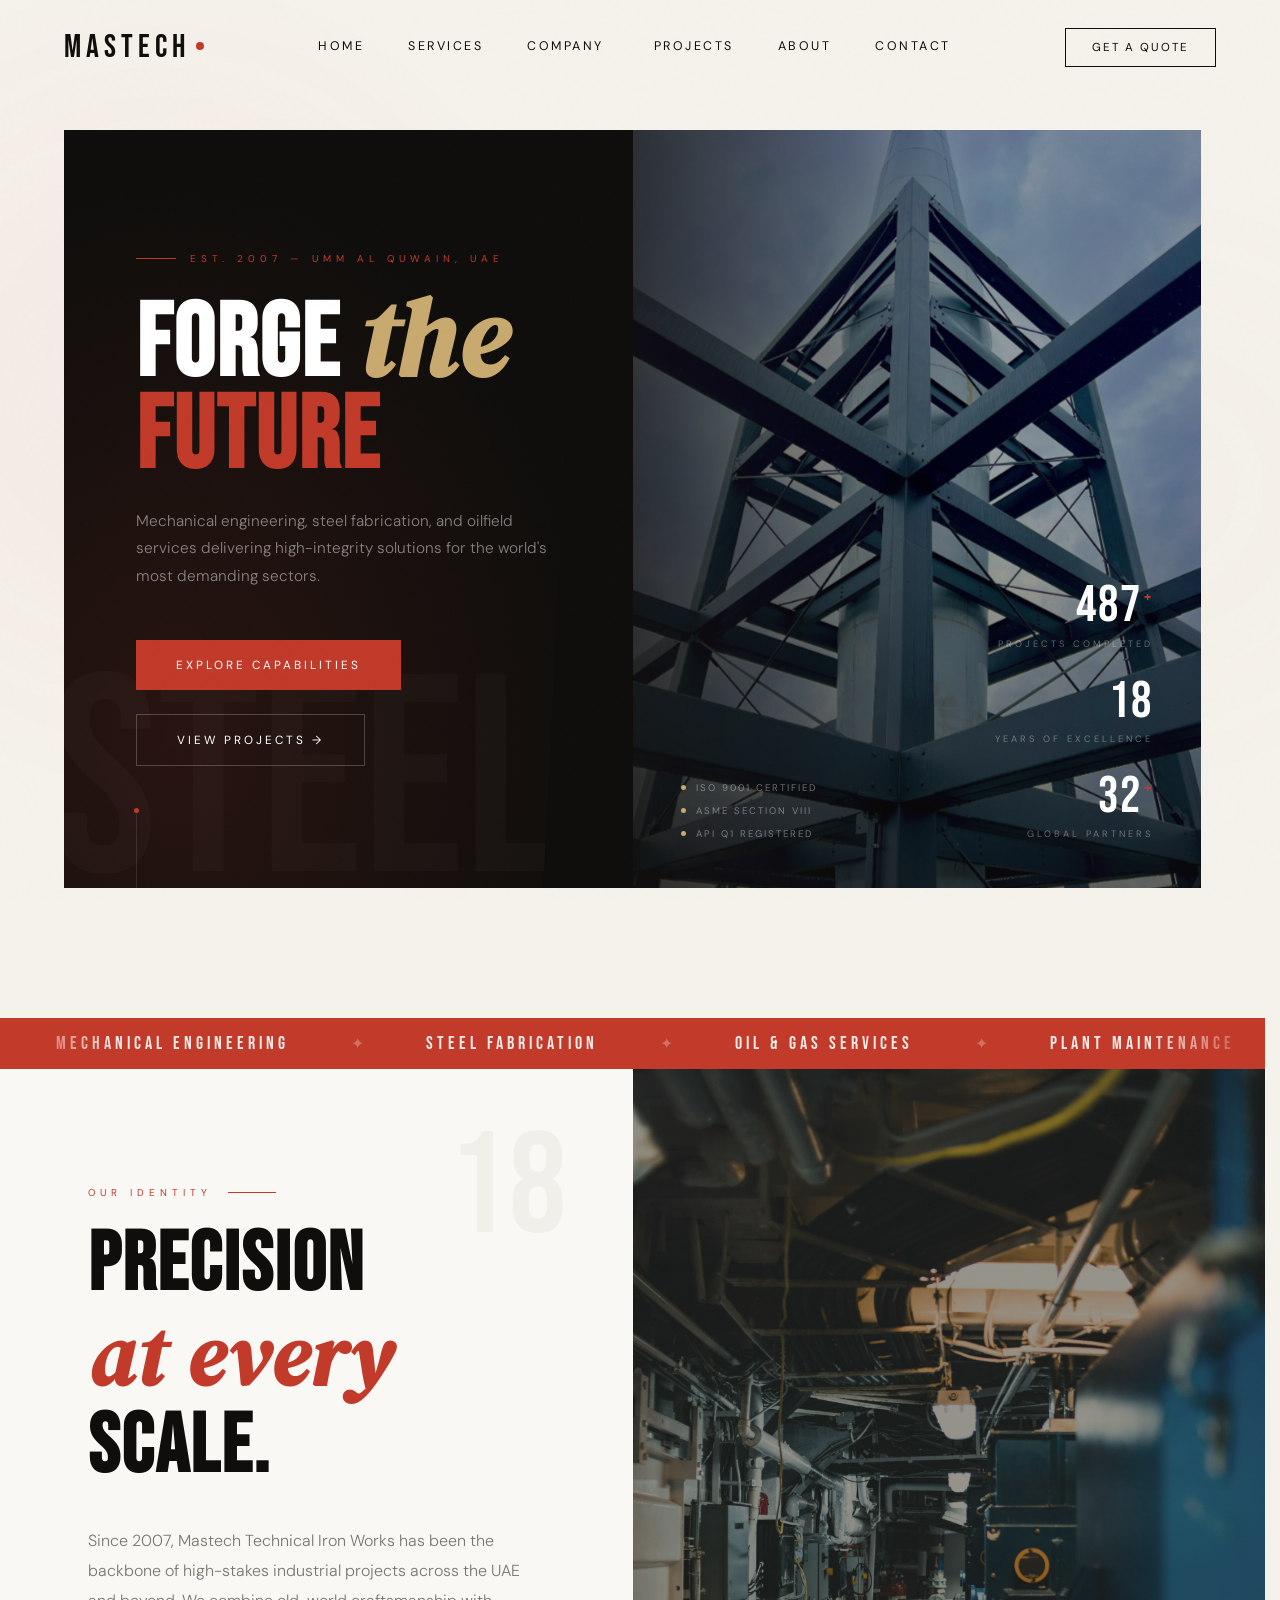
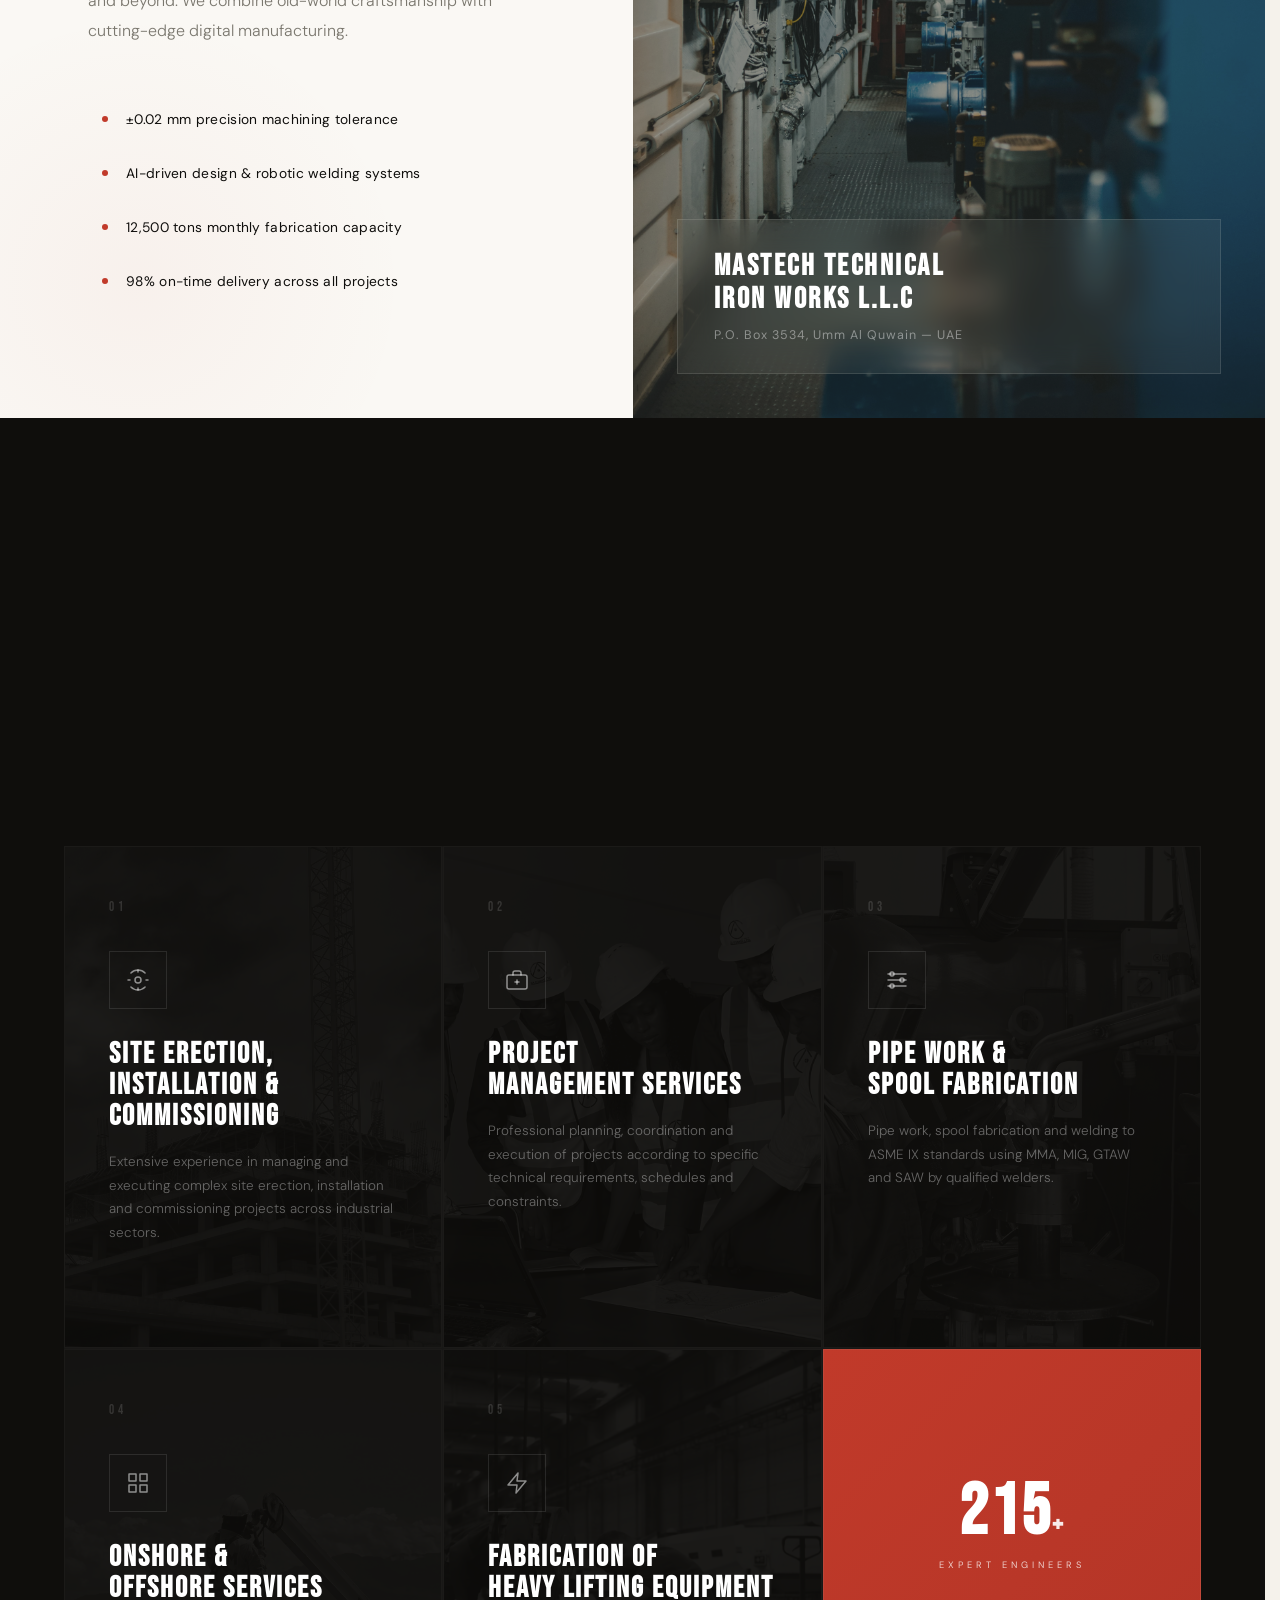
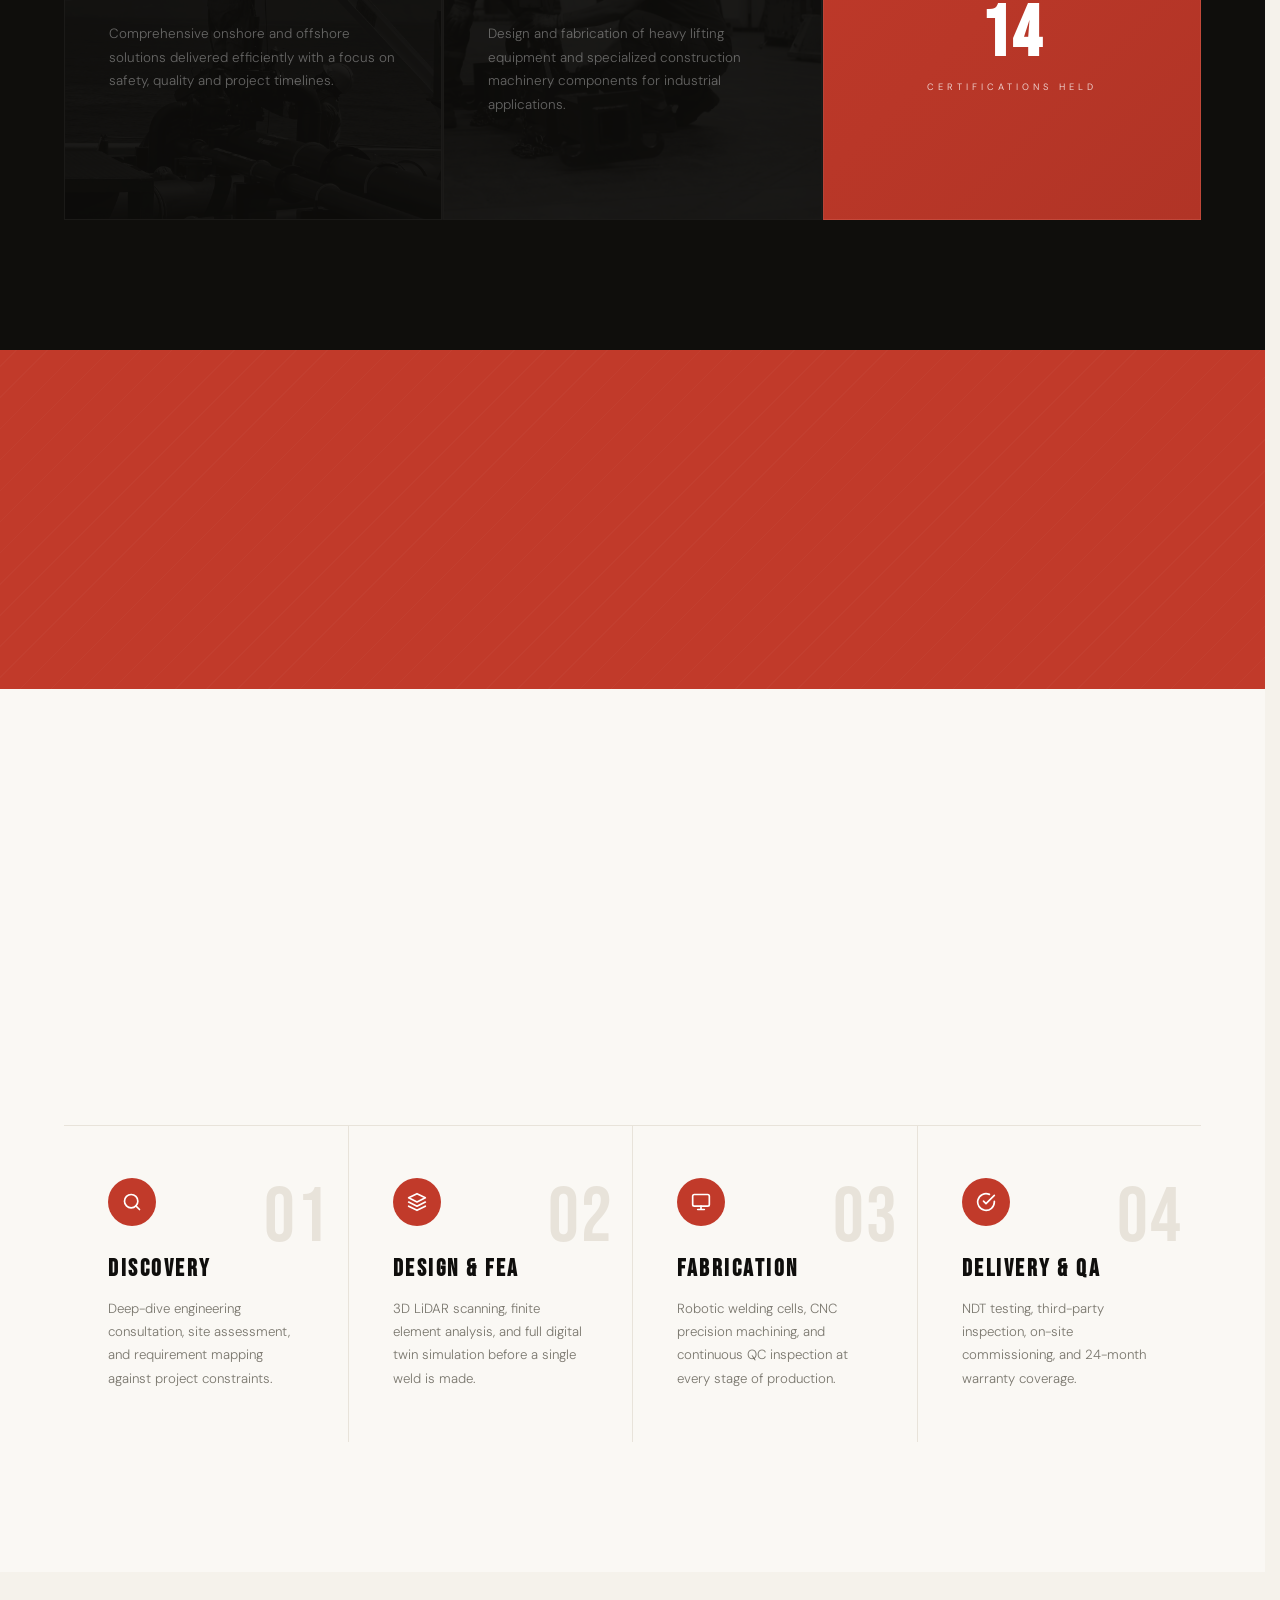
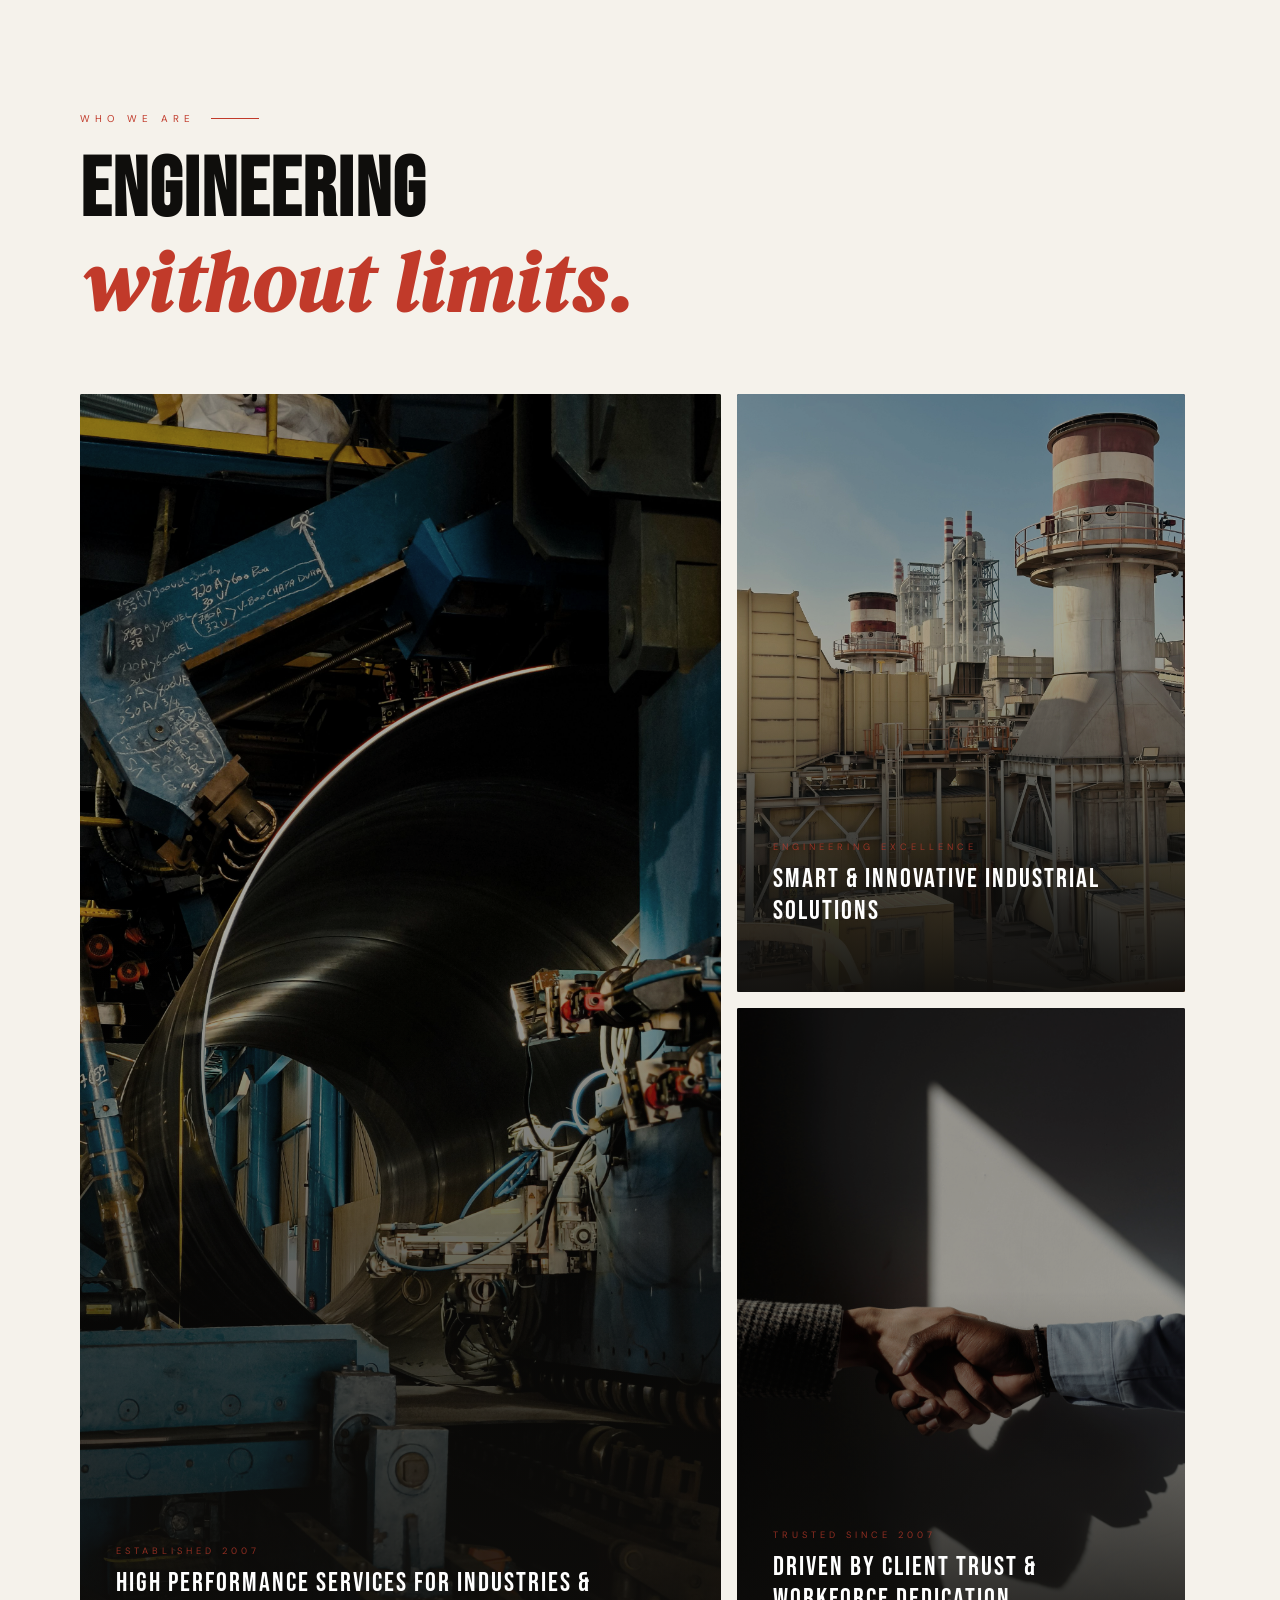
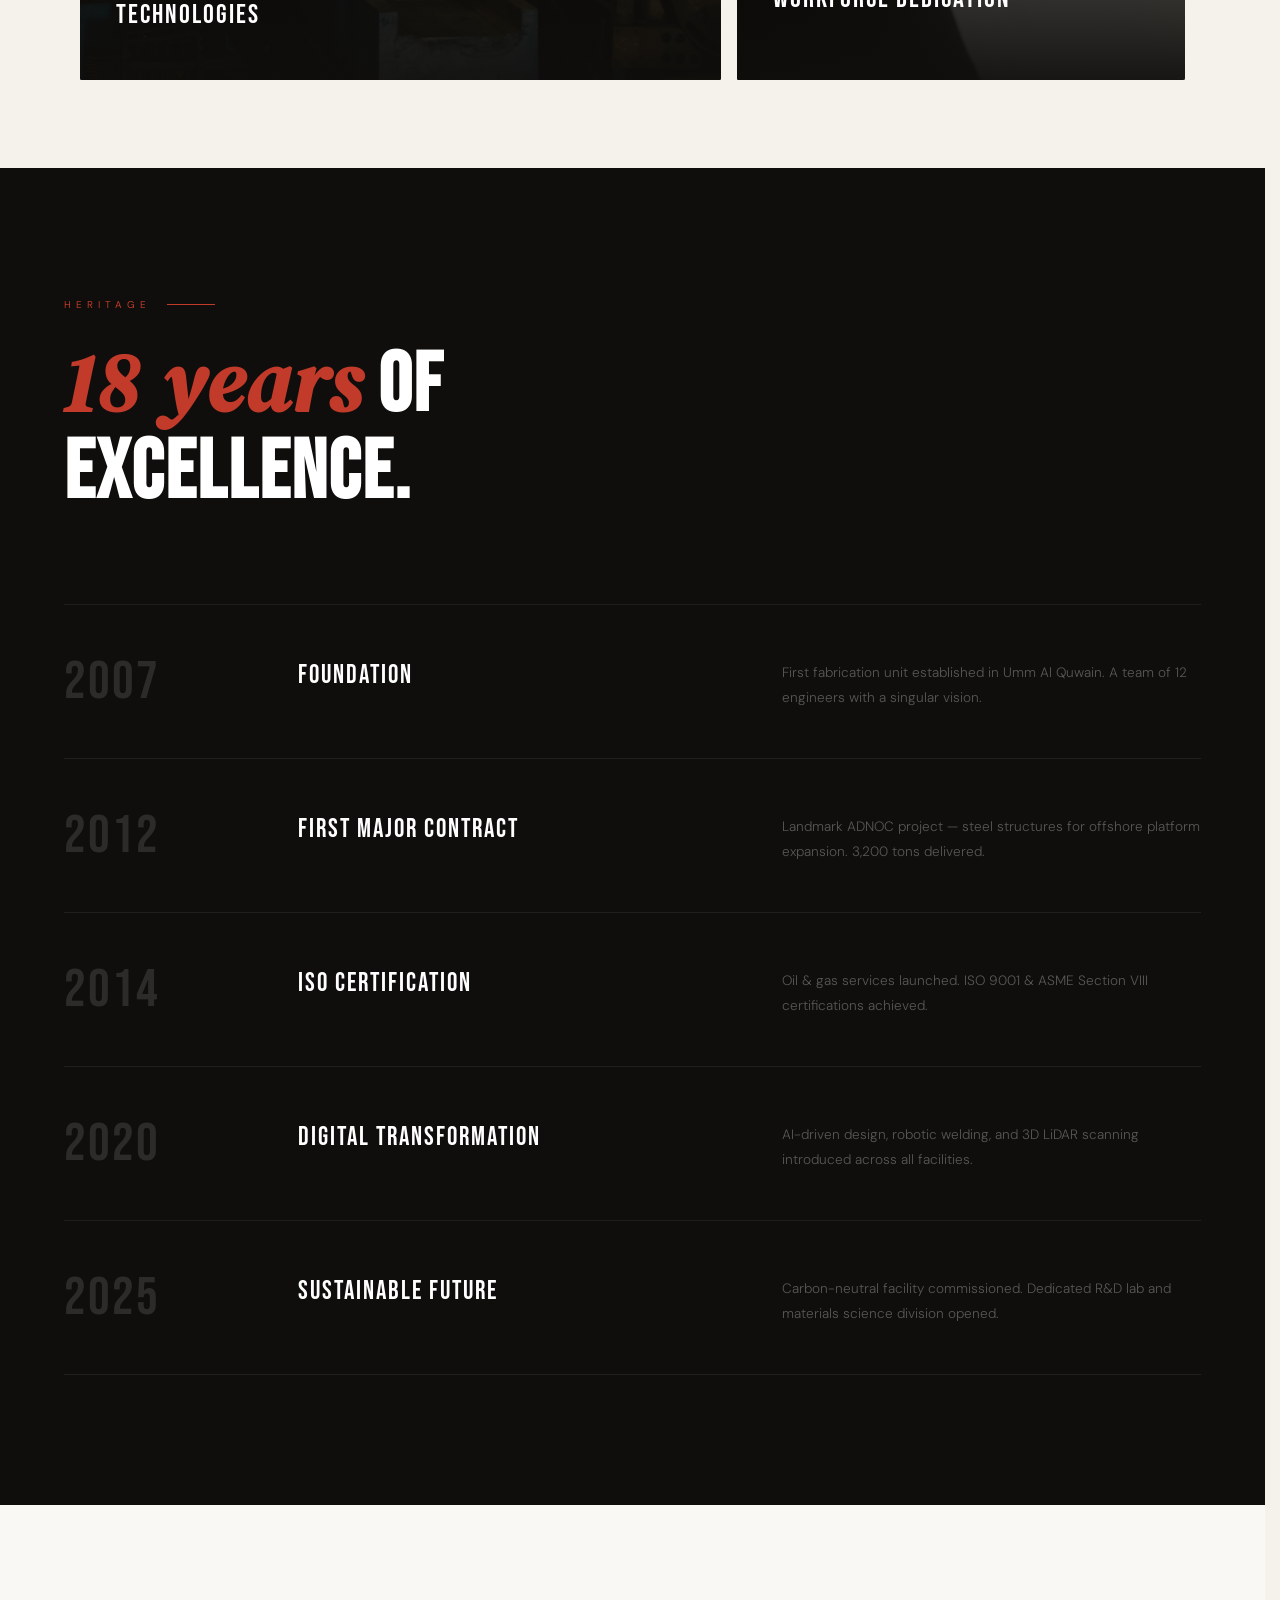
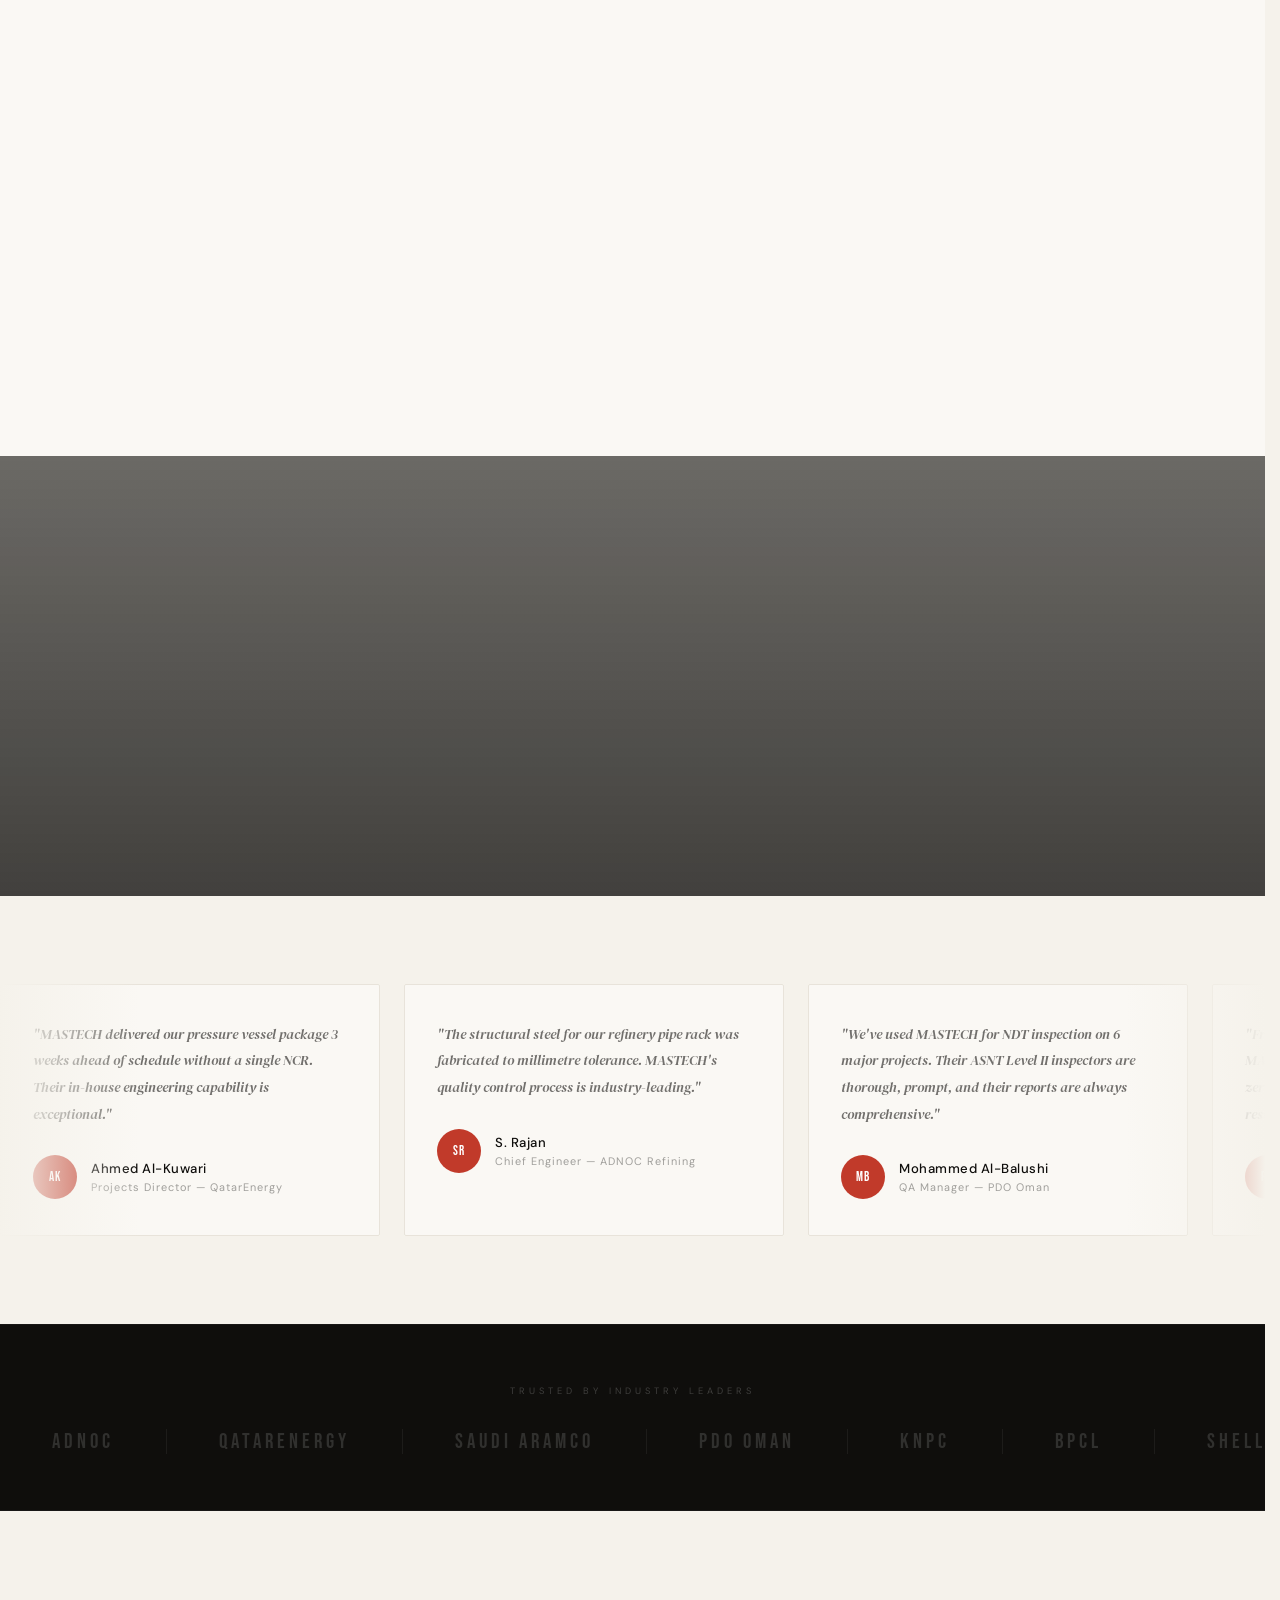
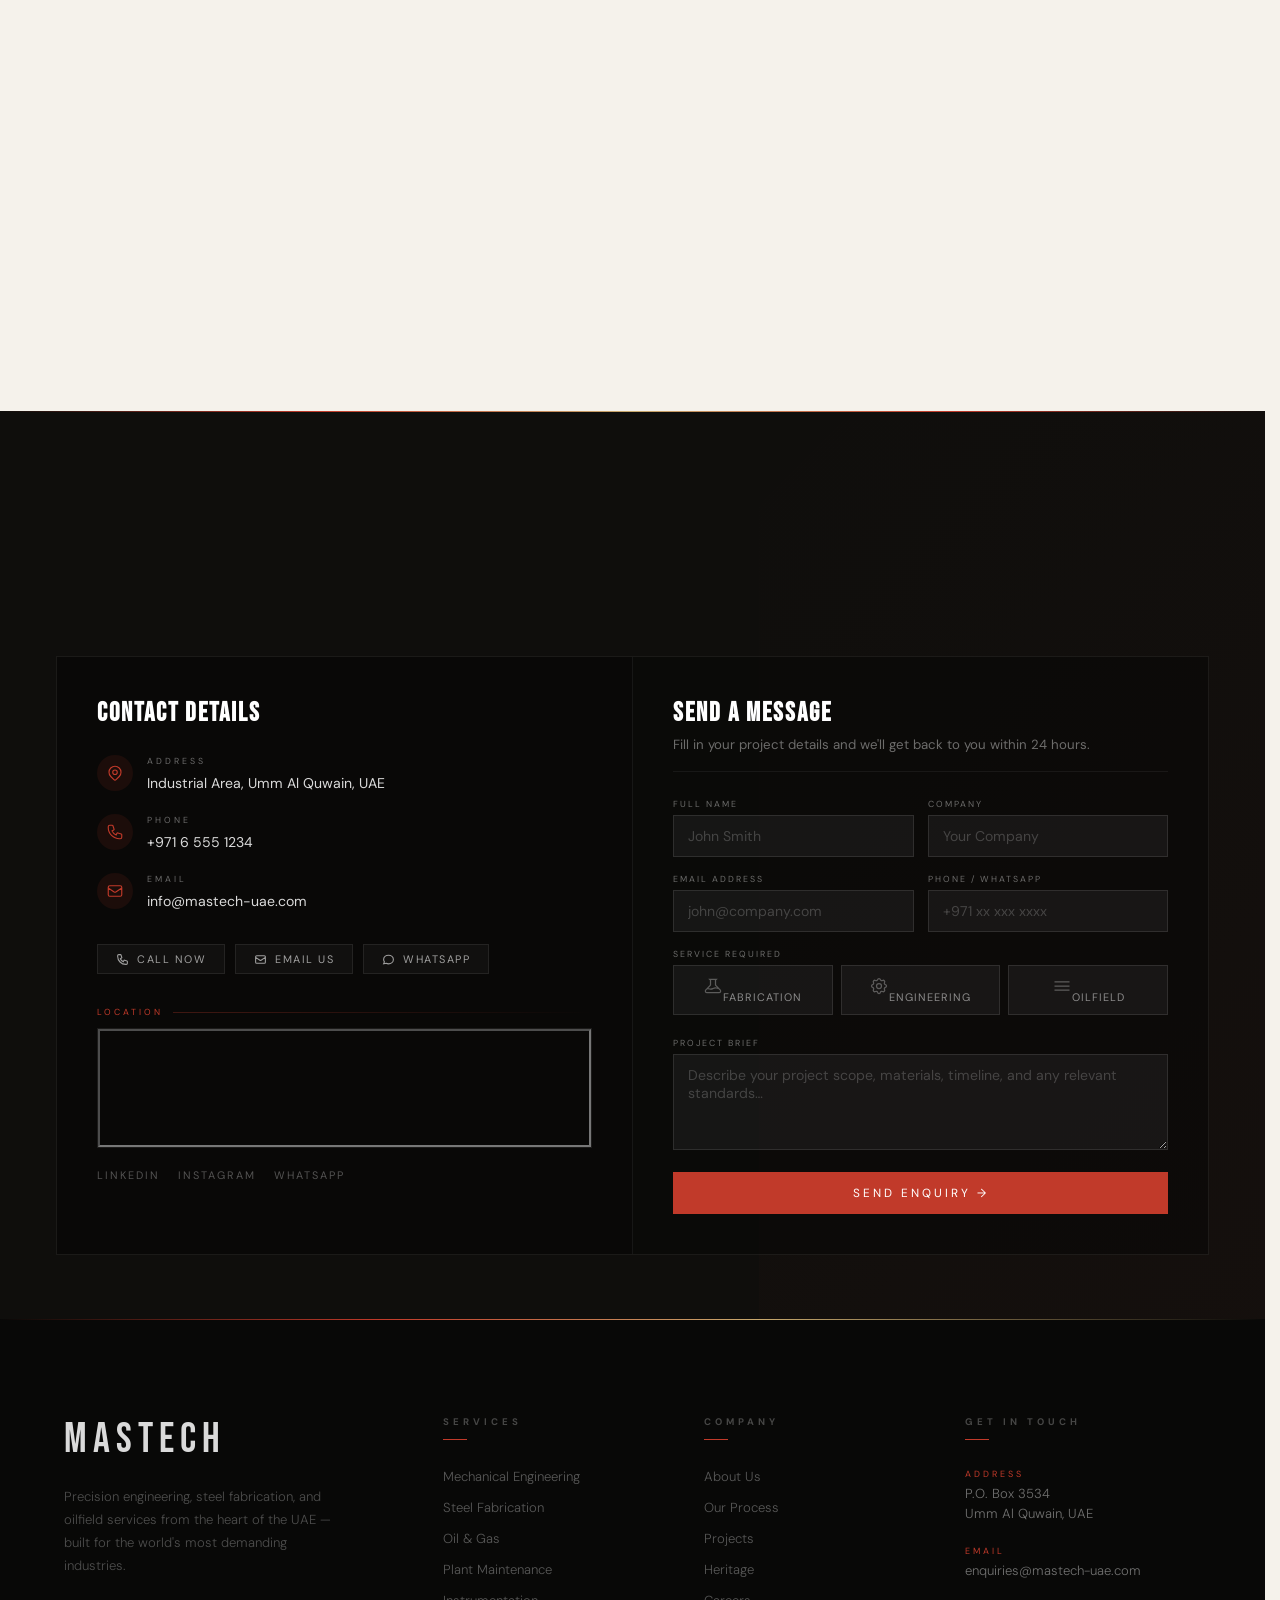
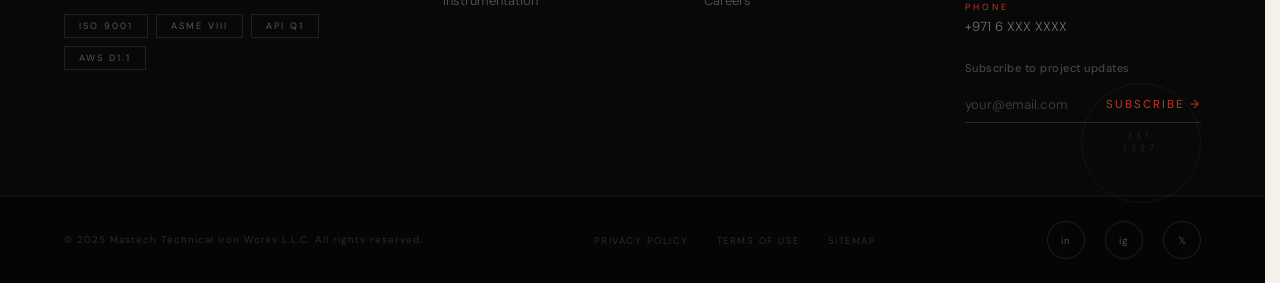
==== commit 07a665ca: "changes" ====
--- a/index.html
+++ b/index.html
@@ -17,8 +17,16 @@
   <link rel="stylesheet" href="assets/css/main.css">
   <link rel="stylesheet" href="assets/css/home.css">
   <link rel="stylesheet" href="assets/css/process.css"><!-- ← FIX 1: was missing -->
+  <link rel="stylesheet" href="assets/css/nav-dropdown.css" />
 </head>
-
+<style>
+  .nav-dropdown,
+    .nav-dropdown li {
+      list-style: none;
+      list-style-type: none;
+    }
+
+</style>
 <body>
 
   <!-- Progress bar -->
